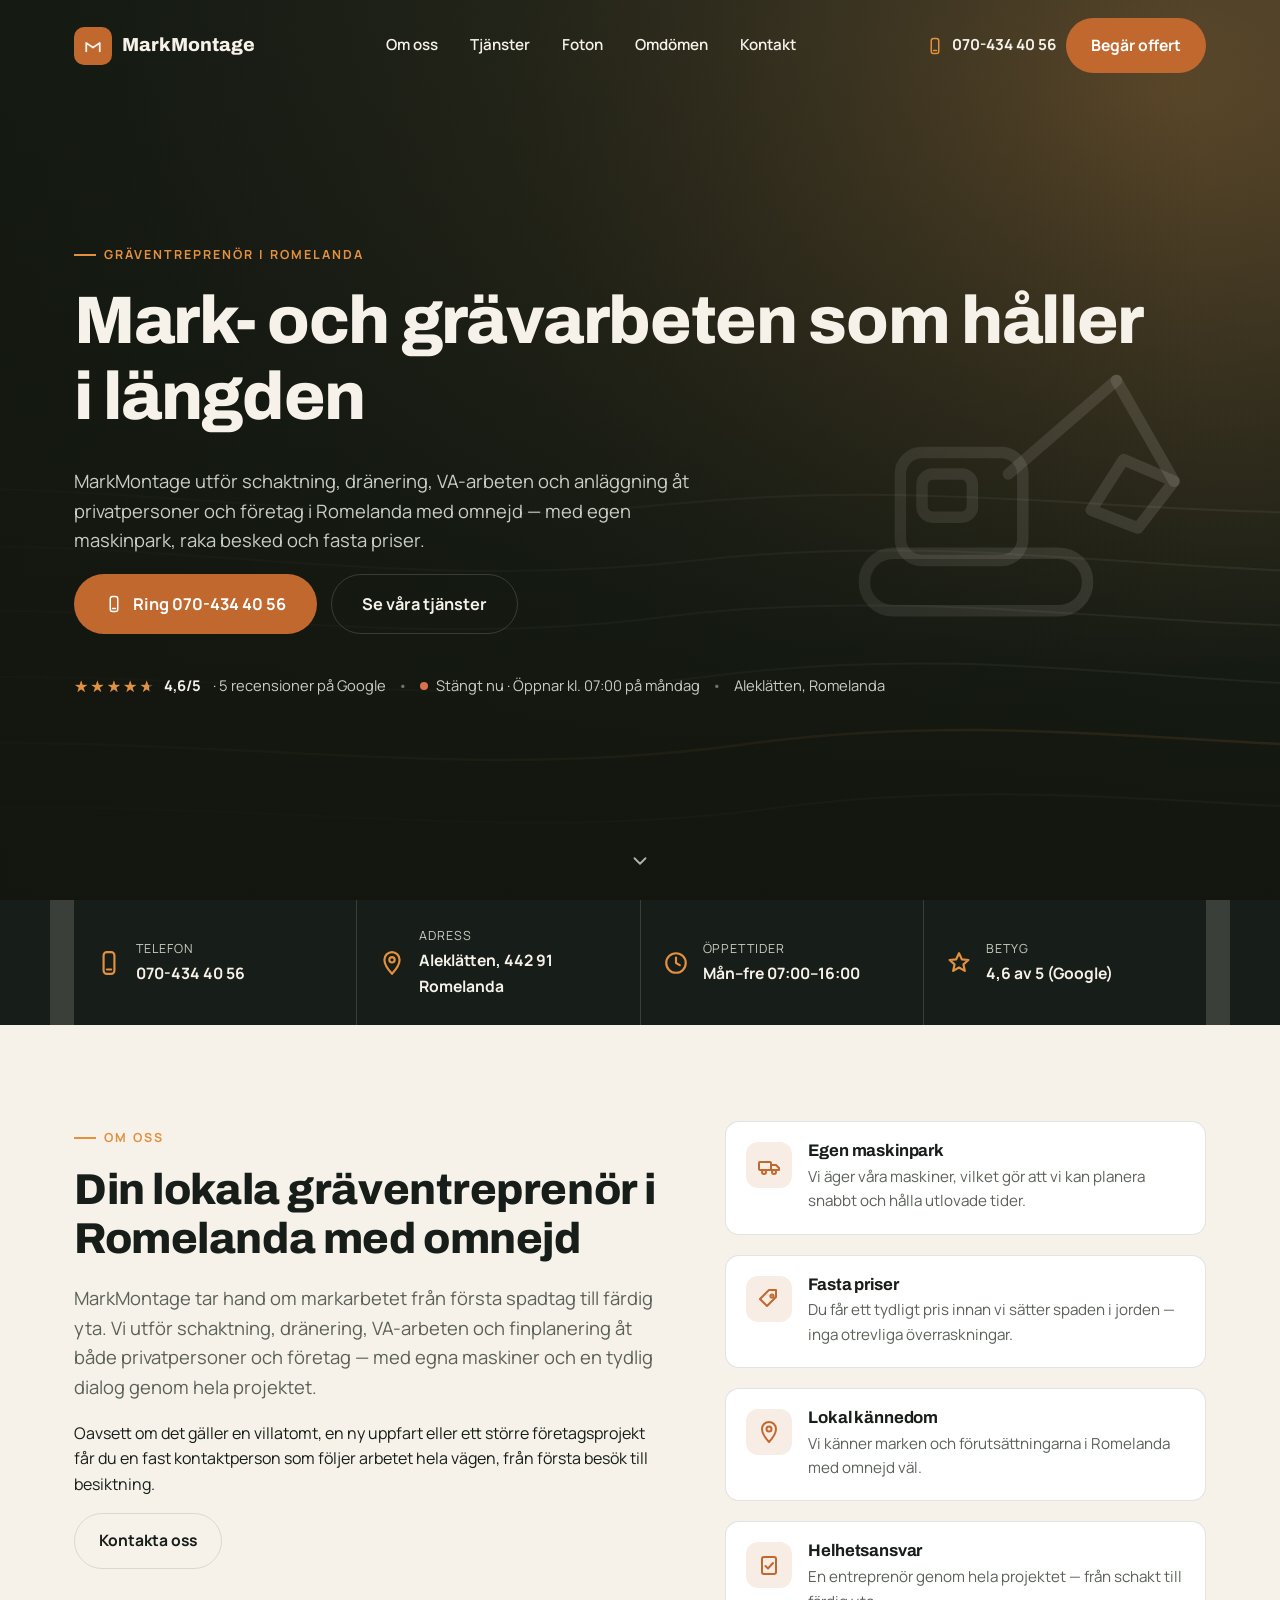
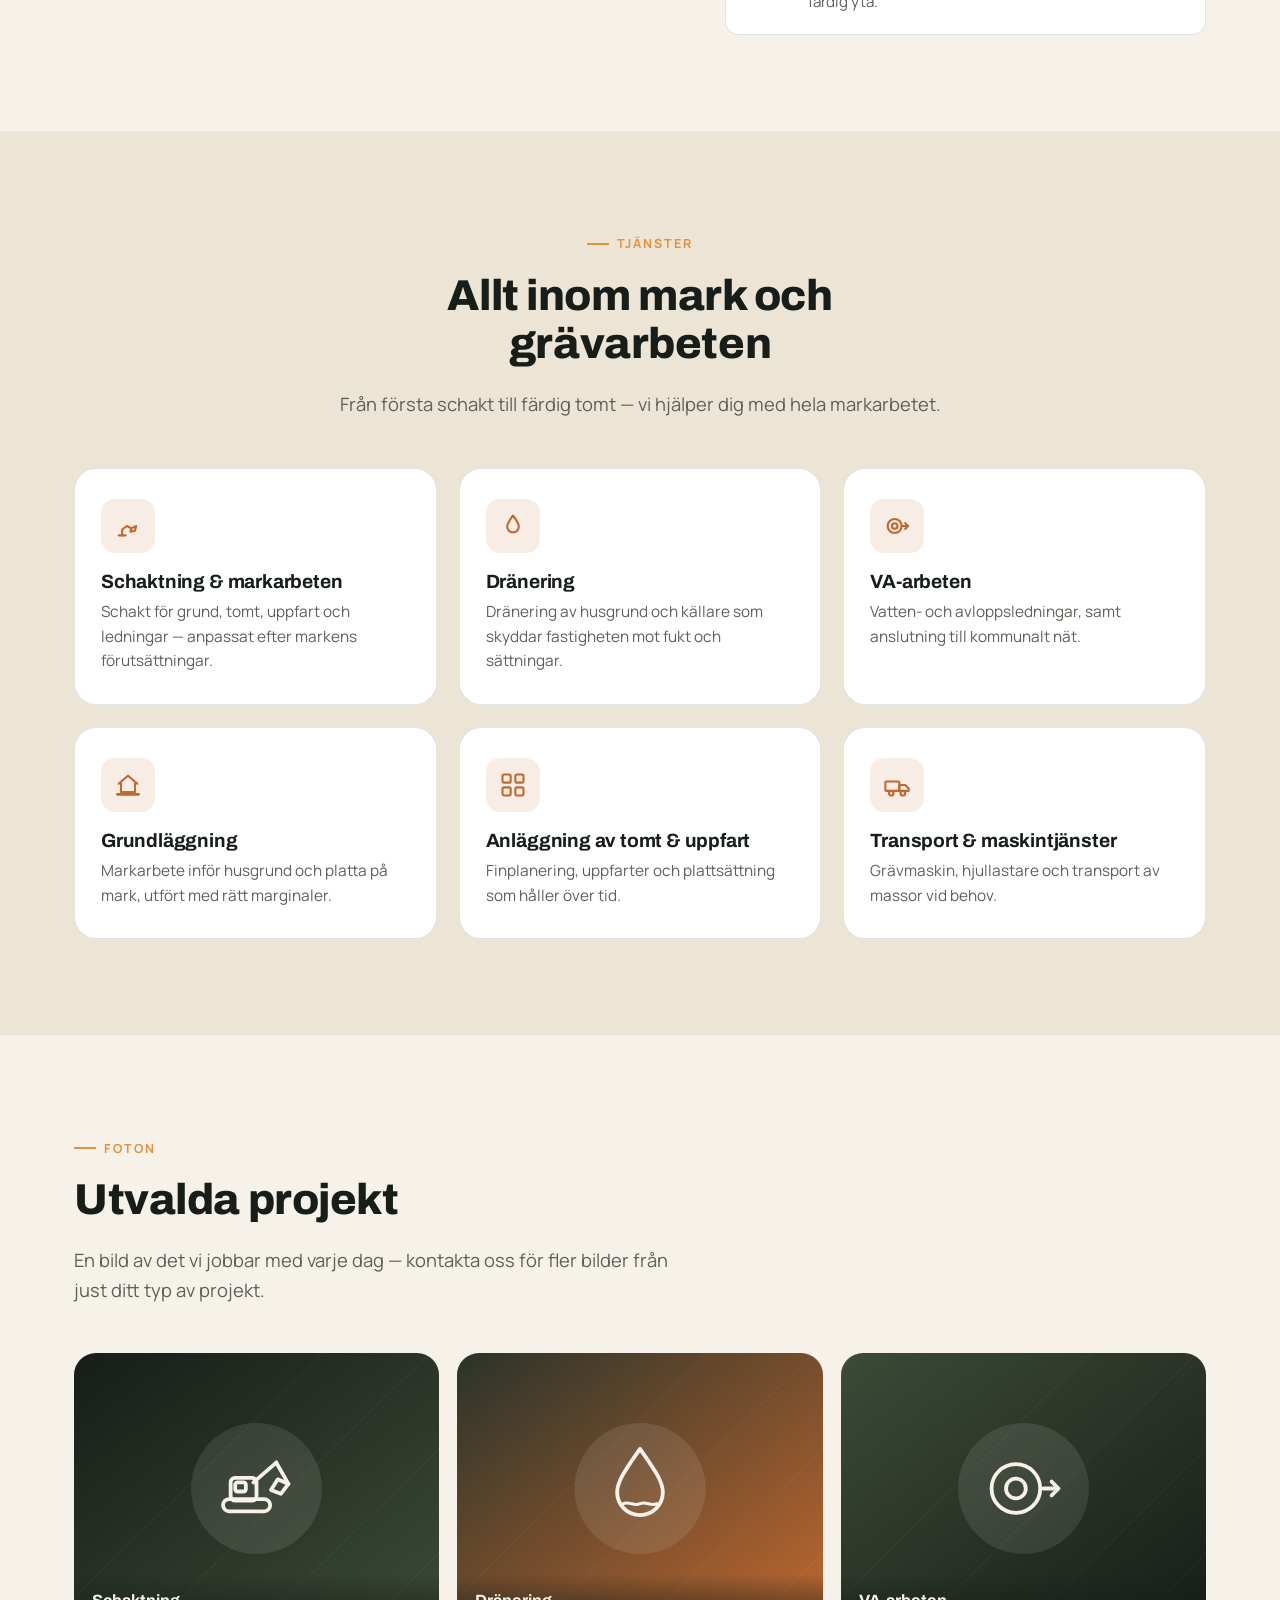
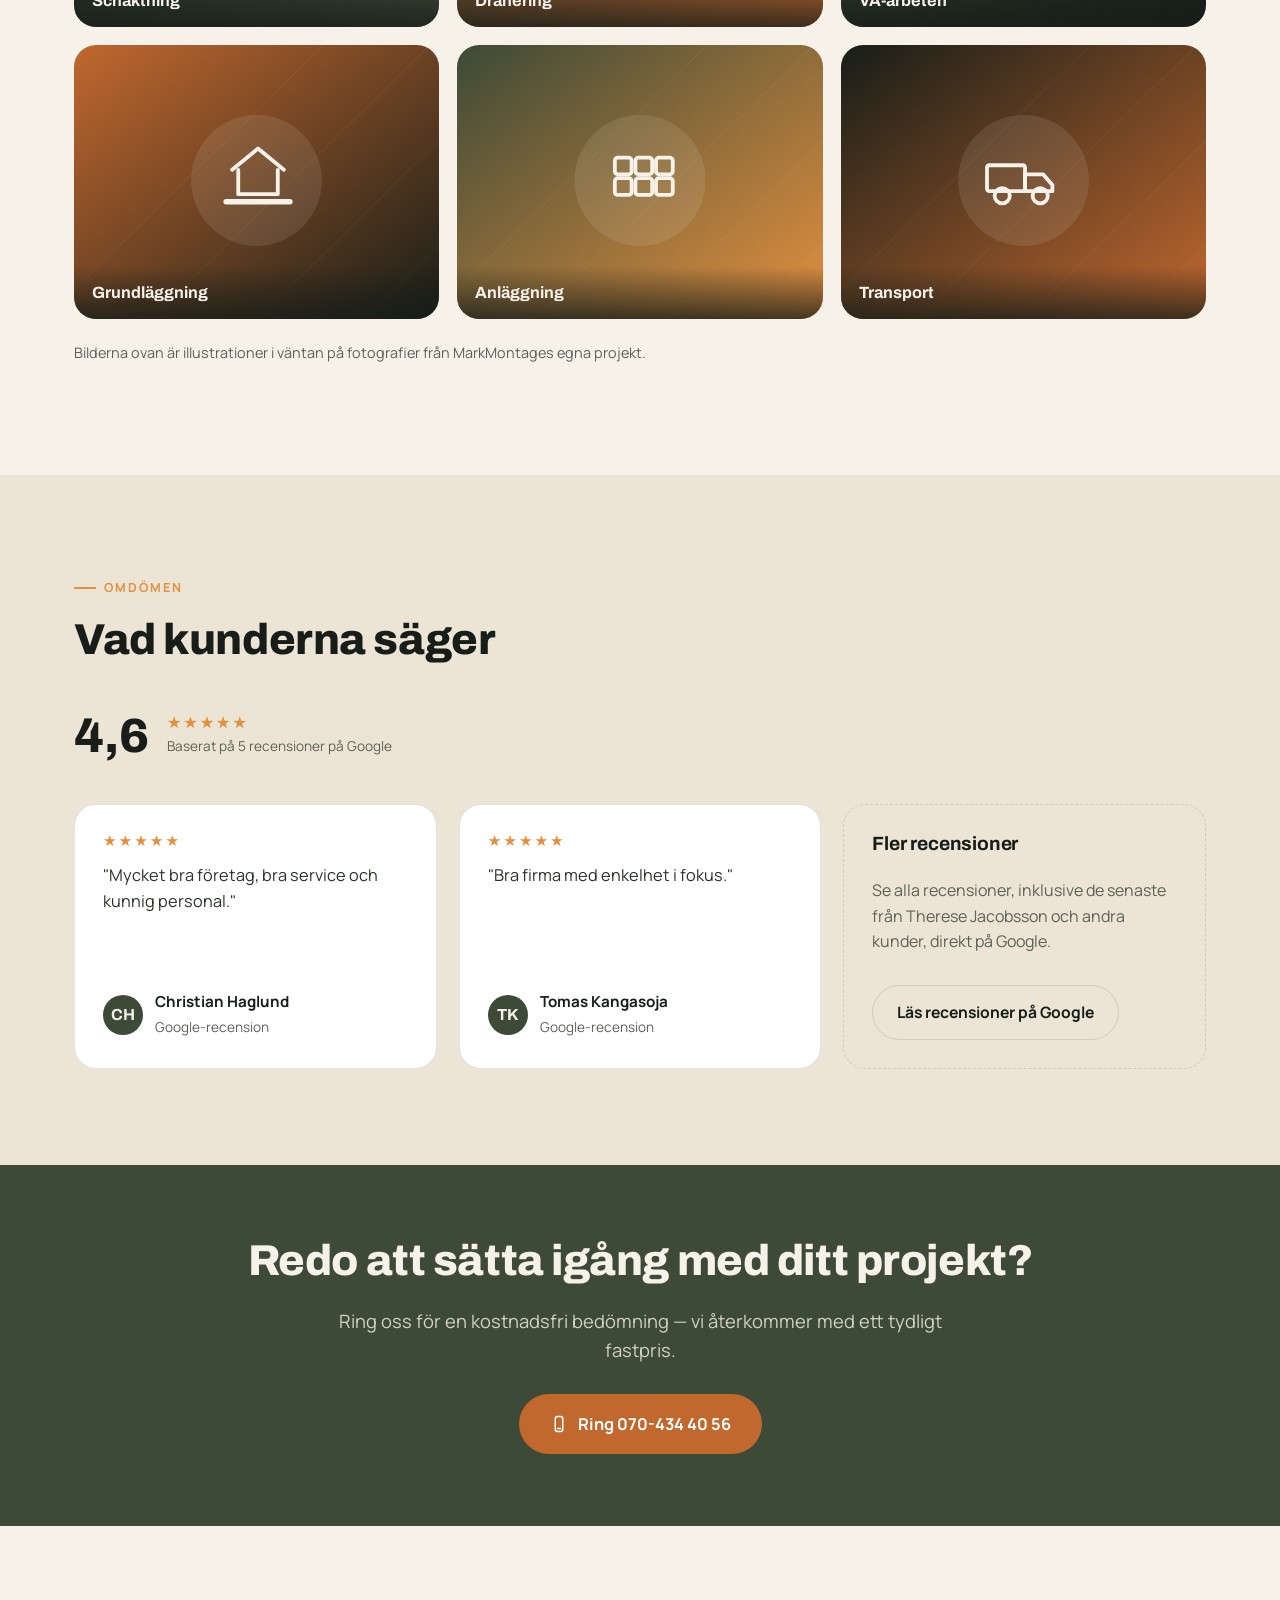
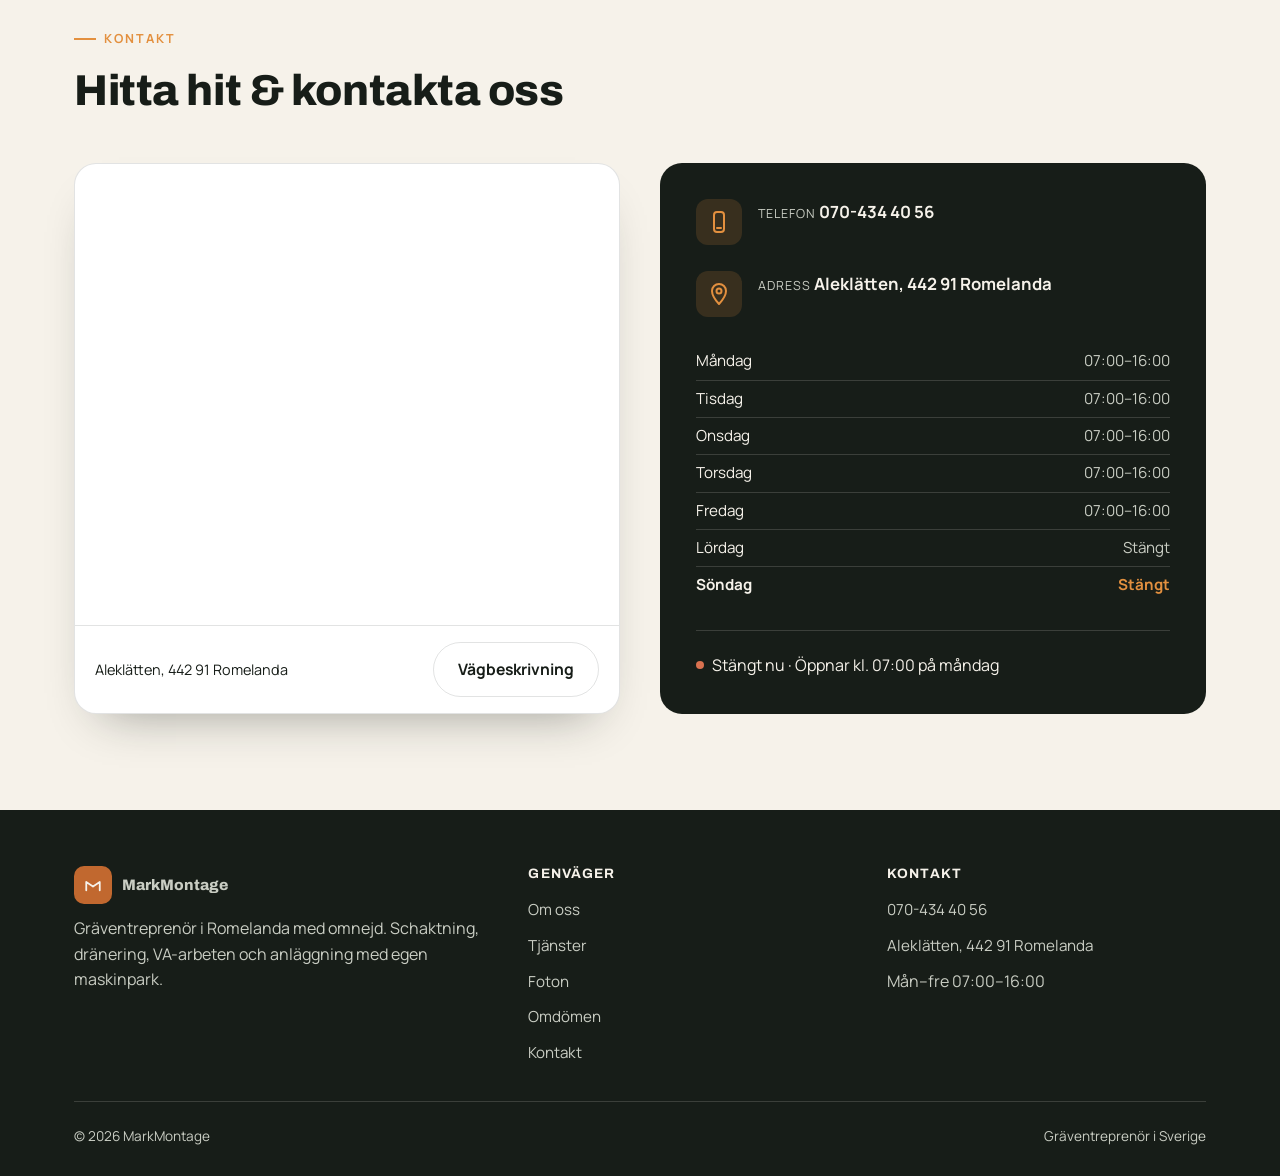
==== index.html @ 25d074e4 "Add MarkMontage website: fullscreen hero, services, gallery, reviews, map Standalone static site for" ====
<!doctype html>
<html lang="sv">
<head>
<meta charset="utf-8" />
<meta name="viewport" content="width=device-width, initial-scale=1" />
<title>MarkMontage — Gräventreprenör i Romelanda</title>
<meta name="description" content="MarkMontage är en gräventreprenör i Romelanda med omnejd. Vi utför schaktning, dränering, VA-arbeten och anläggning med egen maskinpark och fasta priser." />
<meta name="theme-color" content="#171d18" />
<meta property="og:type" content="business.business" />
<meta property="og:title" content="MarkMontage — Gräventreprenör i Romelanda" />
<meta property="og:description" content="Schaktning, dränering, VA-arbeten och anläggning i Romelanda med omnejd. Egen maskinpark och fasta priser." />
<link rel="icon" href="favicon.svg" type="image/svg+xml" />
<link rel="preconnect" href="https://fonts.googleapis.com" />
<link rel="preconnect" href="https://fonts.gstatic.com" crossorigin />
<link rel="stylesheet" href="https://fonts.googleapis.com/css2?family=Archivo:wght@600;700;800&family=Manrope:wght@400;500;600;700;800&display=swap" />
<link rel="stylesheet" href="assets/css/style.css" />
<script type="application/ld+json">
{
  "@context": "https://schema.org",
  "@type": ["LocalBusiness", "HomeAndConstructionBusiness"],
  "name": "MarkMontage",
  "description": "Gräventreprenör i Romelanda med omnejd. Schaktning, dränering, VA-arbeten och anläggning.",
  "telephone": "+46704344056",
  "address": {
    "@type": "PostalAddress",
    "streetAddress": "Aleklätten",
    "postalCode": "442 91",
    "addressLocality": "Romelanda",
    "addressCountry": "SE"
  },
  "openingHoursSpecification": [
    {
      "@type": "OpeningHoursSpecification",
      "dayOfWeek": ["Monday", "Tuesday", "Wednesday", "Thursday", "Friday"],
      "opens": "07:00",
      "closes": "16:00"
    }
  ],
  "aggregateRating": {
    "@type": "AggregateRating",
    "ratingValue": "4.6",
    "reviewCount": "5"
  }
}
</script>
</head>
<body>
<a class="skip-link" href="#main">Hoppa till innehåll</a>

<header class="site-header" id="siteHeader">
  <div class="wrap header-inner">
    <a href="#top" class="brand">
      <span class="brand-mark" aria-hidden="true">
        <svg width="18" height="18" viewBox="0 0 24 24" fill="none" stroke="currentColor" stroke-width="2.4" stroke-linecap="round" stroke-linejoin="round"><path d="M3 19V8l9 6 9-6v11"/></svg>
      </span>
      MarkMontage
    </a>

    <nav class="main-nav" id="mainNav" aria-label="Huvudmeny">
      <a href="#omoss">Om oss</a>
      <a href="#tjanster">Tjänster</a>
      <a href="#foton">Foton</a>
      <a href="#omdomen">Omdömen</a>
      <a href="#kontakt">Kontakt</a>
      <a href="tel:0704344056" class="btn btn-primary btn-block nav-call">
        <svg viewBox="0 0 24 24" fill="none" stroke="currentColor" stroke-width="2" stroke-linecap="round" stroke-linejoin="round"><rect x="7" y="2" width="10" height="20" rx="3"/><line x1="10" y1="18" x2="14" y2="18"/></svg>
        Ring 070-434 40 56
      </a>
    </nav>

    <div class="header-cta">
      <a href="tel:0704344056" class="header-phone">
        <svg viewBox="0 0 24 24" fill="none" stroke="currentColor" stroke-width="2" stroke-linecap="round" stroke-linejoin="round"><rect x="7" y="2" width="10" height="20" rx="3"/><line x1="10" y1="18" x2="14" y2="18"/></svg>
        <span>070-434 40 56</span>
      </a>
      <a href="#kontakt" class="btn btn-primary">Begär offert</a>
    </div>

    <button class="nav-toggle" id="navToggle" aria-label="Öppna meny" aria-expanded="false" aria-controls="mainNav">
      <span></span>
    </button>
  </div>
</header>

<main id="main">

  <!-- ===================== HERO (fullscreen) ===================== -->
  <section class="hero" id="top">
    <svg class="hero-bg" viewBox="0 0 1600 900" preserveAspectRatio="xMidYMid slice" aria-hidden="true" xmlns="http://www.w3.org/2000/svg">
      <defs>
        <linearGradient id="heroSky" x1="0" y1="0" x2="0" y2="1">
          <stop offset="0" stop-color="#232b23"/>
          <stop offset="1" stop-color="#12160f"/>
        </linearGradient>
        <radialGradient id="heroGlow" cx="82%" cy="10%" r="65%">
          <stop offset="0" stop-color="#e3903f" stop-opacity="0.32"/>
          <stop offset="1" stop-color="#e3903f" stop-opacity="0"/>
        </radialGradient>
        <linearGradient id="heroScrimH" x1="0" y1="0" x2="1" y2="0">
          <stop offset="0" stop-color="#12160f" stop-opacity="0.9"/>
          <stop offset="0.45" stop-color="#12160f" stop-opacity="0.55"/>
          <stop offset="0.85" stop-color="#12160f" stop-opacity="0.05"/>
        </linearGradient>
        <linearGradient id="heroScrimV" x1="0" y1="1" x2="0" y2="0">
          <stop offset="0" stop-color="#12160f" stop-opacity="0.55"/>
          <stop offset="0.3" stop-color="#12160f" stop-opacity="0.1"/>
          <stop offset="1" stop-color="#12160f" stop-opacity="0"/>
        </linearGradient>
      </defs>

      <rect width="1600" height="900" fill="url(#heroSky)"/>
      <rect width="1600" height="900" fill="url(#heroGlow)"/>

      <g fill="none" stroke="#f6f2ea" stroke-opacity="0.07" stroke-width="2">
        <path d="M-100,500 C 250,460 480,540 820,505 C 1160,470 1380,540 1700,500"/>
        <path d="M-100,560 C 280,515 500,600 860,560 C 1180,525 1420,600 1700,560"/>
        <path d="M-100,625 C 260,580 520,660 840,615 C 1150,580 1440,655 1700,615"/>
        <path d="M-100,690 C 300,650 540,720 880,675 C 1200,635 1460,715 1700,675"/>
      </g>
      <g fill="none" stroke="#e3903f" stroke-opacity="0.16" stroke-width="2.5">
        <path d="M-100,755 C 320,715 560,790 900,745 C 1220,700 1480,775 1700,735"/>
      </g>
      <g fill="none" stroke="#f6f2ea" stroke-opacity="0.05" stroke-width="2">
        <path d="M-100,820 C 340,780 600,850 920,810 C 1240,765 1500,835 1700,800"/>
      </g>

      <g transform="translate(1010,330) scale(3.6)" fill="none" stroke="#f6f2ea" stroke-opacity="0.14" stroke-width="3.2" stroke-linecap="round" stroke-linejoin="round">
        <rect x="4" y="62" width="62" height="16" rx="8"/>
        <rect x="14" y="34" width="34" height="30" rx="6"/>
        <rect x="20" y="40" width="14" height="12" rx="3"/>
        <path d="M44 40 L74 14"/>
        <path d="M74 14 L90 42"/>
        <path d="M90 42 L80 55 L67 50 L76 36 Z"/>
      </g>

      <rect width="1600" height="900" fill="url(#heroScrimH)"/>
      <rect width="1600" height="900" fill="url(#heroScrimV)"/>
    </svg>

    <div class="wrap hero-inner">
      <p class="eyebrow">Gräventreprenör i Romelanda</p>
      <h1>Mark- och grävarbeten som&nbsp;håller i&nbsp;längden</h1>
      <p class="lead">MarkMontage utför schaktning, dränering, VA-arbeten och anläggning åt privatpersoner och företag i Romelanda med omnejd — med egen maskinpark, raka besked och fasta priser.</p>

      <div class="hero-actions">
        <a href="tel:0704344056" class="btn btn-primary btn-lg">
          <svg viewBox="0 0 24 24" fill="none" stroke="currentColor" stroke-width="2" stroke-linecap="round" stroke-linejoin="round"><rect x="7" y="2" width="10" height="20" rx="3"/><line x1="10" y1="18" x2="14" y2="18"/></svg>
          Ring 070-434 40 56
        </a>
        <a href="#tjanster" class="btn btn-outline btn-lg">Se våra tjänster</a>
      </div>

      <div class="hero-trust">
        <span class="rating">
          <span class="stars" aria-hidden="true">
            <span class="stars-base">★★★★★</span>
            <span class="stars-fill" style="width:92%"><span class="stars-base" style="color:inherit">★★★★★</span></span>
          </span>
          4,6/5
        </span>
        <span>· 5 recensioner på Google</span>
        <span class="dot">•</span>
        <span class="status-chip"><span class="status-dot" aria-hidden="true"></span><span data-open-status>Laddar öppettider…</span></span>
        <span class="dot">•</span>
        <span>Aleklätten, Romelanda</span>
      </div>
    </div>

    <a href="#omoss" class="scroll-cue" aria-label="Scrolla ner till innehållet">
      <svg viewBox="0 0 24 24" fill="none" stroke="currentColor" stroke-width="2" stroke-linecap="round" stroke-linejoin="round"><path d="M6 9l6 6 6-6"/></svg>
    </a>
  </section>

  <!-- ===================== FACTS STRIP ===================== -->
  <section class="facts-strip">
    <div class="wrap facts-grid">
      <div class="fact">
        <svg viewBox="0 0 24 24" fill="none" stroke="currentColor" stroke-width="2" stroke-linecap="round" stroke-linejoin="round"><rect x="7" y="2" width="10" height="20" rx="3"/><line x1="10" y1="18" x2="14" y2="18"/></svg>
        <span>
          <span class="fact-label">Telefon</span>
          <a class="fact-value" href="tel:0704344056">070-434 40 56</a>
        </span>
      </div>
      <div class="fact">
        <svg viewBox="0 0 24 24" fill="none" stroke="currentColor" stroke-width="2" stroke-linecap="round" stroke-linejoin="round"><path d="M12 22s7-7.58 7-13a7 7 0 1 0-14 0c0 5.42 7 13 7 13z"/><circle cx="12" cy="9" r="2.5"/></svg>
        <span>
          <span class="fact-label">Adress</span>
          <span class="fact-value">Aleklätten, 442 91 Romelanda</span>
        </span>
      </div>
      <div class="fact">
        <svg viewBox="0 0 24 24" fill="none" stroke="currentColor" stroke-width="2" stroke-linecap="round" stroke-linejoin="round"><circle cx="12" cy="12" r="9"/><path d="M12 7v5l3.5 2"/></svg>
        <span>
          <span class="fact-label">Öppettider</span>
          <span class="fact-value">Mån–fre 07:00–16:00</span>
        </span>
      </div>
      <div class="fact">
        <svg viewBox="0 0 24 24" fill="none" stroke="currentColor" stroke-width="2" stroke-linecap="round" stroke-linejoin="round"><path d="M12 3l2.6 5.6 6.1.6-4.6 4.1 1.3 6-5.4-3.1-5.4 3.1 1.3-6-4.6-4.1 6.1-.6z"/></svg>
        <span>
          <span class="fact-label">Betyg</span>
          <span class="fact-value">4,6 av 5 (Google)</span>
        </span>
      </div>
    </div>
  </section>

  <!-- ===================== OM OSS ===================== -->
  <section class="section" id="omoss">
    <div class="wrap">
      <div class="about-grid">
        <div class="reveal">
          <p class="eyebrow">Om oss</p>
          <h2>Din lokala gräventreprenör i Romelanda med omnejd</h2>
          <p class="lead">MarkMontage tar hand om markarbetet från första spadtag till färdig yta. Vi utför schaktning, dränering, VA-arbeten och finplanering åt både privatpersoner och företag — med egna maskiner och en tydlig dialog genom hela projektet.</p>
          <p>Oavsett om det gäller en villatomt, en ny uppfart eller ett större företagsprojekt får du en fast kontaktperson som följer arbetet hela vägen, från första besök till besiktning.</p>
          <a href="#kontakt" class="btn btn-outline on-light">Kontakta oss</a>
        </div>

        <div class="feature-list reveal">
          <div class="feature-item">
            <span class="icon-badge">
              <svg viewBox="0 0 24 24" fill="none" stroke="currentColor" stroke-width="2" stroke-linecap="round" stroke-linejoin="round"><rect x="2" y="9" width="12" height="8" rx="1"/><path d="M14 12h5l3 3v2h-8z"/><circle cx="7" cy="19" r="2"/><circle cx="17" cy="19" r="2"/></svg>
            </span>
            <div>
              <h3>Egen maskinpark</h3>
              <p>Vi äger våra maskiner, vilket gör att vi kan planera snabbt och hålla utlovade tider.</p>
            </div>
          </div>
          <div class="feature-item">
            <span class="icon-badge">
              <svg viewBox="0 0 24 24" fill="none" stroke="currentColor" stroke-width="2" stroke-linecap="round" stroke-linejoin="round"><path d="M3 12l9-9h7v7l-9 9-7-7z"/><circle cx="15" cy="9" r="1.6"/></svg>
            </span>
            <div>
              <h3>Fasta priser</h3>
              <p>Du får ett tydligt pris innan vi sätter spaden i jorden — inga otrevliga överraskningar.</p>
            </div>
          </div>
          <div class="feature-item">
            <span class="icon-badge">
              <svg viewBox="0 0 24 24" fill="none" stroke="currentColor" stroke-width="2" stroke-linecap="round" stroke-linejoin="round"><path d="M12 22s7-7.58 7-13a7 7 0 1 0-14 0c0 5.42 7 13 7 13z"/><circle cx="12" cy="9" r="2.5"/></svg>
            </span>
            <div>
              <h3>Lokal kännedom</h3>
              <p>Vi känner marken och förutsättningarna i Romelanda med omnejd väl.</p>
            </div>
          </div>
          <div class="feature-item">
            <span class="icon-badge">
              <svg viewBox="0 0 24 24" fill="none" stroke="currentColor" stroke-width="2" stroke-linecap="round" stroke-linejoin="round"><rect x="5" y="4" width="14" height="17" rx="2"/><path d="M9 4h6"/><path d="M8.5 13l2.5 2.5L16 10"/></svg>
            </span>
            <div>
              <h3>Helhetsansvar</h3>
              <p>En entreprenör genom hela projektet — från schakt till färdig yta.</p>
            </div>
          </div>
        </div>
      </div>
    </div>
  </section>

  <!-- ===================== TJÄNSTER ===================== -->
  <section class="section alt" id="tjanster">
    <div class="wrap">
      <div class="section-head center reveal">
        <p class="eyebrow" style="justify-content:center">Tjänster</p>
        <h2>Allt inom mark och grävarbeten</h2>
        <p class="lead" style="margin-left:auto;margin-right:auto">Från första schakt till färdig tomt — vi hjälper dig med hela markarbetet.</p>
      </div>

      <div class="services-grid">
        <div class="service-card reveal">
          <span class="icon-badge"><svg viewBox="0 0 24 24" fill="none" stroke="currentColor" stroke-width="1.8" stroke-linecap="round" stroke-linejoin="round"><path d="M4 20h6"/><path d="M7 20v-5l4-3 4 2"/><path d="M15 14l4-2-1 4-4 1z"/></svg></span>
          <h3>Schaktning &amp; markarbeten</h3>
          <p>Schakt för grund, tomt, uppfart och ledningar — anpassat efter markens förutsättningar.</p>
        </div>
        <div class="service-card reveal">
          <span class="icon-badge"><svg viewBox="0 0 24 24" fill="none" stroke="currentColor" stroke-width="1.8" stroke-linecap="round" stroke-linejoin="round"><path d="M12 3c3 4 5 6.7 5 9.5a5 5 0 0 1-10 0C7 9.7 9 7 12 3z"/></svg></span>
          <h3>Dränering</h3>
          <p>Dränering av husgrund och källare som skyddar fastigheten mot fukt och sättningar.</p>
        </div>
        <div class="service-card reveal">
          <span class="icon-badge"><svg viewBox="0 0 24 24" fill="none" stroke="currentColor" stroke-width="1.8" stroke-linecap="round" stroke-linejoin="round"><circle cx="10" cy="12" r="6"/><circle cx="10" cy="12" r="2.4"/><path d="M16 12h5"/><path d="M19 9.5 21.5 12 19 14.5"/></svg></span>
          <h3>VA-arbeten</h3>
          <p>Vatten- och avloppsledningar, samt anslutning till kommunalt nät.</p>
        </div>
        <div class="service-card reveal">
          <span class="icon-badge"><svg viewBox="0 0 24 24" fill="none" stroke="currentColor" stroke-width="1.8" stroke-linecap="round" stroke-linejoin="round"><path d="M4 11 12 4l8 7"/><path d="M6 11v7h12v-7"/><path d="M3 20h18" stroke-width="2.4"/></svg></span>
          <h3>Grundläggning</h3>
          <p>Markarbete inför husgrund och platta på mark, utfört med rätt marginaler.</p>
        </div>
        <div class="service-card reveal">
          <span class="icon-badge"><svg viewBox="0 0 24 24" fill="none" stroke="currentColor" stroke-width="1.8" stroke-linecap="round" stroke-linejoin="round"><rect x="3" y="3" width="7" height="7" rx="1.4"/><rect x="14" y="3" width="7" height="7" rx="1.4"/><rect x="3" y="14" width="7" height="7" rx="1.4"/><rect x="14" y="14" width="7" height="7" rx="1.4"/></svg></span>
          <h3>Anläggning av tomt &amp; uppfart</h3>
          <p>Finplanering, uppfarter och plattsättning som håller över tid.</p>
        </div>
        <div class="service-card reveal">
          <span class="icon-badge"><svg viewBox="0 0 24 24" fill="none" stroke="currentColor" stroke-width="1.8" stroke-linecap="round" stroke-linejoin="round"><rect x="2" y="9" width="12" height="8" rx="1"/><path d="M14 12h5l3 3v2h-8z"/><circle cx="7" cy="19" r="2"/><circle cx="17" cy="19" r="2"/></svg></span>
          <h3>Transport &amp; maskintjänster</h3>
          <p>Grävmaskin, hjullastare och transport av massor vid behov.</p>
        </div>
      </div>
    </div>
  </section>

  <!-- ===================== FOTON ===================== -->
  <section class="section" id="foton">
    <div class="wrap">
      <div class="section-head reveal">
        <p class="eyebrow">Foton</p>
        <h2>Utvalda projekt</h2>
        <p class="lead">En bild av det vi jobbar med varje dag — kontakta oss för fler bilder från just ditt typ av projekt.</p>
      </div>

      <div class="gallery-grid">
        <button type="button" class="gallery-tile reveal" data-title="Schaktning &amp; markarbeten" data-desc="Schakt för grund, tomt och ledningar, anpassat efter markens förutsättningar.">
          <img src="assets/img/schaktning.svg" alt="Illustration av schaktning med grävmaskin" loading="lazy" />
          <span class="gallery-zoom" aria-hidden="true"><svg viewBox="0 0 24 24" fill="none" stroke="currentColor" stroke-width="2" stroke-linecap="round" stroke-linejoin="round"><path d="M9 3H3v6M15 3h6v6M9 21H3v-6M15 21h6v-6"/></svg></span>
          <span class="gallery-caption">Schaktning</span>
        </button>
        <button type="button" class="gallery-tile reveal" data-title="Dränering" data-desc="Dränering av husgrund och källare som skyddar fastigheten mot fukt.">
          <img src="assets/img/dranering.svg" alt="Illustration av dräneringsarbete" loading="lazy" />
          <span class="gallery-zoom" aria-hidden="true"><svg viewBox="0 0 24 24" fill="none" stroke="currentColor" stroke-width="2" stroke-linecap="round" stroke-linejoin="round"><path d="M9 3H3v6M15 3h6v6M9 21H3v-6M15 21h6v-6"/></svg></span>
          <span class="gallery-caption">Dränering</span>
        </button>
        <button type="button" class="gallery-tile reveal" data-title="VA-arbeten" data-desc="Vatten- och avloppsledningar samt anslutning till kommunalt nät.">
          <img src="assets/img/va-arbeten.svg" alt="Illustration av VA-ledning" loading="lazy" />
          <span class="gallery-zoom" aria-hidden="true"><svg viewBox="0 0 24 24" fill="none" stroke="currentColor" stroke-width="2" stroke-linecap="round" stroke-linejoin="round"><path d="M9 3H3v6M15 3h6v6M9 21H3v-6M15 21h6v-6"/></svg></span>
          <span class="gallery-caption">VA-arbeten</span>
        </button>
        <button type="button" class="gallery-tile reveal" data-title="Grundläggning" data-desc="Markarbete inför husgrund och platta på mark.">
          <img src="assets/img/grundlaggning.svg" alt="Illustration av grundläggning för husbygge" loading="lazy" />
          <span class="gallery-zoom" aria-hidden="true"><svg viewBox="0 0 24 24" fill="none" stroke="currentColor" stroke-width="2" stroke-linecap="round" stroke-linejoin="round"><path d="M9 3H3v6M15 3h6v6M9 21H3v-6M15 21h6v-6"/></svg></span>
          <span class="gallery-caption">Grundläggning</span>
        </button>
        <button type="button" class="gallery-tile reveal" data-title="Anläggning av tomt &amp; uppfart" data-desc="Finplanering, uppfarter och plattsättning som håller över tid.">
          <img src="assets/img/anlaggning.svg" alt="Illustration av anläggning av tomt och uppfart" loading="lazy" />
          <span class="gallery-zoom" aria-hidden="true"><svg viewBox="0 0 24 24" fill="none" stroke="currentColor" stroke-width="2" stroke-linecap="round" stroke-linejoin="round"><path d="M9 3H3v6M15 3h6v6M9 21H3v-6M15 21h6v-6"/></svg></span>
          <span class="gallery-caption">Anläggning</span>
        </button>
        <button type="button" class="gallery-tile reveal" data-title="Transport &amp; maskintjänster" data-desc="Grävmaskin, hjullastare och transport av massor vid behov.">
          <img src="assets/img/transport.svg" alt="Illustration av transport och maskintjänster" loading="lazy" />
          <span class="gallery-zoom" aria-hidden="true"><svg viewBox="0 0 24 24" fill="none" stroke="currentColor" stroke-width="2" stroke-linecap="round" stroke-linejoin="round"><path d="M9 3H3v6M15 3h6v6M9 21H3v-6M15 21h6v-6"/></svg></span>
          <span class="gallery-caption">Transport</span>
        </button>
      </div>
      <p class="gallery-note">Bilderna ovan är illustrationer i väntan på fotografier från MarkMontages egna projekt.</p>
    </div>
  </section>

  <!-- ===================== OMDÖMEN ===================== -->
  <section class="section alt" id="omdomen">
    <div class="wrap">
      <div class="section-head reveal">
        <p class="eyebrow">Omdömen</p>
        <h2>Vad kunderna säger</h2>
      </div>

      <div class="reviews-summary reveal">
        <span class="reviews-score">4,6</span>
        <span class="reviews-score-meta">
          <span class="stars" aria-hidden="true">
            <span class="stars-base">★★★★★</span>
            <span class="stars-fill" style="width:92%"><span class="stars-base" style="color:inherit">★★★★★</span></span>
          </span>
          <small>Baserat på 5 recensioner på Google</small>
        </span>
      </div>

      <div class="reviews-grid">
        <div class="review-card reveal">
          <span class="stars" aria-hidden="true">
            <span class="stars-base">★★★★★</span>
            <span class="stars-fill" style="width:100%"><span class="stars-base" style="color:inherit">★★★★★</span></span>
          </span>
          <p class="review-quote">"Mycket bra företag, bra service och kunnig personal."</p>
          <div class="review-author">
            <span class="review-avatar" aria-hidden="true">CH</span>
            <span>
              <span class="review-author-name" style="display:block">Christian Haglund</span>
              <span class="review-author-meta">Google-recension</span>
            </span>
          </div>
        </div>
        <div class="review-card reveal">
          <span class="stars" aria-hidden="true">
            <span class="stars-base">★★★★★</span>
            <span class="stars-fill" style="width:100%"><span class="stars-base" style="color:inherit">★★★★★</span></span>
          </span>
          <p class="review-quote">"Bra firma med enkelhet i fokus."</p>
          <div class="review-author">
            <span class="review-avatar" aria-hidden="true">TK</span>
            <span>
              <span class="review-author-name" style="display:block">Tomas Kangasoja</span>
              <span class="review-author-meta">Google-recension</span>
            </span>
          </div>
        </div>
        <div class="review-card review-more reveal">
          <h3>Fler recensioner</h3>
          <p>Se alla recensioner, inklusive de senaste från Therese Jacobsson och andra kunder, direkt på Google.</p>
          <a class="btn btn-outline on-light" href="https://www.google.com/maps/search/?api=1&amp;query=MarkMontage%2C%20Aleklätten%2C%20442%2091%20Romelanda" target="_blank" rel="noopener noreferrer">Läs recensioner på Google</a>
        </div>
      </div>
    </div>
  </section>

  <!-- ===================== CTA BAND ===================== -->
  <section class="cta-band">
    <div class="wrap">
      <h2>Redo att sätta igång med ditt projekt?</h2>
      <p class="lead">Ring oss för en kostnadsfri bedömning — vi återkommer med ett tydligt fastpris.</p>
      <div class="hero-actions">
        <a href="tel:0704344056" class="btn btn-primary btn-lg">
          <svg viewBox="0 0 24 24" fill="none" stroke="currentColor" stroke-width="2" stroke-linecap="round" stroke-linejoin="round"><rect x="7" y="2" width="10" height="20" rx="3"/><line x1="10" y1="18" x2="14" y2="18"/></svg>
          Ring 070-434 40 56
        </a>
      </div>
    </div>
  </section>

  <!-- ===================== KONTAKT / KARTA ===================== -->
  <section class="section" id="kontakt">
    <div class="wrap">
      <div class="section-head reveal">
        <p class="eyebrow">Kontakt</p>
        <h2>Hitta hit &amp; kontakta oss</h2>
      </div>

      <div class="contact-grid">
        <div class="map-card reveal">
          <iframe
            src="https://maps.google.com/maps?q=MarkMontage%2C%20Aleklätten%2C%20442%2091%20Romelanda%2C%20Sverige&amp;t=&amp;z=13&amp;ie=UTF8&amp;output=embed"
            title="Karta över MarkMontage, Aleklätten, Romelanda"
            loading="lazy"
            referrerpolicy="no-referrer-when-downgrade"
            aria-label="Google Maps-karta som visar MarkMontages adress i Romelanda"
          ></iframe>
          <div class="map-card-footer">
            <span>Aleklätten, 442 91 Romelanda</span>
            <a class="btn btn-outline on-light" href="https://www.google.com/maps/dir/?api=1&amp;destination=MarkMontage%2C%20Aleklätten%2C%20442%2091%20Romelanda%2C%20Sverige" target="_blank" rel="noopener noreferrer">Vägbeskrivning</a>
          </div>
        </div>

        <div class="contact-info reveal">
          <div class="contact-row">
            <span class="icon-badge"><svg viewBox="0 0 24 24" fill="none" stroke="currentColor" stroke-width="2" stroke-linecap="round" stroke-linejoin="round"><rect x="7" y="2" width="10" height="20" rx="3"/><line x1="10" y1="18" x2="14" y2="18"/></svg></span>
            <div>
              <span class="contact-row-label">Telefon</span>
              <a class="contact-row-value" href="tel:0704344056">070-434 40 56</a>
            </div>
          </div>
          <div class="contact-row">
            <span class="icon-badge"><svg viewBox="0 0 24 24" fill="none" stroke="currentColor" stroke-width="2" stroke-linecap="round" stroke-linejoin="round"><path d="M12 22s7-7.58 7-13a7 7 0 1 0-14 0c0 5.42 7 13 7 13z"/><circle cx="12" cy="9" r="2.5"/></svg></span>
            <div>
              <span class="contact-row-label">Adress</span>
              <span class="contact-row-value">Aleklätten, 442 91 Romelanda</span>
            </div>
          </div>

          <table class="hours-table">
            <tbody>
              <tr data-day="1"><td>Måndag</td><td>07:00–16:00</td></tr>
              <tr data-day="2"><td>Tisdag</td><td>07:00–16:00</td></tr>
              <tr data-day="3"><td>Onsdag</td><td>07:00–16:00</td></tr>
              <tr data-day="4"><td>Torsdag</td><td>07:00–16:00</td></tr>
              <tr data-day="5"><td>Fredag</td><td>07:00–16:00</td></tr>
              <tr data-day="6"><td>Lördag</td><td>Stängt</td></tr>
              <tr data-day="0"><td>Söndag</td><td>Stängt</td></tr>
            </tbody>
          </table>

          <div class="contact-status status-chip">
            <span class="status-dot" aria-hidden="true"></span>
            <span data-open-status>Laddar öppettider…</span>
          </div>
        </div>
      </div>
    </div>
  </section>

</main>

<footer class="site-footer">
  <div class="wrap">
    <div class="footer-grid">
      <div>
        <a href="#top" class="footer-brand">
          <span class="brand-mark" aria-hidden="true">
            <svg width="18" height="18" viewBox="0 0 24 24" fill="none" stroke="currentColor" stroke-width="2.4" stroke-linecap="round" stroke-linejoin="round"><path d="M3 19V8l9 6 9-6v11"/></svg>
          </span>
          MarkMontage
        </a>
        <p>Gräventreprenör i Romelanda med omnejd. Schaktning, dränering, VA-arbeten och anläggning med egen maskinpark.</p>
      </div>
      <div>
        <h4>Genväger</h4>
        <ul>
          <li><a href="#omoss">Om oss</a></li>
          <li><a href="#tjanster">Tjänster</a></li>
          <li><a href="#foton">Foton</a></li>
          <li><a href="#omdomen">Omdömen</a></li>
          <li><a href="#kontakt">Kontakt</a></li>
        </ul>
      </div>
      <div>
        <h4>Kontakt</h4>
        <ul>
          <li><a href="tel:0704344056">070-434 40 56</a></li>
          <li><a href="https://www.google.com/maps/dir/?api=1&amp;destination=MarkMontage%2C%20Aleklätten%2C%20442%2091%20Romelanda%2C%20Sverige" target="_blank" rel="noopener noreferrer">Aleklätten, 442 91 Romelanda</a></li>
          <li>Mån–fre 07:00–16:00</li>
        </ul>
      </div>
    </div>
    <div class="footer-bottom">
      <span>© <span id="year"></span> MarkMontage</span>
      <span>Gräventreprenör i Sverige</span>
    </div>
  </div>
</footer>

<div class="lightbox" id="lightbox" hidden>
  <div class="lightbox-panel" role="dialog" aria-modal="true" aria-label="Förstorad bild">
    <button type="button" class="lightbox-close" aria-label="Stäng">
      <svg viewBox="0 0 24 24" fill="none" stroke="currentColor" stroke-width="2" stroke-linecap="round" stroke-linejoin="round"><path d="M6 6l12 12M18 6L6 18"/></svg>
    </button>
    <div class="lightbox-media">
      <img data-lb-img src="" alt="" />
    </div>
    <div class="lightbox-body">
      <h3 data-lb-title></h3>
      <p data-lb-desc></p>
    </div>
  </div>
</div>

<script src="assets/js/main.js"></script>
</body>
</html>
---- assets/css/style.css ----
/* MarkMontage — Gräventreprenör i Romelanda
   Original design system: earthy rust/charcoal palette, Archivo + Manrope. */

:root {
  --ink: #171d18;
  --ink-soft: #2a332a;
  --paper: #f6f2ea;
  --paper-dim: #ece5d5;
  --brand: #c1682f;
  --brand-2: #e3903f;
  --moss: #3c4a37;
  --line: rgba(23, 29, 24, 0.12);
  --line-on-dark: rgba(246, 242, 234, 0.16);
  --muted: #5b6158;
  --muted-on-dark: #c9cdc3;
  --white: #ffffff;
  --radius-lg: 22px;
  --radius-md: 14px;
  --radius-sm: 10px;
  --shadow: 0 24px 48px -28px rgba(23, 29, 24, 0.45);
  --maxw: 1180px;
  --header-h: 76px;
}

*,
*::before,
*::after {
  box-sizing: border-box;
}

html {
  scroll-behavior: smooth;
}

@media (prefers-reduced-motion: reduce) {
  html {
    scroll-behavior: auto;
  }
  * {
    animation-duration: 0.001ms !important;
    animation-iteration-count: 1 !important;
    transition-duration: 0.001ms !important;
    scroll-behavior: auto !important;
  }
}

body {
  margin: 0;
  background: var(--paper);
  color: var(--ink);
  font-family: "Manrope", system-ui, -apple-system, "Segoe UI", sans-serif;
  line-height: 1.6;
  -webkit-font-smoothing: antialiased;
}

h1,
h2,
h3,
h4 {
  font-family: "Archivo", "Manrope", system-ui, sans-serif;
  line-height: 1.12;
  margin: 0 0 0.5em;
  letter-spacing: -0.01em;
  color: var(--ink);
}

h1 {
  font-size: clamp(2.4rem, 5.4vw, 4.2rem);
  font-weight: 800;
  letter-spacing: -0.02em;
}

h2 {
  font-size: clamp(1.9rem, 3.4vw, 2.7rem);
  font-weight: 800;
}

h3 {
  font-size: 1.2rem;
  font-weight: 700;
}

p {
  margin: 0 0 1em;
}

a {
  color: inherit;
}

img,
svg {
  display: block;
  max-width: 100%;
}

.wrap {
  max-width: var(--maxw);
  margin: 0 auto;
  padding: 0 24px;
}

.skip-link {
  position: absolute;
  left: 12px;
  top: -60px;
  background: var(--ink);
  color: var(--paper);
  padding: 10px 16px;
  border-radius: var(--radius-sm);
  z-index: 200;
  transition: top 0.15s ease;
}

.skip-link:focus {
  top: 12px;
}

.eyebrow {
  display: inline-flex;
  align-items: center;
  gap: 8px;
  text-transform: uppercase;
  letter-spacing: 0.16em;
  font-size: 0.78rem;
  font-weight: 700;
  color: var(--brand-2);
  margin-bottom: 18px;
}

.eyebrow::before {
  content: "";
  width: 22px;
  height: 2px;
  background: var(--brand-2);
  display: inline-block;
}

.lead {
  font-size: 1.15rem;
  color: var(--muted);
  max-width: 56ch;
}

/* Buttons */

.btn {
  display: inline-flex;
  align-items: center;
  justify-content: center;
  gap: 10px;
  padding: 14px 24px;
  border-radius: 999px;
  font-weight: 700;
  font-size: 0.98rem;
  text-decoration: none;
  border: 1px solid transparent;
  cursor: pointer;
  transition: transform 0.15s ease, filter 0.15s ease, background 0.15s ease, color 0.15s ease, border-color 0.15s ease;
  white-space: nowrap;
}

.btn svg {
  width: 18px;
  height: 18px;
  flex: none;
}

.btn:hover {
  transform: translateY(-2px);
}

.btn-primary {
  background: var(--brand);
  color: var(--white);
}

.btn-primary:hover {
  filter: brightness(1.08);
}

.btn-outline {
  background: transparent;
  border-color: var(--line-on-dark);
  color: inherit;
}

.btn-outline:hover {
  background: rgba(246, 242, 234, 0.08);
}

.btn-outline.on-light {
  border-color: var(--line);
}

.btn-outline.on-light:hover {
  background: rgba(23, 29, 24, 0.05);
}

.btn-lg {
  padding: 16px 30px;
  font-size: 1.02rem;
}

.btn-block {
  width: 100%;
}

/* Header */

.site-header {
  position: fixed;
  top: 0;
  left: 0;
  right: 0;
  z-index: 100;
  padding: 18px 0;
  transition: background 0.25s ease, box-shadow 0.25s ease, padding 0.25s ease;
}

.site-header .header-inner {
  display: flex;
  align-items: center;
  justify-content: space-between;
  gap: 20px;
}

.site-header.is-scrolled {
  background: rgba(246, 242, 234, 0.92);
  -webkit-backdrop-filter: blur(10px);
  backdrop-filter: blur(10px);
  box-shadow: 0 1px 0 var(--line);
  padding: 12px 0;
}

.brand {
  display: flex;
  align-items: center;
  gap: 10px;
  text-decoration: none;
  font-family: "Archivo", sans-serif;
  font-weight: 800;
  font-size: 1.18rem;
  color: var(--paper);
  transition: color 0.25s ease;
}

.is-scrolled .brand {
  color: var(--ink);
}

.brand-mark {
  width: 38px;
  height: 38px;
  border-radius: 10px;
  background: var(--brand);
  color: var(--paper);
  display: grid;
  place-items: center;
  font-weight: 800;
  flex: none;
}

.main-nav {
  display: flex;
  gap: 4px;
}

.main-nav a {
  color: var(--paper);
  text-decoration: none;
  font-weight: 600;
  font-size: 0.95rem;
  padding: 10px 14px;
  border-radius: 999px;
  transition: background 0.2s ease, color 0.2s ease;
}

.is-scrolled .main-nav a {
  color: var(--ink-soft);
}

.main-nav a:hover {
  background: rgba(246, 242, 234, 0.14);
}

.is-scrolled .main-nav a:hover {
  background: rgba(23, 29, 24, 0.06);
}

.header-cta {
  display: flex;
  align-items: center;
  gap: 10px;
}

.header-phone {
  display: inline-flex;
  align-items: center;
  gap: 8px;
  color: var(--paper);
  text-decoration: none;
  font-weight: 700;
  font-size: 0.95rem;
  transition: color 0.25s ease;
}

.is-scrolled .header-phone {
  color: var(--ink);
}

.header-phone svg {
  width: 18px;
  height: 18px;
  color: var(--brand-2);
}

.nav-call {
  display: none;
}

.nav-toggle {
  display: none;
  width: 44px;
  height: 44px;
  border-radius: 10px;
  border: 1px solid var(--line-on-dark);
  background: transparent;
  cursor: pointer;
  position: relative;
}

.nav-toggle span,
.nav-toggle span::before,
.nav-toggle span::after {
  content: "";
  position: absolute;
  height: 2px;
  background: var(--paper);
  transition: transform 0.2s ease, opacity 0.2s ease, background 0.2s ease;
}

.is-scrolled .nav-toggle span,
.is-scrolled .nav-toggle span::before,
.is-scrolled .nav-toggle span::after {
  background: var(--ink);
}

.nav-toggle span {
  left: 11px;
  right: 11px;
  top: 21px;
}

.nav-toggle span::before {
  left: 0;
  right: 0;
  top: -7px;
}

.nav-toggle span::after {
  left: 0;
  right: 0;
  top: 7px;
}

.nav-toggle[aria-expanded="true"] span {
  background: transparent;
}

.nav-toggle[aria-expanded="true"] span::before {
  transform: translateY(7px) rotate(45deg);
  background: var(--paper);
}

.nav-toggle[aria-expanded="true"] span::after {
  transform: translateY(-7px) rotate(-45deg);
  background: var(--paper);
}

.is-scrolled .nav-toggle[aria-expanded="true"] span::before,
.is-scrolled .nav-toggle[aria-expanded="true"] span::after {
  background: var(--ink);
}

/* Hero */

.hero {
  position: relative;
  min-height: 100vh;
  display: flex;
  flex-direction: column;
  justify-content: center;
  overflow: hidden;
  color: var(--paper);
  isolation: isolate;
}

@supports (height: 100svh) {
  .hero {
    min-height: 100svh;
  }
}

.hero-bg {
  position: absolute;
  inset: 0;
  width: 100%;
  height: 100%;
  z-index: -1;
}

.hero-inner {
  padding-top: calc(var(--header-h) + 24px);
  padding-bottom: 64px;
}

.hero h1 {
  color: var(--paper);
}

.hero .lead {
  color: var(--muted-on-dark);
}

.hero-actions {
  display: flex;
  flex-wrap: wrap;
  gap: 14px;
  margin-top: 8px;
}

.hero-actions svg {
  color: currentColor;
}

.hero-trust {
  display: flex;
  flex-wrap: wrap;
  align-items: center;
  gap: 12px;
  margin-top: 40px;
  font-size: 0.92rem;
  color: var(--muted-on-dark);
}

.rating {
  display: inline-flex;
  align-items: center;
  gap: 8px;
  color: var(--paper);
  font-weight: 700;
}

.stars {
  position: relative;
  display: inline-block;
  font-size: 1rem;
  letter-spacing: 2px;
  line-height: 1;
}

.stars-base,
.stars-fill {
  display: block;
  white-space: nowrap;
}

.stars-base {
  color: rgba(246, 242, 234, 0.28);
}

.stars-fill {
  position: absolute;
  inset: 0;
  overflow: hidden;
  color: var(--brand-2);
}

.hero-trust .dot {
  opacity: 0.5;
}

.status-chip {
  display: inline-flex;
  align-items: center;
  gap: 8px;
}

.status-dot {
  width: 8px;
  height: 8px;
  border-radius: 50%;
  background: #7fbf6a;
  flex: none;
}

.status-dot.is-closed {
  background: #d9714f;
}

.scroll-cue {
  position: absolute;
  left: 50%;
  bottom: 28px;
  transform: translateX(-50%);
  color: var(--paper);
  opacity: 0.7;
  display: inline-flex;
  animation: bob 2.2s ease-in-out infinite;
}

.scroll-cue svg {
  width: 22px;
  height: 22px;
}

@keyframes bob {
  0%,
  100% {
    transform: translate(-50%, 0);
  }
  50% {
    transform: translate(-50%, 8px);
  }
}

/* Facts strip */

.facts-strip {
  background: var(--ink);
  color: var(--paper);
}

.facts-grid {
  display: grid;
  grid-template-columns: repeat(4, 1fr);
  gap: 1px;
  background: var(--line-on-dark);
}

.fact {
  background: var(--ink);
  padding: 26px 22px;
  display: flex;
  align-items: center;
  gap: 14px;
}

.fact svg {
  width: 26px;
  height: 26px;
  color: var(--brand-2);
  flex: none;
}

.fact-label {
  display: block;
  font-size: 0.78rem;
  text-transform: uppercase;
  letter-spacing: 0.08em;
  color: var(--muted-on-dark);
  margin-bottom: 2px;
}

.fact-value {
  font-weight: 700;
  font-size: 0.98rem;
  text-decoration: none;
  color: var(--paper);
}

/* Sections */

.section {
  padding: 96px 0;
  scroll-margin-top: var(--header-h);
}

.section.alt {
  background: var(--paper-dim);
}

.section-head {
  max-width: 640px;
  margin: 0 0 48px;
}

.section-head.center {
  margin-left: auto;
  margin-right: auto;
  text-align: center;
}

/* About */

.about-grid {
  display: grid;
  grid-template-columns: 1.1fr 0.9fr;
  gap: 64px;
  align-items: start;
}

.feature-list {
  display: grid;
  gap: 20px;
}

.feature-item {
  display: flex;
  gap: 16px;
  padding: 20px;
  background: var(--white);
  border: 1px solid var(--line);
  border-radius: var(--radius-md);
}

.feature-item .icon-badge {
  flex: none;
}

.feature-item h3 {
  margin-bottom: 4px;
  font-size: 1.05rem;
}

.feature-item p {
  margin: 0;
  color: var(--muted);
  font-size: 0.95rem;
}

.icon-badge {
  width: 46px;
  height: 46px;
  border-radius: 12px;
  background: rgba(193, 104, 47, 0.12);
  color: var(--brand);
  display: grid;
  place-items: center;
}

.icon-badge svg {
  width: 24px;
  height: 24px;
}

/* Services */

.services-grid {
  display: grid;
  grid-template-columns: repeat(3, 1fr);
  gap: 22px;
}

.service-card {
  background: var(--white);
  border: 1px solid var(--line);
  border-radius: var(--radius-lg);
  padding: 30px 26px;
  transition: transform 0.2s ease, box-shadow 0.2s ease, border-color 0.2s ease;
}

.service-card:hover {
  transform: translateY(-4px);
  box-shadow: var(--shadow);
  border-color: rgba(193, 104, 47, 0.35);
}

.service-card .icon-badge {
  margin-bottom: 18px;
  width: 54px;
  height: 54px;
  border-radius: 14px;
}

.service-card .icon-badge svg {
  width: 28px;
  height: 28px;
}

.service-card h3 {
  margin-bottom: 8px;
}

.service-card p {
  color: var(--muted);
  font-size: 0.96rem;
  margin: 0;
}

/* Gallery */

.gallery-grid {
  display: grid;
  grid-template-columns: repeat(3, 1fr);
  gap: 18px;
}

.gallery-tile {
  position: relative;
  aspect-ratio: 4 / 3;
  border-radius: var(--radius-lg);
  overflow: hidden;
  border: none;
  padding: 0;
  cursor: pointer;
  display: block;
  width: 100%;
}

.gallery-tile img {
  width: 100%;
  height: 100%;
  object-fit: cover;
}

.gallery-caption {
  position: absolute;
  left: 0;
  right: 0;
  bottom: 0;
  padding: 18px;
  background: linear-gradient(0deg, rgba(23, 29, 24, 0.78), rgba(23, 29, 24, 0));
  color: var(--paper);
  text-align: left;
  font-family: "Archivo", sans-serif;
  font-weight: 700;
  font-size: 1.02rem;
}

.gallery-zoom {
  position: absolute;
  top: 14px;
  right: 14px;
  width: 34px;
  height: 34px;
  border-radius: 50%;
  background: rgba(23, 29, 24, 0.45);
  color: var(--paper);
  display: grid;
  place-items: center;
  opacity: 0;
  transform: scale(0.8);
  transition: opacity 0.2s ease, transform 0.2s ease;
}

.gallery-zoom svg {
  width: 16px;
  height: 16px;
}

.gallery-tile:hover .gallery-zoom,
.gallery-tile:focus-visible .gallery-zoom {
  opacity: 1;
  transform: scale(1);
}

.gallery-tile:hover img,
.gallery-tile:focus-visible img {
  filter: brightness(1.06);
}

.gallery-note {
  margin-top: 22px;
  color: var(--muted);
  font-size: 0.9rem;
}

/* Reviews */

.reviews-summary {
  display: flex;
  align-items: center;
  gap: 18px;
  margin-bottom: 44px;
  flex-wrap: wrap;
}

.reviews-score {
  font-family: "Archivo", sans-serif;
  font-size: 3rem;
  font-weight: 800;
  line-height: 1;
}

.reviews-score-meta {
  display: grid;
  gap: 6px;
}

.reviews-score-meta .stars-base {
  color: var(--line);
}

.reviews-score-meta small {
  color: var(--muted);
  font-size: 0.85rem;
}

.reviews-grid {
  display: grid;
  grid-template-columns: repeat(3, 1fr);
  gap: 22px;
}

.review-card {
  background: var(--white);
  border: 1px solid var(--line);
  border-radius: var(--radius-lg);
  padding: 28px;
  display: flex;
  flex-direction: column;
  gap: 14px;
}

.review-card .stars {
  font-size: 0.95rem;
}

.review-quote {
  color: var(--ink-soft);
  font-size: 1.02rem;
  margin: 0;
  flex: 1;
}

.review-author {
  display: flex;
  align-items: center;
  gap: 12px;
}

.review-avatar {
  width: 40px;
  height: 40px;
  border-radius: 50%;
  background: var(--moss);
  color: var(--paper);
  display: grid;
  place-items: center;
  font-weight: 700;
  font-family: "Archivo", sans-serif;
  flex: none;
}

.review-author-name {
  font-weight: 700;
  font-size: 0.95rem;
}

.review-author-meta {
  color: var(--muted);
  font-size: 0.85rem;
}

.review-card.review-more {
  align-items: flex-start;
  justify-content: center;
  background: var(--paper-dim);
  border-style: dashed;
}

.review-card.review-more p {
  color: var(--muted);
}

/* CTA band */

.cta-band {
  background: var(--moss);
  color: var(--paper);
  padding: 72px 0;
  text-align: center;
}

.cta-band h2 {
  color: var(--paper);
}

.cta-band .lead {
  color: rgba(246, 242, 234, 0.8);
  margin-left: auto;
  margin-right: auto;
}

.cta-band .hero-actions {
  justify-content: center;
  margin-top: 28px;
}

/* Contact / map */

.contact-grid {
  display: grid;
  grid-template-columns: 1fr 1fr;
  gap: 40px;
  align-items: stretch;
}

.map-card {
  border-radius: var(--radius-lg);
  overflow: hidden;
  border: 1px solid var(--line);
  box-shadow: var(--shadow);
  background: var(--white);
  display: flex;
  flex-direction: column;
  min-height: 420px;
}

.map-card iframe {
  width: 100%;
  height: 100%;
  min-height: 340px;
  border: 0;
  flex: 1;
}

.map-card-footer {
  padding: 16px 20px;
  display: flex;
  align-items: center;
  justify-content: space-between;
  gap: 12px;
  border-top: 1px solid var(--line);
  font-size: 0.9rem;
  flex-wrap: wrap;
}

.contact-info {
  background: var(--ink);
  color: var(--paper);
  border-radius: var(--radius-lg);
  padding: 36px;
  display: flex;
  flex-direction: column;
  gap: 26px;
}

.contact-row {
  display: flex;
  gap: 16px;
  align-items: flex-start;
}

.contact-row .icon-badge {
  background: rgba(227, 144, 63, 0.16);
  color: var(--brand-2);
}

.contact-row-label {
  font-size: 0.78rem;
  text-transform: uppercase;
  letter-spacing: 0.08em;
  color: var(--muted-on-dark);
  margin-bottom: 4px;
}

.contact-row-value {
  font-weight: 700;
  text-decoration: none;
  color: var(--paper);
  font-size: 1.05rem;
}

.contact-row a.contact-row-value:hover {
  color: var(--brand-2);
}

.hours-table {
  width: 100%;
  border-collapse: collapse;
  font-size: 0.95rem;
}

.hours-table td {
  padding: 6px 0;
  border-bottom: 1px solid var(--line-on-dark);
}

.hours-table tr:last-child td {
  border-bottom: none;
}

.hours-table td:last-child {
  text-align: right;
  color: var(--muted-on-dark);
}

.hours-table tr.is-today td {
  color: var(--paper);
  font-weight: 700;
}

.hours-table tr.is-today td:last-child {
  color: var(--brand-2);
}

.contact-status {
  margin-top: auto;
  padding-top: 22px;
  border-top: 1px solid var(--line-on-dark);
}

/* Footer */

.site-footer {
  background: var(--ink);
  color: var(--muted-on-dark);
  padding: 56px 0 28px;
}

.footer-grid {
  display: grid;
  grid-template-columns: 1.3fr 1fr 1fr;
  gap: 40px;
  padding-bottom: 36px;
  border-bottom: 1px solid var(--line-on-dark);
}

.footer-brand {
  display: flex;
  align-items: center;
  gap: 10px;
  color: var(--paper);
  text-decoration: none;
  font-family: "Archivo", sans-serif;
  font-weight: 800;
  font-size: 1.15rem;
  margin-bottom: 12px;
}

.footer-grid h4 {
  color: var(--paper);
  font-size: 0.85rem;
  text-transform: uppercase;
  letter-spacing: 0.08em;
  margin-bottom: 16px;
}

.footer-grid ul {
  list-style: none;
  margin: 0;
  padding: 0;
  display: grid;
  gap: 10px;
}

.footer-grid a {
  color: var(--muted-on-dark);
  text-decoration: none;
  font-size: 0.95rem;
}

.footer-grid a:hover {
  color: var(--paper);
}

.footer-bottom {
  padding-top: 24px;
  display: flex;
  justify-content: space-between;
  gap: 16px;
  flex-wrap: wrap;
  font-size: 0.85rem;
}

/* Lightbox */

.lightbox {
  position: fixed;
  inset: 0;
  z-index: 200;
  display: flex;
  align-items: center;
  justify-content: center;
  padding: 24px;
  background: rgba(15, 18, 14, 0.86);
  -webkit-backdrop-filter: blur(4px);
  backdrop-filter: blur(4px);
}

.lightbox[hidden] {
  display: none;
}

.lightbox-panel {
  position: relative;
  width: min(720px, 100%);
  background: var(--paper);
  border-radius: var(--radius-lg);
  overflow: hidden;
  box-shadow: 0 40px 80px -20px rgba(0, 0, 0, 0.5);
}

.lightbox-media {
  aspect-ratio: 16 / 10;
  width: 100%;
}

.lightbox-media img {
  width: 100%;
  height: 100%;
  object-fit: cover;
}

.lightbox-body {
  padding: 24px 28px 28px;
}

.lightbox-body h3 {
  margin-bottom: 8px;
}

.lightbox-body p {
  color: var(--muted);
  margin: 0;
}

.lightbox-close {
  position: absolute;
  top: 14px;
  right: 14px;
  width: 38px;
  height: 38px;
  border-radius: 50%;
  background: rgba(23, 29, 24, 0.55);
  color: var(--paper);
  border: none;
  display: grid;
  place-items: center;
  cursor: pointer;
}

.lightbox-close svg {
  width: 18px;
  height: 18px;
}

/* Responsive */

@media (max-width: 980px) {
  .main-nav {
    position: fixed;
    top: 0;
    right: 0;
    height: 100vh;
    width: min(320px, 84vw);
    background: var(--ink);
    flex-direction: column;
    padding: 100px 28px 28px;
    gap: 4px;
    transform: translateX(100%);
    transition: transform 0.25s ease;
  }

  .main-nav.is-open {
    transform: translateX(0);
  }

  .main-nav a {
    color: var(--paper);
    font-size: 1.05rem;
    padding: 14px 6px;
    border-bottom: 1px solid var(--line-on-dark);
    border-radius: 0;
  }

  .header-phone span {
    display: none;
  }

  .header-cta .btn-primary {
    display: none;
  }

  .nav-toggle {
    display: block;
  }

  .nav-call {
    display: inline-flex;
    margin-top: 18px;
  }

  .about-grid,
  .contact-grid {
    grid-template-columns: 1fr;
  }

  .services-grid,
  .gallery-grid,
  .reviews-grid {
    grid-template-columns: repeat(2, 1fr);
  }

  .facts-grid {
    grid-template-columns: repeat(2, 1fr);
  }

  .footer-grid {
    grid-template-columns: 1fr 1fr;
  }
}

@media (max-width: 640px) {
  .section {
    padding: 72px 0;
  }

  .services-grid,
  .gallery-grid,
  .reviews-grid {
    grid-template-columns: 1fr;
  }

  .facts-grid {
    grid-template-columns: 1fr;
  }

  .footer-grid {
    grid-template-columns: 1fr;
    gap: 28px;
  }

  .footer-bottom {
    flex-direction: column;
  }

  .hero-actions .btn,
  .cta-band .btn {
    width: 100%;
  }

  .reviews-score {
    font-size: 2.4rem;
  }
}
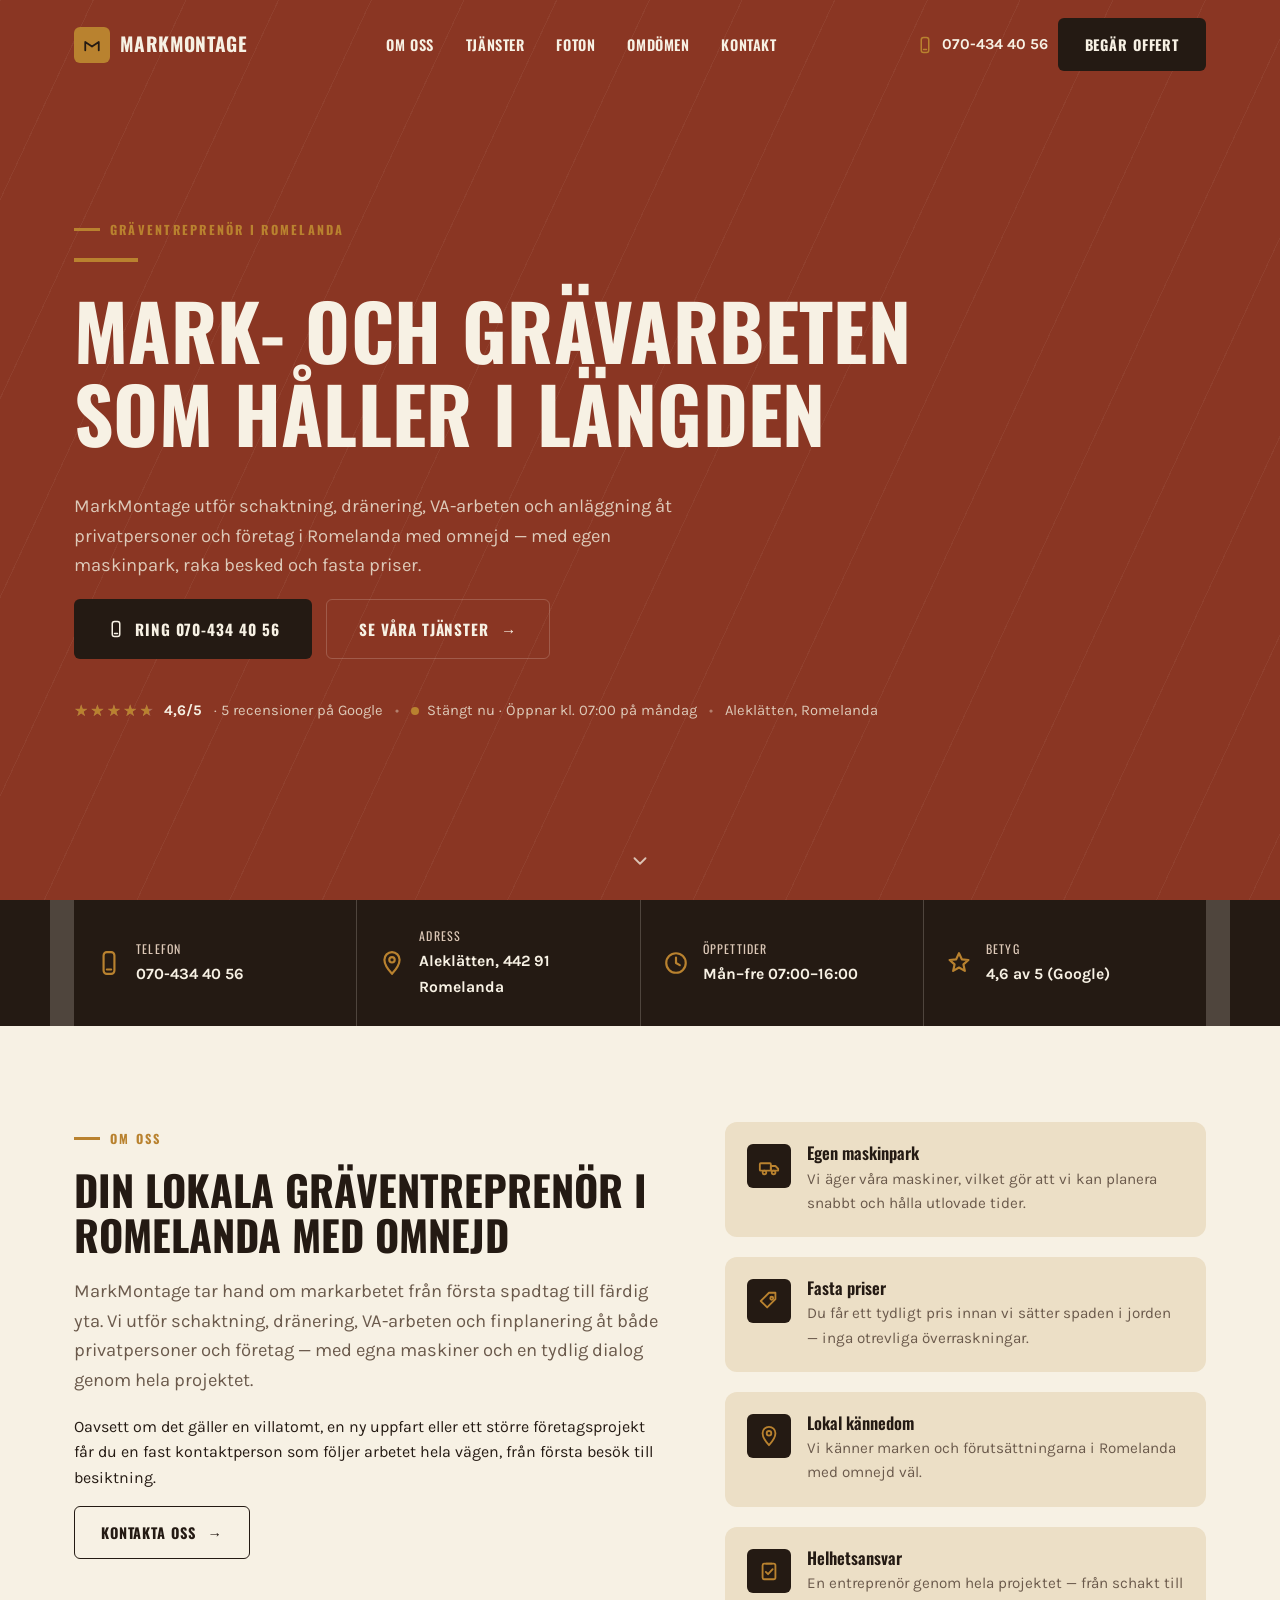
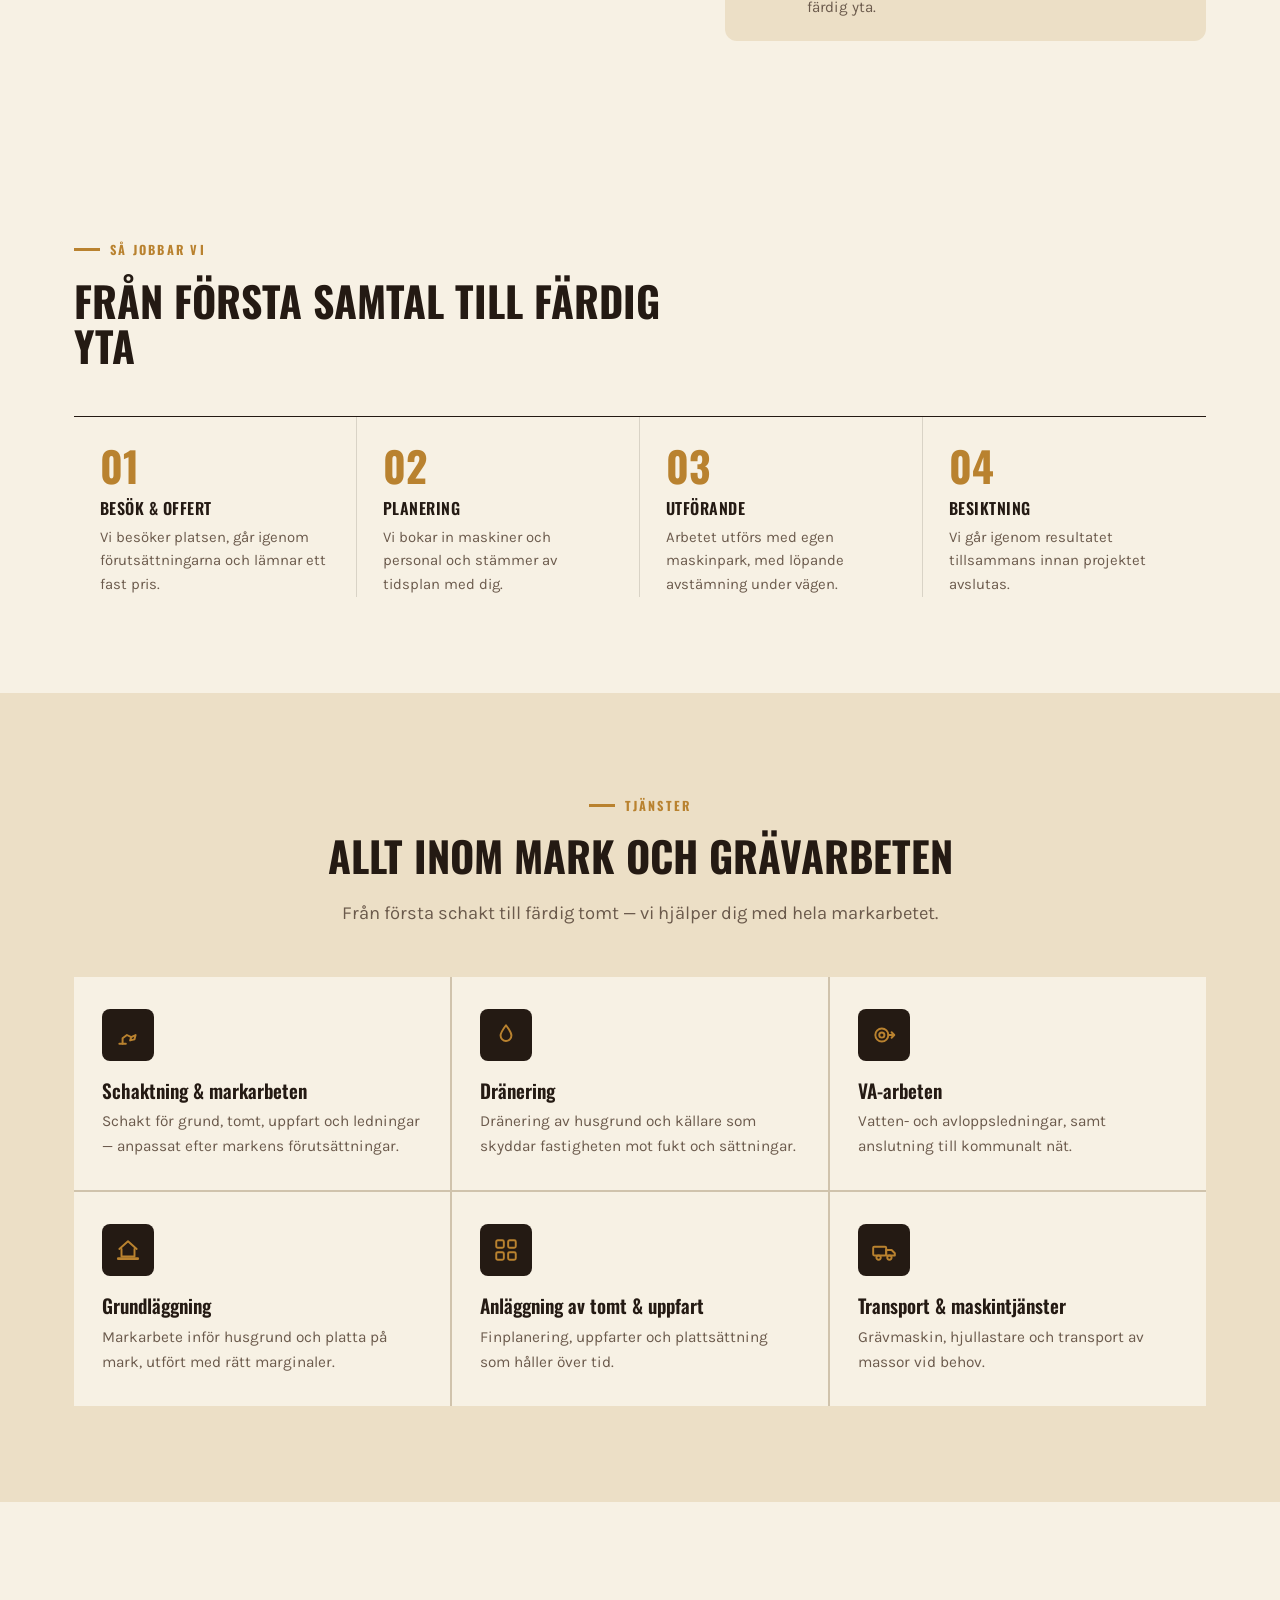
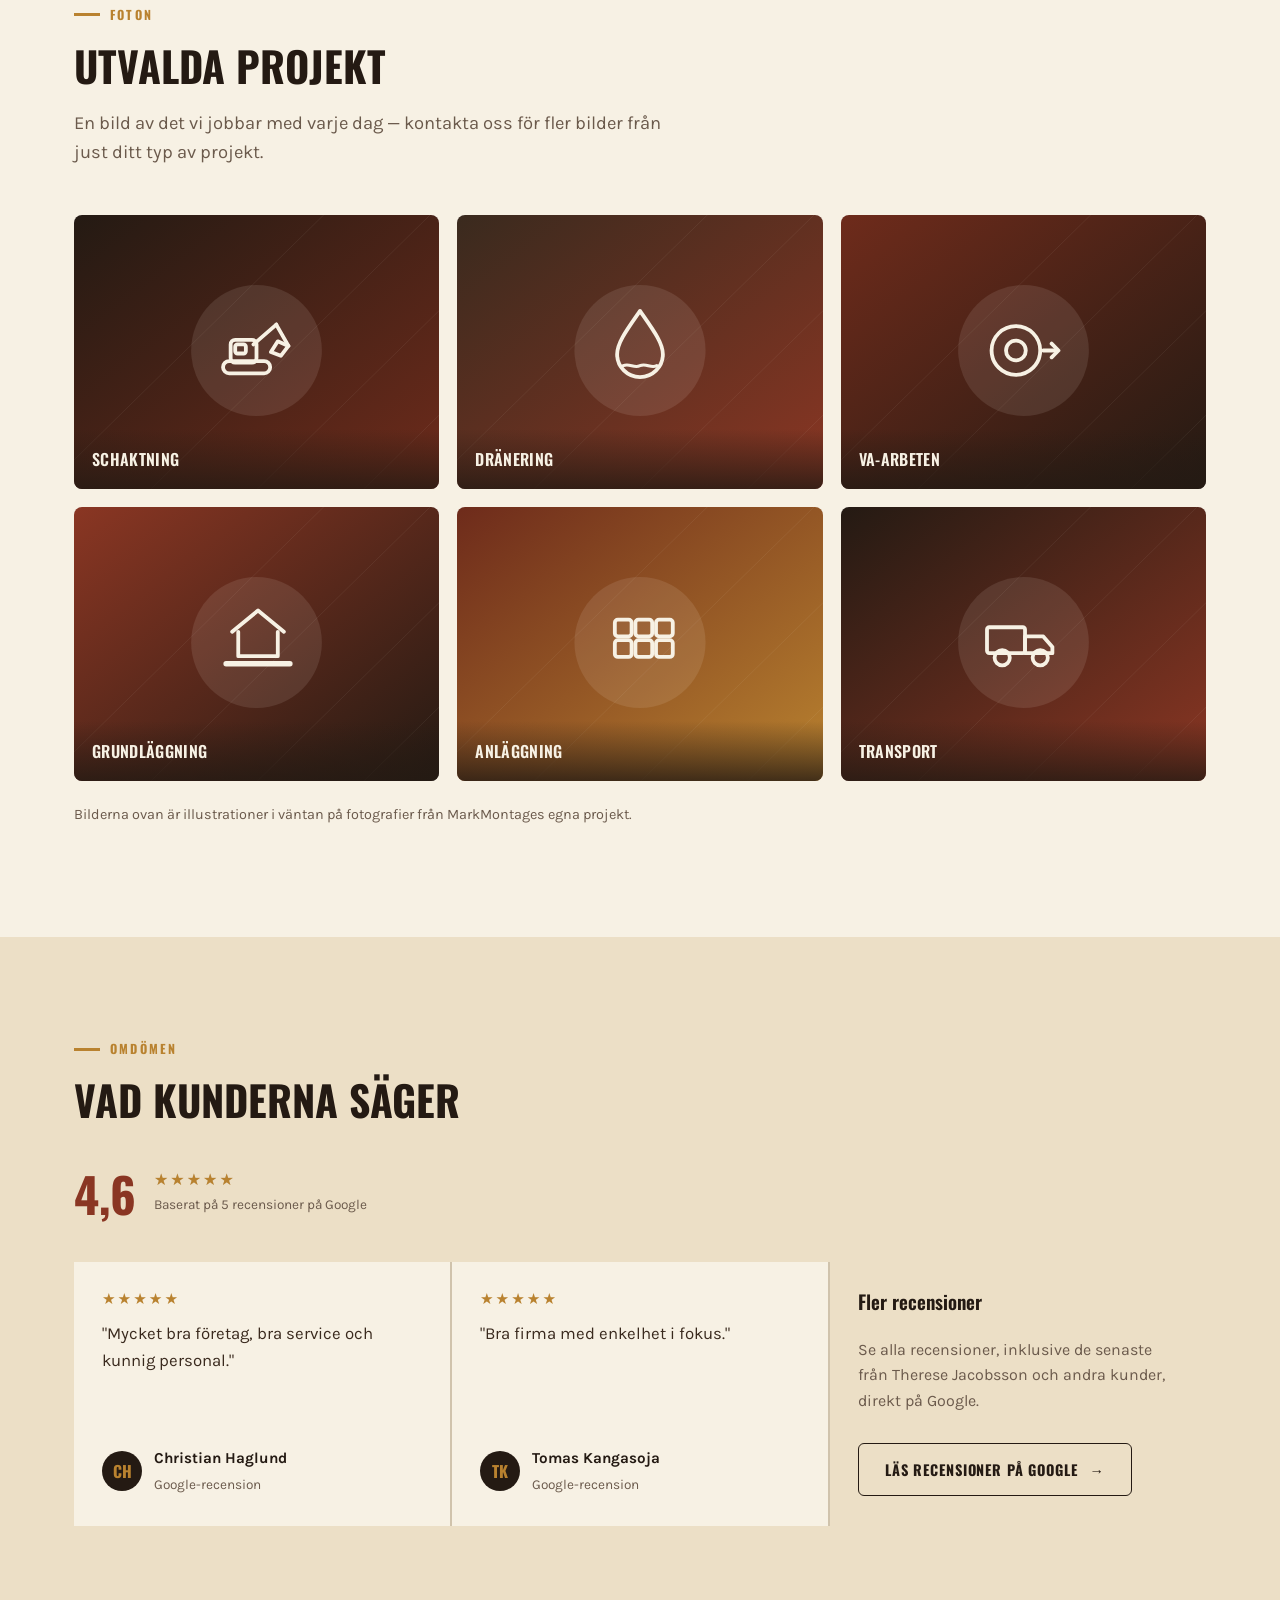
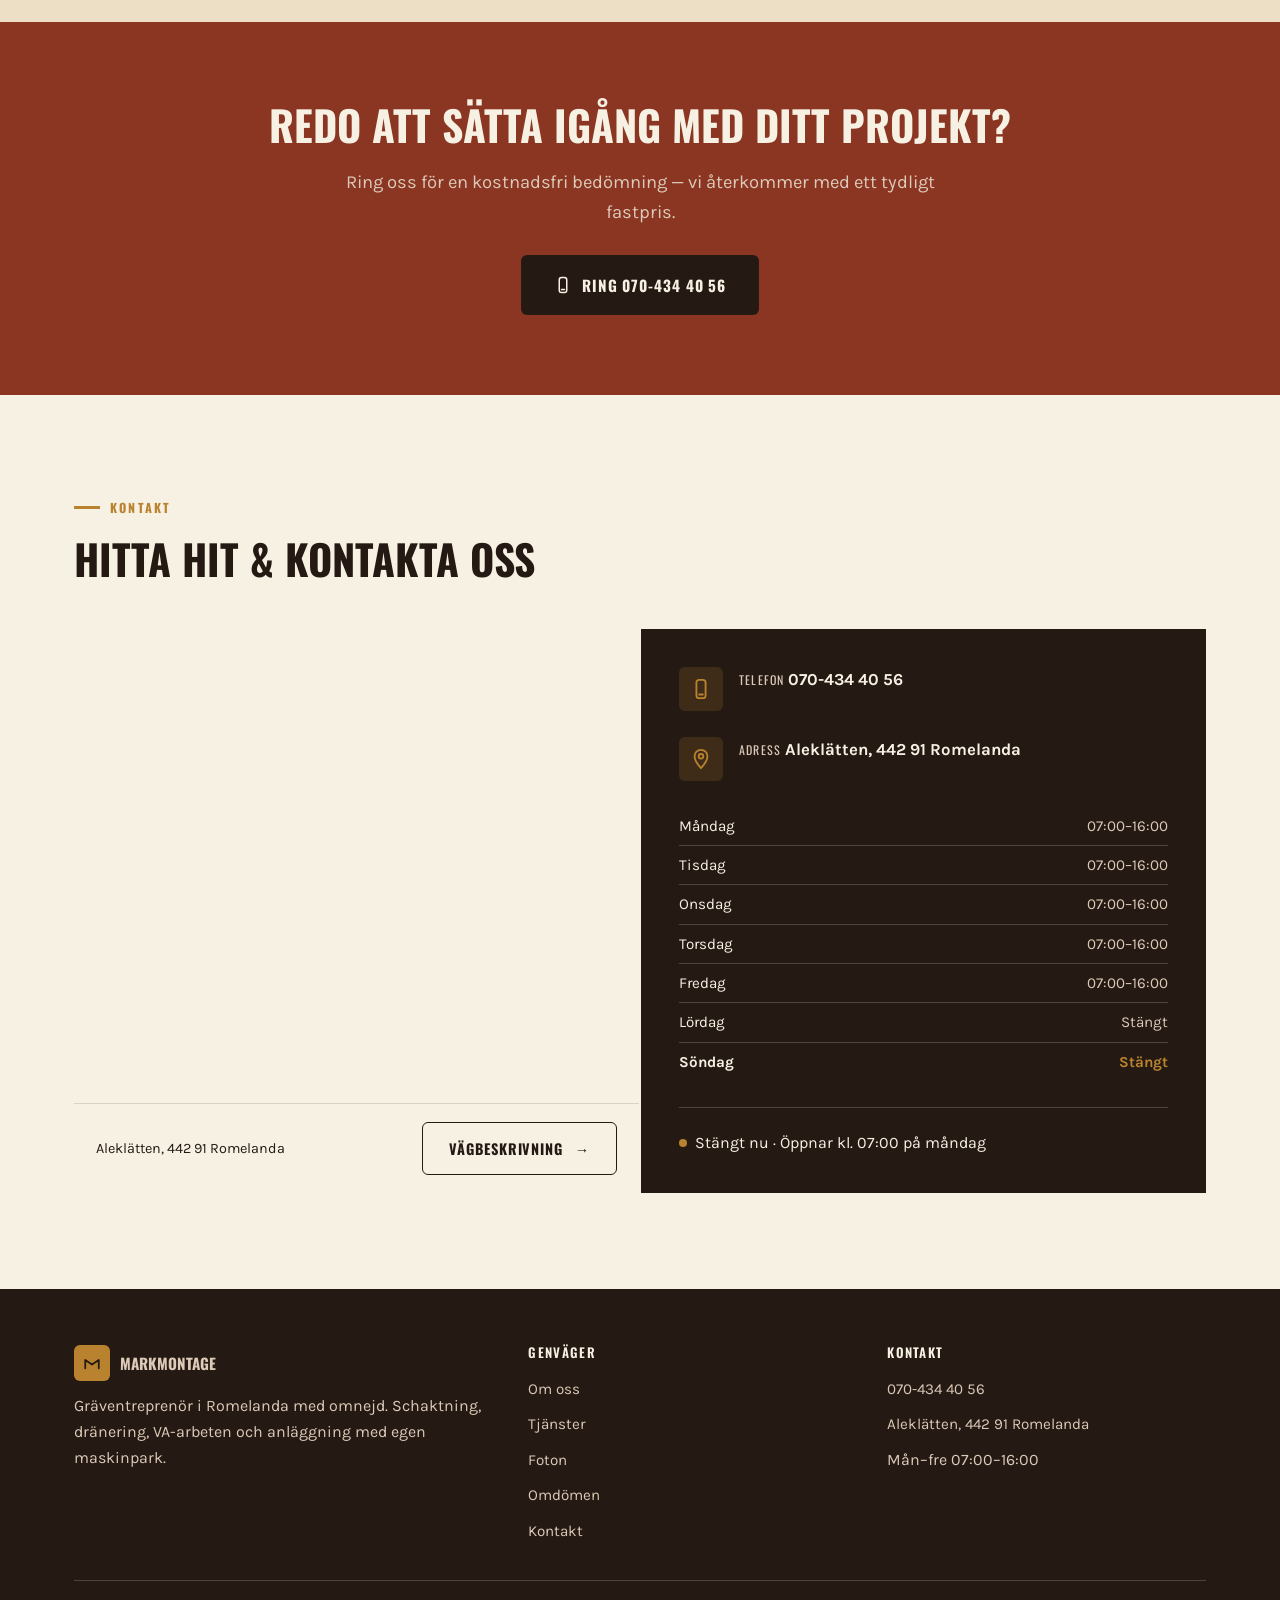
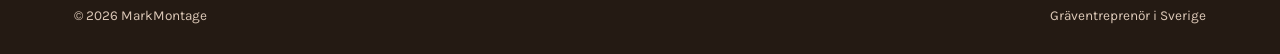
==== commit 360a1d6c: "Redesign: confident colour-block system instead of dark-gradient template Replace the dark hero-grad" ====
--- a/index.html
+++ b/index.html
@@ -12,7 +12,7 @@
 <link rel="icon" href="favicon.svg" type="image/svg+xml" />
 <link rel="preconnect" href="https://fonts.googleapis.com" />
 <link rel="preconnect" href="https://fonts.gstatic.com" crossorigin />
-<link rel="stylesheet" href="https://fonts.googleapis.com/css2?family=Archivo:wght@600;700;800&family=Manrope:wght@400;500;600;700;800&display=swap" />
+<link rel="stylesheet" href="https://fonts.googleapis.com/css2?family=Oswald:wght@500;600;700&family=Karla:wght@400;500;600;700&display=swap" />
 <link rel="stylesheet" href="assets/css/style.css" />
 <script type="application/ld+json">
 {
@@ -86,59 +86,9 @@
 
   <!-- ===================== HERO (fullscreen) ===================== -->
   <section class="hero" id="top">
-    <svg class="hero-bg" viewBox="0 0 1600 900" preserveAspectRatio="xMidYMid slice" aria-hidden="true" xmlns="http://www.w3.org/2000/svg">
-      <defs>
-        <linearGradient id="heroSky" x1="0" y1="0" x2="0" y2="1">
-          <stop offset="0" stop-color="#232b23"/>
-          <stop offset="1" stop-color="#12160f"/>
-        </linearGradient>
-        <radialGradient id="heroGlow" cx="82%" cy="10%" r="65%">
-          <stop offset="0" stop-color="#e3903f" stop-opacity="0.32"/>
-          <stop offset="1" stop-color="#e3903f" stop-opacity="0"/>
-        </radialGradient>
-        <linearGradient id="heroScrimH" x1="0" y1="0" x2="1" y2="0">
-          <stop offset="0" stop-color="#12160f" stop-opacity="0.9"/>
-          <stop offset="0.45" stop-color="#12160f" stop-opacity="0.55"/>
-          <stop offset="0.85" stop-color="#12160f" stop-opacity="0.05"/>
-        </linearGradient>
-        <linearGradient id="heroScrimV" x1="0" y1="1" x2="0" y2="0">
-          <stop offset="0" stop-color="#12160f" stop-opacity="0.55"/>
-          <stop offset="0.3" stop-color="#12160f" stop-opacity="0.1"/>
-          <stop offset="1" stop-color="#12160f" stop-opacity="0"/>
-        </linearGradient>
-      </defs>
-
-      <rect width="1600" height="900" fill="url(#heroSky)"/>
-      <rect width="1600" height="900" fill="url(#heroGlow)"/>
-
-      <g fill="none" stroke="#f6f2ea" stroke-opacity="0.07" stroke-width="2">
-        <path d="M-100,500 C 250,460 480,540 820,505 C 1160,470 1380,540 1700,500"/>
-        <path d="M-100,560 C 280,515 500,600 860,560 C 1180,525 1420,600 1700,560"/>
-        <path d="M-100,625 C 260,580 520,660 840,615 C 1150,580 1440,655 1700,615"/>
-        <path d="M-100,690 C 300,650 540,720 880,675 C 1200,635 1460,715 1700,675"/>
-      </g>
-      <g fill="none" stroke="#e3903f" stroke-opacity="0.16" stroke-width="2.5">
-        <path d="M-100,755 C 320,715 560,790 900,745 C 1220,700 1480,775 1700,735"/>
-      </g>
-      <g fill="none" stroke="#f6f2ea" stroke-opacity="0.05" stroke-width="2">
-        <path d="M-100,820 C 340,780 600,850 920,810 C 1240,765 1500,835 1700,800"/>
-      </g>
-
-      <g transform="translate(1010,330) scale(3.6)" fill="none" stroke="#f6f2ea" stroke-opacity="0.14" stroke-width="3.2" stroke-linecap="round" stroke-linejoin="round">
-        <rect x="4" y="62" width="62" height="16" rx="8"/>
-        <rect x="14" y="34" width="34" height="30" rx="6"/>
-        <rect x="20" y="40" width="14" height="12" rx="3"/>
-        <path d="M44 40 L74 14"/>
-        <path d="M74 14 L90 42"/>
-        <path d="M90 42 L80 55 L67 50 L76 36 Z"/>
-      </g>
-
-      <rect width="1600" height="900" fill="url(#heroScrimH)"/>
-      <rect width="1600" height="900" fill="url(#heroScrimV)"/>
-    </svg>
-
     <div class="wrap hero-inner">
       <p class="eyebrow">Gräventreprenör i Romelanda</p>
+      <div class="hero-rule" aria-hidden="true"></div>
       <h1>Mark- och grävarbeten som&nbsp;håller i&nbsp;längden</h1>
       <p class="lead">MarkMontage utför schaktning, dränering, VA-arbeten och anläggning åt privatpersoner och företag i Romelanda med omnejd — med egen maskinpark, raka besked och fasta priser.</p>
 
@@ -254,6 +204,38 @@
               <p>En entreprenör genom hela projektet — från schakt till färdig yta.</p>
             </div>
           </div>
+        </div>
+      </div>
+    </div>
+  </section>
+
+  <!-- ===================== SÅ JOBBAR VI ===================== -->
+  <section class="section">
+    <div class="wrap">
+      <div class="section-head">
+        <p class="eyebrow">Så jobbar vi</p>
+        <h2>Från första samtal till färdig yta</h2>
+      </div>
+      <div class="process-list">
+        <div class="process-step">
+          <span class="step-no">01</span>
+          <h3>Besök &amp; offert</h3>
+          <p>Vi besöker platsen, går igenom förutsättningarna och lämnar ett fast pris.</p>
+        </div>
+        <div class="process-step">
+          <span class="step-no">02</span>
+          <h3>Planering</h3>
+          <p>Vi bokar in maskiner och personal och stämmer av tidsplan med dig.</p>
+        </div>
+        <div class="process-step">
+          <span class="step-no">03</span>
+          <h3>Utförande</h3>
+          <p>Arbetet utförs med egen maskinpark, med löpande avstämning under vägen.</p>
+        </div>
+        <div class="process-step">
+          <span class="step-no">04</span>
+          <h3>Besiktning</h3>
+          <p>Vi går igenom resultatet tillsammans innan projektet avslutas.</p>
         </div>
       </div>
     </div>
--- a/assets/css/style.css
+++ b/assets/css/style.css
@@ -1,23 +1,23 @@
 /* MarkMontage — Gräventreprenör i Romelanda
-   Original design system: earthy rust/charcoal palette, Archivo + Manrope. */
+   Design system: confident clay/ochre colour-blocks on warm cream, condensed
+   display type (Oswald) against a humanist body face (Karla). */
 
 :root {
-  --ink: #171d18;
-  --ink-soft: #2a332a;
-  --paper: #f6f2ea;
-  --paper-dim: #ece5d5;
-  --brand: #c1682f;
-  --brand-2: #e3903f;
-  --moss: #3c4a37;
-  --line: rgba(23, 29, 24, 0.12);
-  --line-on-dark: rgba(246, 242, 234, 0.16);
-  --muted: #5b6158;
-  --muted-on-dark: #c9cdc3;
+  --ink: #241a13;
+  --ink-soft: #3a2a1e;
+  --clay: #8a3623;
+  --clay-dark: #6e2b1b;
+  --ochre: #b9822f;
+  --cream: #f7f1e4;
+  --cream-deep: #ecdfc6;
+  --line: rgba(36, 26, 19, 0.14);
+  --line-on-dark: rgba(247, 241, 228, 0.2);
+  --muted: #6b5a4c;
+  --muted-on-dark: #ddc9b8;
   --white: #ffffff;
-  --radius-lg: 22px;
-  --radius-md: 14px;
-  --radius-sm: 10px;
-  --shadow: 0 24px 48px -28px rgba(23, 29, 24, 0.45);
+  --radius-lg: 12px;
+  --radius-md: 8px;
+  --radius-sm: 6px;
   --maxw: 1180px;
   --header-h: 76px;
 }
@@ -46,9 +46,9 @@
 
 body {
   margin: 0;
-  background: var(--paper);
+  background: var(--cream);
   color: var(--ink);
-  font-family: "Manrope", system-ui, -apple-system, "Segoe UI", sans-serif;
+  font-family: "Karla", system-ui, -apple-system, "Segoe UI", sans-serif;
   line-height: 1.6;
   -webkit-font-smoothing: antialiased;
 }
@@ -57,27 +57,30 @@
 h2,
 h3,
 h4 {
-  font-family: "Archivo", "Manrope", system-ui, sans-serif;
-  line-height: 1.12;
+  font-family: "Oswald", "Karla", system-ui, sans-serif;
+  line-height: 1.08;
   margin: 0 0 0.5em;
-  letter-spacing: -0.01em;
+  letter-spacing: 0;
   color: var(--ink);
+  font-weight: 600;
 }
 
 h1 {
-  font-size: clamp(2.4rem, 5.4vw, 4.2rem);
-  font-weight: 800;
-  letter-spacing: -0.02em;
+  font-size: clamp(2.6rem, 6vw, 4.8rem);
+  font-weight: 700;
+  text-transform: uppercase;
+  letter-spacing: 0.005em;
 }
 
 h2 {
-  font-size: clamp(1.9rem, 3.4vw, 2.7rem);
-  font-weight: 800;
+  font-size: clamp(1.9rem, 3.4vw, 2.6rem);
+  font-weight: 700;
+  text-transform: uppercase;
 }
 
 h3 {
   font-size: 1.2rem;
-  font-weight: 700;
+  font-weight: 600;
 }
 
 p {
@@ -105,7 +108,7 @@
   left: 12px;
   top: -60px;
   background: var(--ink);
-  color: var(--paper);
+  color: var(--cream);
   padding: 10px 16px;
   border-radius: var(--radius-sm);
   z-index: 200;
@@ -119,20 +122,21 @@
 .eyebrow {
   display: inline-flex;
   align-items: center;
-  gap: 8px;
+  gap: 10px;
   text-transform: uppercase;
-  letter-spacing: 0.16em;
+  letter-spacing: 0.18em;
   font-size: 0.78rem;
   font-weight: 700;
-  color: var(--brand-2);
+  color: var(--ochre);
   margin-bottom: 18px;
+  font-family: "Oswald", sans-serif;
 }
 
 .eyebrow::before {
   content: "";
-  width: 22px;
-  height: 2px;
-  background: var(--brand-2);
+  width: 26px;
+  height: 3px;
+  background: var(--ochre);
   display: inline-block;
 }
 
@@ -149,14 +153,17 @@
   align-items: center;
   justify-content: center;
   gap: 10px;
-  padding: 14px 24px;
-  border-radius: 999px;
-  font-weight: 700;
-  font-size: 0.98rem;
+  padding: 14px 26px;
+  border-radius: var(--radius-sm);
+  font-weight: 700;
+  font-size: 0.9rem;
+  text-transform: uppercase;
+  letter-spacing: 0.06em;
+  font-family: "Oswald", sans-serif;
   text-decoration: none;
-  border: 1px solid transparent;
+  border: 1.5px solid transparent;
   cursor: pointer;
-  transition: transform 0.15s ease, filter 0.15s ease, background 0.15s ease, color 0.15s ease, border-color 0.15s ease;
+  transition: transform 0.15s ease, background 0.15s ease, color 0.15s ease, border-color 0.15s ease;
   white-space: nowrap;
 }
 
@@ -171,12 +178,18 @@
 }
 
 .btn-primary {
-  background: var(--brand);
-  color: var(--white);
+  background: var(--ink);
+  color: var(--cream);
 }
 
 .btn-primary:hover {
-  filter: brightness(1.08);
+  background: var(--clay-dark);
+}
+
+.hero .btn-primary,
+.cta-band .btn-primary {
+  background: var(--ink);
+  color: var(--cream);
 }
 
 .btn-outline {
@@ -185,21 +198,27 @@
   color: inherit;
 }
 
+.btn-outline::after {
+  content: "\2192";
+  margin-left: 2px;
+}
+
 .btn-outline:hover {
-  background: rgba(246, 242, 234, 0.08);
+  background: rgba(247, 241, 228, 0.1);
 }
 
 .btn-outline.on-light {
-  border-color: var(--line);
+  border-color: var(--ink);
 }
 
 .btn-outline.on-light:hover {
-  background: rgba(23, 29, 24, 0.05);
+  background: var(--ink);
+  color: var(--cream);
 }
 
 .btn-lg {
-  padding: 16px 30px;
-  font-size: 1.02rem;
+  padding: 17px 32px;
+  font-size: 0.95rem;
 }
 
 .btn-block {
@@ -226,7 +245,7 @@
 }
 
 .site-header.is-scrolled {
-  background: rgba(246, 242, 234, 0.92);
+  background: rgba(247, 241, 228, 0.94);
   -webkit-backdrop-filter: blur(10px);
   backdrop-filter: blur(10px);
   box-shadow: 0 1px 0 var(--line);
@@ -238,10 +257,12 @@
   align-items: center;
   gap: 10px;
   text-decoration: none;
-  font-family: "Archivo", sans-serif;
-  font-weight: 800;
-  font-size: 1.18rem;
-  color: var(--paper);
+  font-family: "Oswald", sans-serif;
+  font-weight: 700;
+  font-size: 1.2rem;
+  text-transform: uppercase;
+  letter-spacing: 0.02em;
+  color: var(--cream);
   transition: color 0.25s ease;
 }
 
@@ -250,11 +271,11 @@
 }
 
 .brand-mark {
-  width: 38px;
-  height: 38px;
-  border-radius: 10px;
-  background: var(--brand);
-  color: var(--paper);
+  width: 36px;
+  height: 36px;
+  border-radius: var(--radius-sm);
+  background: var(--ochre);
+  color: var(--ink);
   display: grid;
   place-items: center;
   font-weight: 800;
@@ -267,12 +288,15 @@
 }
 
 .main-nav a {
-  color: var(--paper);
+  color: var(--cream);
   text-decoration: none;
   font-weight: 600;
-  font-size: 0.95rem;
+  font-size: 0.9rem;
+  text-transform: uppercase;
+  letter-spacing: 0.04em;
+  font-family: "Oswald", sans-serif;
   padding: 10px 14px;
-  border-radius: 999px;
+  border-radius: var(--radius-sm);
   transition: background 0.2s ease, color 0.2s ease;
 }
 
@@ -281,11 +305,11 @@
 }
 
 .main-nav a:hover {
-  background: rgba(246, 242, 234, 0.14);
+  background: rgba(247, 241, 228, 0.14);
 }
 
 .is-scrolled .main-nav a:hover {
-  background: rgba(23, 29, 24, 0.06);
+  background: rgba(36, 26, 19, 0.06);
 }
 
 .header-cta {
@@ -298,7 +322,7 @@
   display: inline-flex;
   align-items: center;
   gap: 8px;
-  color: var(--paper);
+  color: var(--cream);
   text-decoration: none;
   font-weight: 700;
   font-size: 0.95rem;
@@ -312,7 +336,7 @@
 .header-phone svg {
   width: 18px;
   height: 18px;
-  color: var(--brand-2);
+  color: var(--ochre);
 }
 
 .nav-call {
@@ -323,8 +347,8 @@
   display: none;
   width: 44px;
   height: 44px;
-  border-radius: 10px;
-  border: 1px solid var(--line-on-dark);
+  border-radius: var(--radius-sm);
+  border: 1.5px solid var(--line-on-dark);
   background: transparent;
   cursor: pointer;
   position: relative;
@@ -336,7 +360,7 @@
   content: "";
   position: absolute;
   height: 2px;
-  background: var(--paper);
+  background: var(--cream);
   transition: transform 0.2s ease, opacity 0.2s ease, background 0.2s ease;
 }
 
@@ -370,12 +394,12 @@
 
 .nav-toggle[aria-expanded="true"] span::before {
   transform: translateY(7px) rotate(45deg);
-  background: var(--paper);
+  background: var(--cream);
 }
 
 .nav-toggle[aria-expanded="true"] span::after {
   transform: translateY(-7px) rotate(-45deg);
-  background: var(--paper);
+  background: var(--cream);
 }
 
 .is-scrolled .nav-toggle[aria-expanded="true"] span::before,
@@ -383,7 +407,7 @@
   background: var(--ink);
 }
 
-/* Hero */
+/* Hero — flat colour-block, typography-led (no gradient/glow art) */
 
 .hero {
   position: relative;
@@ -392,7 +416,8 @@
   flex-direction: column;
   justify-content: center;
   overflow: hidden;
-  color: var(--paper);
+  color: var(--cream);
+  background: var(--clay);
   isolation: isolate;
 }
 
@@ -402,11 +427,18 @@
   }
 }
 
-.hero-bg {
+.hero::before {
+  content: "";
   position: absolute;
   inset: 0;
-  width: 100%;
-  height: 100%;
+  background-image: repeating-linear-gradient(
+    115deg,
+    rgba(247, 241, 228, 0.05) 0px,
+    rgba(247, 241, 228, 0.05) 1px,
+    transparent 1px,
+    transparent 84px
+  );
+  pointer-events: none;
   z-index: -1;
 }
 
@@ -416,11 +448,18 @@
 }
 
 .hero h1 {
-  color: var(--paper);
+  color: var(--cream);
 }
 
 .hero .lead {
   color: var(--muted-on-dark);
+}
+
+.hero-rule {
+  width: 64px;
+  height: 4px;
+  background: var(--ochre);
+  margin: 0 0 26px;
 }
 
 .hero-actions {
@@ -448,7 +487,7 @@
   display: inline-flex;
   align-items: center;
   gap: 8px;
-  color: var(--paper);
+  color: var(--cream);
   font-weight: 700;
 }
 
@@ -467,14 +506,14 @@
 }
 
 .stars-base {
-  color: rgba(246, 242, 234, 0.28);
+  color: rgba(247, 241, 228, 0.3);
 }
 
 .stars-fill {
   position: absolute;
   inset: 0;
   overflow: hidden;
-  color: var(--brand-2);
+  color: var(--ochre);
 }
 
 .hero-trust .dot {
@@ -491,12 +530,12 @@
   width: 8px;
   height: 8px;
   border-radius: 50%;
-  background: #7fbf6a;
+  background: #8fae5c;
   flex: none;
 }
 
 .status-dot.is-closed {
-  background: #d9714f;
+  background: var(--ochre);
 }
 
 .scroll-cue {
@@ -504,8 +543,8 @@
   left: 50%;
   bottom: 28px;
   transform: translateX(-50%);
-  color: var(--paper);
-  opacity: 0.7;
+  color: var(--cream);
+  opacity: 0.75;
   display: inline-flex;
   animation: bob 2.2s ease-in-out infinite;
 }
@@ -529,7 +568,7 @@
 
 .facts-strip {
   background: var(--ink);
-  color: var(--paper);
+  color: var(--cream);
 }
 
 .facts-grid {
@@ -550,24 +589,25 @@
 .fact svg {
   width: 26px;
   height: 26px;
-  color: var(--brand-2);
+  color: var(--ochre);
   flex: none;
 }
 
 .fact-label {
   display: block;
-  font-size: 0.78rem;
+  font-size: 0.75rem;
   text-transform: uppercase;
-  letter-spacing: 0.08em;
+  letter-spacing: 0.1em;
   color: var(--muted-on-dark);
-  margin-bottom: 2px;
+  margin-bottom: 3px;
+  font-family: "Oswald", sans-serif;
 }
 
 .fact-value {
   font-weight: 700;
   font-size: 0.98rem;
   text-decoration: none;
-  color: var(--paper);
+  color: var(--cream);
 }
 
 /* Sections */
@@ -578,7 +618,7 @@
 }
 
 .section.alt {
-  background: var(--paper-dim);
+  background: var(--cream-deep);
 }
 
 .section-head {
@@ -609,10 +649,9 @@
 .feature-item {
   display: flex;
   gap: 16px;
-  padding: 20px;
-  background: var(--white);
-  border: 1px solid var(--line);
-  border-radius: var(--radius-md);
+  padding: 22px;
+  background: var(--cream-deep);
+  border-radius: var(--radius-lg);
 }
 
 .feature-item .icon-badge {
@@ -622,6 +661,7 @@
 .feature-item h3 {
   margin-bottom: 4px;
   font-size: 1.05rem;
+  text-transform: none;
 }
 
 .feature-item p {
@@ -631,18 +671,60 @@
 }
 
 .icon-badge {
-  width: 46px;
-  height: 46px;
-  border-radius: 12px;
-  background: rgba(193, 104, 47, 0.12);
-  color: var(--brand);
+  width: 44px;
+  height: 44px;
+  border-radius: var(--radius-sm);
+  background: var(--ink);
+  color: var(--ochre);
   display: grid;
   place-items: center;
 }
 
 .icon-badge svg {
-  width: 24px;
-  height: 24px;
+  width: 22px;
+  height: 22px;
+}
+
+/* Process ("Så jobbar vi") */
+
+.process-list {
+  display: grid;
+  grid-template-columns: repeat(4, 1fr);
+  gap: 0;
+  counter-reset: step;
+  border-top: 1.5px solid var(--ink);
+}
+
+.process-step {
+  padding: 28px 26px 0;
+  border-right: 1px solid var(--line);
+  position: relative;
+}
+
+.process-step:last-child {
+  border-right: none;
+}
+
+.process-step .step-no {
+  font-family: "Oswald", sans-serif;
+  font-size: 2.6rem;
+  font-weight: 700;
+  color: var(--ochre);
+  line-height: 1;
+  display: block;
+  margin-bottom: 14px;
+}
+
+.process-step h3 {
+  text-transform: uppercase;
+  font-size: 1rem;
+  letter-spacing: 0.03em;
+}
+
+.process-step p {
+  color: var(--muted);
+  font-size: 0.93rem;
+  margin: 0;
 }
 
 /* Services */
@@ -650,37 +732,36 @@
 .services-grid {
   display: grid;
   grid-template-columns: repeat(3, 1fr);
-  gap: 22px;
+  gap: 2px;
+  background: var(--line);
 }
 
 .service-card {
-  background: var(--white);
-  border: 1px solid var(--line);
-  border-radius: var(--radius-lg);
-  padding: 30px 26px;
-  transition: transform 0.2s ease, box-shadow 0.2s ease, border-color 0.2s ease;
+  background: var(--cream);
+  padding: 32px 28px;
+  transition: background 0.2s ease;
 }
 
 .service-card:hover {
-  transform: translateY(-4px);
-  box-shadow: var(--shadow);
-  border-color: rgba(193, 104, 47, 0.35);
+  background: var(--cream-deep);
 }
 
 .service-card .icon-badge {
-  margin-bottom: 18px;
-  width: 54px;
-  height: 54px;
-  border-radius: 14px;
+  margin-bottom: 20px;
+  width: 52px;
+  height: 52px;
+  border-radius: var(--radius-md);
+  background: var(--ink);
 }
 
 .service-card .icon-badge svg {
-  width: 28px;
-  height: 28px;
+  width: 26px;
+  height: 26px;
 }
 
 .service-card h3 {
   margin-bottom: 8px;
+  text-transform: none;
 }
 
 .service-card p {
@@ -700,7 +781,7 @@
 .gallery-tile {
   position: relative;
   aspect-ratio: 4 / 3;
-  border-radius: var(--radius-lg);
+  border-radius: var(--radius-md);
   overflow: hidden;
   border: none;
   padding: 0;
@@ -721,12 +802,14 @@
   right: 0;
   bottom: 0;
   padding: 18px;
-  background: linear-gradient(0deg, rgba(23, 29, 24, 0.78), rgba(23, 29, 24, 0));
-  color: var(--paper);
+  background: linear-gradient(0deg, rgba(36, 26, 19, 0.8), rgba(36, 26, 19, 0));
+  color: var(--cream);
   text-align: left;
-  font-family: "Archivo", sans-serif;
-  font-weight: 700;
-  font-size: 1.02rem;
+  font-family: "Oswald", sans-serif;
+  text-transform: uppercase;
+  letter-spacing: 0.02em;
+  font-weight: 600;
+  font-size: 1rem;
 }
 
 .gallery-zoom {
@@ -736,8 +819,8 @@
   width: 34px;
   height: 34px;
   border-radius: 50%;
-  background: rgba(23, 29, 24, 0.45);
-  color: var(--paper);
+  background: rgba(36, 26, 19, 0.5);
+  color: var(--cream);
   display: grid;
   place-items: center;
   opacity: 0;
@@ -778,10 +861,11 @@
 }
 
 .reviews-score {
-  font-family: "Archivo", sans-serif;
+  font-family: "Oswald", sans-serif;
   font-size: 3rem;
-  font-weight: 800;
+  font-weight: 700;
   line-height: 1;
+  color: var(--clay);
 }
 
 .reviews-score-meta {
@@ -791,6 +875,10 @@
 
 .reviews-score-meta .stars-base {
   color: var(--line);
+}
+
+.reviews-score-meta .stars-fill {
+  color: var(--ochre);
 }
 
 .reviews-score-meta small {
@@ -801,14 +889,13 @@
 .reviews-grid {
   display: grid;
   grid-template-columns: repeat(3, 1fr);
-  gap: 22px;
+  gap: 2px;
+  background: var(--line);
 }
 
 .review-card {
-  background: var(--white);
-  border: 1px solid var(--line);
-  border-radius: var(--radius-lg);
-  padding: 28px;
+  background: var(--cream);
+  padding: 30px 28px;
   display: flex;
   flex-direction: column;
   gap: 14px;
@@ -818,9 +905,13 @@
   font-size: 0.95rem;
 }
 
+.review-card .stars .stars-fill {
+  color: var(--ochre);
+}
+
 .review-quote {
   color: var(--ink-soft);
-  font-size: 1.02rem;
+  font-size: 1.05rem;
   margin: 0;
   flex: 1;
 }
@@ -835,12 +926,12 @@
   width: 40px;
   height: 40px;
   border-radius: 50%;
-  background: var(--moss);
-  color: var(--paper);
+  background: var(--ink);
+  color: var(--ochre);
   display: grid;
   place-items: center;
   font-weight: 700;
-  font-family: "Archivo", sans-serif;
+  font-family: "Oswald", sans-serif;
   flex: none;
 }
 
@@ -857,8 +948,11 @@
 .review-card.review-more {
   align-items: flex-start;
   justify-content: center;
-  background: var(--paper-dim);
-  border-style: dashed;
+  background: var(--cream-deep);
+}
+
+.review-card.review-more h3 {
+  text-transform: none;
 }
 
 .review-card.review-more p {
@@ -868,18 +962,18 @@
 /* CTA band */
 
 .cta-band {
-  background: var(--moss);
-  color: var(--paper);
-  padding: 72px 0;
+  background: var(--clay);
+  color: var(--cream);
+  padding: 80px 0;
   text-align: center;
 }
 
 .cta-band h2 {
-  color: var(--paper);
+  color: var(--cream);
 }
 
 .cta-band .lead {
-  color: rgba(246, 242, 234, 0.8);
+  color: var(--muted-on-dark);
   margin-left: auto;
   margin-right: auto;
 }
@@ -894,16 +988,14 @@
 .contact-grid {
   display: grid;
   grid-template-columns: 1fr 1fr;
-  gap: 40px;
+  gap: 2px;
   align-items: stretch;
+  background: var(--line-on-dark);
 }
 
 .map-card {
-  border-radius: var(--radius-lg);
   overflow: hidden;
-  border: 1px solid var(--line);
-  box-shadow: var(--shadow);
-  background: var(--white);
+  background: var(--cream);
   display: flex;
   flex-direction: column;
   min-height: 420px;
@@ -915,10 +1007,11 @@
   min-height: 340px;
   border: 0;
   flex: 1;
+  filter: grayscale(0.15) sepia(0.08);
 }
 
 .map-card-footer {
-  padding: 16px 20px;
+  padding: 18px 22px;
   display: flex;
   align-items: center;
   justify-content: space-between;
@@ -930,9 +1023,8 @@
 
 .contact-info {
   background: var(--ink);
-  color: var(--paper);
-  border-radius: var(--radius-lg);
-  padding: 36px;
+  color: var(--cream);
+  padding: 38px;
   display: flex;
   flex-direction: column;
   gap: 26px;
@@ -945,27 +1037,28 @@
 }
 
 .contact-row .icon-badge {
-  background: rgba(227, 144, 63, 0.16);
-  color: var(--brand-2);
+  background: rgba(185, 130, 47, 0.18);
+  color: var(--ochre);
 }
 
 .contact-row-label {
-  font-size: 0.78rem;
+  font-size: 0.75rem;
   text-transform: uppercase;
-  letter-spacing: 0.08em;
+  letter-spacing: 0.1em;
   color: var(--muted-on-dark);
   margin-bottom: 4px;
+  font-family: "Oswald", sans-serif;
 }
 
 .contact-row-value {
   font-weight: 700;
   text-decoration: none;
-  color: var(--paper);
+  color: var(--cream);
   font-size: 1.05rem;
 }
 
 .contact-row a.contact-row-value:hover {
-  color: var(--brand-2);
+  color: var(--ochre);
 }
 
 .hours-table {
@@ -975,7 +1068,7 @@
 }
 
 .hours-table td {
-  padding: 6px 0;
+  padding: 7px 0;
   border-bottom: 1px solid var(--line-on-dark);
 }
 
@@ -989,12 +1082,12 @@
 }
 
 .hours-table tr.is-today td {
-  color: var(--paper);
+  color: var(--cream);
   font-weight: 700;
 }
 
 .hours-table tr.is-today td:last-child {
-  color: var(--brand-2);
+  color: var(--ochre);
 }
 
 .contact-status {
@@ -1023,20 +1116,22 @@
   display: flex;
   align-items: center;
   gap: 10px;
-  color: var(--paper);
+  color: var(--cream);
   text-decoration: none;
-  font-family: "Archivo", sans-serif;
-  font-weight: 800;
+  font-family: "Oswald", sans-serif;
+  font-weight: 700;
+  text-transform: uppercase;
   font-size: 1.15rem;
   margin-bottom: 12px;
 }
 
 .footer-grid h4 {
-  color: var(--paper);
-  font-size: 0.85rem;
+  color: var(--cream);
+  font-size: 0.82rem;
   text-transform: uppercase;
-  letter-spacing: 0.08em;
+  letter-spacing: 0.1em;
   margin-bottom: 16px;
+  font-family: "Oswald", sans-serif;
 }
 
 .footer-grid ul {
@@ -1054,7 +1149,7 @@
 }
 
 .footer-grid a:hover {
-  color: var(--paper);
+  color: var(--cream);
 }
 
 .footer-bottom {
@@ -1076,7 +1171,7 @@
   align-items: center;
   justify-content: center;
   padding: 24px;
-  background: rgba(15, 18, 14, 0.86);
+  background: rgba(20, 14, 10, 0.86);
   -webkit-backdrop-filter: blur(4px);
   backdrop-filter: blur(4px);
 }
@@ -1088,7 +1183,7 @@
 .lightbox-panel {
   position: relative;
   width: min(720px, 100%);
-  background: var(--paper);
+  background: var(--cream);
   border-radius: var(--radius-lg);
   overflow: hidden;
   box-shadow: 0 40px 80px -20px rgba(0, 0, 0, 0.5);
@@ -1111,6 +1206,7 @@
 
 .lightbox-body h3 {
   margin-bottom: 8px;
+  text-transform: none;
 }
 
 .lightbox-body p {
@@ -1125,8 +1221,8 @@
   width: 38px;
   height: 38px;
   border-radius: 50%;
-  background: rgba(23, 29, 24, 0.55);
-  color: var(--paper);
+  background: rgba(36, 26, 19, 0.6);
+  color: var(--cream);
   border: none;
   display: grid;
   place-items: center;
@@ -1160,7 +1256,7 @@
   }
 
   .main-nav a {
-    color: var(--paper);
+    color: var(--cream);
     font-size: 1.05rem;
     padding: 14px 6px;
     border-bottom: 1px solid var(--line-on-dark);
@@ -1195,6 +1291,20 @@
     grid-template-columns: repeat(2, 1fr);
   }
 
+  .process-list {
+    grid-template-columns: repeat(2, 1fr);
+  }
+
+  .process-step:nth-child(2) {
+    border-right: none;
+  }
+
+  .process-step:nth-child(1),
+  .process-step:nth-child(2) {
+    padding-bottom: 24px;
+    border-bottom: 1px solid var(--line);
+  }
+
   .facts-grid {
     grid-template-columns: repeat(2, 1fr);
   }
@@ -1211,8 +1321,19 @@
 
   .services-grid,
   .gallery-grid,
-  .reviews-grid {
+  .reviews-grid,
+  .process-list {
     grid-template-columns: 1fr;
+  }
+
+  .process-step {
+    border-right: none !important;
+    border-bottom: 1px solid var(--line);
+    padding-bottom: 24px !important;
+  }
+
+  .process-step:last-child {
+    border-bottom: none;
   }
 
   .facts-grid {
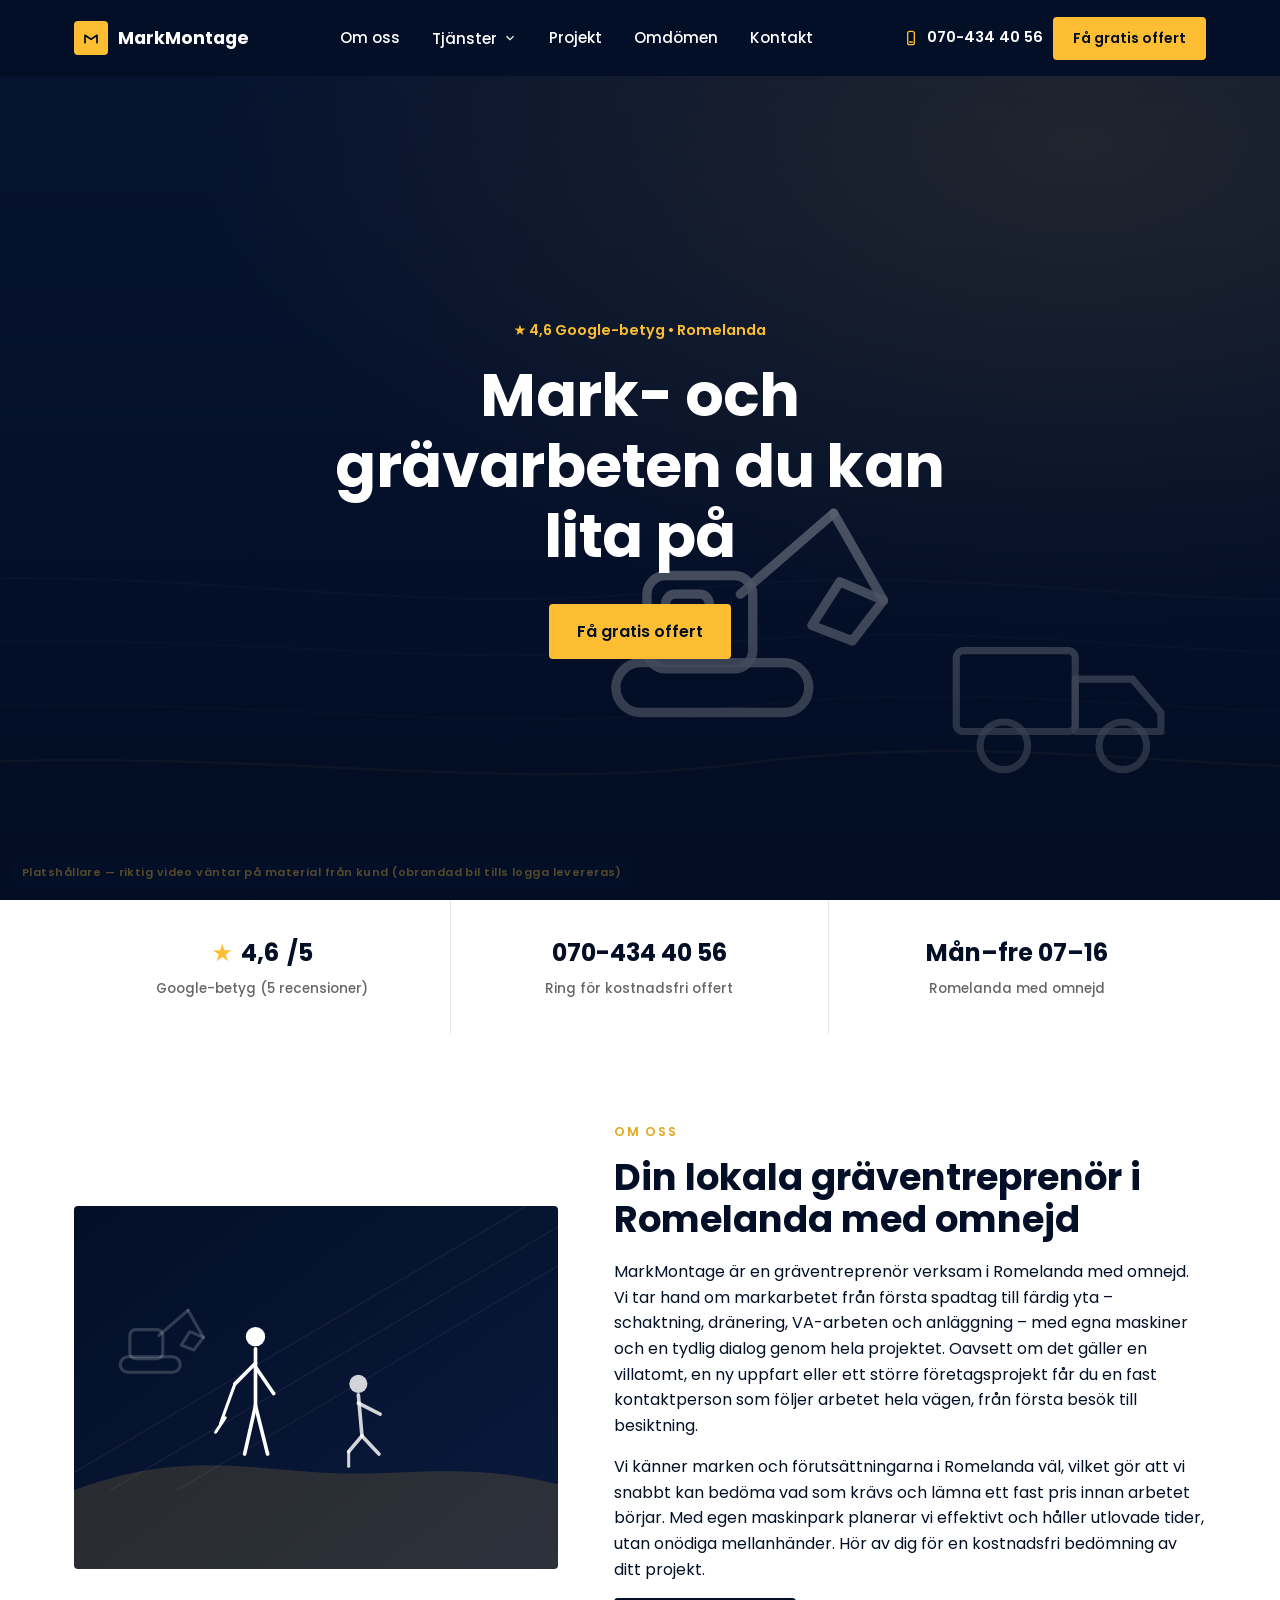
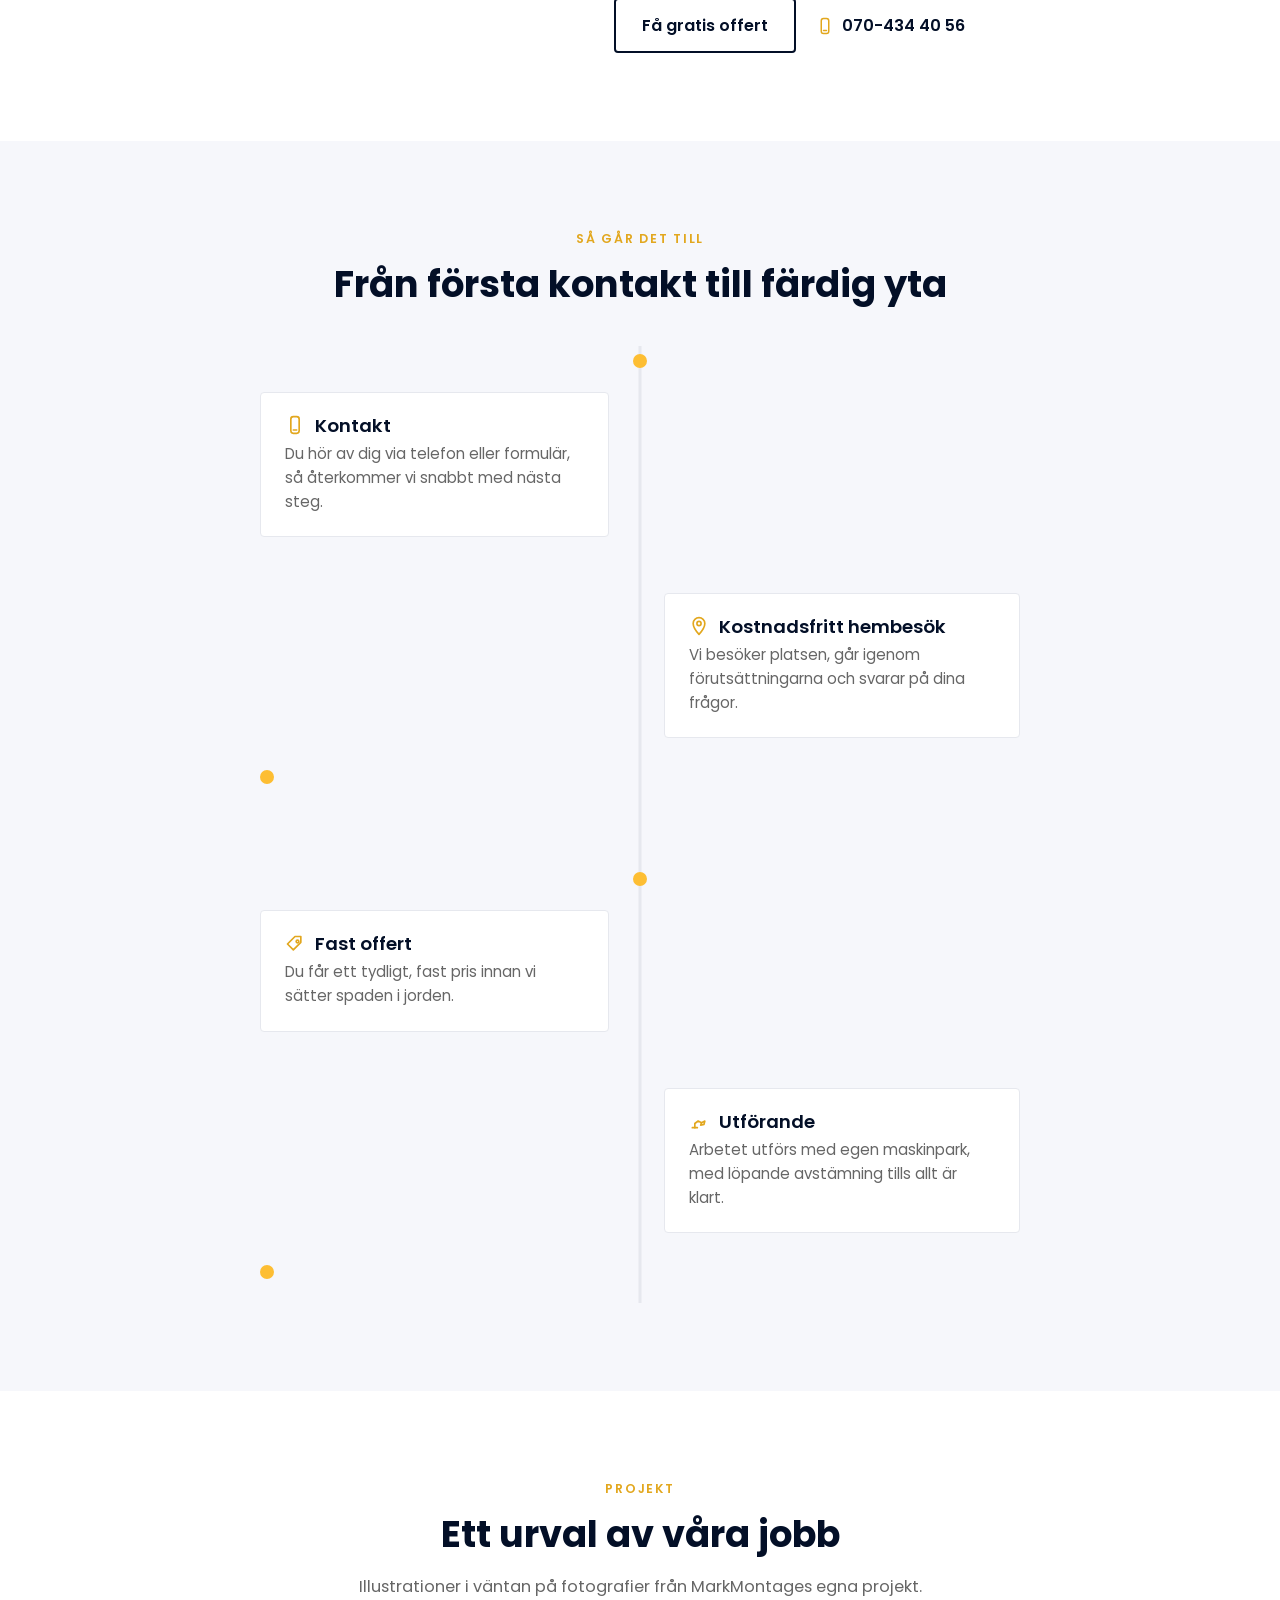
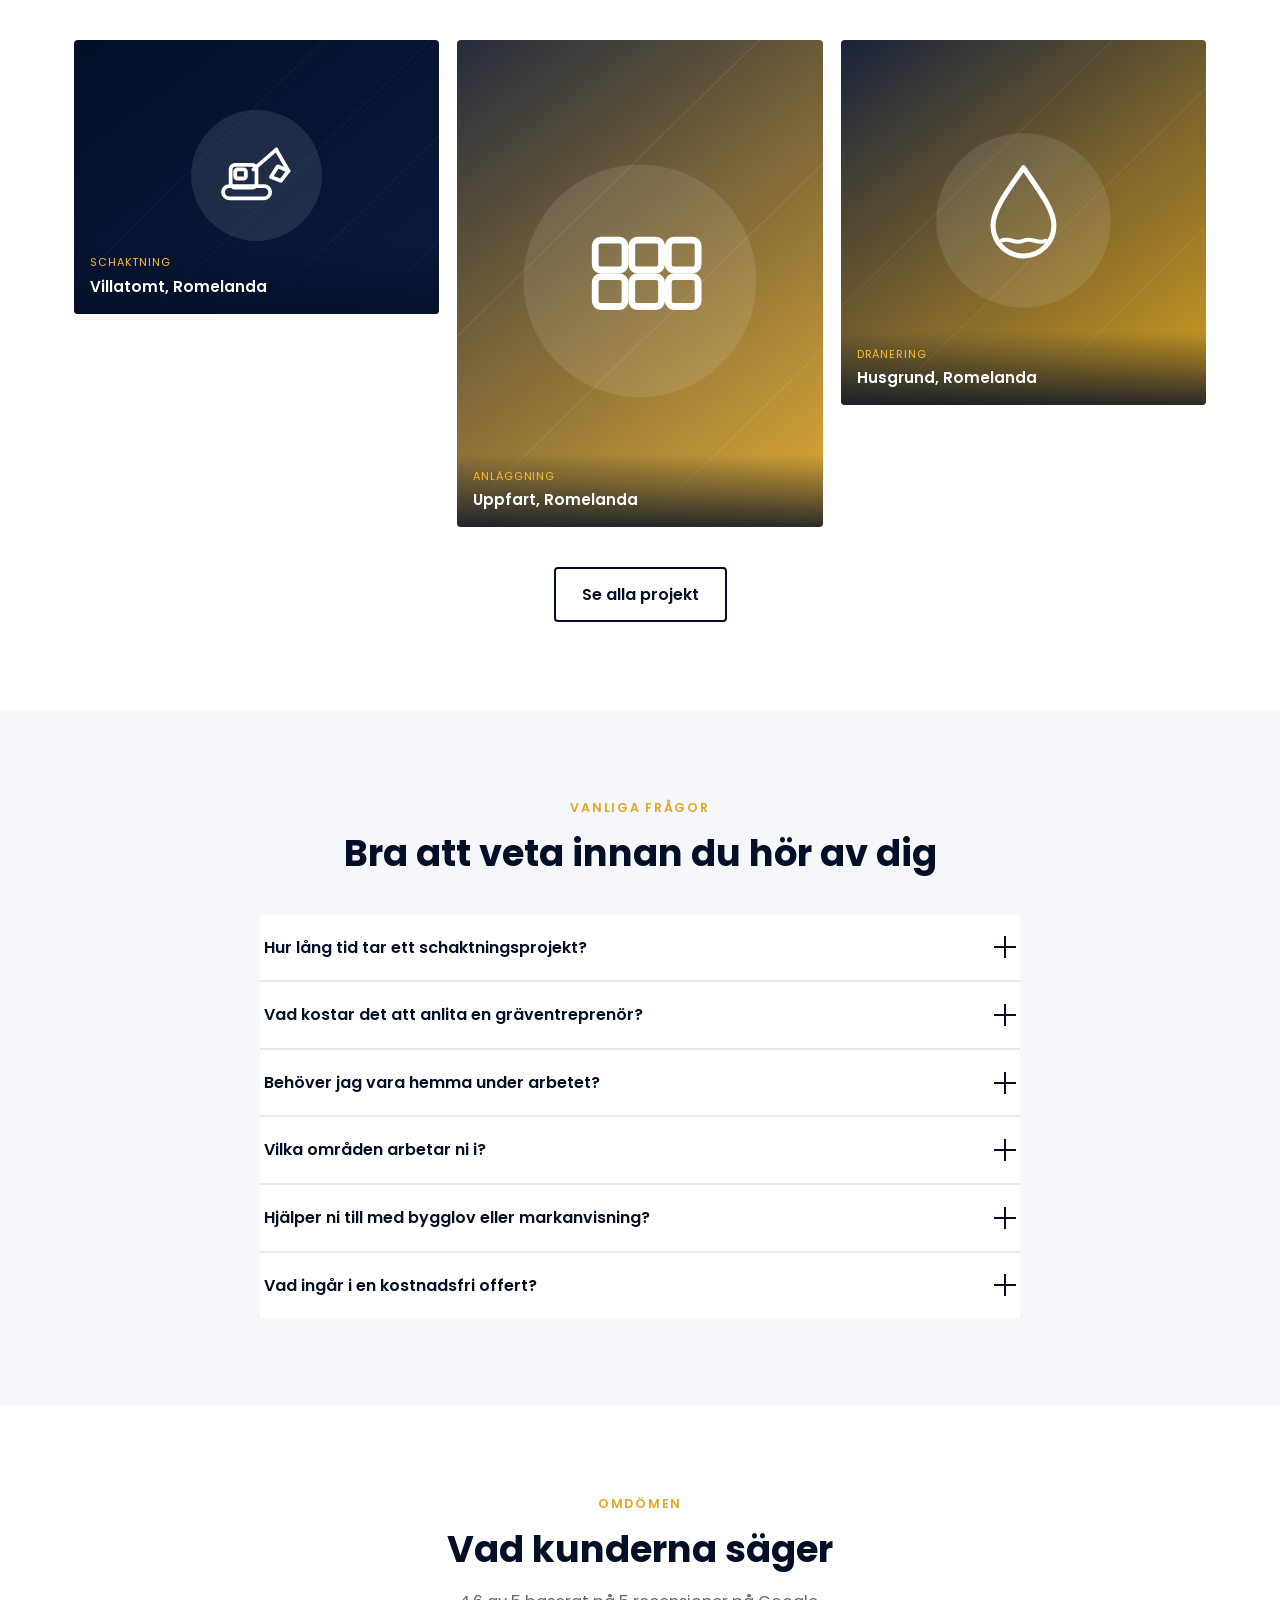
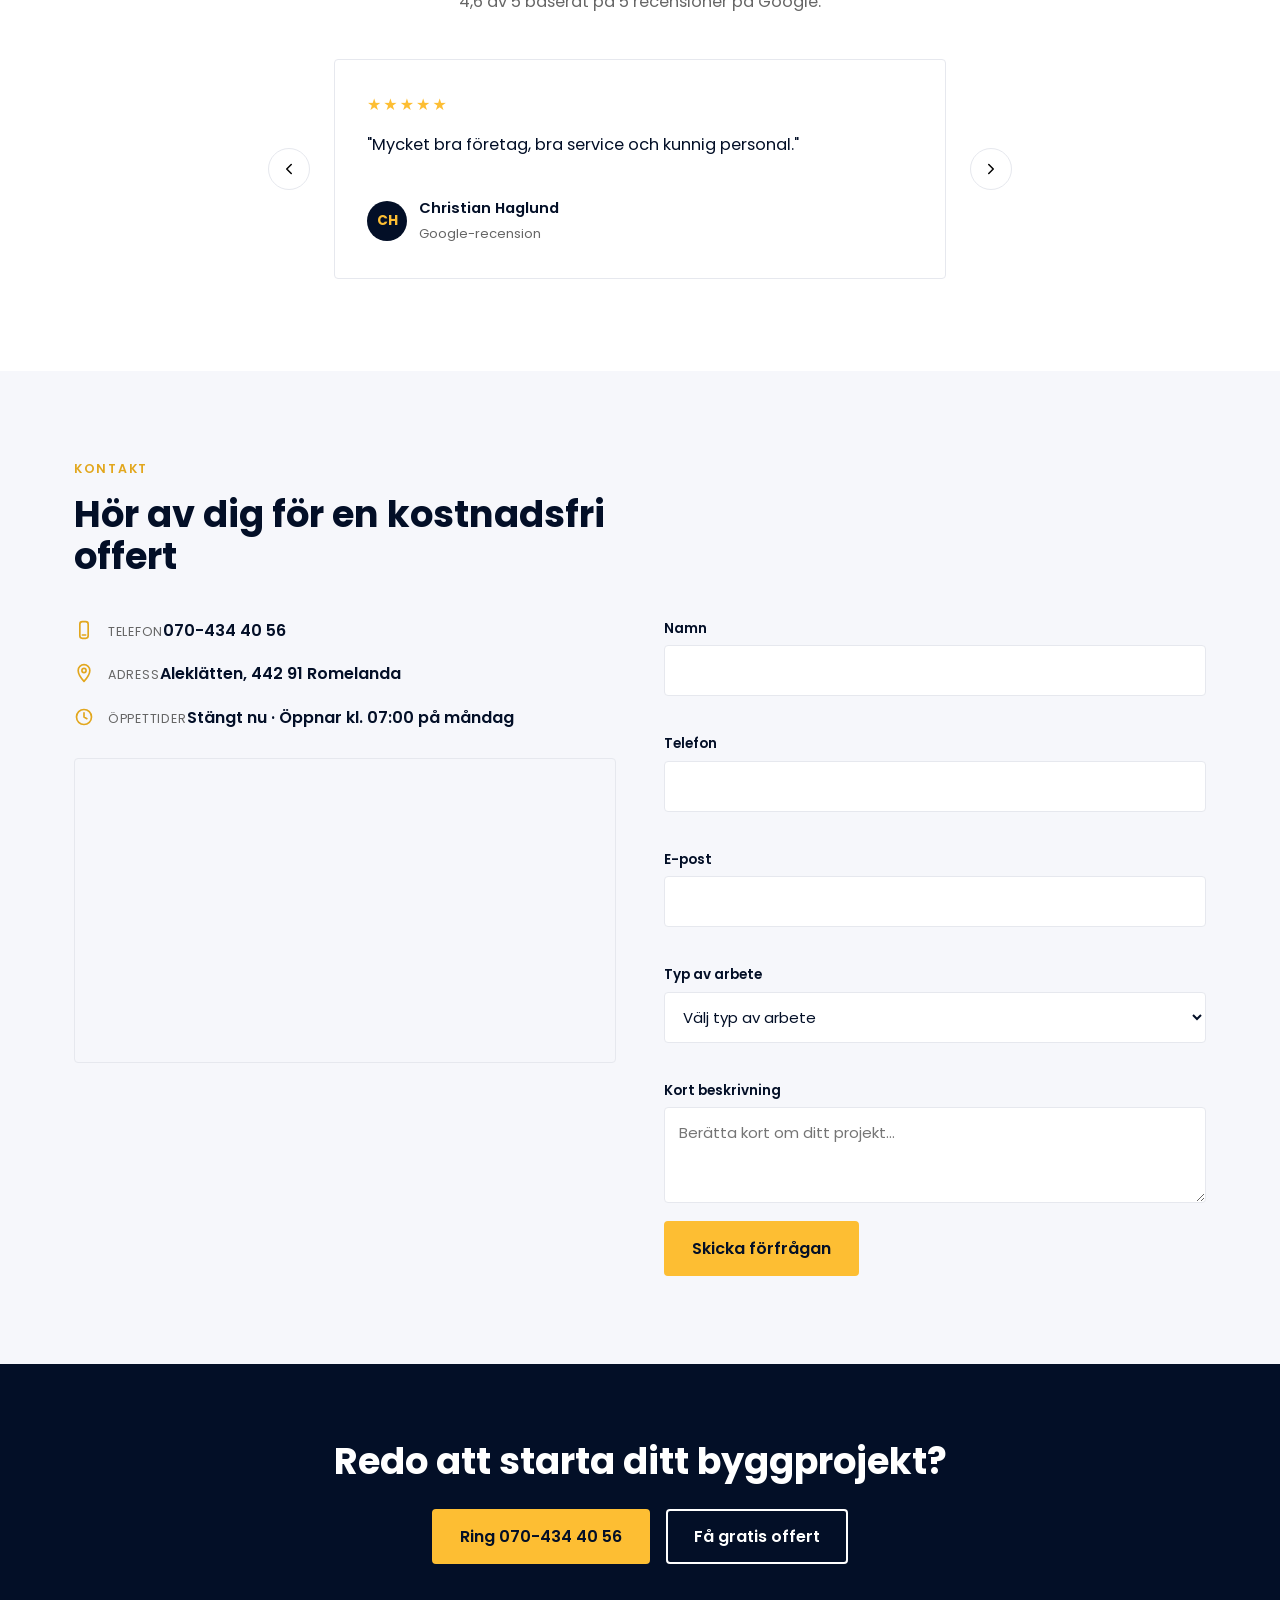
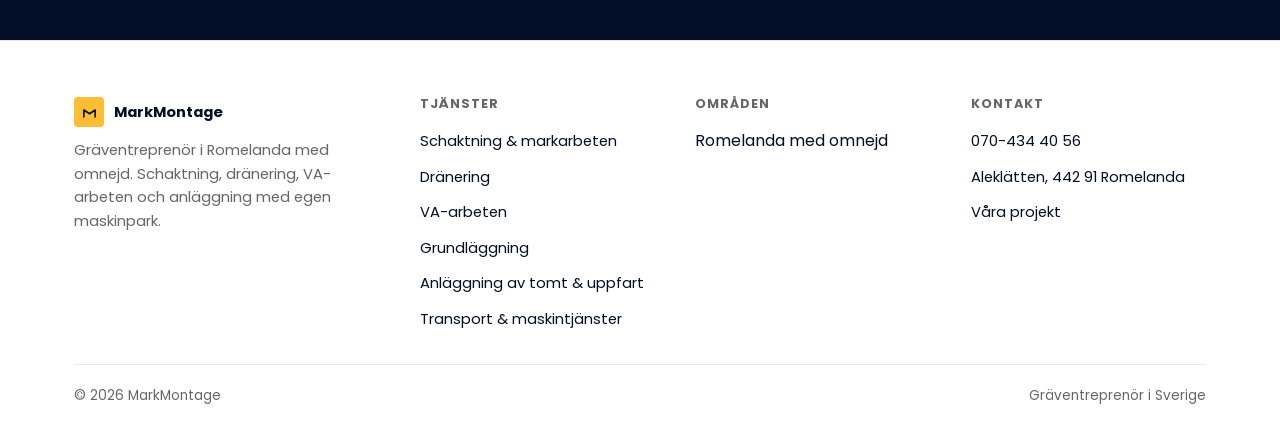
==== commit b01f2e25: "Rebuild site to multi-page spec: navbar/hero fix, service pages, gallery, quote modal Full rebuild a" ====
--- a/index.html
+++ b/index.html
@@ -4,15 +4,16 @@
 <meta charset="utf-8" />
 <meta name="viewport" content="width=device-width, initial-scale=1" />
 <title>MarkMontage — Gräventreprenör i Romelanda</title>
-<meta name="description" content="MarkMontage är en gräventreprenör i Romelanda med omnejd. Vi utför schaktning, dränering, VA-arbeten och anläggning med egen maskinpark och fasta priser." />
-<meta name="theme-color" content="#171d18" />
+<meta name="description" content="MarkMontage är en gräventreprenör i Romelanda med omnejd. Schaktning, dränering, VA-arbeten och anläggning med egen maskinpark. Få en kostnadsfri offert." />
+<meta name="theme-color" content="#030f27" />
+<link rel="canonical" href="index.html" />
 <meta property="og:type" content="business.business" />
 <meta property="og:title" content="MarkMontage — Gräventreprenör i Romelanda" />
-<meta property="og:description" content="Schaktning, dränering, VA-arbeten och anläggning i Romelanda med omnejd. Egen maskinpark och fasta priser." />
+<meta property="og:description" content="Schaktning, dränering, VA-arbeten och anläggning i Romelanda med omnejd. Egen maskinpark, fast pris efter kostnadsfritt hembesök." />
 <link rel="icon" href="favicon.svg" type="image/svg+xml" />
 <link rel="preconnect" href="https://fonts.googleapis.com" />
 <link rel="preconnect" href="https://fonts.gstatic.com" crossorigin />
-<link rel="stylesheet" href="https://fonts.googleapis.com/css2?family=Oswald:wght@500;600;700&family=Karla:wght@400;500;600;700&display=swap" />
+<link rel="stylesheet" href="https://fonts.googleapis.com/css2?family=Poppins:wght@400;500;600;700;800&display=swap" />
 <link rel="stylesheet" href="assets/css/style.css" />
 <script type="application/ld+json">
 {
@@ -47,473 +48,474 @@
 <body>
 <a class="skip-link" href="#main">Hoppa till innehåll</a>
 
-<header class="site-header" id="siteHeader">
-  <div class="wrap header-inner">
-    <a href="#top" class="brand">
-      <span class="brand-mark" aria-hidden="true">
-        <svg width="18" height="18" viewBox="0 0 24 24" fill="none" stroke="currentColor" stroke-width="2.4" stroke-linecap="round" stroke-linejoin="round"><path d="M3 19V8l9 6 9-6v11"/></svg>
+<!-- ===================== NAVBAR (shared) ===================== -->
+<header class="navbar">
+  <div class="wrap">
+    <a href="index.html" class="navbar-logo">
+      <span class="mark" aria-hidden="true">
+        <svg width="16" height="16" viewBox="0 0 24 24" fill="none" stroke="currentColor" stroke-width="2.6" stroke-linecap="round" stroke-linejoin="round"><path d="M3 19V8l9 6 9-6v11"/></svg>
       </span>
       MarkMontage
     </a>
 
-    <nav class="main-nav" id="mainNav" aria-label="Huvudmeny">
-      <a href="#omoss">Om oss</a>
-      <a href="#tjanster">Tjänster</a>
-      <a href="#foton">Foton</a>
-      <a href="#omdomen">Omdömen</a>
-      <a href="#kontakt">Kontakt</a>
-      <a href="tel:0704344056" class="btn btn-primary btn-block nav-call">
+    <nav class="navbar-links" aria-label="Huvudmeny">
+      <a href="index.html#omoss">Om oss</a>
+      <div class="nav-dropdown">
+        <button type="button" aria-expanded="false" aria-haspopup="true">
+          Tjänster
+          <svg viewBox="0 0 24 24" fill="none" stroke="currentColor" stroke-width="2"><path d="M6 9l6 6 6-6"/></svg>
+        </button>
+        <div class="nav-dropdown-panel">
+          <a href="tjanster/schaktning.html">Schaktning &amp; markarbeten</a>
+          <a href="tjanster/dranering.html">Dränering</a>
+          <a href="tjanster/va-arbeten.html">VA-arbeten</a>
+          <a href="tjanster/grundlaggning.html">Grundläggning</a>
+          <a href="tjanster/anlaggning.html">Anläggning av tomt &amp; uppfart</a>
+          <a href="tjanster/transport.html">Transport &amp; maskintjänster</a>
+        </div>
+      </div>
+      <a href="projekt.html">Projekt</a>
+      <a href="index.html#omdomen">Omdömen</a>
+      <a href="index.html#kontakt">Kontakt</a>
+    </nav>
+
+    <div class="navbar-cta">
+      <a class="navbar-phone" href="tel:0704344056">
         <svg viewBox="0 0 24 24" fill="none" stroke="currentColor" stroke-width="2" stroke-linecap="round" stroke-linejoin="round"><rect x="7" y="2" width="10" height="20" rx="3"/><line x1="10" y1="18" x2="14" y2="18"/></svg>
-        Ring 070-434 40 56
+        070-434 40 56
       </a>
-    </nav>
-
-    <div class="header-cta">
-      <a href="tel:0704344056" class="header-phone">
-        <svg viewBox="0 0 24 24" fill="none" stroke="currentColor" stroke-width="2" stroke-linecap="round" stroke-linejoin="round"><rect x="7" y="2" width="10" height="20" rx="3"/><line x1="10" y1="18" x2="14" y2="18"/></svg>
-        <span>070-434 40 56</span>
-      </a>
-      <a href="#kontakt" class="btn btn-primary">Begär offert</a>
-    </div>
-
-    <button class="nav-toggle" id="navToggle" aria-label="Öppna meny" aria-expanded="false" aria-controls="mainNav">
+      <button type="button" class="btn btn-amber btn-sm" data-quote-trigger>Få gratis offert</button>
+    </div>
+
+    <button class="navbar-toggle" id="navToggle" aria-label="Öppna meny" aria-expanded="false" aria-controls="mobilePanel">
       <span></span>
     </button>
   </div>
+
+  <div class="mobile-panel" id="mobilePanel">
+    <a href="index.html#omoss">Om oss</a>
+    <button type="button" class="mobile-services-toggle">
+      Tjänster
+      <svg width="16" height="16" viewBox="0 0 24 24" fill="none" stroke="currentColor" stroke-width="2"><path d="M6 9l6 6 6-6"/></svg>
+    </button>
+    <div class="mobile-services-list">
+      <a href="tjanster/schaktning.html">Schaktning &amp; markarbeten</a>
+      <a href="tjanster/dranering.html">Dränering</a>
+      <a href="tjanster/va-arbeten.html">VA-arbeten</a>
+      <a href="tjanster/grundlaggning.html">Grundläggning</a>
+      <a href="tjanster/anlaggning.html">Anläggning av tomt &amp; uppfart</a>
+      <a href="tjanster/transport.html">Transport &amp; maskintjänster</a>
+    </div>
+    <a href="projekt.html">Projekt</a>
+    <a href="index.html#omdomen">Omdömen</a>
+    <a href="index.html#kontakt">Kontakt</a>
+    <a href="tel:0704344056">070-434 40 56</a>
+    <button type="button" class="btn btn-amber" data-quote-trigger>Få gratis offert</button>
+  </div>
 </header>
 
 <main id="main">
 
-  <!-- ===================== HERO (fullscreen) ===================== -->
+  <!-- ===================== HERO ===================== -->
   <section class="hero" id="top">
-    <div class="wrap hero-inner">
-      <p class="eyebrow">Gräventreprenör i Romelanda</p>
-      <div class="hero-rule" aria-hidden="true"></div>
-      <h1>Mark- och grävarbeten som&nbsp;håller i&nbsp;längden</h1>
-      <p class="lead">MarkMontage utför schaktning, dränering, VA-arbeten och anläggning åt privatpersoner och företag i Romelanda med omnejd — med egen maskinpark, raka besked och fasta priser.</p>
-
-      <div class="hero-actions">
-        <a href="tel:0704344056" class="btn btn-primary btn-lg">
-          <svg viewBox="0 0 24 24" fill="none" stroke="currentColor" stroke-width="2" stroke-linecap="round" stroke-linejoin="round"><rect x="7" y="2" width="10" height="20" rx="3"/><line x1="10" y1="18" x2="14" y2="18"/></svg>
-          Ring 070-434 40 56
-        </a>
-        <a href="#tjanster" class="btn btn-outline btn-lg">Se våra tjänster</a>
-      </div>
-
-      <div class="hero-trust">
-        <span class="rating">
-          <span class="stars" aria-hidden="true">
-            <span class="stars-base">★★★★★</span>
-            <span class="stars-fill" style="width:92%"><span class="stars-base" style="color:inherit">★★★★★</span></span>
-          </span>
-          4,6/5
-        </span>
-        <span>· 5 recensioner på Google</span>
-        <span class="dot">•</span>
-        <span class="status-chip"><span class="status-dot" aria-hidden="true"></span><span data-open-status>Laddar öppettider…</span></span>
-        <span class="dot">•</span>
-        <span>Aleklätten, Romelanda</span>
-      </div>
-    </div>
-
-    <a href="#omoss" class="scroll-cue" aria-label="Scrolla ner till innehållet">
-      <svg viewBox="0 0 24 24" fill="none" stroke="currentColor" stroke-width="2" stroke-linecap="round" stroke-linejoin="round"><path d="M6 9l6 6 6-6"/></svg>
-    </a>
-  </section>
-
-  <!-- ===================== FACTS STRIP ===================== -->
-  <section class="facts-strip">
-    <div class="wrap facts-grid">
-      <div class="fact">
-        <svg viewBox="0 0 24 24" fill="none" stroke="currentColor" stroke-width="2" stroke-linecap="round" stroke-linejoin="round"><rect x="7" y="2" width="10" height="20" rx="3"/><line x1="10" y1="18" x2="14" y2="18"/></svg>
-        <span>
-          <span class="fact-label">Telefon</span>
-          <a class="fact-value" href="tel:0704344056">070-434 40 56</a>
-        </span>
-      </div>
-      <div class="fact">
-        <svg viewBox="0 0 24 24" fill="none" stroke="currentColor" stroke-width="2" stroke-linecap="round" stroke-linejoin="round"><path d="M12 22s7-7.58 7-13a7 7 0 1 0-14 0c0 5.42 7 13 7 13z"/><circle cx="12" cy="9" r="2.5"/></svg>
-        <span>
-          <span class="fact-label">Adress</span>
-          <span class="fact-value">Aleklätten, 442 91 Romelanda</span>
-        </span>
-      </div>
-      <div class="fact">
-        <svg viewBox="0 0 24 24" fill="none" stroke="currentColor" stroke-width="2" stroke-linecap="round" stroke-linejoin="round"><circle cx="12" cy="12" r="9"/><path d="M12 7v5l3.5 2"/></svg>
-        <span>
-          <span class="fact-label">Öppettider</span>
-          <span class="fact-value">Mån–fre 07:00–16:00</span>
-        </span>
-      </div>
-      <div class="fact">
-        <svg viewBox="0 0 24 24" fill="none" stroke="currentColor" stroke-width="2" stroke-linecap="round" stroke-linejoin="round"><path d="M12 3l2.6 5.6 6.1.6-4.6 4.1 1.3 6-5.4-3.1-5.4 3.1 1.3-6-4.6-4.1 6.1-.6z"/></svg>
-        <span>
-          <span class="fact-label">Betyg</span>
-          <span class="fact-value">4,6 av 5 (Google)</span>
-        </span>
-      </div>
-    </div>
-  </section>
-
-  <!-- ===================== OM OSS ===================== -->
+    <div class="hero-media" aria-hidden="true">
+      <img src="assets/img/hero-poster.svg" alt="" loading="eager" />
+      <span class="hero-placeholder-note">Platshållare — riktig video väntar på material från kund (obrandad bil tills logga levereras)</span>
+    </div>
+    <div class="hero-veil"></div>
+    <div class="hero-inner">
+      <span class="hero-label">★ 4,6 Google-betyg • Romelanda</span>
+      <h1>Mark- och grävarbeten du kan lita på</h1>
+      <button type="button" class="btn btn-amber" data-quote-trigger>Få gratis offert</button>
+    </div>
+  </section>
+
+  <!-- ===================== TRUST BAR ===================== -->
+  <section class="trust-bar">
+    <div class="wrap trust-grid">
+      <div class="trust-item">
+        <div class="trust-value"><span class="star">★</span><span data-countup="4.6">0</span>/5</div>
+        <div class="trust-label">Google-betyg (5 recensioner)</div>
+      </div>
+      <div class="trust-item">
+        <div class="trust-value"><a href="tel:0704344056" style="color:inherit;text-decoration:none">070-434 40 56</a></div>
+        <div class="trust-label">Ring för kostnadsfri offert</div>
+      </div>
+      <div class="trust-item">
+        <div class="trust-value">Mån–fre 07–16</div>
+        <div class="trust-label">Romelanda med omnejd</div>
+      </div>
+    </div>
+  </section>
+
+  <!-- ===================== ABOUT ===================== -->
   <section class="section" id="omoss">
+    <div class="wrap about-grid">
+      <div class="about-media">
+        <img src="assets/img/about.svg" alt="Illustration av markarbetare på plats" loading="lazy" />
+      </div>
+      <div>
+        <p class="eyebrow">Om oss</p>
+        <h2>Din lokala gräventreprenör i Romelanda med omnejd</h2>
+        <p>MarkMontage är en gräventreprenör verksam i Romelanda med omnejd. Vi tar hand om markarbetet från första spadtag till färdig yta – schaktning, dränering, VA-arbeten och anläggning – med egna maskiner och en tydlig dialog genom hela projektet. Oavsett om det gäller en villatomt, en ny uppfart eller ett större företagsprojekt får du en fast kontaktperson som följer arbetet hela vägen, från första besök till besiktning.</p>
+        <p>Vi känner marken och förutsättningarna i Romelanda väl, vilket gör att vi snabbt kan bedöma vad som krävs och lämna ett fast pris innan arbetet börjar. Med egen maskinpark planerar vi effektivt och håller utlovade tider, utan onödiga mellanhänder. Hör av dig för en kostnadsfri bedömning av ditt projekt.</p>
+        <div class="about-cta-row">
+          <button type="button" class="btn btn-outline-navy" data-quote-trigger>Få gratis offert</button>
+          <a class="about-phone" href="tel:0704344056">
+            <svg viewBox="0 0 24 24" fill="none" stroke="currentColor" stroke-width="2" stroke-linecap="round" stroke-linejoin="round"><rect x="7" y="2" width="10" height="20" rx="3"/><line x1="10" y1="18" x2="14" y2="18"/></svg>
+            070-434 40 56
+          </a>
+        </div>
+      </div>
+    </div>
+  </section>
+
+  <!-- ===================== PROCESS ===================== -->
+  <section class="section alt">
     <div class="wrap">
-      <div class="about-grid">
-        <div class="reveal">
-          <p class="eyebrow">Om oss</p>
-          <h2>Din lokala gräventreprenör i Romelanda med omnejd</h2>
-          <p class="lead">MarkMontage tar hand om markarbetet från första spadtag till färdig yta. Vi utför schaktning, dränering, VA-arbeten och finplanering åt både privatpersoner och företag — med egna maskiner och en tydlig dialog genom hela projektet.</p>
-          <p>Oavsett om det gäller en villatomt, en ny uppfart eller ett större företagsprojekt får du en fast kontaktperson som följer arbetet hela vägen, från första besök till besiktning.</p>
-          <a href="#kontakt" class="btn btn-outline on-light">Kontakta oss</a>
-        </div>
-
-        <div class="feature-list reveal">
-          <div class="feature-item">
-            <span class="icon-badge">
-              <svg viewBox="0 0 24 24" fill="none" stroke="currentColor" stroke-width="2" stroke-linecap="round" stroke-linejoin="round"><rect x="2" y="9" width="12" height="8" rx="1"/><path d="M14 12h5l3 3v2h-8z"/><circle cx="7" cy="19" r="2"/><circle cx="17" cy="19" r="2"/></svg>
-            </span>
-            <div>
-              <h3>Egen maskinpark</h3>
-              <p>Vi äger våra maskiner, vilket gör att vi kan planera snabbt och hålla utlovade tider.</p>
-            </div>
-          </div>
-          <div class="feature-item">
-            <span class="icon-badge">
-              <svg viewBox="0 0 24 24" fill="none" stroke="currentColor" stroke-width="2" stroke-linecap="round" stroke-linejoin="round"><path d="M3 12l9-9h7v7l-9 9-7-7z"/><circle cx="15" cy="9" r="1.6"/></svg>
-            </span>
-            <div>
-              <h3>Fasta priser</h3>
-              <p>Du får ett tydligt pris innan vi sätter spaden i jorden — inga otrevliga överraskningar.</p>
-            </div>
-          </div>
-          <div class="feature-item">
-            <span class="icon-badge">
-              <svg viewBox="0 0 24 24" fill="none" stroke="currentColor" stroke-width="2" stroke-linecap="round" stroke-linejoin="round"><path d="M12 22s7-7.58 7-13a7 7 0 1 0-14 0c0 5.42 7 13 7 13z"/><circle cx="12" cy="9" r="2.5"/></svg>
-            </span>
-            <div>
-              <h3>Lokal kännedom</h3>
-              <p>Vi känner marken och förutsättningarna i Romelanda med omnejd väl.</p>
-            </div>
-          </div>
-          <div class="feature-item">
-            <span class="icon-badge">
-              <svg viewBox="0 0 24 24" fill="none" stroke="currentColor" stroke-width="2" stroke-linecap="round" stroke-linejoin="round"><rect x="5" y="4" width="14" height="17" rx="2"/><path d="M9 4h6"/><path d="M8.5 13l2.5 2.5L16 10"/></svg>
-            </span>
-            <div>
-              <h3>Helhetsansvar</h3>
-              <p>En entreprenör genom hela projektet — från schakt till färdig yta.</p>
-            </div>
-          </div>
-        </div>
-      </div>
-    </div>
-  </section>
-
-  <!-- ===================== SÅ JOBBAR VI ===================== -->
-  <section class="section">
+      <div class="section-head center">
+        <p class="eyebrow" style="text-align:center">Så går det till</p>
+        <h2>Från första kontakt till färdig yta</h2>
+      </div>
+      <div class="process-wrap">
+        <div class="process-line" aria-hidden="true"><div class="process-line-fill"></div></div>
+        <div class="process-steps">
+          <div class="process-step">
+            <div class="step-spacer"></div>
+            <div class="step-dot" aria-hidden="true"></div>
+            <div class="step-card">
+              <h3><svg viewBox="0 0 24 24" fill="none" stroke="currentColor" stroke-width="2" stroke-linecap="round" stroke-linejoin="round"><rect x="7" y="2" width="10" height="20" rx="3"/><line x1="10" y1="18" x2="14" y2="18"/></svg>Kontakt</h3>
+              <p>Du hör av dig via telefon eller formulär, så återkommer vi snabbt med nästa steg.</p>
+            </div>
+          </div>
+          <div class="process-step">
+            <div class="step-card">
+              <h3><svg viewBox="0 0 24 24" fill="none" stroke="currentColor" stroke-width="2" stroke-linecap="round" stroke-linejoin="round"><path d="M12 22s7-7.58 7-13a7 7 0 1 0-14 0c0 5.42 7 13 7 13z"/><circle cx="12" cy="9" r="2.5"/></svg>Kostnadsfritt hembesök</h3>
+              <p>Vi besöker platsen, går igenom förutsättningarna och svarar på dina frågor.</p>
+            </div>
+            <div class="step-dot" aria-hidden="true"></div>
+            <div class="step-spacer"></div>
+          </div>
+          <div class="process-step">
+            <div class="step-spacer"></div>
+            <div class="step-dot" aria-hidden="true"></div>
+            <div class="step-card">
+              <h3><svg viewBox="0 0 24 24" fill="none" stroke="currentColor" stroke-width="2" stroke-linecap="round" stroke-linejoin="round"><path d="M3 12l9-9h7v7l-9 9-7-7z"/><circle cx="15" cy="9" r="1.6"/></svg>Fast offert</h3>
+              <p>Du får ett tydligt, fast pris innan vi sätter spaden i jorden.</p>
+            </div>
+          </div>
+          <div class="process-step">
+            <div class="step-card">
+              <h3><svg viewBox="0 0 24 24" fill="none" stroke="currentColor" stroke-width="2" stroke-linecap="round" stroke-linejoin="round"><path d="M4 20h6"/><path d="M7 20v-5l4-3 4 2"/><path d="M15 14l4-2-1 4-4 1z"/></svg>Utförande</h3>
+              <p>Arbetet utförs med egen maskinpark, med löpande avstämning tills allt är klart.</p>
+            </div>
+            <div class="step-dot" aria-hidden="true"></div>
+            <div class="step-spacer"></div>
+          </div>
+        </div>
+      </div>
+    </div>
+  </section>
+
+  <!-- ===================== PROJECT GALLERY (homepage preview) ===================== -->
+  <section class="section" id="projekt">
+    <div class="wrap">
+      <div class="section-head center">
+        <p class="eyebrow" style="text-align:center">Projekt</p>
+        <h2>Ett urval av våra jobb</h2>
+        <p class="lead">Illustrationer i väntan på fotografier från MarkMontages egna projekt.</p>
+      </div>
+      <div class="masonry">
+        <div class="masonry-item" style="--ar:4/3">
+          <img src="assets/img/schaktning.svg" alt="Illustration: schaktning" loading="lazy" />
+          <div class="masonry-caption"><span class="cat">Schaktning</span><span class="title">Villatomt, Romelanda</span></div>
+        </div>
+        <div class="masonry-item" style="--ar:3/4">
+          <img src="assets/img/anlaggning.svg" alt="Illustration: anläggning av tomt" loading="lazy" />
+          <div class="masonry-caption"><span class="cat">Anläggning</span><span class="title">Uppfart, Romelanda</span></div>
+        </div>
+        <div class="masonry-item" style="--ar:1/1">
+          <img src="assets/img/dranering.svg" alt="Illustration: dränering" loading="lazy" />
+          <div class="masonry-caption"><span class="cat">Dränering</span><span class="title">Husgrund, Romelanda</span></div>
+        </div>
+      </div>
+      <div class="gallery-more">
+        <a href="projekt.html" class="btn btn-outline-navy">Se alla projekt</a>
+      </div>
+    </div>
+  </section>
+
+  <!-- ===================== FAQ ===================== -->
+  <section class="section alt">
+    <div class="wrap">
+      <div class="section-head center">
+        <p class="eyebrow" style="text-align:center">Vanliga frågor</p>
+        <h2>Bra att veta innan du hör av dig</h2>
+      </div>
+      <div class="faq-list">
+        <details class="faq-item" name="faq">
+          <summary>Hur lång tid tar ett schaktningsprojekt?<span class="plus" aria-hidden="true"></span></summary>
+          <p class="faq-a">Det beror på omfattning, men de flesta villaprojekt tar allt från några dagar till ett par veckor. Vid hembesöket ger vi en tydlig tidsuppskattning innan arbetet börjar.</p>
+        </details>
+        <details class="faq-item" name="faq">
+          <summary>Vad kostar det att anlita en gräventreprenör?<span class="plus" aria-hidden="true"></span></summary>
+          <p class="faq-a">Priset beror på markens beskaffenhet, tillgänglighet och projektets omfattning. Vi lämnar alltid ett fast pris efter ett kostnadsfritt hembesök, så du vet exakt vad som gäller innan vi startar.</p>
+        </details>
+        <details class="faq-item" name="faq">
+          <summary>Behöver jag vara hemma under arbetet?<span class="plus" aria-hidden="true"></span></summary>
+          <p class="faq-a">Nej, det behövs inte. Vi stämmer av med dig innan arbetet börjar och håller kontakt under projektets gång, men du behöver inte vara på plats varje dag.</p>
+        </details>
+        <details class="faq-item" name="faq">
+          <summary>Vilka områden arbetar ni i?<span class="plus" aria-hidden="true"></span></summary>
+          <p class="faq-a">Vi utgår från Romelanda och tar uppdrag i hela omnejden. Hör av dig så berättar vi om vi täcker just ditt område.</p>
+        </details>
+        <details class="faq-item" name="faq">
+          <summary>Hjälper ni till med bygglov eller markanvisning?<span class="plus" aria-hidden="true"></span></summary>
+          <p class="faq-a">Vi ger gärna råd utifrån vår erfarenhet, men ansvaret för bygglov och formella tillstånd ligger hos fastighetsägaren. Vi hjälper till att reda ut vad som krävs inför ditt projekt.</p>
+        </details>
+        <details class="faq-item" name="faq">
+          <summary>Vad ingår i en kostnadsfri offert?<span class="plus" aria-hidden="true"></span></summary>
+          <p class="faq-a">Vi besöker platsen, bedömer förutsättningarna och går igenom vad som behöver göras. Du får sedan ett fast pris utan förpliktelser.</p>
+        </details>
+      </div>
+    </div>
+  </section>
+
+  <!-- ===================== REVIEWS ===================== -->
+  <section class="section" id="omdomen">
+    <div class="wrap">
+      <div class="section-head center">
+        <p class="eyebrow" style="text-align:center">Omdömen</p>
+        <h2>Vad kunderna säger</h2>
+        <p class="lead">4,6 av 5 baserat på 5 recensioner på Google.</p>
+      </div>
+      <div class="reviews-track" data-reviews>
+        <button type="button" class="review-arrow" data-review-prev aria-label="Föregående recension">
+          <svg viewBox="0 0 24 24" fill="none" stroke="currentColor" stroke-width="2" stroke-linecap="round" stroke-linejoin="round"><path d="M15 6l-6 6 6 6"/></svg>
+        </button>
+        <div class="reviews-viewport">
+          <div class="reviews-slides">
+            <div class="review-slide">
+              <div class="review-card">
+                <div class="review-stars" aria-hidden="true">★★★★★</div>
+                <p class="review-text">"Mycket bra företag, bra service och kunnig personal."</p>
+                <div class="review-foot">
+                  <span class="review-avatar" aria-hidden="true">CH</span>
+                  <span>
+                    <span class="review-name" style="display:block">Christian Haglund</span>
+                    <span class="review-source">Google-recension</span>
+                  </span>
+                </div>
+              </div>
+            </div>
+            <div class="review-slide">
+              <div class="review-card">
+                <div class="review-stars" aria-hidden="true">★★★★★</div>
+                <p class="review-text">"Bra firma med enkelhet i fokus."</p>
+                <div class="review-foot">
+                  <span class="review-avatar" aria-hidden="true">TK</span>
+                  <span>
+                    <span class="review-name" style="display:block">Tomas Kangasoja</span>
+                    <span class="review-source">Google-recension</span>
+                  </span>
+                </div>
+              </div>
+            </div>
+          </div>
+        </div>
+        <button type="button" class="review-arrow" data-review-next aria-label="Nästa recension">
+          <svg viewBox="0 0 24 24" fill="none" stroke="currentColor" stroke-width="2" stroke-linecap="round" stroke-linejoin="round"><path d="M9 6l6 6-6 6"/></svg>
+        </button>
+      </div>
+    </div>
+  </section>
+
+  <!-- ===================== CONTACT & MAP ===================== -->
+  <section class="section alt" id="kontakt">
     <div class="wrap">
       <div class="section-head">
-        <p class="eyebrow">Så jobbar vi</p>
-        <h2>Från första samtal till färdig yta</h2>
-      </div>
-      <div class="process-list">
-        <div class="process-step">
-          <span class="step-no">01</span>
-          <h3>Besök &amp; offert</h3>
-          <p>Vi besöker platsen, går igenom förutsättningarna och lämnar ett fast pris.</p>
-        </div>
-        <div class="process-step">
-          <span class="step-no">02</span>
-          <h3>Planering</h3>
-          <p>Vi bokar in maskiner och personal och stämmer av tidsplan med dig.</p>
-        </div>
-        <div class="process-step">
-          <span class="step-no">03</span>
-          <h3>Utförande</h3>
-          <p>Arbetet utförs med egen maskinpark, med löpande avstämning under vägen.</p>
-        </div>
-        <div class="process-step">
-          <span class="step-no">04</span>
-          <h3>Besiktning</h3>
-          <p>Vi går igenom resultatet tillsammans innan projektet avslutas.</p>
-        </div>
-      </div>
-    </div>
-  </section>
-
-  <!-- ===================== TJÄNSTER ===================== -->
-  <section class="section alt" id="tjanster">
+        <p class="eyebrow">Kontakt</p>
+        <h2>Hör av dig för en kostnadsfri offert</h2>
+      </div>
+      <div class="contact-layout">
+        <div>
+          <div class="contact-list">
+            <div class="contact-list-item">
+              <svg viewBox="0 0 24 24" fill="none" stroke="currentColor" stroke-width="2" stroke-linecap="round" stroke-linejoin="round"><rect x="7" y="2" width="10" height="20" rx="3"/><line x1="10" y1="18" x2="14" y2="18"/></svg>
+              <div><span class="label">Telefon</span><a class="value" href="tel:0704344056">070-434 40 56</a></div>
+            </div>
+            <div class="contact-list-item">
+              <svg viewBox="0 0 24 24" fill="none" stroke="currentColor" stroke-width="2" stroke-linecap="round" stroke-linejoin="round"><path d="M12 22s7-7.58 7-13a7 7 0 1 0-14 0c0 5.42 7 13 7 13z"/><circle cx="12" cy="9" r="2.5"/></svg>
+              <div><span class="label">Adress</span><span class="value">Aleklätten, 442 91 Romelanda</span></div>
+            </div>
+            <div class="contact-list-item">
+              <svg viewBox="0 0 24 24" fill="none" stroke="currentColor" stroke-width="2" stroke-linecap="round" stroke-linejoin="round"><circle cx="12" cy="12" r="9"/><path d="M12 7v5l3.5 2"/></svg>
+              <div><span class="label">Öppettider</span><span class="value" data-open-status>Laddar öppettider…</span></div>
+            </div>
+          </div>
+          <div class="map-embed">
+            <iframe
+              src="https://maps.google.com/maps?q=MarkMontage%2C%20Aleklätten%2C%20442%2091%20Romelanda%2C%20Sverige&amp;t=&amp;z=13&amp;ie=UTF8&amp;output=embed"
+              title="Karta över MarkMontage, Aleklätten, Romelanda"
+              loading="lazy"
+              referrerpolicy="no-referrer-when-downgrade"
+            ></iframe>
+          </div>
+        </div>
+
+        <form class="quote-form" novalidate>
+          <div class="field">
+            <label for="c-namn">Namn</label>
+            <input id="c-namn" name="namn" type="text" required autocomplete="name" />
+            <span class="field-error" data-error-for="namn"></span>
+          </div>
+          <div class="field">
+            <label for="c-telefon">Telefon</label>
+            <input id="c-telefon" name="telefon" type="tel" required autocomplete="tel" />
+            <span class="field-error" data-error-for="telefon"></span>
+          </div>
+          <div class="field">
+            <label for="c-epost">E-post</label>
+            <input id="c-epost" name="epost" type="email" required autocomplete="email" />
+            <span class="field-error" data-error-for="epost"></span>
+          </div>
+          <div class="field">
+            <label for="c-typ">Typ av arbete</label>
+            <select id="c-typ" name="typ" required>
+              <option value="">Välj typ av arbete</option>
+              <option value="schaktning">Schaktning &amp; markarbeten</option>
+              <option value="dranering">Dränering</option>
+              <option value="va">VA-arbeten</option>
+              <option value="grundlaggning">Grundläggning</option>
+              <option value="anlaggning">Anläggning av tomt &amp; uppfart</option>
+              <option value="annat">Annat</option>
+            </select>
+            <span class="field-error" data-error-for="typ"></span>
+          </div>
+          <div class="field">
+            <label for="c-besk">Kort beskrivning</label>
+            <textarea id="c-besk" name="beskrivning" placeholder="Berätta kort om ditt projekt..."></textarea>
+          </div>
+          <button type="submit" class="btn btn-amber quote-submit">
+            <span class="spinner" aria-hidden="true"></span>
+            <span class="label">Skicka förfrågan</span>
+          </button>
+        </form>
+      </div>
+    </div>
+  </section>
+
+  <!-- ===================== FINAL CTA ===================== -->
+  <section class="final-cta">
     <div class="wrap">
-      <div class="section-head center reveal">
-        <p class="eyebrow" style="justify-content:center">Tjänster</p>
-        <h2>Allt inom mark och grävarbeten</h2>
-        <p class="lead" style="margin-left:auto;margin-right:auto">Från första schakt till färdig tomt — vi hjälper dig med hela markarbetet.</p>
-      </div>
-
-      <div class="services-grid">
-        <div class="service-card reveal">
-          <span class="icon-badge"><svg viewBox="0 0 24 24" fill="none" stroke="currentColor" stroke-width="1.8" stroke-linecap="round" stroke-linejoin="round"><path d="M4 20h6"/><path d="M7 20v-5l4-3 4 2"/><path d="M15 14l4-2-1 4-4 1z"/></svg></span>
-          <h3>Schaktning &amp; markarbeten</h3>
-          <p>Schakt för grund, tomt, uppfart och ledningar — anpassat efter markens förutsättningar.</p>
-        </div>
-        <div class="service-card reveal">
-          <span class="icon-badge"><svg viewBox="0 0 24 24" fill="none" stroke="currentColor" stroke-width="1.8" stroke-linecap="round" stroke-linejoin="round"><path d="M12 3c3 4 5 6.7 5 9.5a5 5 0 0 1-10 0C7 9.7 9 7 12 3z"/></svg></span>
-          <h3>Dränering</h3>
-          <p>Dränering av husgrund och källare som skyddar fastigheten mot fukt och sättningar.</p>
-        </div>
-        <div class="service-card reveal">
-          <span class="icon-badge"><svg viewBox="0 0 24 24" fill="none" stroke="currentColor" stroke-width="1.8" stroke-linecap="round" stroke-linejoin="round"><circle cx="10" cy="12" r="6"/><circle cx="10" cy="12" r="2.4"/><path d="M16 12h5"/><path d="M19 9.5 21.5 12 19 14.5"/></svg></span>
-          <h3>VA-arbeten</h3>
-          <p>Vatten- och avloppsledningar, samt anslutning till kommunalt nät.</p>
-        </div>
-        <div class="service-card reveal">
-          <span class="icon-badge"><svg viewBox="0 0 24 24" fill="none" stroke="currentColor" stroke-width="1.8" stroke-linecap="round" stroke-linejoin="round"><path d="M4 11 12 4l8 7"/><path d="M6 11v7h12v-7"/><path d="M3 20h18" stroke-width="2.4"/></svg></span>
-          <h3>Grundläggning</h3>
-          <p>Markarbete inför husgrund och platta på mark, utfört med rätt marginaler.</p>
-        </div>
-        <div class="service-card reveal">
-          <span class="icon-badge"><svg viewBox="0 0 24 24" fill="none" stroke="currentColor" stroke-width="1.8" stroke-linecap="round" stroke-linejoin="round"><rect x="3" y="3" width="7" height="7" rx="1.4"/><rect x="14" y="3" width="7" height="7" rx="1.4"/><rect x="3" y="14" width="7" height="7" rx="1.4"/><rect x="14" y="14" width="7" height="7" rx="1.4"/></svg></span>
-          <h3>Anläggning av tomt &amp; uppfart</h3>
-          <p>Finplanering, uppfarter och plattsättning som håller över tid.</p>
-        </div>
-        <div class="service-card reveal">
-          <span class="icon-badge"><svg viewBox="0 0 24 24" fill="none" stroke="currentColor" stroke-width="1.8" stroke-linecap="round" stroke-linejoin="round"><rect x="2" y="9" width="12" height="8" rx="1"/><path d="M14 12h5l3 3v2h-8z"/><circle cx="7" cy="19" r="2"/><circle cx="17" cy="19" r="2"/></svg></span>
-          <h3>Transport &amp; maskintjänster</h3>
-          <p>Grävmaskin, hjullastare och transport av massor vid behov.</p>
-        </div>
-      </div>
-    </div>
-  </section>
-
-  <!-- ===================== FOTON ===================== -->
-  <section class="section" id="foton">
-    <div class="wrap">
-      <div class="section-head reveal">
-        <p class="eyebrow">Foton</p>
-        <h2>Utvalda projekt</h2>
-        <p class="lead">En bild av det vi jobbar med varje dag — kontakta oss för fler bilder från just ditt typ av projekt.</p>
-      </div>
-
-      <div class="gallery-grid">
-        <button type="button" class="gallery-tile reveal" data-title="Schaktning &amp; markarbeten" data-desc="Schakt för grund, tomt och ledningar, anpassat efter markens förutsättningar.">
-          <img src="assets/img/schaktning.svg" alt="Illustration av schaktning med grävmaskin" loading="lazy" />
-          <span class="gallery-zoom" aria-hidden="true"><svg viewBox="0 0 24 24" fill="none" stroke="currentColor" stroke-width="2" stroke-linecap="round" stroke-linejoin="round"><path d="M9 3H3v6M15 3h6v6M9 21H3v-6M15 21h6v-6"/></svg></span>
-          <span class="gallery-caption">Schaktning</span>
-        </button>
-        <button type="button" class="gallery-tile reveal" data-title="Dränering" data-desc="Dränering av husgrund och källare som skyddar fastigheten mot fukt.">
-          <img src="assets/img/dranering.svg" alt="Illustration av dräneringsarbete" loading="lazy" />
-          <span class="gallery-zoom" aria-hidden="true"><svg viewBox="0 0 24 24" fill="none" stroke="currentColor" stroke-width="2" stroke-linecap="round" stroke-linejoin="round"><path d="M9 3H3v6M15 3h6v6M9 21H3v-6M15 21h6v-6"/></svg></span>
-          <span class="gallery-caption">Dränering</span>
-        </button>
-        <button type="button" class="gallery-tile reveal" data-title="VA-arbeten" data-desc="Vatten- och avloppsledningar samt anslutning till kommunalt nät.">
-          <img src="assets/img/va-arbeten.svg" alt="Illustration av VA-ledning" loading="lazy" />
-          <span class="gallery-zoom" aria-hidden="true"><svg viewBox="0 0 24 24" fill="none" stroke="currentColor" stroke-width="2" stroke-linecap="round" stroke-linejoin="round"><path d="M9 3H3v6M15 3h6v6M9 21H3v-6M15 21h6v-6"/></svg></span>
-          <span class="gallery-caption">VA-arbeten</span>
-        </button>
-        <button type="button" class="gallery-tile reveal" data-title="Grundläggning" data-desc="Markarbete inför husgrund och platta på mark.">
-          <img src="assets/img/grundlaggning.svg" alt="Illustration av grundläggning för husbygge" loading="lazy" />
-          <span class="gallery-zoom" aria-hidden="true"><svg viewBox="0 0 24 24" fill="none" stroke="currentColor" stroke-width="2" stroke-linecap="round" stroke-linejoin="round"><path d="M9 3H3v6M15 3h6v6M9 21H3v-6M15 21h6v-6"/></svg></span>
-          <span class="gallery-caption">Grundläggning</span>
-        </button>
-        <button type="button" class="gallery-tile reveal" data-title="Anläggning av tomt &amp; uppfart" data-desc="Finplanering, uppfarter och plattsättning som håller över tid.">
-          <img src="assets/img/anlaggning.svg" alt="Illustration av anläggning av tomt och uppfart" loading="lazy" />
-          <span class="gallery-zoom" aria-hidden="true"><svg viewBox="0 0 24 24" fill="none" stroke="currentColor" stroke-width="2" stroke-linecap="round" stroke-linejoin="round"><path d="M9 3H3v6M15 3h6v6M9 21H3v-6M15 21h6v-6"/></svg></span>
-          <span class="gallery-caption">Anläggning</span>
-        </button>
-        <button type="button" class="gallery-tile reveal" data-title="Transport &amp; maskintjänster" data-desc="Grävmaskin, hjullastare och transport av massor vid behov.">
-          <img src="assets/img/transport.svg" alt="Illustration av transport och maskintjänster" loading="lazy" />
-          <span class="gallery-zoom" aria-hidden="true"><svg viewBox="0 0 24 24" fill="none" stroke="currentColor" stroke-width="2" stroke-linecap="round" stroke-linejoin="round"><path d="M9 3H3v6M15 3h6v6M9 21H3v-6M15 21h6v-6"/></svg></span>
-          <span class="gallery-caption">Transport</span>
-        </button>
-      </div>
-      <p class="gallery-note">Bilderna ovan är illustrationer i väntan på fotografier från MarkMontages egna projekt.</p>
-    </div>
-  </section>
-
-  <!-- ===================== OMDÖMEN ===================== -->
-  <section class="section alt" id="omdomen">
-    <div class="wrap">
-      <div class="section-head reveal">
-        <p class="eyebrow">Omdömen</p>
-        <h2>Vad kunderna säger</h2>
-      </div>
-
-      <div class="reviews-summary reveal">
-        <span class="reviews-score">4,6</span>
-        <span class="reviews-score-meta">
-          <span class="stars" aria-hidden="true">
-            <span class="stars-base">★★★★★</span>
-            <span class="stars-fill" style="width:92%"><span class="stars-base" style="color:inherit">★★★★★</span></span>
-          </span>
-          <small>Baserat på 5 recensioner på Google</small>
-        </span>
-      </div>
-
-      <div class="reviews-grid">
-        <div class="review-card reveal">
-          <span class="stars" aria-hidden="true">
-            <span class="stars-base">★★★★★</span>
-            <span class="stars-fill" style="width:100%"><span class="stars-base" style="color:inherit">★★★★★</span></span>
-          </span>
-          <p class="review-quote">"Mycket bra företag, bra service och kunnig personal."</p>
-          <div class="review-author">
-            <span class="review-avatar" aria-hidden="true">CH</span>
-            <span>
-              <span class="review-author-name" style="display:block">Christian Haglund</span>
-              <span class="review-author-meta">Google-recension</span>
-            </span>
-          </div>
-        </div>
-        <div class="review-card reveal">
-          <span class="stars" aria-hidden="true">
-            <span class="stars-base">★★★★★</span>
-            <span class="stars-fill" style="width:100%"><span class="stars-base" style="color:inherit">★★★★★</span></span>
-          </span>
-          <p class="review-quote">"Bra firma med enkelhet i fokus."</p>
-          <div class="review-author">
-            <span class="review-avatar" aria-hidden="true">TK</span>
-            <span>
-              <span class="review-author-name" style="display:block">Tomas Kangasoja</span>
-              <span class="review-author-meta">Google-recension</span>
-            </span>
-          </div>
-        </div>
-        <div class="review-card review-more reveal">
-          <h3>Fler recensioner</h3>
-          <p>Se alla recensioner, inklusive de senaste från Therese Jacobsson och andra kunder, direkt på Google.</p>
-          <a class="btn btn-outline on-light" href="https://www.google.com/maps/search/?api=1&amp;query=MarkMontage%2C%20Aleklätten%2C%20442%2091%20Romelanda" target="_blank" rel="noopener noreferrer">Läs recensioner på Google</a>
-        </div>
-      </div>
-    </div>
-  </section>
-
-  <!-- ===================== CTA BAND ===================== -->
-  <section class="cta-band">
-    <div class="wrap">
-      <h2>Redo att sätta igång med ditt projekt?</h2>
-      <p class="lead">Ring oss för en kostnadsfri bedömning — vi återkommer med ett tydligt fastpris.</p>
-      <div class="hero-actions">
-        <a href="tel:0704344056" class="btn btn-primary btn-lg">
-          <svg viewBox="0 0 24 24" fill="none" stroke="currentColor" stroke-width="2" stroke-linecap="round" stroke-linejoin="round"><rect x="7" y="2" width="10" height="20" rx="3"/><line x1="10" y1="18" x2="14" y2="18"/></svg>
-          Ring 070-434 40 56
-        </a>
-      </div>
-    </div>
-  </section>
-
-  <!-- ===================== KONTAKT / KARTA ===================== -->
-  <section class="section" id="kontakt">
-    <div class="wrap">
-      <div class="section-head reveal">
-        <p class="eyebrow">Kontakt</p>
-        <h2>Hitta hit &amp; kontakta oss</h2>
-      </div>
-
-      <div class="contact-grid">
-        <div class="map-card reveal">
-          <iframe
-            src="https://maps.google.com/maps?q=MarkMontage%2C%20Aleklätten%2C%20442%2091%20Romelanda%2C%20Sverige&amp;t=&amp;z=13&amp;ie=UTF8&amp;output=embed"
-            title="Karta över MarkMontage, Aleklätten, Romelanda"
-            loading="lazy"
-            referrerpolicy="no-referrer-when-downgrade"
-            aria-label="Google Maps-karta som visar MarkMontages adress i Romelanda"
-          ></iframe>
-          <div class="map-card-footer">
-            <span>Aleklätten, 442 91 Romelanda</span>
-            <a class="btn btn-outline on-light" href="https://www.google.com/maps/dir/?api=1&amp;destination=MarkMontage%2C%20Aleklätten%2C%20442%2091%20Romelanda%2C%20Sverige" target="_blank" rel="noopener noreferrer">Vägbeskrivning</a>
-          </div>
-        </div>
-
-        <div class="contact-info reveal">
-          <div class="contact-row">
-            <span class="icon-badge"><svg viewBox="0 0 24 24" fill="none" stroke="currentColor" stroke-width="2" stroke-linecap="round" stroke-linejoin="round"><rect x="7" y="2" width="10" height="20" rx="3"/><line x1="10" y1="18" x2="14" y2="18"/></svg></span>
-            <div>
-              <span class="contact-row-label">Telefon</span>
-              <a class="contact-row-value" href="tel:0704344056">070-434 40 56</a>
-            </div>
-          </div>
-          <div class="contact-row">
-            <span class="icon-badge"><svg viewBox="0 0 24 24" fill="none" stroke="currentColor" stroke-width="2" stroke-linecap="round" stroke-linejoin="round"><path d="M12 22s7-7.58 7-13a7 7 0 1 0-14 0c0 5.42 7 13 7 13z"/><circle cx="12" cy="9" r="2.5"/></svg></span>
-            <div>
-              <span class="contact-row-label">Adress</span>
-              <span class="contact-row-value">Aleklätten, 442 91 Romelanda</span>
-            </div>
-          </div>
-
-          <table class="hours-table">
-            <tbody>
-              <tr data-day="1"><td>Måndag</td><td>07:00–16:00</td></tr>
-              <tr data-day="2"><td>Tisdag</td><td>07:00–16:00</td></tr>
-              <tr data-day="3"><td>Onsdag</td><td>07:00–16:00</td></tr>
-              <tr data-day="4"><td>Torsdag</td><td>07:00–16:00</td></tr>
-              <tr data-day="5"><td>Fredag</td><td>07:00–16:00</td></tr>
-              <tr data-day="6"><td>Lördag</td><td>Stängt</td></tr>
-              <tr data-day="0"><td>Söndag</td><td>Stängt</td></tr>
-            </tbody>
-          </table>
-
-          <div class="contact-status status-chip">
-            <span class="status-dot" aria-hidden="true"></span>
-            <span data-open-status>Laddar öppettider…</span>
-          </div>
-        </div>
+      <h2>Redo att starta ditt byggprojekt?</h2>
+      <div class="cta-actions">
+        <a href="tel:0704344056" class="btn btn-amber">Ring 070-434 40 56</a>
+        <button type="button" class="btn btn-outline-white" data-quote-trigger>Få gratis offert</button>
       </div>
     </div>
   </section>
 
 </main>
 
+<!-- ===================== FOOTER (shared) ===================== -->
 <footer class="site-footer">
   <div class="wrap">
     <div class="footer-grid">
-      <div>
-        <a href="#top" class="footer-brand">
-          <span class="brand-mark" aria-hidden="true">
-            <svg width="18" height="18" viewBox="0 0 24 24" fill="none" stroke="currentColor" stroke-width="2.4" stroke-linecap="round" stroke-linejoin="round"><path d="M3 19V8l9 6 9-6v11"/></svg>
+      <div class="footer-col">
+        <a href="index.html" class="footer-brand">
+          <span class="mark" style="width:30px;height:30px;border-radius:4px;background:#fdbe33;color:#030f27;display:grid;place-items:center" aria-hidden="true">
+            <svg width="15" height="15" viewBox="0 0 24 24" fill="none" stroke="currentColor" stroke-width="2.6" stroke-linecap="round" stroke-linejoin="round"><path d="M3 19V8l9 6 9-6v11"/></svg>
           </span>
           MarkMontage
         </a>
         <p>Gräventreprenör i Romelanda med omnejd. Schaktning, dränering, VA-arbeten och anläggning med egen maskinpark.</p>
       </div>
-      <div>
-        <h4>Genväger</h4>
+      <div class="footer-col">
+        <h4>Tjänster</h4>
         <ul>
-          <li><a href="#omoss">Om oss</a></li>
-          <li><a href="#tjanster">Tjänster</a></li>
-          <li><a href="#foton">Foton</a></li>
-          <li><a href="#omdomen">Omdömen</a></li>
-          <li><a href="#kontakt">Kontakt</a></li>
+          <li><a href="tjanster/schaktning.html">Schaktning &amp; markarbeten</a></li>
+          <li><a href="tjanster/dranering.html">Dränering</a></li>
+          <li><a href="tjanster/va-arbeten.html">VA-arbeten</a></li>
+          <li><a href="tjanster/grundlaggning.html">Grundläggning</a></li>
+          <li><a href="tjanster/anlaggning.html">Anläggning av tomt &amp; uppfart</a></li>
+          <li><a href="tjanster/transport.html">Transport &amp; maskintjänster</a></li>
         </ul>
       </div>
-      <div>
+      <div class="footer-col">
+        <h4>Områden</h4>
+        <ul>
+          <li>Romelanda med omnejd</li>
+        </ul>
+      </div>
+      <div class="footer-col">
         <h4>Kontakt</h4>
         <ul>
           <li><a href="tel:0704344056">070-434 40 56</a></li>
           <li><a href="https://www.google.com/maps/dir/?api=1&amp;destination=MarkMontage%2C%20Aleklätten%2C%20442%2091%20Romelanda%2C%20Sverige" target="_blank" rel="noopener noreferrer">Aleklätten, 442 91 Romelanda</a></li>
-          <li>Mån–fre 07:00–16:00</li>
+          <li><a href="projekt.html">Våra projekt</a></li>
         </ul>
       </div>
     </div>
     <div class="footer-bottom">
-      <span>© <span id="year"></span> MarkMontage</span>
+      <span>© <span data-year></span> MarkMontage</span>
       <span>Gräventreprenör i Sverige</span>
     </div>
   </div>
 </footer>
 
-<div class="lightbox" id="lightbox" hidden>
-  <div class="lightbox-panel" role="dialog" aria-modal="true" aria-label="Förstorad bild">
-    <button type="button" class="lightbox-close" aria-label="Stäng">
+<!-- ===================== QUOTE MODAL (shared) ===================== -->
+<div class="quote-modal-backdrop" id="quoteModalBackdrop">
+  <div class="quote-modal" role="dialog" aria-modal="true" aria-labelledby="quoteModalTitle">
+    <button type="button" class="quote-modal-close" aria-label="Stäng">
       <svg viewBox="0 0 24 24" fill="none" stroke="currentColor" stroke-width="2" stroke-linecap="round" stroke-linejoin="round"><path d="M6 6l12 12M18 6L6 18"/></svg>
     </button>
-    <div class="lightbox-media">
-      <img data-lb-img src="" alt="" />
-    </div>
-    <div class="lightbox-body">
-      <h3 data-lb-title></h3>
-      <p data-lb-desc></p>
-    </div>
+    <h2 id="quoteModalTitle">Få gratis offert</h2>
+    <p class="lead">Fyll i formuläret så återkommer vi så snart vi kan.</p>
+    <form class="quote-form" novalidate>
+      <div class="field">
+        <label for="m-namn">Namn</label>
+        <input id="m-namn" name="namn" type="text" required autocomplete="name" />
+        <span class="field-error" data-error-for="namn"></span>
+      </div>
+      <div class="field">
+        <label for="m-telefon">Telefon</label>
+        <input id="m-telefon" name="telefon" type="tel" required autocomplete="tel" />
+        <span class="field-error" data-error-for="telefon"></span>
+      </div>
+      <div class="field">
+        <label for="m-epost">E-post</label>
+        <input id="m-epost" name="epost" type="email" required autocomplete="email" />
+        <span class="field-error" data-error-for="epost"></span>
+      </div>
+      <div class="field">
+        <label for="m-typ">Typ av arbete</label>
+        <select id="m-typ" name="typ" required>
+          <option value="">Välj typ av arbete</option>
+          <option value="schaktning">Schaktning &amp; markarbeten</option>
+          <option value="dranering">Dränering</option>
+          <option value="va">VA-arbeten</option>
+          <option value="grundlaggning">Grundläggning</option>
+          <option value="anlaggning">Anläggning av tomt &amp; uppfart</option>
+          <option value="annat">Annat</option>
+        </select>
+        <span class="field-error" data-error-for="typ"></span>
+      </div>
+      <div class="field">
+        <label for="m-besk">Kort beskrivning</label>
+        <textarea id="m-besk" name="beskrivning" placeholder="Berätta kort om ditt projekt..."></textarea>
+      </div>
+      <button type="submit" class="btn btn-amber quote-submit">
+        <span class="spinner" aria-hidden="true"></span>
+        <span class="label">Skicka förfrågan</span>
+      </button>
+    </form>
   </div>
+</div>
+
+<div class="form-confirm" id="formConfirm">
+  <span class="check" aria-hidden="true"><svg viewBox="0 0 24 24" fill="none" stroke="currentColor" stroke-width="3" stroke-linecap="round" stroke-linejoin="round"><path d="M20 6L9 17l-5-5"/></svg></span>
+  Tack! Vi återkommer strax.
 </div>
 
 <script src="assets/js/main.js"></script>
--- a/assets/css/style.css
+++ b/assets/css/style.css
@@ -1,25 +1,19 @@
 /* MarkMontage — Gräventreprenör i Romelanda
-   Design system: confident clay/ochre colour-blocks on warm cream, condensed
-   display type (Oswald) against a humanist body face (Karla). */
+   Design system: navy / amber / white. Poppins throughout. Sharp corners. */
 
 :root {
-  --ink: #241a13;
-  --ink-soft: #3a2a1e;
-  --clay: #8a3623;
-  --clay-dark: #6e2b1b;
-  --ochre: #b9822f;
-  --cream: #f7f1e4;
-  --cream-deep: #ecdfc6;
-  --line: rgba(36, 26, 19, 0.14);
-  --line-on-dark: rgba(247, 241, 228, 0.2);
-  --muted: #6b5a4c;
-  --muted-on-dark: #ddc9b8;
+  --navy: #030f27;
+  --navy-soft: #0a1a3d;
+  --amber: #fdbe33;
+  --amber-dark: #e2a71e;
   --white: #ffffff;
-  --radius-lg: 12px;
-  --radius-md: 8px;
-  --radius-sm: 6px;
+  --ink-muted: #666666;
+  --line: #e6e8ee;
+  --bg-alt: #f6f7fb;
+  --ok: #1a8f4c;
+  --nav-h: 76px;
   --maxw: 1180px;
-  --header-h: 76px;
+  --radius: 4px;
 }
 
 *,
@@ -36,7 +30,9 @@
   html {
     scroll-behavior: auto;
   }
-  * {
+  *,
+  *::before,
+  *::after {
     animation-duration: 0.001ms !important;
     animation-iteration-count: 1 !important;
     transition-duration: 0.001ms !important;
@@ -46,9 +42,9 @@
 
 body {
   margin: 0;
-  background: var(--cream);
-  color: var(--ink);
-  font-family: "Karla", system-ui, -apple-system, "Segoe UI", sans-serif;
+  background: var(--white);
+  color: var(--navy);
+  font-family: "Poppins", system-ui, -apple-system, "Segoe UI", sans-serif;
   line-height: 1.6;
   -webkit-font-smoothing: antialiased;
 }
@@ -57,29 +53,19 @@
 h2,
 h3,
 h4 {
-  font-family: "Oswald", "Karla", system-ui, sans-serif;
-  line-height: 1.08;
+  font-family: "Poppins", sans-serif;
+  color: var(--navy);
+  line-height: 1.15;
   margin: 0 0 0.5em;
-  letter-spacing: 0;
-  color: var(--ink);
-  font-weight: 600;
-}
-
-h1 {
-  font-size: clamp(2.6rem, 6vw, 4.8rem);
   font-weight: 700;
-  text-transform: uppercase;
-  letter-spacing: 0.005em;
 }
 
 h2 {
-  font-size: clamp(1.9rem, 3.4vw, 2.6rem);
-  font-weight: 700;
-  text-transform: uppercase;
+  font-size: clamp(1.7rem, 3vw, 2.3rem);
 }
 
 h3 {
-  font-size: 1.2rem;
+  font-size: 1.15rem;
   font-weight: 600;
 }
 
@@ -92,9 +78,14 @@
 }
 
 img,
-svg {
+svg,
+video {
   display: block;
   max-width: 100%;
+}
+
+button {
+  font-family: inherit;
 }
 
 .wrap {
@@ -107,11 +98,11 @@
   position: absolute;
   left: 12px;
   top: -60px;
-  background: var(--ink);
-  color: var(--cream);
+  background: var(--navy);
+  color: var(--white);
   padding: 10px 16px;
-  border-radius: var(--radius-sm);
-  z-index: 200;
+  border-radius: var(--radius);
+  z-index: 500;
   transition: top 0.15s ease;
 }
 
@@ -120,510 +111,18 @@
 }
 
 .eyebrow {
-  display: inline-flex;
-  align-items: center;
-  gap: 10px;
+  display: block;
   text-transform: uppercase;
-  letter-spacing: 0.18em;
+  letter-spacing: 0.14em;
   font-size: 0.78rem;
-  font-weight: 700;
-  color: var(--ochre);
-  margin-bottom: 18px;
-  font-family: "Oswald", sans-serif;
-}
-
-.eyebrow::before {
-  content: "";
-  width: 26px;
-  height: 3px;
-  background: var(--ochre);
-  display: inline-block;
-}
-
-.lead {
-  font-size: 1.15rem;
-  color: var(--muted);
-  max-width: 56ch;
-}
-
-/* Buttons */
-
-.btn {
-  display: inline-flex;
-  align-items: center;
-  justify-content: center;
-  gap: 10px;
-  padding: 14px 26px;
-  border-radius: var(--radius-sm);
-  font-weight: 700;
-  font-size: 0.9rem;
-  text-transform: uppercase;
-  letter-spacing: 0.06em;
-  font-family: "Oswald", sans-serif;
-  text-decoration: none;
-  border: 1.5px solid transparent;
-  cursor: pointer;
-  transition: transform 0.15s ease, background 0.15s ease, color 0.15s ease, border-color 0.15s ease;
-  white-space: nowrap;
-}
-
-.btn svg {
-  width: 18px;
-  height: 18px;
-  flex: none;
-}
-
-.btn:hover {
-  transform: translateY(-2px);
-}
-
-.btn-primary {
-  background: var(--ink);
-  color: var(--cream);
-}
-
-.btn-primary:hover {
-  background: var(--clay-dark);
-}
-
-.hero .btn-primary,
-.cta-band .btn-primary {
-  background: var(--ink);
-  color: var(--cream);
-}
-
-.btn-outline {
-  background: transparent;
-  border-color: var(--line-on-dark);
-  color: inherit;
-}
-
-.btn-outline::after {
-  content: "\2192";
-  margin-left: 2px;
-}
-
-.btn-outline:hover {
-  background: rgba(247, 241, 228, 0.1);
-}
-
-.btn-outline.on-light {
-  border-color: var(--ink);
-}
-
-.btn-outline.on-light:hover {
-  background: var(--ink);
-  color: var(--cream);
-}
-
-.btn-lg {
-  padding: 17px 32px;
-  font-size: 0.95rem;
-}
-
-.btn-block {
-  width: 100%;
-}
-
-/* Header */
-
-.site-header {
-  position: fixed;
-  top: 0;
-  left: 0;
-  right: 0;
-  z-index: 100;
-  padding: 18px 0;
-  transition: background 0.25s ease, box-shadow 0.25s ease, padding 0.25s ease;
-}
-
-.site-header .header-inner {
-  display: flex;
-  align-items: center;
-  justify-content: space-between;
-  gap: 20px;
-}
-
-.site-header.is-scrolled {
-  background: rgba(247, 241, 228, 0.94);
-  -webkit-backdrop-filter: blur(10px);
-  backdrop-filter: blur(10px);
-  box-shadow: 0 1px 0 var(--line);
-  padding: 12px 0;
-}
-
-.brand {
-  display: flex;
-  align-items: center;
-  gap: 10px;
-  text-decoration: none;
-  font-family: "Oswald", sans-serif;
-  font-weight: 700;
-  font-size: 1.2rem;
-  text-transform: uppercase;
-  letter-spacing: 0.02em;
-  color: var(--cream);
-  transition: color 0.25s ease;
-}
-
-.is-scrolled .brand {
-  color: var(--ink);
-}
-
-.brand-mark {
-  width: 36px;
-  height: 36px;
-  border-radius: var(--radius-sm);
-  background: var(--ochre);
-  color: var(--ink);
-  display: grid;
-  place-items: center;
-  font-weight: 800;
-  flex: none;
-}
-
-.main-nav {
-  display: flex;
-  gap: 4px;
-}
-
-.main-nav a {
-  color: var(--cream);
-  text-decoration: none;
   font-weight: 600;
-  font-size: 0.9rem;
-  text-transform: uppercase;
-  letter-spacing: 0.04em;
-  font-family: "Oswald", sans-serif;
-  padding: 10px 14px;
-  border-radius: var(--radius-sm);
-  transition: background 0.2s ease, color 0.2s ease;
-}
-
-.is-scrolled .main-nav a {
-  color: var(--ink-soft);
-}
-
-.main-nav a:hover {
-  background: rgba(247, 241, 228, 0.14);
-}
-
-.is-scrolled .main-nav a:hover {
-  background: rgba(36, 26, 19, 0.06);
-}
-
-.header-cta {
-  display: flex;
-  align-items: center;
-  gap: 10px;
-}
-
-.header-phone {
-  display: inline-flex;
-  align-items: center;
-  gap: 8px;
-  color: var(--cream);
-  text-decoration: none;
-  font-weight: 700;
-  font-size: 0.95rem;
-  transition: color 0.25s ease;
-}
-
-.is-scrolled .header-phone {
-  color: var(--ink);
-}
-
-.header-phone svg {
-  width: 18px;
-  height: 18px;
-  color: var(--ochre);
-}
-
-.nav-call {
-  display: none;
-}
-
-.nav-toggle {
-  display: none;
-  width: 44px;
-  height: 44px;
-  border-radius: var(--radius-sm);
-  border: 1.5px solid var(--line-on-dark);
-  background: transparent;
-  cursor: pointer;
-  position: relative;
-}
-
-.nav-toggle span,
-.nav-toggle span::before,
-.nav-toggle span::after {
-  content: "";
-  position: absolute;
-  height: 2px;
-  background: var(--cream);
-  transition: transform 0.2s ease, opacity 0.2s ease, background 0.2s ease;
-}
-
-.is-scrolled .nav-toggle span,
-.is-scrolled .nav-toggle span::before,
-.is-scrolled .nav-toggle span::after {
-  background: var(--ink);
-}
-
-.nav-toggle span {
-  left: 11px;
-  right: 11px;
-  top: 21px;
-}
-
-.nav-toggle span::before {
-  left: 0;
-  right: 0;
-  top: -7px;
-}
-
-.nav-toggle span::after {
-  left: 0;
-  right: 0;
-  top: 7px;
-}
-
-.nav-toggle[aria-expanded="true"] span {
-  background: transparent;
-}
-
-.nav-toggle[aria-expanded="true"] span::before {
-  transform: translateY(7px) rotate(45deg);
-  background: var(--cream);
-}
-
-.nav-toggle[aria-expanded="true"] span::after {
-  transform: translateY(-7px) rotate(-45deg);
-  background: var(--cream);
-}
-
-.is-scrolled .nav-toggle[aria-expanded="true"] span::before,
-.is-scrolled .nav-toggle[aria-expanded="true"] span::after {
-  background: var(--ink);
-}
-
-/* Hero — flat colour-block, typography-led (no gradient/glow art) */
-
-.hero {
-  position: relative;
-  min-height: 100vh;
-  display: flex;
-  flex-direction: column;
-  justify-content: center;
-  overflow: hidden;
-  color: var(--cream);
-  background: var(--clay);
-  isolation: isolate;
-}
-
-@supports (height: 100svh) {
-  .hero {
-    min-height: 100svh;
-  }
-}
-
-.hero::before {
-  content: "";
-  position: absolute;
-  inset: 0;
-  background-image: repeating-linear-gradient(
-    115deg,
-    rgba(247, 241, 228, 0.05) 0px,
-    rgba(247, 241, 228, 0.05) 1px,
-    transparent 1px,
-    transparent 84px
-  );
-  pointer-events: none;
-  z-index: -1;
-}
-
-.hero-inner {
-  padding-top: calc(var(--header-h) + 24px);
-  padding-bottom: 64px;
-}
-
-.hero h1 {
-  color: var(--cream);
-}
-
-.hero .lead {
-  color: var(--muted-on-dark);
-}
-
-.hero-rule {
-  width: 64px;
-  height: 4px;
-  background: var(--ochre);
-  margin: 0 0 26px;
-}
-
-.hero-actions {
-  display: flex;
-  flex-wrap: wrap;
-  gap: 14px;
-  margin-top: 8px;
-}
-
-.hero-actions svg {
-  color: currentColor;
-}
-
-.hero-trust {
-  display: flex;
-  flex-wrap: wrap;
-  align-items: center;
-  gap: 12px;
-  margin-top: 40px;
-  font-size: 0.92rem;
-  color: var(--muted-on-dark);
-}
-
-.rating {
-  display: inline-flex;
-  align-items: center;
-  gap: 8px;
-  color: var(--cream);
-  font-weight: 700;
-}
-
-.stars {
-  position: relative;
-  display: inline-block;
-  font-size: 1rem;
-  letter-spacing: 2px;
-  line-height: 1;
-}
-
-.stars-base,
-.stars-fill {
-  display: block;
-  white-space: nowrap;
-}
-
-.stars-base {
-  color: rgba(247, 241, 228, 0.3);
-}
-
-.stars-fill {
-  position: absolute;
-  inset: 0;
-  overflow: hidden;
-  color: var(--ochre);
-}
-
-.hero-trust .dot {
-  opacity: 0.5;
-}
-
-.status-chip {
-  display: inline-flex;
-  align-items: center;
-  gap: 8px;
-}
-
-.status-dot {
-  width: 8px;
-  height: 8px;
-  border-radius: 50%;
-  background: #8fae5c;
-  flex: none;
-}
-
-.status-dot.is-closed {
-  background: var(--ochre);
-}
-
-.scroll-cue {
-  position: absolute;
-  left: 50%;
-  bottom: 28px;
-  transform: translateX(-50%);
-  color: var(--cream);
-  opacity: 0.75;
-  display: inline-flex;
-  animation: bob 2.2s ease-in-out infinite;
-}
-
-.scroll-cue svg {
-  width: 22px;
-  height: 22px;
-}
-
-@keyframes bob {
-  0%,
-  100% {
-    transform: translate(-50%, 0);
-  }
-  50% {
-    transform: translate(-50%, 8px);
-  }
-}
-
-/* Facts strip */
-
-.facts-strip {
-  background: var(--ink);
-  color: var(--cream);
-}
-
-.facts-grid {
-  display: grid;
-  grid-template-columns: repeat(4, 1fr);
-  gap: 1px;
-  background: var(--line-on-dark);
-}
-
-.fact {
-  background: var(--ink);
-  padding: 26px 22px;
-  display: flex;
-  align-items: center;
-  gap: 14px;
-}
-
-.fact svg {
-  width: 26px;
-  height: 26px;
-  color: var(--ochre);
-  flex: none;
-}
-
-.fact-label {
-  display: block;
-  font-size: 0.75rem;
-  text-transform: uppercase;
-  letter-spacing: 0.1em;
-  color: var(--muted-on-dark);
-  margin-bottom: 3px;
-  font-family: "Oswald", sans-serif;
-}
-
-.fact-value {
-  font-weight: 700;
-  font-size: 0.98rem;
-  text-decoration: none;
-  color: var(--cream);
-}
-
-/* Sections */
-
-.section {
-  padding: 96px 0;
-  scroll-margin-top: var(--header-h);
-}
-
-.section.alt {
-  background: var(--cream-deep);
+  color: var(--amber-dark);
+  margin-bottom: 14px;
 }
 
 .section-head {
   max-width: 640px;
-  margin: 0 0 48px;
+  margin: 0 0 40px;
 }
 
 .section-head.center {
@@ -632,291 +131,917 @@
   text-align: center;
 }
 
-/* About */
-
-.about-grid {
-  display: grid;
-  grid-template-columns: 1.1fr 0.9fr;
-  gap: 64px;
-  align-items: start;
-}
-
-.feature-list {
-  display: grid;
+.section-head p.lead {
+  color: var(--ink-muted);
+  font-size: 1.02rem;
+}
+
+.section {
+  padding: 88px 0;
+  scroll-margin-top: var(--nav-h);
+}
+
+.section.alt {
+  background: var(--bg-alt);
+}
+
+/* Buttons — sentence case, small border, never full width on mobile */
+
+.btn {
+  display: inline-flex;
+  align-items: center;
+  justify-content: center;
+  gap: 8px;
+  padding: 13px 26px;
+  border-radius: var(--radius);
+  font-weight: 600;
+  font-size: 16px;
+  text-decoration: none;
+  border: 2px solid transparent;
+  cursor: pointer;
+  transition: transform 0.15s ease, background 0.15s ease, color 0.15s ease, border-color 0.15s ease;
+  white-space: nowrap;
+}
+
+.btn:hover {
+  transform: translateY(-1px);
+}
+
+.btn-amber {
+  background: var(--amber);
+  color: var(--navy);
+  border-color: var(--amber);
+}
+
+.btn-amber:hover {
+  background: var(--amber-dark);
+  border-color: var(--amber-dark);
+}
+
+.btn-outline-navy {
+  background: transparent;
+  color: var(--navy);
+  border-color: var(--navy);
+}
+
+.btn-outline-navy:hover {
+  background: var(--navy);
+  color: var(--white);
+}
+
+.btn-outline-white {
+  background: transparent;
+  color: var(--white);
+  border-color: var(--white);
+}
+
+.btn-outline-white:hover {
+  background: var(--white);
+  color: var(--navy);
+}
+
+.btn-navy {
+  background: var(--navy);
+  color: var(--white);
+  border-color: var(--navy);
+}
+
+.btn-navy:hover {
+  background: var(--navy-soft);
+}
+
+.btn-sm {
+  padding: 9px 18px;
+  font-size: 14px;
+}
+
+/* Navbar — solid own layer, never transparent, never overlaps video */
+
+.navbar {
+  position: sticky;
+  top: 0;
+  z-index: 200;
+  height: var(--nav-h);
+  background: var(--navy);
+  display: flex;
+  align-items: center;
+}
+
+.navbar .wrap {
+  display: flex;
+  align-items: center;
+  justify-content: space-between;
   gap: 20px;
-}
-
-.feature-item {
-  display: flex;
-  gap: 16px;
-  padding: 22px;
-  background: var(--cream-deep);
-  border-radius: var(--radius-lg);
-}
-
-.feature-item .icon-badge {
+  width: 100%;
+}
+
+.navbar-logo {
+  display: flex;
+  align-items: center;
+  gap: 10px;
+  color: var(--white);
+  text-decoration: none;
+  font-weight: 700;
+  font-size: 1.1rem;
+}
+
+.navbar-logo .mark {
+  width: 34px;
+  height: 34px;
+  border-radius: var(--radius);
+  background: var(--amber);
+  color: var(--navy);
+  display: grid;
+  place-items: center;
   flex: none;
 }
 
-.feature-item h3 {
-  margin-bottom: 4px;
-  font-size: 1.05rem;
-  text-transform: none;
-}
-
-.feature-item p {
-  margin: 0;
-  color: var(--muted);
+.navbar-links {
+  display: flex;
+  align-items: center;
+  gap: 4px;
+}
+
+.navbar-links > a,
+.navbar-links > .nav-dropdown > button {
+  color: var(--white);
+  text-decoration: none;
   font-size: 0.95rem;
-}
-
-.icon-badge {
-  width: 44px;
-  height: 44px;
-  border-radius: var(--radius-sm);
-  background: var(--ink);
-  color: var(--ochre);
-  display: grid;
-  place-items: center;
-}
-
-.icon-badge svg {
-  width: 22px;
-  height: 22px;
-}
-
-/* Process ("Så jobbar vi") */
-
-.process-list {
-  display: grid;
-  grid-template-columns: repeat(4, 1fr);
-  gap: 0;
-  counter-reset: step;
-  border-top: 1.5px solid var(--ink);
-}
-
-.process-step {
-  padding: 28px 26px 0;
-  border-right: 1px solid var(--line);
+  font-weight: 500;
+  padding: 10px 14px;
+  border-radius: var(--radius);
+  background: transparent;
+  border: none;
+  cursor: pointer;
+  font-family: inherit;
+  display: inline-flex;
+  align-items: center;
+  gap: 6px;
+}
+
+.navbar-links > a:hover,
+.navbar-links > .nav-dropdown > button:hover {
+  background: rgba(255, 255, 255, 0.08);
+}
+
+.nav-dropdown {
   position: relative;
 }
 
-.process-step:last-child {
-  border-right: none;
-}
-
-.process-step .step-no {
-  font-family: "Oswald", sans-serif;
-  font-size: 2.6rem;
-  font-weight: 700;
-  color: var(--ochre);
-  line-height: 1;
+.nav-dropdown > button svg {
+  width: 14px;
+  height: 14px;
+  transition: transform 0.15s ease;
+}
+
+.nav-dropdown.is-open > button svg {
+  transform: rotate(180deg);
+}
+
+.nav-dropdown-panel {
+  position: absolute;
+  top: calc(100% + 8px);
+  left: 0;
+  min-width: 260px;
+  background: var(--white);
+  border-radius: var(--radius);
+  box-shadow: 0 16px 40px -12px rgba(3, 15, 39, 0.35);
+  padding: 8px;
+  display: none;
+  z-index: 210;
+}
+
+.nav-dropdown.is-open .nav-dropdown-panel {
   display: block;
-  margin-bottom: 14px;
-}
-
-.process-step h3 {
-  text-transform: uppercase;
+}
+
+.nav-dropdown-panel a {
+  display: block;
+  padding: 10px 14px;
+  border-radius: var(--radius);
+  color: var(--navy);
+  text-decoration: none;
+  font-size: 0.92rem;
+  font-weight: 500;
+}
+
+.nav-dropdown-panel a:hover {
+  background: var(--bg-alt);
+}
+
+.navbar-cta {
+  display: flex;
+  align-items: center;
+  gap: 10px;
+}
+
+.navbar-phone {
+  color: var(--white);
+  text-decoration: none;
+  display: inline-flex;
+  align-items: center;
+  gap: 8px;
+  font-weight: 600;
+  font-size: 0.92rem;
+}
+
+.navbar-phone svg {
+  width: 16px;
+  height: 16px;
+  color: var(--amber);
+}
+
+.navbar-toggle {
+  display: none;
+  width: 42px;
+  height: 42px;
+  border-radius: var(--radius);
+  border: 1.5px solid rgba(255, 255, 255, 0.3);
+  background: transparent;
+  position: relative;
+  cursor: pointer;
+}
+
+.navbar-toggle span,
+.navbar-toggle span::before,
+.navbar-toggle span::after {
+  content: "";
+  position: absolute;
+  height: 2px;
+  background: var(--white);
+  transition: transform 0.2s ease, opacity 0.2s ease;
+}
+
+.navbar-toggle span {
+  left: 10px;
+  right: 10px;
+  top: 20px;
+}
+
+.navbar-toggle span::before {
+  left: 0;
+  right: 0;
+  top: -7px;
+}
+
+.navbar-toggle span::after {
+  left: 0;
+  right: 0;
+  top: 7px;
+}
+
+.navbar-toggle[aria-expanded="true"] span {
+  background: transparent;
+}
+
+.navbar-toggle[aria-expanded="true"] span::before {
+  transform: translateY(7px) rotate(45deg);
+  background: var(--white);
+}
+
+.navbar-toggle[aria-expanded="true"] span::after {
+  transform: translateY(-7px) rotate(-45deg);
+  background: var(--white);
+}
+
+/* Mobile nav panel (dropdown, not fullscreen) */
+
+.mobile-panel {
+  display: none;
+  position: absolute;
+  top: 100%;
+  left: 0;
+  right: 0;
+  background: var(--navy);
+  padding: 8px 20px 22px;
+  z-index: 199;
+  box-shadow: 0 16px 30px -10px rgba(3, 15, 39, 0.5);
+}
+
+.mobile-panel.is-open {
+  display: block;
+}
+
+.mobile-panel a {
+  display: block;
+  color: var(--white);
+  text-decoration: none;
+  padding: 12px 4px;
   font-size: 1rem;
-  letter-spacing: 0.03em;
-}
-
-.process-step p {
-  color: var(--muted);
-  font-size: 0.93rem;
-  margin: 0;
-}
-
-/* Services */
-
-.services-grid {
-  display: grid;
-  grid-template-columns: repeat(3, 1fr);
-  gap: 2px;
-  background: var(--line);
-}
-
-.service-card {
-  background: var(--cream);
-  padding: 32px 28px;
-  transition: background 0.2s ease;
-}
-
-.service-card:hover {
-  background: var(--cream-deep);
-}
-
-.service-card .icon-badge {
-  margin-bottom: 20px;
-  width: 52px;
-  height: 52px;
-  border-radius: var(--radius-md);
-  background: var(--ink);
-}
-
-.service-card .icon-badge svg {
-  width: 26px;
-  height: 26px;
-}
-
-.service-card h3 {
-  margin-bottom: 8px;
-  text-transform: none;
-}
-
-.service-card p {
-  color: var(--muted);
-  font-size: 0.96rem;
-  margin: 0;
-}
-
-/* Gallery */
-
-.gallery-grid {
-  display: grid;
-  grid-template-columns: repeat(3, 1fr);
-  gap: 18px;
-}
-
-.gallery-tile {
+  font-weight: 500;
+  border-bottom: 1px solid rgba(255, 255, 255, 0.12);
+}
+
+.mobile-panel .mobile-services-toggle {
+  width: 100%;
+  text-align: left;
+  background: none;
+  border: none;
+  border-bottom: 1px solid rgba(255, 255, 255, 0.12);
+  color: var(--white);
+  font-family: inherit;
+  font-size: 1rem;
+  font-weight: 500;
+  padding: 12px 4px;
+  display: flex;
+  align-items: center;
+  justify-content: space-between;
+  cursor: pointer;
+}
+
+.mobile-services-list {
+  display: none;
+  padding-left: 12px;
+}
+
+.mobile-services-list.is-open {
+  display: block;
+}
+
+.mobile-services-list a {
+  border-bottom: none;
+  color: rgba(255, 255, 255, 0.8);
+  font-size: 0.92rem;
+  padding: 9px 4px;
+}
+
+.mobile-panel .btn {
+  margin-top: 16px;
+  width: auto;
+}
+
+/* Hero — navbar/video layout fix: navbar(76px, in-flow) + hero video = exactly 100dvh */
+
+.hero {
   position: relative;
-  aspect-ratio: 4 / 3;
-  border-radius: var(--radius-md);
+  height: calc(100vh - var(--nav-h));
+  min-height: 420px;
   overflow: hidden;
-  border: none;
-  padding: 0;
-  cursor: pointer;
-  display: block;
-  width: 100%;
-}
-
-.gallery-tile img {
+  display: flex;
+  align-items: center;
+  justify-content: center;
+  color: var(--white);
+  isolation: isolate;
+}
+
+@supports (height: 100dvh) {
+  .hero {
+    height: calc(100dvh - var(--nav-h));
+  }
+}
+
+.hero-media {
+  position: absolute;
+  inset: 0;
+  z-index: -2;
+}
+
+.hero-media video,
+.hero-media img {
   width: 100%;
   height: 100%;
   object-fit: cover;
 }
 
-.gallery-caption {
+.hero-media .hero-placeholder-note {
+  position: absolute;
+  left: 12px;
+  bottom: 12px;
+  background: rgba(3, 15, 39, 0.75);
+  color: var(--amber);
+  font-size: 11px;
+  font-weight: 600;
+  letter-spacing: 0.04em;
+  padding: 6px 10px;
+  border-radius: var(--radius);
+  z-index: 2;
+}
+
+.hero-veil {
+  position: absolute;
+  inset: 0;
+  z-index: -1;
+  background: linear-gradient(180deg, rgba(3, 15, 39, 0.62), rgba(3, 15, 39, 0.5) 45%, rgba(3, 15, 39, 0.68));
+}
+
+.hero-inner {
+  max-width: 760px;
+  margin: 0 auto;
+  padding: 0 24px;
+  text-align: center;
+}
+
+.hero-label {
+  display: inline-flex;
+  align-items: center;
+  gap: 6px;
+  color: var(--amber);
+  font-size: 0.9rem;
+  font-weight: 600;
+  margin-bottom: 18px;
+}
+
+.hero-inner h1 {
+  color: var(--white);
+  font-size: clamp(2.1rem, 5.5vw, 60px);
+  font-weight: 700;
+  line-height: 1.18;
+  letter-spacing: -0.01em;
+  margin: 0 0 32px;
+}
+
+/* Trust bar */
+
+.trust-bar {
+  background: var(--white);
+}
+
+.trust-grid {
+  display: grid;
+  grid-template-columns: repeat(3, 1fr);
+}
+
+.trust-item {
+  padding: 34px 20px;
+  text-align: center;
+  border-right: 1px solid var(--line);
+}
+
+.trust-item:last-child {
+  border-right: none;
+}
+
+.trust-value {
+  font-size: clamp(20px, 2.6vw, 24px);
+  font-weight: 700;
+  color: var(--navy);
+  display: flex;
+  align-items: center;
+  justify-content: center;
+  gap: 8px;
+  font-variant-numeric: tabular-nums;
+}
+
+.trust-value .star {
+  color: var(--amber);
+}
+
+.trust-label {
+  margin-top: 6px;
+  font-size: 0.85rem;
+  color: var(--ink-muted);
+  font-weight: 500;
+}
+
+/* About */
+
+.about-grid {
+  display: grid;
+  grid-template-columns: 0.9fr 1.1fr;
+  gap: 56px;
+  align-items: center;
+}
+
+.about-media {
+  border-radius: var(--radius);
+  overflow: hidden;
+  aspect-ratio: 4 / 3;
+}
+
+.about-cta-row {
+  display: flex;
+  align-items: center;
+  gap: 20px;
+  margin-top: 8px;
+  flex-wrap: wrap;
+}
+
+.about-phone {
+  display: inline-flex;
+  align-items: center;
+  gap: 8px;
+  font-weight: 600;
+  text-decoration: none;
+  color: var(--navy);
+}
+
+.about-phone svg {
+  width: 18px;
+  height: 18px;
+  color: var(--amber-dark);
+}
+
+.org-number {
+  display: block;
+  margin-top: 18px;
+  font-size: 12.5px;
+  color: #666666;
+}
+
+/* Process */
+
+.process-wrap {
+  position: relative;
+  max-width: 760px;
+  margin: 0 auto;
+}
+
+.process-line {
+  position: absolute;
+  left: 50%;
+  top: 0;
+  bottom: 0;
+  width: 3px;
+  background: var(--line);
+  transform: translateX(-50%);
+}
+
+.process-line-fill {
+  position: absolute;
+  left: 0;
+  top: 0;
+  width: 100%;
+  height: 0%;
+  background: var(--amber);
+  transition: height 0.1s linear;
+}
+
+.process-steps {
+  display: grid;
+  gap: 56px;
+}
+
+.process-step {
+  position: relative;
+  display: grid;
+  grid-template-columns: 1fr auto 1fr;
+  align-items: start;
+  gap: 24px;
+  opacity: 0;
+  transform: translateY(18px);
+  transition: opacity 0.5s ease, transform 0.5s ease;
+}
+
+.process-step.is-visible {
+  opacity: 1;
+  transform: translateY(0);
+}
+
+.process-step .step-card {
+  background: var(--white);
+  border: 1px solid var(--line);
+  border-radius: var(--radius);
+  padding: 22px 24px;
+}
+
+.process-step .step-card h3 {
+  display: flex;
+  align-items: center;
+  gap: 10px;
+  margin-bottom: 6px;
+}
+
+.process-step .step-card svg {
+  width: 20px;
+  height: 20px;
+  color: var(--amber-dark);
+  flex: none;
+}
+
+.process-step .step-card p {
+  margin: 0;
+  color: var(--ink-muted);
+  font-size: 0.94rem;
+}
+
+.process-step .step-dot {
+  width: 14px;
+  height: 14px;
+  border-radius: 50%;
+  background: var(--white);
+  border: 3px solid var(--line);
+  margin-top: 8px;
+  transition: border-color 0.3s ease, background 0.3s ease;
+}
+
+.process-step.is-visible .step-dot {
+  border-color: var(--amber);
+  background: var(--amber);
+}
+
+.process-step:nth-child(even) .step-card {
+  grid-column: 3;
+}
+
+.process-step:nth-child(even) .step-spacer {
+  grid-column: 1;
+}
+
+.process-step:nth-child(odd) .step-card {
+  grid-column: 1;
+}
+
+/* Gallery — masonry */
+
+.filter-row {
+  display: flex;
+  flex-wrap: wrap;
+  gap: 10px;
+  margin-bottom: 34px;
+}
+
+.filter-btn {
+  border: 1.5px solid var(--navy);
+  background: transparent;
+  color: var(--navy);
+  font-family: inherit;
+  font-size: 14px;
+  font-weight: 600;
+  padding: 9px 18px;
+  border-radius: var(--radius);
+  cursor: pointer;
+}
+
+.filter-btn.is-active {
+  background: var(--amber);
+  border-color: var(--amber);
+  color: var(--navy);
+}
+
+.masonry {
+  columns: 3 260px;
+  column-gap: 18px;
+}
+
+.masonry-item {
+  break-inside: avoid;
+  margin-bottom: 18px;
+  border-radius: var(--radius);
+  overflow: hidden;
+  position: relative;
+  background: var(--bg-alt);
+  aspect-ratio: var(--ar, 4 / 3);
+}
+
+.masonry-item img {
+  width: 100%;
+  height: 100%;
+  object-fit: cover;
+  display: block;
+}
+
+.masonry-caption {
   position: absolute;
   left: 0;
   right: 0;
   bottom: 0;
-  padding: 18px;
-  background: linear-gradient(0deg, rgba(36, 26, 19, 0.8), rgba(36, 26, 19, 0));
-  color: var(--cream);
+  padding: 14px 16px;
+  background: linear-gradient(0deg, rgba(3, 15, 39, 0.82), rgba(3, 15, 39, 0));
+  color: var(--white);
+}
+
+.masonry-caption .cat {
+  display: block;
+  font-size: 11px;
+  text-transform: uppercase;
+  letter-spacing: 0.08em;
+  color: var(--amber);
+  margin-bottom: 2px;
+}
+
+.masonry-caption .title {
+  font-weight: 600;
+  font-size: 0.95rem;
+}
+
+.gallery-more {
+  text-align: center;
+  margin-top: 40px;
+}
+
+/* Service pages */
+
+.service-hero {
+  position: relative;
+  height: 46vh;
+  min-height: 280px;
+  display: flex;
+  align-items: flex-end;
+  color: var(--white);
+  overflow: hidden;
+}
+
+.service-hero img {
+  position: absolute;
+  inset: 0;
+  width: 100%;
+  height: 100%;
+  object-fit: cover;
+  z-index: -2;
+}
+
+.service-hero::after {
+  content: "";
+  position: absolute;
+  inset: 0;
+  background: linear-gradient(180deg, rgba(3, 15, 39, 0.35), rgba(3, 15, 39, 0.78));
+  z-index: -1;
+}
+
+.service-hero .wrap {
+  padding-bottom: 40px;
+}
+
+.service-hero h1 {
+  color: var(--white);
+  font-size: clamp(2rem, 4.5vw, 48px);
+  margin: 0;
+}
+
+.service-body {
+  max-width: 760px;
+}
+
+.service-body h1,
+.service-body > p.lead {
   text-align: left;
-  font-family: "Oswald", sans-serif;
-  text-transform: uppercase;
-  letter-spacing: 0.02em;
-  font-weight: 600;
+}
+
+.service-body p {
+  color: var(--ink-muted);
   font-size: 1rem;
 }
 
-.gallery-zoom {
-  position: absolute;
-  top: 14px;
-  right: 14px;
-  width: 34px;
-  height: 34px;
-  border-radius: 50%;
-  background: rgba(36, 26, 19, 0.5);
-  color: var(--cream);
-  display: grid;
-  place-items: center;
-  opacity: 0;
-  transform: scale(0.8);
-  transition: opacity 0.2s ease, transform 0.2s ease;
-}
-
-.gallery-zoom svg {
-  width: 16px;
-  height: 16px;
-}
-
-.gallery-tile:hover .gallery-zoom,
-.gallery-tile:focus-visible .gallery-zoom {
-  opacity: 1;
-  transform: scale(1);
-}
-
-.gallery-tile:hover img,
-.gallery-tile:focus-visible img {
-  filter: brightness(1.06);
-}
-
-.gallery-note {
-  margin-top: 22px;
-  color: var(--muted);
+.service-cta-row {
+  margin: 40px 0 0;
+  display: flex;
+  gap: 16px;
+  flex-wrap: wrap;
+}
+
+.other-services-grid {
+  display: grid;
+  grid-template-columns: repeat(3, 1fr);
+  gap: 24px;
+}
+
+.other-service-card {
+  display: block;
+  text-decoration: none;
+  color: inherit;
+  border: 1px solid var(--line);
+  border-radius: var(--radius);
+  overflow: hidden;
+  transition: transform 0.15s ease, box-shadow 0.15s ease;
+}
+
+.other-service-card:hover {
+  transform: translateY(-3px);
+  box-shadow: 0 16px 32px -18px rgba(3, 15, 39, 0.35);
+}
+
+.other-service-card .thumb {
+  aspect-ratio: 4 / 3;
+}
+
+.other-service-card .body {
+  padding: 18px 20px;
+}
+
+.other-service-card h3 {
+  margin-bottom: 6px;
+}
+
+.other-service-card p {
+  margin: 0;
+  color: var(--ink-muted);
   font-size: 0.9rem;
 }
 
-/* Reviews */
-
-.reviews-summary {
-  display: flex;
-  align-items: center;
-  gap: 18px;
-  margin-bottom: 44px;
-  flex-wrap: wrap;
-}
-
-.reviews-score {
-  font-family: "Oswald", sans-serif;
-  font-size: 3rem;
-  font-weight: 700;
-  line-height: 1;
-  color: var(--clay);
-}
-
-.reviews-score-meta {
-  display: grid;
-  gap: 6px;
-}
-
-.reviews-score-meta .stars-base {
-  color: var(--line);
-}
-
-.reviews-score-meta .stars-fill {
-  color: var(--ochre);
-}
-
-.reviews-score-meta small {
-  color: var(--muted);
-  font-size: 0.85rem;
-}
-
-.reviews-grid {
-  display: grid;
-  grid-template-columns: repeat(3, 1fr);
+/* FAQ */
+
+.faq-list {
+  max-width: 760px;
+  margin: 0 auto;
+  display: grid;
   gap: 2px;
   background: var(--line);
 }
 
+.faq-item {
+  background: var(--white);
+}
+
+.faq-item summary {
+  list-style: none;
+  cursor: pointer;
+  padding: 20px 4px;
+  display: flex;
+  align-items: center;
+  justify-content: space-between;
+  gap: 16px;
+  font-weight: 600;
+}
+
+.faq-item summary::-webkit-details-marker {
+  display: none;
+}
+
+.faq-item summary .plus {
+  flex: none;
+  width: 22px;
+  height: 22px;
+  position: relative;
+}
+
+.faq-item summary .plus::before,
+.faq-item summary .plus::after {
+  content: "";
+  position: absolute;
+  background: var(--navy);
+  transition: transform 0.2s ease;
+}
+
+.faq-item summary .plus::before {
+  left: 0;
+  right: 0;
+  top: 50%;
+  height: 2px;
+  transform: translateY(-50%);
+}
+
+.faq-item summary .plus::after {
+  top: 0;
+  bottom: 0;
+  left: 50%;
+  width: 2px;
+  transform: translateX(-50%);
+}
+
+.faq-item[open] summary .plus::after {
+  transform: translateX(-50%) rotate(90deg);
+  opacity: 0;
+}
+
+.faq-item .faq-a {
+  padding: 0 4px 20px;
+  color: var(--ink-muted);
+  margin: 0;
+}
+
+/* Reviews */
+
+.reviews-track {
+  position: relative;
+  display: flex;
+  align-items: center;
+  justify-content: center;
+  gap: 20px;
+}
+
+.reviews-viewport {
+  overflow: hidden;
+  max-width: 620px;
+  width: 100%;
+}
+
+.reviews-slides {
+  display: flex;
+  transition: transform 0.4s ease;
+}
+
+.review-slide {
+  flex: 0 0 100%;
+  padding: 4px;
+}
+
 .review-card {
-  background: var(--cream);
-  padding: 30px 28px;
+  border: 1px solid var(--line);
+  border-radius: var(--radius);
+  padding: 32px;
+  min-height: 220px;
   display: flex;
   flex-direction: column;
   gap: 14px;
-}
-
-.review-card .stars {
-  font-size: 0.95rem;
-}
-
-.review-card .stars .stars-fill {
-  color: var(--ochre);
-}
-
-.review-quote {
-  color: var(--ink-soft);
-  font-size: 1.05rem;
-  margin: 0;
+  background: var(--white);
+}
+
+.review-stars {
+  color: var(--amber);
+  letter-spacing: 2px;
+}
+
+.review-text {
+  color: var(--navy);
+  font-size: 1.02rem;
   flex: 1;
-}
-
-.review-author {
+  overflow: hidden;
+  display: -webkit-box;
+  -webkit-line-clamp: 6;
+  -webkit-box-orient: vertical;
+}
+
+.review-foot {
   display: flex;
   align-items: center;
   gap: 12px;
@@ -926,215 +1051,348 @@
   width: 40px;
   height: 40px;
   border-radius: 50%;
-  background: var(--ink);
-  color: var(--ochre);
+  background: var(--navy);
+  color: var(--amber);
   display: grid;
   place-items: center;
   font-weight: 700;
-  font-family: "Oswald", sans-serif;
+  font-size: 0.85rem;
   flex: none;
 }
 
-.review-author-name {
-  font-weight: 700;
-  font-size: 0.95rem;
-}
-
-.review-author-meta {
-  color: var(--muted);
-  font-size: 0.85rem;
-}
-
-.review-card.review-more {
+.review-name {
+  font-weight: 600;
+  font-size: 0.92rem;
+}
+
+.review-source {
+  color: var(--ink-muted);
+  font-size: 0.82rem;
+}
+
+.review-arrow {
+  flex: none;
+  width: 42px;
+  height: 42px;
+  border-radius: 50%;
+  border: 1.5px solid var(--line);
+  background: var(--white);
+  display: grid;
+  place-items: center;
+  cursor: pointer;
+}
+
+.review-arrow:hover {
+  border-color: var(--navy);
+}
+
+.review-arrow svg {
+  width: 18px;
+  height: 18px;
+}
+
+/* Contact & map */
+
+.contact-layout {
+  display: grid;
+  grid-template-columns: 1fr 1fr;
+  gap: 48px;
+}
+
+.contact-list {
+  display: grid;
+  gap: 18px;
+  margin-bottom: 8px;
+}
+
+.contact-list-item {
+  display: flex;
+  gap: 14px;
   align-items: flex-start;
-  justify-content: center;
-  background: var(--cream-deep);
-}
-
-.review-card.review-more h3 {
-  text-transform: none;
-}
-
-.review-card.review-more p {
-  color: var(--muted);
-}
-
-/* CTA band */
-
-.cta-band {
-  background: var(--clay);
-  color: var(--cream);
-  padding: 80px 0;
-  text-align: center;
-}
-
-.cta-band h2 {
-  color: var(--cream);
-}
-
-.cta-band .lead {
-  color: var(--muted-on-dark);
-  margin-left: auto;
-  margin-right: auto;
-}
-
-.cta-band .hero-actions {
-  justify-content: center;
+}
+
+.contact-list-item svg {
+  width: 20px;
+  height: 20px;
+  color: var(--amber-dark);
+  flex: none;
+  margin-top: 2px;
+}
+
+.contact-list-item .label {
+  font-size: 0.78rem;
+  text-transform: uppercase;
+  letter-spacing: 0.06em;
+  color: var(--ink-muted);
+  margin-bottom: 2px;
+}
+
+.contact-list-item .value {
+  font-weight: 600;
+  text-decoration: none;
+  color: var(--navy);
+}
+
+.map-embed {
+  aspect-ratio: 16 / 9;
+  border-radius: var(--radius);
+  overflow: hidden;
+  border: 1px solid var(--line);
   margin-top: 28px;
 }
 
-/* Contact / map */
-
-.contact-grid {
-  display: grid;
-  grid-template-columns: 1fr 1fr;
-  gap: 2px;
-  align-items: stretch;
-  background: var(--line-on-dark);
-}
-
-.map-card {
-  overflow: hidden;
-  background: var(--cream);
-  display: flex;
-  flex-direction: column;
-  min-height: 420px;
-}
-
-.map-card iframe {
+.map-embed iframe {
   width: 100%;
   height: 100%;
-  min-height: 340px;
   border: 0;
-  flex: 1;
-  filter: grayscale(0.15) sepia(0.08);
-}
-
-.map-card-footer {
-  padding: 18px 22px;
-  display: flex;
-  align-items: center;
-  justify-content: space-between;
-  gap: 12px;
+}
+
+/* Quote form (shared: inline + modal) */
+
+.quote-form {
+  display: grid;
+  gap: 18px;
+}
+
+.field {
+  display: grid;
+  gap: 6px;
+}
+
+.field label {
+  font-size: 0.85rem;
+  font-weight: 600;
+  color: var(--navy);
+}
+
+.field input,
+.field select,
+.field textarea {
+  font-family: inherit;
+  font-size: 15px;
+  padding: 13px 14px;
+  border: 1.5px solid var(--line);
+  border-radius: var(--radius);
+  background: var(--white);
+  color: var(--navy);
+  transition: border-color 0.15s ease, box-shadow 0.15s ease;
+}
+
+.field input:focus,
+.field select:focus,
+.field textarea:focus {
+  outline: none;
+  border-color: var(--navy);
+  box-shadow: 0 0 0 3px rgba(3, 15, 39, 0.08);
+}
+
+.field textarea {
+  resize: vertical;
+  min-height: 96px;
+}
+
+.field-error {
+  font-size: 0.8rem;
+  color: #b3261e;
+  min-height: 1em;
+}
+
+.quote-submit {
+  justify-self: start;
+  min-width: 180px;
+}
+
+.quote-submit .spinner {
+  width: 16px;
+  height: 16px;
+  border-radius: 50%;
+  border: 2px solid rgba(3, 15, 39, 0.3);
+  border-top-color: var(--navy);
+  animation: spin 0.7s linear infinite;
+  display: none;
+}
+
+.quote-submit.is-loading .spinner {
+  display: inline-block;
+}
+
+@keyframes spin {
+  to {
+    transform: rotate(360deg);
+  }
+}
+
+.form-confirm {
+  position: fixed;
+  left: 50%;
+  top: calc(var(--nav-h) + 18px);
+  transform: translate(-50%, -12px);
+  background: var(--white);
+  border: 1px solid var(--line);
+  box-shadow: 0 20px 44px -16px rgba(3, 15, 39, 0.4);
+  border-radius: var(--radius);
+  padding: 16px 22px;
+  display: flex;
+  align-items: center;
+  gap: 10px;
+  font-weight: 600;
+  color: var(--navy);
+  opacity: 0;
+  pointer-events: none;
+  transition: opacity 0.3s ease, transform 0.3s ease;
+  z-index: 600;
+}
+
+.form-confirm.is-visible {
+  opacity: 1;
+  transform: translate(-50%, 0);
+}
+
+.form-confirm .check {
+  width: 22px;
+  height: 22px;
+  border-radius: 50%;
+  background: var(--ok);
+  color: var(--white);
+  display: grid;
+  place-items: center;
+  flex: none;
+}
+
+.form-confirm .check svg {
+  width: 13px;
+  height: 13px;
+}
+
+/* Quote modal */
+
+.quote-modal-backdrop {
+  position: fixed;
+  inset: 0;
+  z-index: 400;
+  background: rgba(3, 15, 39, 0.55);
+  display: flex;
+  align-items: center;
+  justify-content: center;
+  padding: 20px;
+  opacity: 0;
+  pointer-events: none;
+  transition: opacity 0.25s ease;
+}
+
+.quote-modal-backdrop.is-open {
+  opacity: 1;
+  pointer-events: auto;
+}
+
+.quote-modal {
+  background: var(--white);
+  border-radius: var(--radius);
+  width: min(520px, 100%);
+  max-height: 88vh;
+  overflow-y: auto;
+  padding: 36px 32px;
+  position: relative;
+  transform: scale(0.96);
+  transition: transform 0.25s ease;
+}
+
+.quote-modal-backdrop.is-open .quote-modal {
+  transform: scale(1);
+}
+
+.quote-modal-close {
+  position: absolute;
+  top: 16px;
+  right: 16px;
+  width: 36px;
+  height: 36px;
+  border-radius: 50%;
+  border: none;
+  background: var(--bg-alt);
+  color: var(--navy);
+  display: grid;
+  place-items: center;
+  cursor: pointer;
+}
+
+.quote-modal-close svg {
+  width: 16px;
+  height: 16px;
+}
+
+.quote-modal h2 {
+  font-size: 1.4rem;
+  margin-bottom: 6px;
+}
+
+.quote-modal p.lead {
+  color: var(--ink-muted);
+  margin-bottom: 24px;
+  font-size: 0.95rem;
+}
+
+/* Final CTA */
+
+.final-cta {
+  background: var(--navy);
+  color: var(--white);
+  padding: 76px 0;
+  text-align: center;
+}
+
+.final-cta h2 {
+  color: var(--white);
+}
+
+.final-cta .cta-actions {
+  display: flex;
+  justify-content: center;
+  gap: 16px;
+  margin-top: 26px;
+  flex-wrap: wrap;
+}
+
+/* Footer */
+
+.site-footer {
+  background: var(--white);
+  color: var(--navy);
   border-top: 1px solid var(--line);
-  font-size: 0.9rem;
-  flex-wrap: wrap;
-}
-
-.contact-info {
-  background: var(--ink);
-  color: var(--cream);
-  padding: 38px;
-  display: flex;
-  flex-direction: column;
-  gap: 26px;
-}
-
-.contact-row {
-  display: flex;
-  gap: 16px;
-  align-items: flex-start;
-}
-
-.contact-row .icon-badge {
-  background: rgba(185, 130, 47, 0.18);
-  color: var(--ochre);
-}
-
-.contact-row-label {
-  font-size: 0.75rem;
+  padding: 56px 0 28px;
+}
+
+.footer-grid {
+  display: grid;
+  grid-template-columns: 1.3fr 1fr 1fr 1fr;
+  gap: 40px;
+  padding-bottom: 32px;
+}
+
+.footer-brand {
+  display: flex;
+  align-items: center;
+  gap: 10px;
+  font-weight: 700;
+  margin-bottom: 12px;
+  text-decoration: none;
+  color: var(--navy);
+}
+
+.footer-col h4 {
+  font-size: 0.8rem;
   text-transform: uppercase;
-  letter-spacing: 0.1em;
-  color: var(--muted-on-dark);
-  margin-bottom: 4px;
-  font-family: "Oswald", sans-serif;
-}
-
-.contact-row-value {
-  font-weight: 700;
-  text-decoration: none;
-  color: var(--cream);
-  font-size: 1.05rem;
-}
-
-.contact-row a.contact-row-value:hover {
-  color: var(--ochre);
-}
-
-.hours-table {
-  width: 100%;
-  border-collapse: collapse;
-  font-size: 0.95rem;
-}
-
-.hours-table td {
-  padding: 7px 0;
-  border-bottom: 1px solid var(--line-on-dark);
-}
-
-.hours-table tr:last-child td {
-  border-bottom: none;
-}
-
-.hours-table td:last-child {
-  text-align: right;
-  color: var(--muted-on-dark);
-}
-
-.hours-table tr.is-today td {
-  color: var(--cream);
-  font-weight: 700;
-}
-
-.hours-table tr.is-today td:last-child {
-  color: var(--ochre);
-}
-
-.contact-status {
-  margin-top: auto;
-  padding-top: 22px;
-  border-top: 1px solid var(--line-on-dark);
-}
-
-/* Footer */
-
-.site-footer {
-  background: var(--ink);
-  color: var(--muted-on-dark);
-  padding: 56px 0 28px;
-}
-
-.footer-grid {
-  display: grid;
-  grid-template-columns: 1.3fr 1fr 1fr;
-  gap: 40px;
-  padding-bottom: 36px;
-  border-bottom: 1px solid var(--line-on-dark);
-}
-
-.footer-brand {
-  display: flex;
-  align-items: center;
-  gap: 10px;
-  color: var(--cream);
-  text-decoration: none;
-  font-family: "Oswald", sans-serif;
-  font-weight: 700;
-  text-transform: uppercase;
-  font-size: 1.15rem;
-  margin-bottom: 12px;
-}
-
-.footer-grid h4 {
-  color: var(--cream);
-  font-size: 0.82rem;
-  text-transform: uppercase;
-  letter-spacing: 0.1em;
+  letter-spacing: 0.08em;
   margin-bottom: 16px;
-  font-family: "Oswald", sans-serif;
-}
-
-.footer-grid ul {
+  color: var(--ink-muted);
+}
+
+.footer-col p {
+  color: var(--ink-muted);
+  font-size: 0.92rem;
+}
+
+.footer-col ul {
   list-style: none;
   margin: 0;
   padding: 0;
@@ -1142,171 +1400,78 @@
   gap: 10px;
 }
 
-.footer-grid a {
-  color: var(--muted-on-dark);
+.footer-col a {
+  color: var(--navy);
   text-decoration: none;
-  font-size: 0.95rem;
-}
-
-.footer-grid a:hover {
-  color: var(--cream);
+  font-size: 0.92rem;
+}
+
+.footer-col a:hover {
+  color: var(--amber-dark);
+}
+
+.footer-org {
+  display: block;
+  margin-top: 14px;
+  font-size: 12.5px;
+  color: #666666;
 }
 
 .footer-bottom {
-  padding-top: 24px;
+  border-top: 1px solid var(--line);
+  padding-top: 20px;
+  font-size: 0.85rem;
+  color: var(--ink-muted);
   display: flex;
   justify-content: space-between;
-  gap: 16px;
   flex-wrap: wrap;
-  font-size: 0.85rem;
-}
-
-/* Lightbox */
-
-.lightbox {
-  position: fixed;
-  inset: 0;
-  z-index: 200;
-  display: flex;
-  align-items: center;
-  justify-content: center;
-  padding: 24px;
-  background: rgba(20, 14, 10, 0.86);
-  -webkit-backdrop-filter: blur(4px);
-  backdrop-filter: blur(4px);
-}
-
-.lightbox[hidden] {
-  display: none;
-}
-
-.lightbox-panel {
-  position: relative;
-  width: min(720px, 100%);
-  background: var(--cream);
-  border-radius: var(--radius-lg);
-  overflow: hidden;
-  box-shadow: 0 40px 80px -20px rgba(0, 0, 0, 0.5);
-}
-
-.lightbox-media {
-  aspect-ratio: 16 / 10;
-  width: 100%;
-}
-
-.lightbox-media img {
-  width: 100%;
-  height: 100%;
-  object-fit: cover;
-}
-
-.lightbox-body {
-  padding: 24px 28px 28px;
-}
-
-.lightbox-body h3 {
-  margin-bottom: 8px;
-  text-transform: none;
-}
-
-.lightbox-body p {
-  color: var(--muted);
-  margin: 0;
-}
-
-.lightbox-close {
-  position: absolute;
-  top: 14px;
-  right: 14px;
-  width: 38px;
-  height: 38px;
-  border-radius: 50%;
-  background: rgba(36, 26, 19, 0.6);
-  color: var(--cream);
-  border: none;
-  display: grid;
-  place-items: center;
-  cursor: pointer;
-}
-
-.lightbox-close svg {
-  width: 18px;
-  height: 18px;
+  gap: 10px;
 }
 
 /* Responsive */
 
 @media (max-width: 980px) {
-  .main-nav {
-    position: fixed;
-    top: 0;
-    right: 0;
-    height: 100vh;
-    width: min(320px, 84vw);
-    background: var(--ink);
-    flex-direction: column;
-    padding: 100px 28px 28px;
-    gap: 4px;
-    transform: translateX(100%);
-    transition: transform 0.25s ease;
-  }
-
-  .main-nav.is-open {
-    transform: translateX(0);
-  }
-
-  .main-nav a {
-    color: var(--cream);
-    font-size: 1.05rem;
-    padding: 14px 6px;
-    border-bottom: 1px solid var(--line-on-dark);
-    border-radius: 0;
-  }
-
-  .header-phone span {
+  .navbar-links,
+  .navbar-cta .btn,
+  .navbar-phone,
+  .about-cta-row .btn-outline-navy {
     display: none;
   }
 
-  .header-cta .btn-primary {
+  .navbar-toggle {
+    display: block;
+  }
+
+  .about-grid,
+  .contact-layout {
+    grid-template-columns: 1fr;
+  }
+
+  .about-media {
+    order: -1;
+  }
+
+  .other-services-grid {
+    grid-template-columns: repeat(2, 1fr);
+  }
+
+  .process-step,
+  .process-step:nth-child(even) .step-card,
+  .process-step:nth-child(odd) .step-card {
+    grid-template-columns: auto 1fr;
+    grid-column: auto;
+  }
+
+  .process-line {
+    left: 7px;
+  }
+
+  .step-spacer {
     display: none;
   }
 
-  .nav-toggle {
-    display: block;
-  }
-
-  .nav-call {
-    display: inline-flex;
-    margin-top: 18px;
-  }
-
-  .about-grid,
-  .contact-grid {
-    grid-template-columns: 1fr;
-  }
-
-  .services-grid,
-  .gallery-grid,
-  .reviews-grid {
-    grid-template-columns: repeat(2, 1fr);
-  }
-
-  .process-list {
-    grid-template-columns: repeat(2, 1fr);
-  }
-
-  .process-step:nth-child(2) {
-    border-right: none;
-  }
-
-  .process-step:nth-child(1),
-  .process-step:nth-child(2) {
-    padding-bottom: 24px;
-    border-bottom: 1px solid var(--line);
-  }
-
-  .facts-grid {
-    grid-template-columns: repeat(2, 1fr);
+  .masonry {
+    columns: 2 200px;
   }
 
   .footer-grid {
@@ -1316,28 +1481,28 @@
 
 @media (max-width: 640px) {
   .section {
-    padding: 72px 0;
-  }
-
-  .services-grid,
-  .gallery-grid,
-  .reviews-grid,
-  .process-list {
+    padding: 64px 0;
+  }
+
+  .trust-grid {
     grid-template-columns: 1fr;
   }
 
-  .process-step {
-    border-right: none !important;
+  .trust-item {
+    border-right: none;
     border-bottom: 1px solid var(--line);
-    padding-bottom: 24px !important;
-  }
-
-  .process-step:last-child {
+  }
+
+  .trust-item:last-child {
     border-bottom: none;
   }
 
-  .facts-grid {
+  .other-services-grid {
     grid-template-columns: 1fr;
+  }
+
+  .masonry {
+    columns: 1;
   }
 
   .footer-grid {
@@ -1349,12 +1514,28 @@
     flex-direction: column;
   }
 
-  .hero-actions .btn,
-  .cta-band .btn {
-    width: 100%;
-  }
-
-  .reviews-score {
-    font-size: 2.4rem;
-  }
-}
+  .about-cta-row {
+    gap: 10px;
+    flex-wrap: nowrap;
+  }
+
+  .about-cta-row .btn {
+    flex: 1;
+    padding-left: 14px;
+    padding-right: 14px;
+    white-space: nowrap;
+  }
+
+  .about-cta-row .about-phone {
+    flex: none;
+    font-size: 0.88rem;
+  }
+
+  .quote-modal {
+    padding: 28px 20px;
+  }
+
+  .review-card {
+    padding: 24px 20px;
+  }
+}
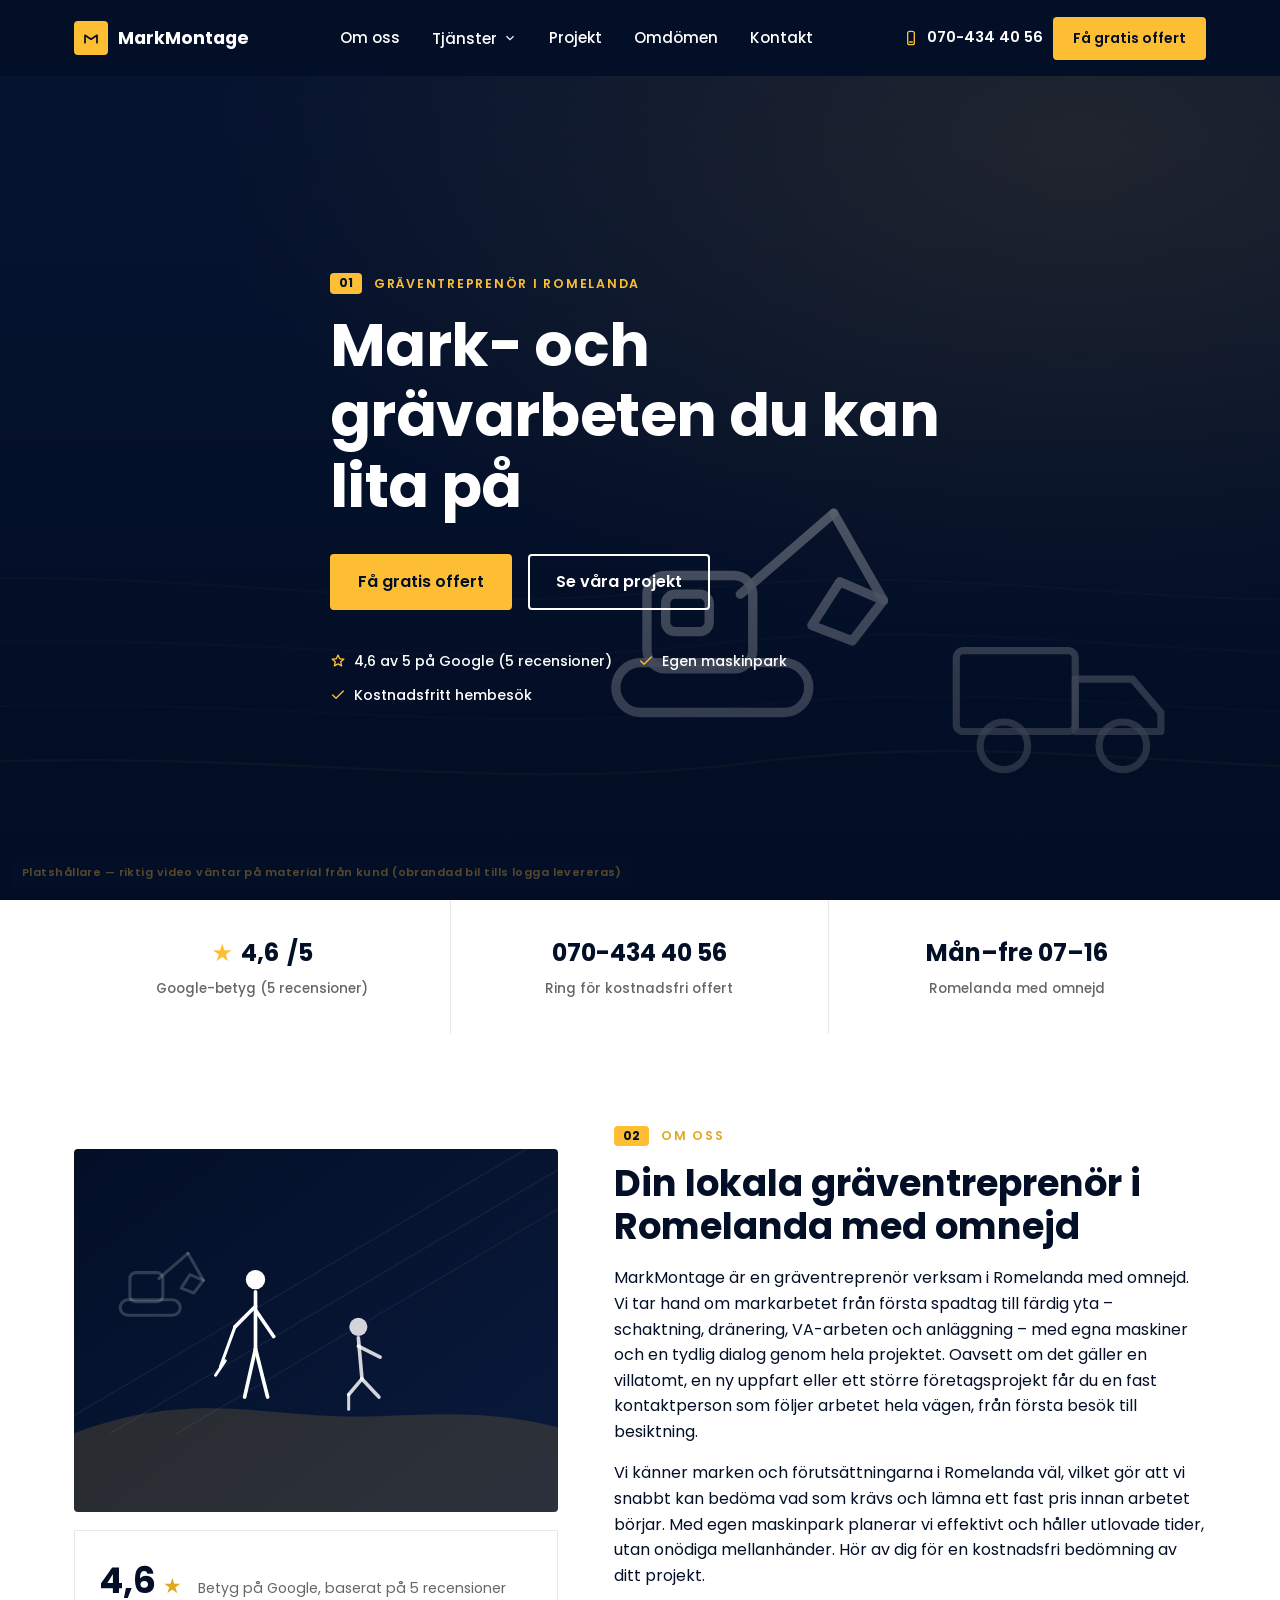
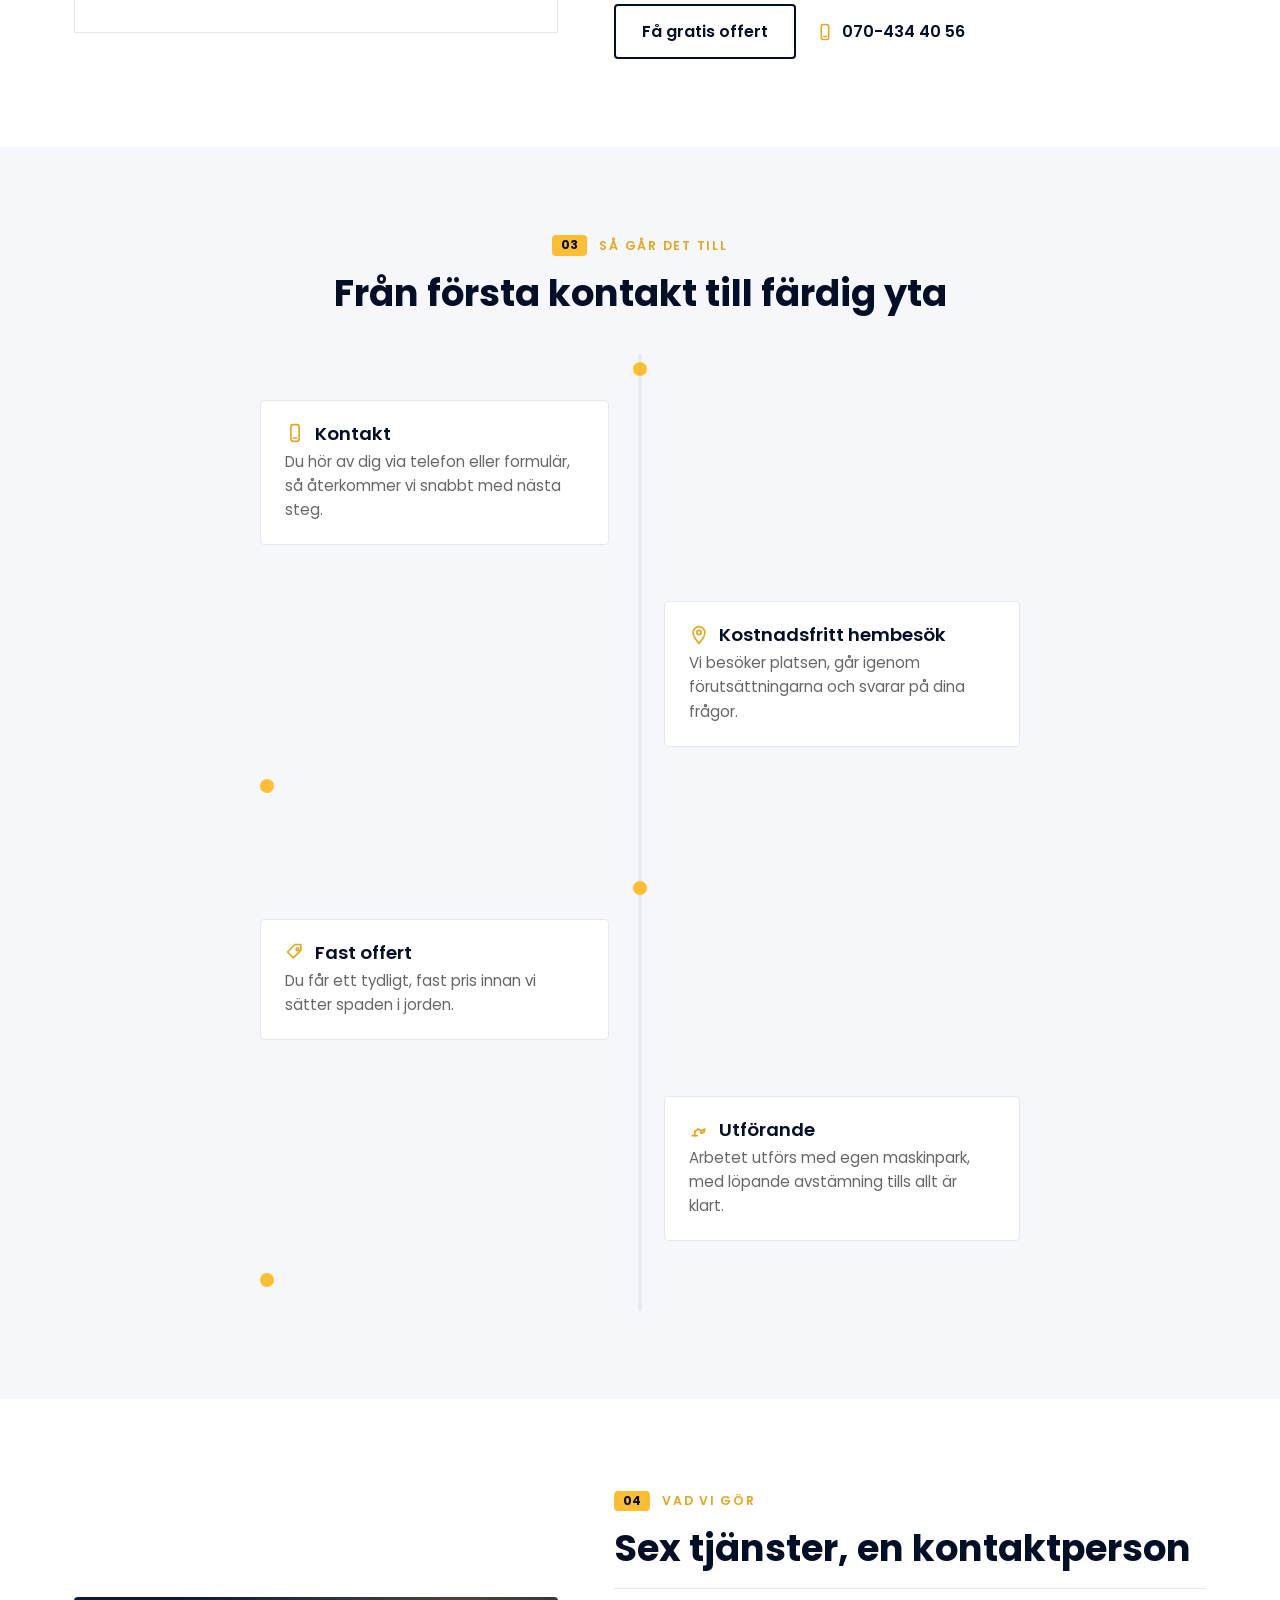
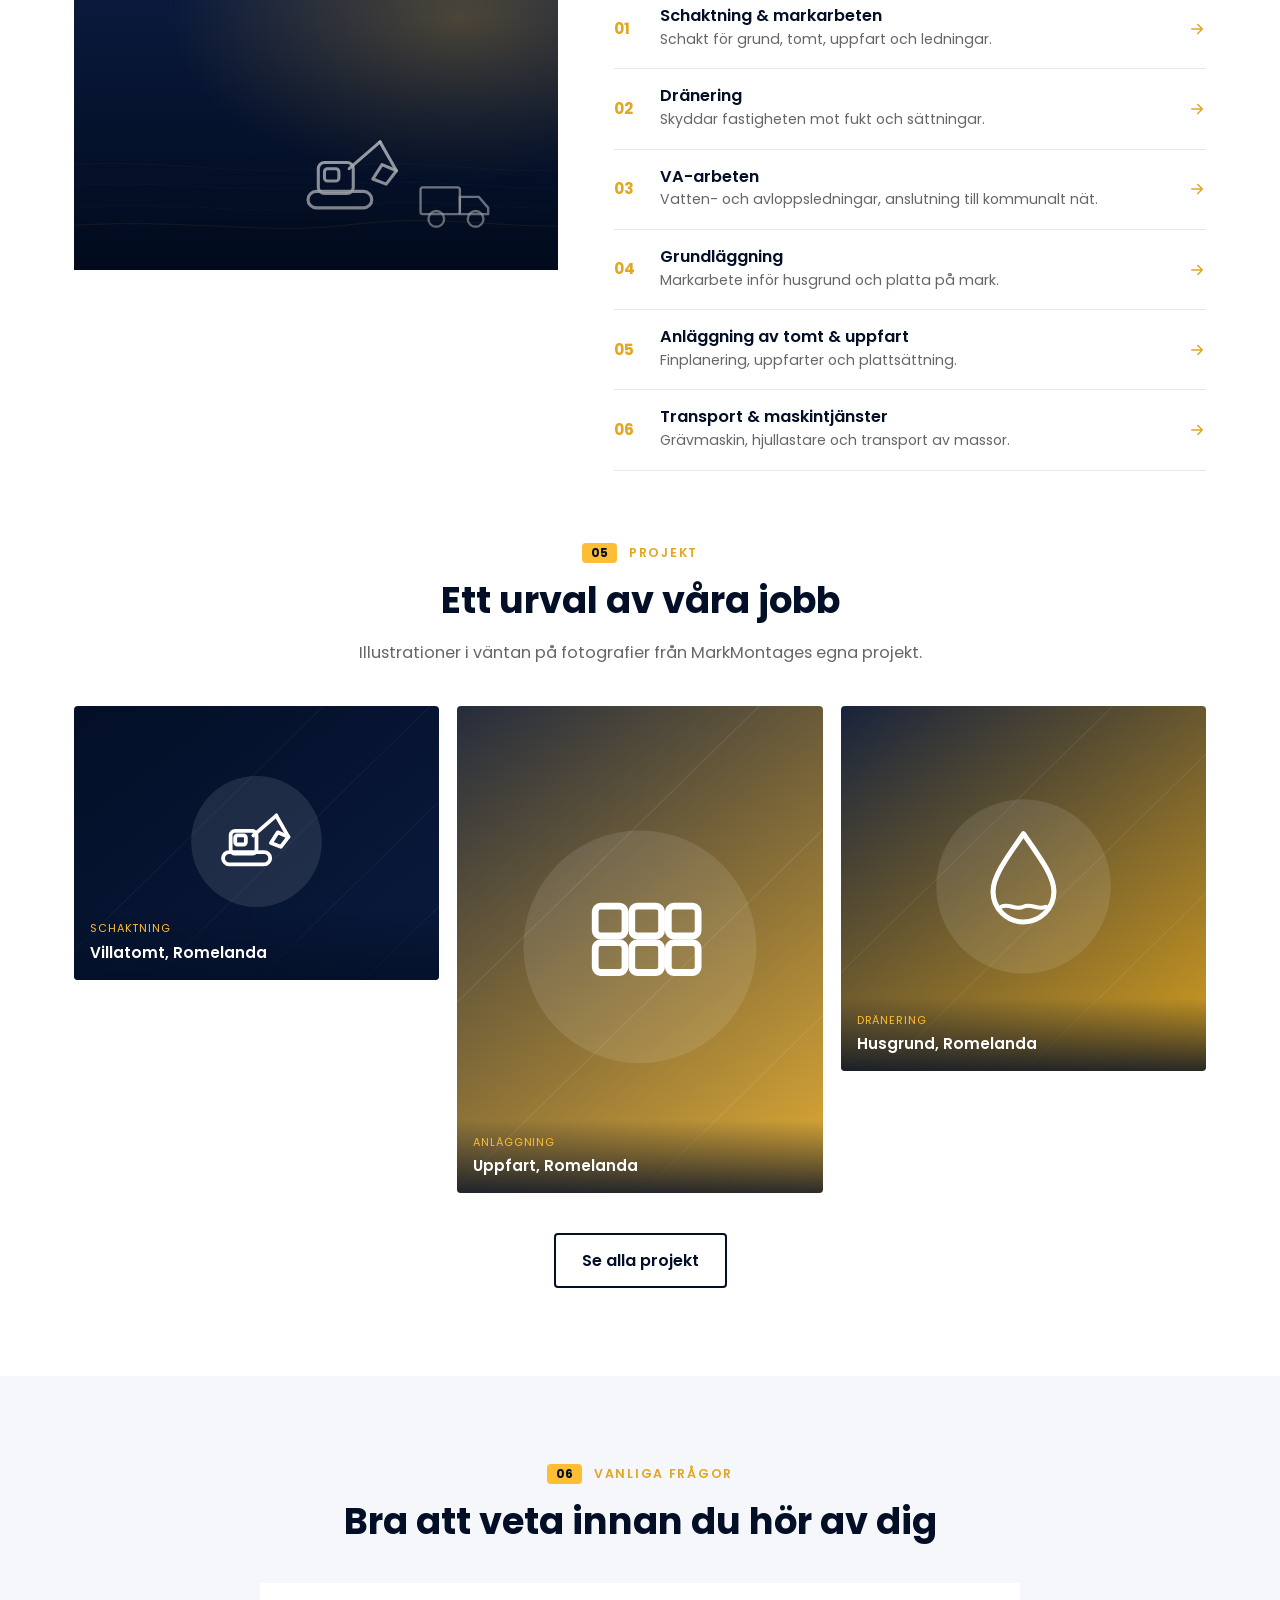
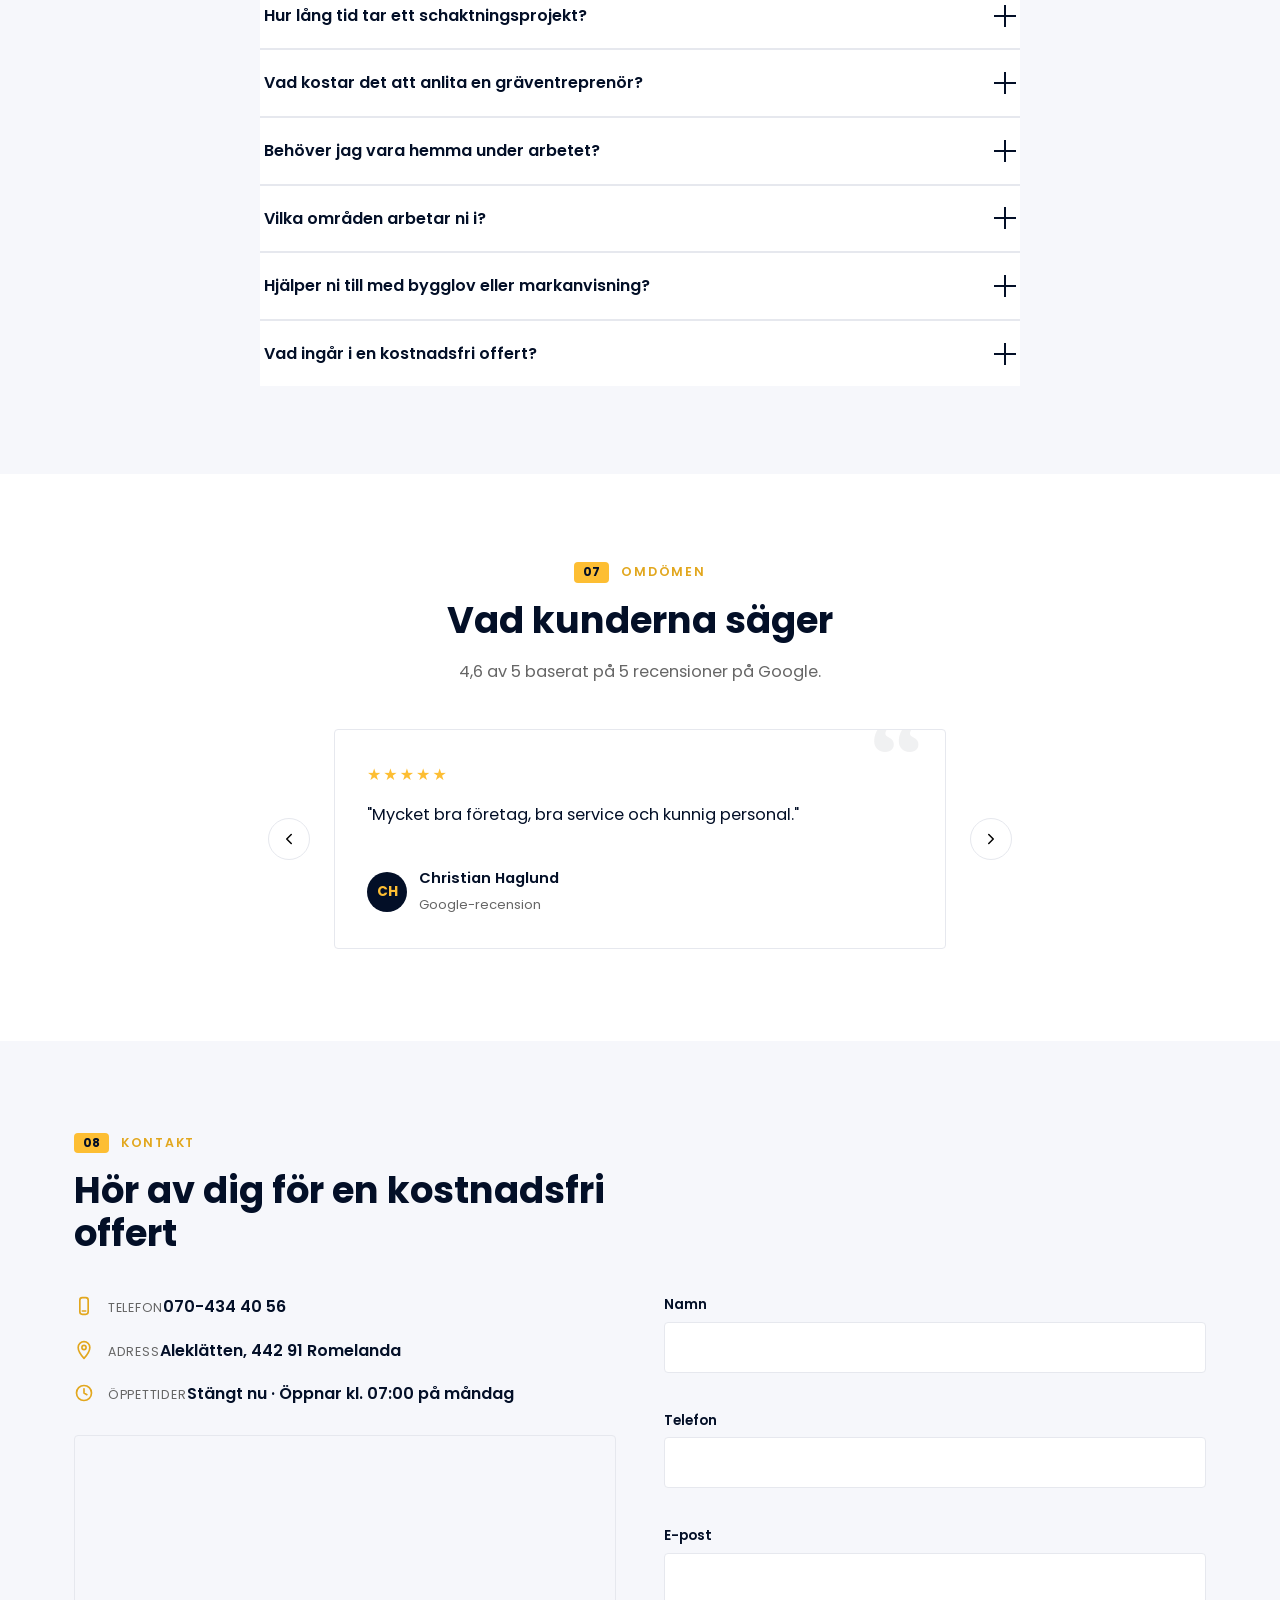
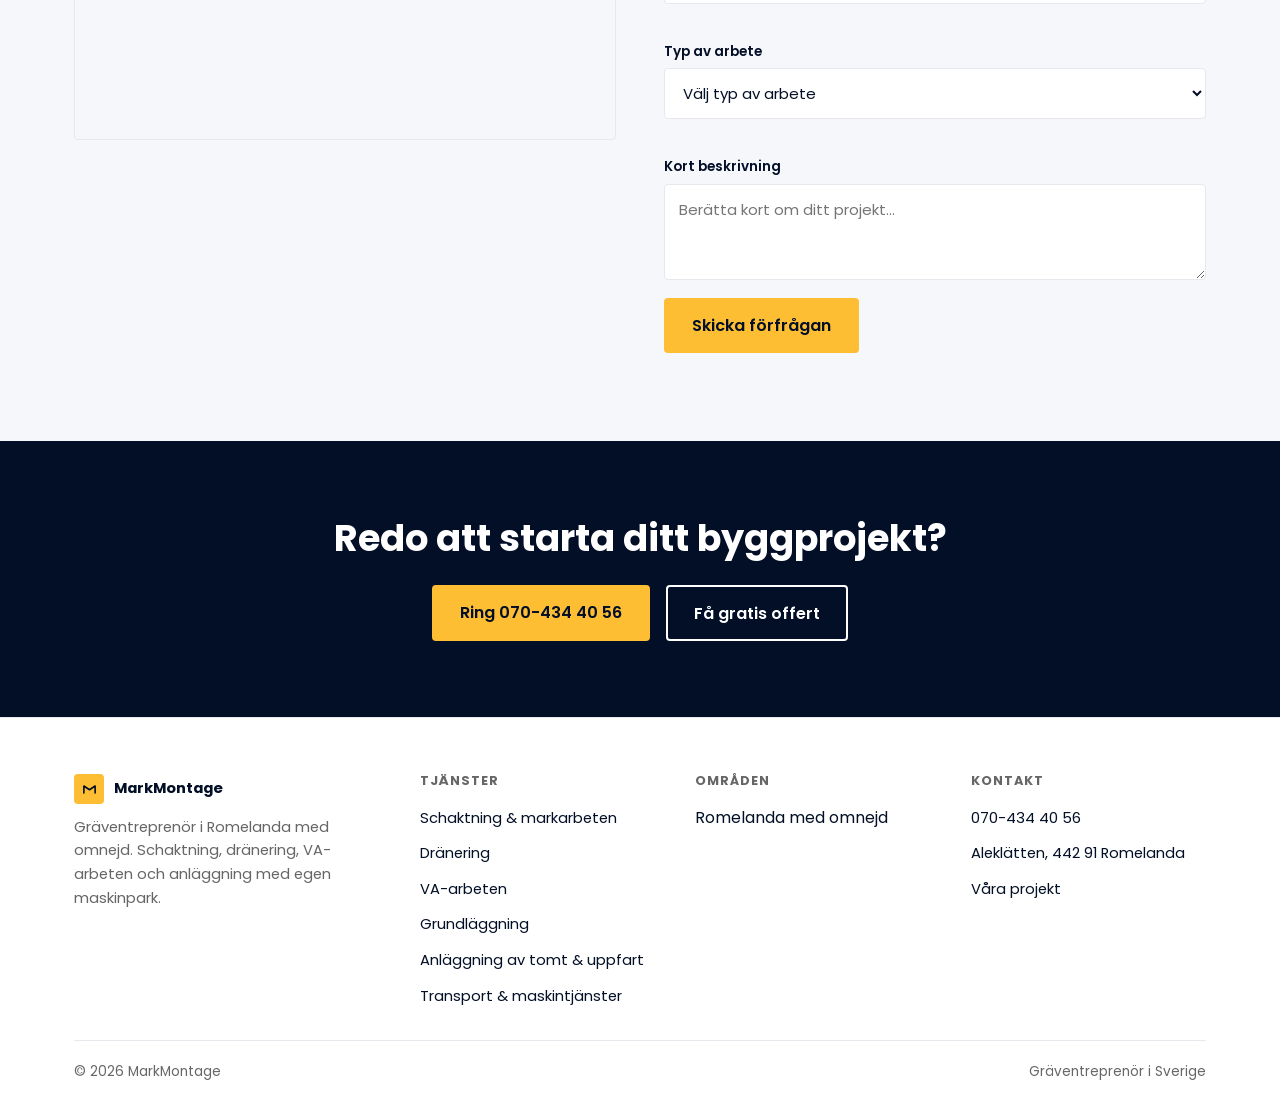
==== commit 772b8b64: "Restructure homepage per reference-mix direction Left-align hero with numbered section tag, dual CTA" ====
--- a/index.html
+++ b/index.html
@@ -123,10 +123,20 @@
       <span class="hero-placeholder-note">Platshållare — riktig video väntar på material från kund (obrandad bil tills logga levereras)</span>
     </div>
     <div class="hero-veil"></div>
-    <div class="hero-inner">
-      <span class="hero-label">★ 4,6 Google-betyg • Romelanda</span>
-      <h1>Mark- och grävarbeten du kan lita på</h1>
-      <button type="button" class="btn btn-amber" data-quote-trigger>Få gratis offert</button>
+    <div class="wrap">
+      <div class="hero-inner">
+        <div class="section-tag on-dark"><span class="no">01</span><span class="label">Gräventreprenör i Romelanda</span></div>
+        <h1>Mark- och grävarbeten du kan lita på</h1>
+        <div class="hero-actions">
+          <button type="button" class="btn btn-amber" data-quote-trigger>Få gratis offert</button>
+          <a href="#projekt" class="btn btn-outline-white">Se våra projekt</a>
+        </div>
+        <div class="hero-badges">
+          <span class="hero-badge"><svg viewBox="0 0 24 24" fill="none" stroke="currentColor" stroke-width="2" stroke-linecap="round" stroke-linejoin="round"><path d="M12 3l2.6 5.6 6.1.6-4.6 4.1 1.3 6-5.4-3.1-5.4 3.1 1.3-6-4.6-4.1 6.1-.6z"/></svg>4,6 av 5 på Google (5 recensioner)</span>
+          <span class="hero-badge"><svg viewBox="0 0 24 24" fill="none" stroke="currentColor" stroke-width="2" stroke-linecap="round" stroke-linejoin="round"><path d="M20 6L9 17l-5-5"/></svg>Egen maskinpark</span>
+          <span class="hero-badge"><svg viewBox="0 0 24 24" fill="none" stroke="currentColor" stroke-width="2" stroke-linecap="round" stroke-linejoin="round"><path d="M20 6L9 17l-5-5"/></svg>Kostnadsfritt hembesök</span>
+        </div>
+      </div>
     </div>
   </section>
 
@@ -151,11 +161,17 @@
   <!-- ===================== ABOUT ===================== -->
   <section class="section" id="omoss">
     <div class="wrap about-grid">
-      <div class="about-media">
-        <img src="assets/img/about.svg" alt="Illustration av markarbetare på plats" loading="lazy" />
+      <div class="about-visual">
+        <div class="about-media">
+          <img src="assets/img/about.svg" alt="Illustration av markarbetare på plats" loading="lazy" />
+        </div>
+        <div class="about-callout">
+          <span class="big">4,6 <span class="star">★</span></span>
+          <span class="cap">Betyg på Google, baserat på 5 recensioner</span>
+        </div>
       </div>
       <div>
-        <p class="eyebrow">Om oss</p>
+        <div class="section-tag"><span class="no">02</span><span class="label">Om oss</span></div>
         <h2>Din lokala gräventreprenör i Romelanda med omnejd</h2>
         <p>MarkMontage är en gräventreprenör verksam i Romelanda med omnejd. Vi tar hand om markarbetet från första spadtag till färdig yta – schaktning, dränering, VA-arbeten och anläggning – med egna maskiner och en tydlig dialog genom hela projektet. Oavsett om det gäller en villatomt, en ny uppfart eller ett större företagsprojekt får du en fast kontaktperson som följer arbetet hela vägen, från första besök till besiktning.</p>
         <p>Vi känner marken och förutsättningarna i Romelanda väl, vilket gör att vi snabbt kan bedöma vad som krävs och lämna ett fast pris innan arbetet börjar. Med egen maskinpark planerar vi effektivt och håller utlovade tider, utan onödiga mellanhänder. Hör av dig för en kostnadsfri bedömning av ditt projekt.</p>
@@ -174,7 +190,7 @@
   <section class="section alt">
     <div class="wrap">
       <div class="section-head center">
-        <p class="eyebrow" style="text-align:center">Så går det till</p>
+        <div class="section-tag" style="justify-content:center;display:flex"><span class="no">03</span><span class="label">Så går det till</span></div>
         <h2>Från första kontakt till färdig yta</h2>
       </div>
       <div class="process-wrap">
@@ -220,8 +236,50 @@
   <!-- ===================== PROJECT GALLERY (homepage preview) ===================== -->
   <section class="section" id="projekt">
     <div class="wrap">
+      <div class="featured-services">
+        <div class="img-wrap">
+          <img src="assets/img/hero-poster.svg" alt="Illustration: MarkMontage på arbetsplats" loading="lazy" />
+        </div>
+        <div>
+          <div class="section-tag"><span class="no">04</span><span class="label">Vad vi gör</span></div>
+          <h2>Sex tjänster, en kontaktperson</h2>
+          <div class="feat-list">
+            <a class="feat-row" href="tjanster/schaktning.html">
+              <span class="num">01</span>
+              <span class="txt"><h3>Schaktning &amp; markarbeten</h3><p>Schakt för grund, tomt, uppfart och ledningar.</p></span>
+              <svg class="arrow" viewBox="0 0 24 24" fill="none" stroke="currentColor" stroke-width="2" stroke-linecap="round" stroke-linejoin="round"><path d="M5 12h14M13 6l6 6-6 6"/></svg>
+            </a>
+            <a class="feat-row" href="tjanster/dranering.html">
+              <span class="num">02</span>
+              <span class="txt"><h3>Dränering</h3><p>Skyddar fastigheten mot fukt och sättningar.</p></span>
+              <svg class="arrow" viewBox="0 0 24 24" fill="none" stroke="currentColor" stroke-width="2" stroke-linecap="round" stroke-linejoin="round"><path d="M5 12h14M13 6l6 6-6 6"/></svg>
+            </a>
+            <a class="feat-row" href="tjanster/va-arbeten.html">
+              <span class="num">03</span>
+              <span class="txt"><h3>VA-arbeten</h3><p>Vatten- och avloppsledningar, anslutning till kommunalt nät.</p></span>
+              <svg class="arrow" viewBox="0 0 24 24" fill="none" stroke="currentColor" stroke-width="2" stroke-linecap="round" stroke-linejoin="round"><path d="M5 12h14M13 6l6 6-6 6"/></svg>
+            </a>
+            <a class="feat-row" href="tjanster/grundlaggning.html">
+              <span class="num">04</span>
+              <span class="txt"><h3>Grundläggning</h3><p>Markarbete inför husgrund och platta på mark.</p></span>
+              <svg class="arrow" viewBox="0 0 24 24" fill="none" stroke="currentColor" stroke-width="2" stroke-linecap="round" stroke-linejoin="round"><path d="M5 12h14M13 6l6 6-6 6"/></svg>
+            </a>
+            <a class="feat-row" href="tjanster/anlaggning.html">
+              <span class="num">05</span>
+              <span class="txt"><h3>Anläggning av tomt &amp; uppfart</h3><p>Finplanering, uppfarter och plattsättning.</p></span>
+              <svg class="arrow" viewBox="0 0 24 24" fill="none" stroke="currentColor" stroke-width="2" stroke-linecap="round" stroke-linejoin="round"><path d="M5 12h14M13 6l6 6-6 6"/></svg>
+            </a>
+            <a class="feat-row" href="tjanster/transport.html">
+              <span class="num">06</span>
+              <span class="txt"><h3>Transport &amp; maskintjänster</h3><p>Grävmaskin, hjullastare och transport av massor.</p></span>
+              <svg class="arrow" viewBox="0 0 24 24" fill="none" stroke="currentColor" stroke-width="2" stroke-linecap="round" stroke-linejoin="round"><path d="M5 12h14M13 6l6 6-6 6"/></svg>
+            </a>
+          </div>
+        </div>
+      </div>
+
       <div class="section-head center">
-        <p class="eyebrow" style="text-align:center">Projekt</p>
+        <div class="section-tag" style="justify-content:center;display:flex"><span class="no">05</span><span class="label">Projekt</span></div>
         <h2>Ett urval av våra jobb</h2>
         <p class="lead">Illustrationer i väntan på fotografier från MarkMontages egna projekt.</p>
       </div>
@@ -249,7 +307,7 @@
   <section class="section alt">
     <div class="wrap">
       <div class="section-head center">
-        <p class="eyebrow" style="text-align:center">Vanliga frågor</p>
+        <div class="section-tag" style="justify-content:center;display:flex"><span class="no">06</span><span class="label">Vanliga frågor</span></div>
         <h2>Bra att veta innan du hör av dig</h2>
       </div>
       <div class="faq-list">
@@ -285,7 +343,7 @@
   <section class="section" id="omdomen">
     <div class="wrap">
       <div class="section-head center">
-        <p class="eyebrow" style="text-align:center">Omdömen</p>
+        <div class="section-tag" style="justify-content:center;display:flex"><span class="no">07</span><span class="label">Omdömen</span></div>
         <h2>Vad kunderna säger</h2>
         <p class="lead">4,6 av 5 baserat på 5 recensioner på Google.</p>
       </div>
@@ -334,7 +392,7 @@
   <section class="section alt" id="kontakt">
     <div class="wrap">
       <div class="section-head">
-        <p class="eyebrow">Kontakt</p>
+        <div class="section-tag"><span class="no">08</span><span class="label">Kontakt</span></div>
         <h2>Hör av dig för en kostnadsfri offert</h2>
       </div>
       <div class="contact-layout">
--- a/assets/css/style.css
+++ b/assets/css/style.css
@@ -120,6 +120,37 @@
   margin-bottom: 14px;
 }
 
+/* Numbered section tag — "01 · Om oss" editorial marker */
+
+.section-tag {
+  display: inline-flex;
+  align-items: center;
+  gap: 12px;
+  margin-bottom: 16px;
+}
+
+.section-tag .no {
+  font-weight: 700;
+  font-size: 0.76rem;
+  color: var(--navy);
+  background: var(--amber);
+  padding: 4px 9px;
+  border-radius: var(--radius);
+  line-height: 1;
+}
+
+.section-tag .label {
+  text-transform: uppercase;
+  letter-spacing: 0.14em;
+  font-size: 0.78rem;
+  font-weight: 600;
+  color: var(--amber-dark);
+}
+
+.section-tag.on-dark .label {
+  color: var(--amber);
+}
+
 .section-head {
   max-width: 640px;
   margin: 0 0 40px;
@@ -525,20 +556,8 @@
 }
 
 .hero-inner {
-  max-width: 760px;
-  margin: 0 auto;
-  padding: 0 24px;
-  text-align: center;
-}
-
-.hero-label {
-  display: inline-flex;
-  align-items: center;
-  gap: 6px;
-  color: var(--amber);
-  font-size: 0.9rem;
-  font-weight: 600;
-  margin-bottom: 18px;
+  max-width: 620px;
+  text-align: left;
 }
 
 .hero-inner h1 {
@@ -550,6 +569,35 @@
   margin: 0 0 32px;
 }
 
+.hero-actions {
+  display: flex;
+  flex-wrap: wrap;
+  gap: 16px;
+}
+
+.hero-badges {
+  display: flex;
+  flex-wrap: wrap;
+  gap: 12px 26px;
+  margin-top: 40px;
+}
+
+.hero-badge {
+  display: inline-flex;
+  align-items: center;
+  gap: 8px;
+  color: var(--white);
+  font-size: 0.88rem;
+  font-weight: 500;
+}
+
+.hero-badge svg {
+  width: 16px;
+  height: 16px;
+  color: var(--amber);
+  flex: none;
+}
+
 /* Trust bar */
 
 .trust-bar {
@@ -602,10 +650,42 @@
   align-items: center;
 }
 
+.about-visual {
+  display: grid;
+  gap: 18px;
+  align-content: start;
+}
+
 .about-media {
   border-radius: var(--radius);
   overflow: hidden;
   aspect-ratio: 4 / 3;
+}
+
+.about-callout {
+  border: 1px solid var(--line);
+  padding: 22px 24px;
+  display: flex;
+  align-items: baseline;
+  gap: 16px;
+}
+
+.about-callout .big {
+  font-size: 2.2rem;
+  font-weight: 700;
+  color: var(--navy);
+  flex: none;
+  white-space: nowrap;
+}
+
+.about-callout .big .star {
+  color: var(--amber-dark);
+  font-size: 1.3rem;
+}
+
+.about-callout .cap {
+  color: var(--ink-muted);
+  font-size: 0.88rem;
 }
 
 .about-cta-row {
@@ -741,6 +821,71 @@
   grid-column: 1;
 }
 
+/* Featured services band */
+
+.featured-services {
+  display: grid;
+  grid-template-columns: 0.9fr 1.1fr;
+  gap: 56px;
+  align-items: center;
+  margin-bottom: 72px;
+}
+
+.featured-services .img-wrap {
+  border-radius: var(--radius);
+  overflow: hidden;
+  aspect-ratio: 4 / 3;
+}
+
+.feat-list {
+  border-top: 1px solid var(--line);
+}
+
+.feat-row {
+  display: flex;
+  align-items: center;
+  gap: 20px;
+  padding: 18px 0;
+  border-bottom: 1px solid var(--line);
+  text-decoration: none;
+  color: inherit;
+  transition: padding-left 0.2s ease;
+}
+
+.feat-row:hover {
+  padding-left: 8px;
+}
+
+.feat-row .num {
+  font-weight: 700;
+  color: var(--amber-dark);
+  font-size: 0.95rem;
+  flex: none;
+  width: 26px;
+}
+
+.feat-row .txt {
+  flex: 1;
+}
+
+.feat-row .txt h3 {
+  margin: 0 0 2px;
+  font-size: 1.02rem;
+}
+
+.feat-row .txt p {
+  margin: 0;
+  color: var(--ink-muted);
+  font-size: 0.88rem;
+}
+
+.feat-row .arrow {
+  flex: none;
+  width: 18px;
+  height: 18px;
+  color: var(--amber-dark);
+}
+
 /* Gallery — masonry */
 
 .filter-row {
@@ -1016,6 +1161,7 @@
 }
 
 .review-card {
+  position: relative;
   border: 1px solid var(--line);
   border-radius: var(--radius);
   padding: 32px;
@@ -1024,6 +1170,26 @@
   flex-direction: column;
   gap: 14px;
   background: var(--white);
+  overflow: hidden;
+}
+
+.review-card::before {
+  content: "\201C";
+  position: absolute;
+  top: -0.28em;
+  right: 0.18em;
+  font-family: Georgia, "Times New Roman", serif;
+  font-size: 7rem;
+  font-weight: 700;
+  color: rgba(3, 15, 39, 0.06);
+  line-height: 1;
+  z-index: 0;
+  pointer-events: none;
+}
+
+.review-card > * {
+  position: relative;
+  z-index: 1;
 }
 
 .review-stars {
@@ -1443,12 +1609,22 @@
   }
 
   .about-grid,
-  .contact-layout {
+  .contact-layout,
+  .featured-services {
     grid-template-columns: 1fr;
   }
 
-  .about-media {
+  .about-visual {
     order: -1;
+  }
+
+  .featured-services {
+    gap: 28px;
+    margin-bottom: 56px;
+  }
+
+  .featured-services .img-wrap {
+    aspect-ratio: 16 / 9;
   }
 
   .other-services-grid {
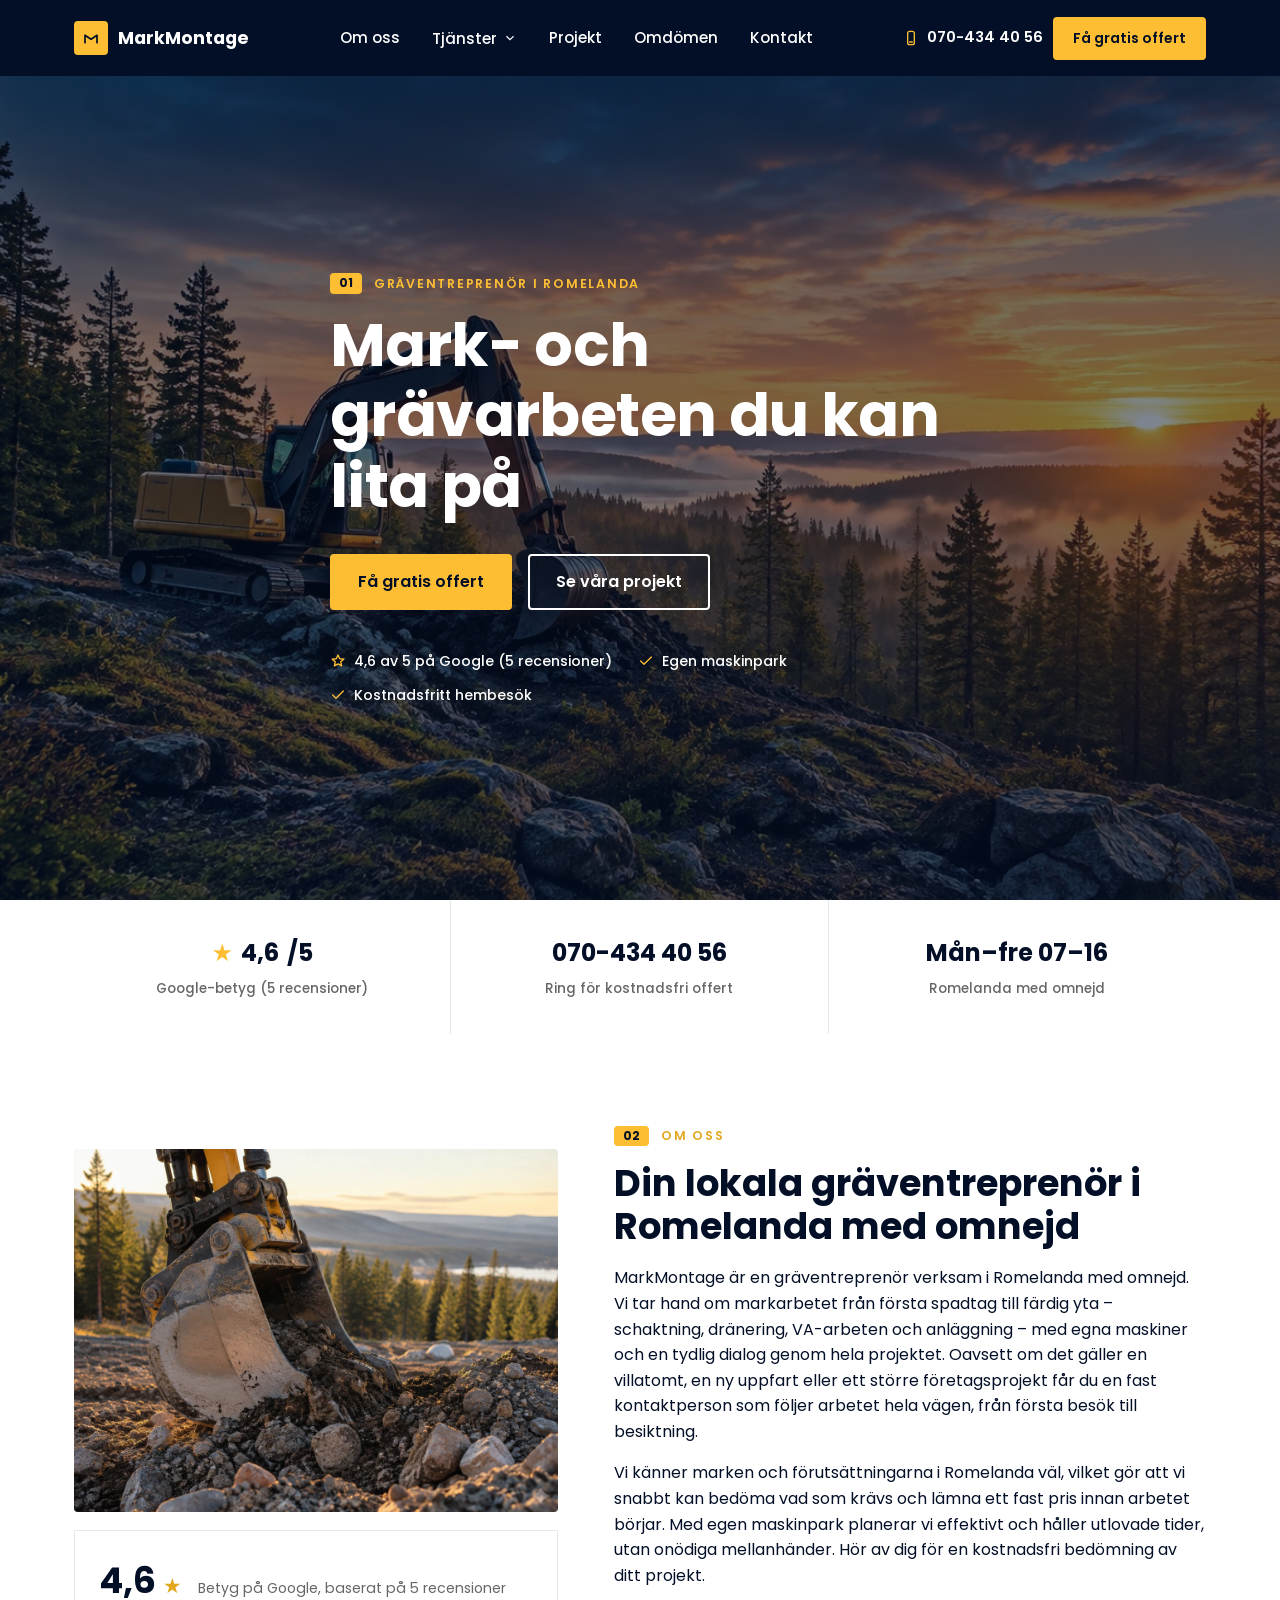
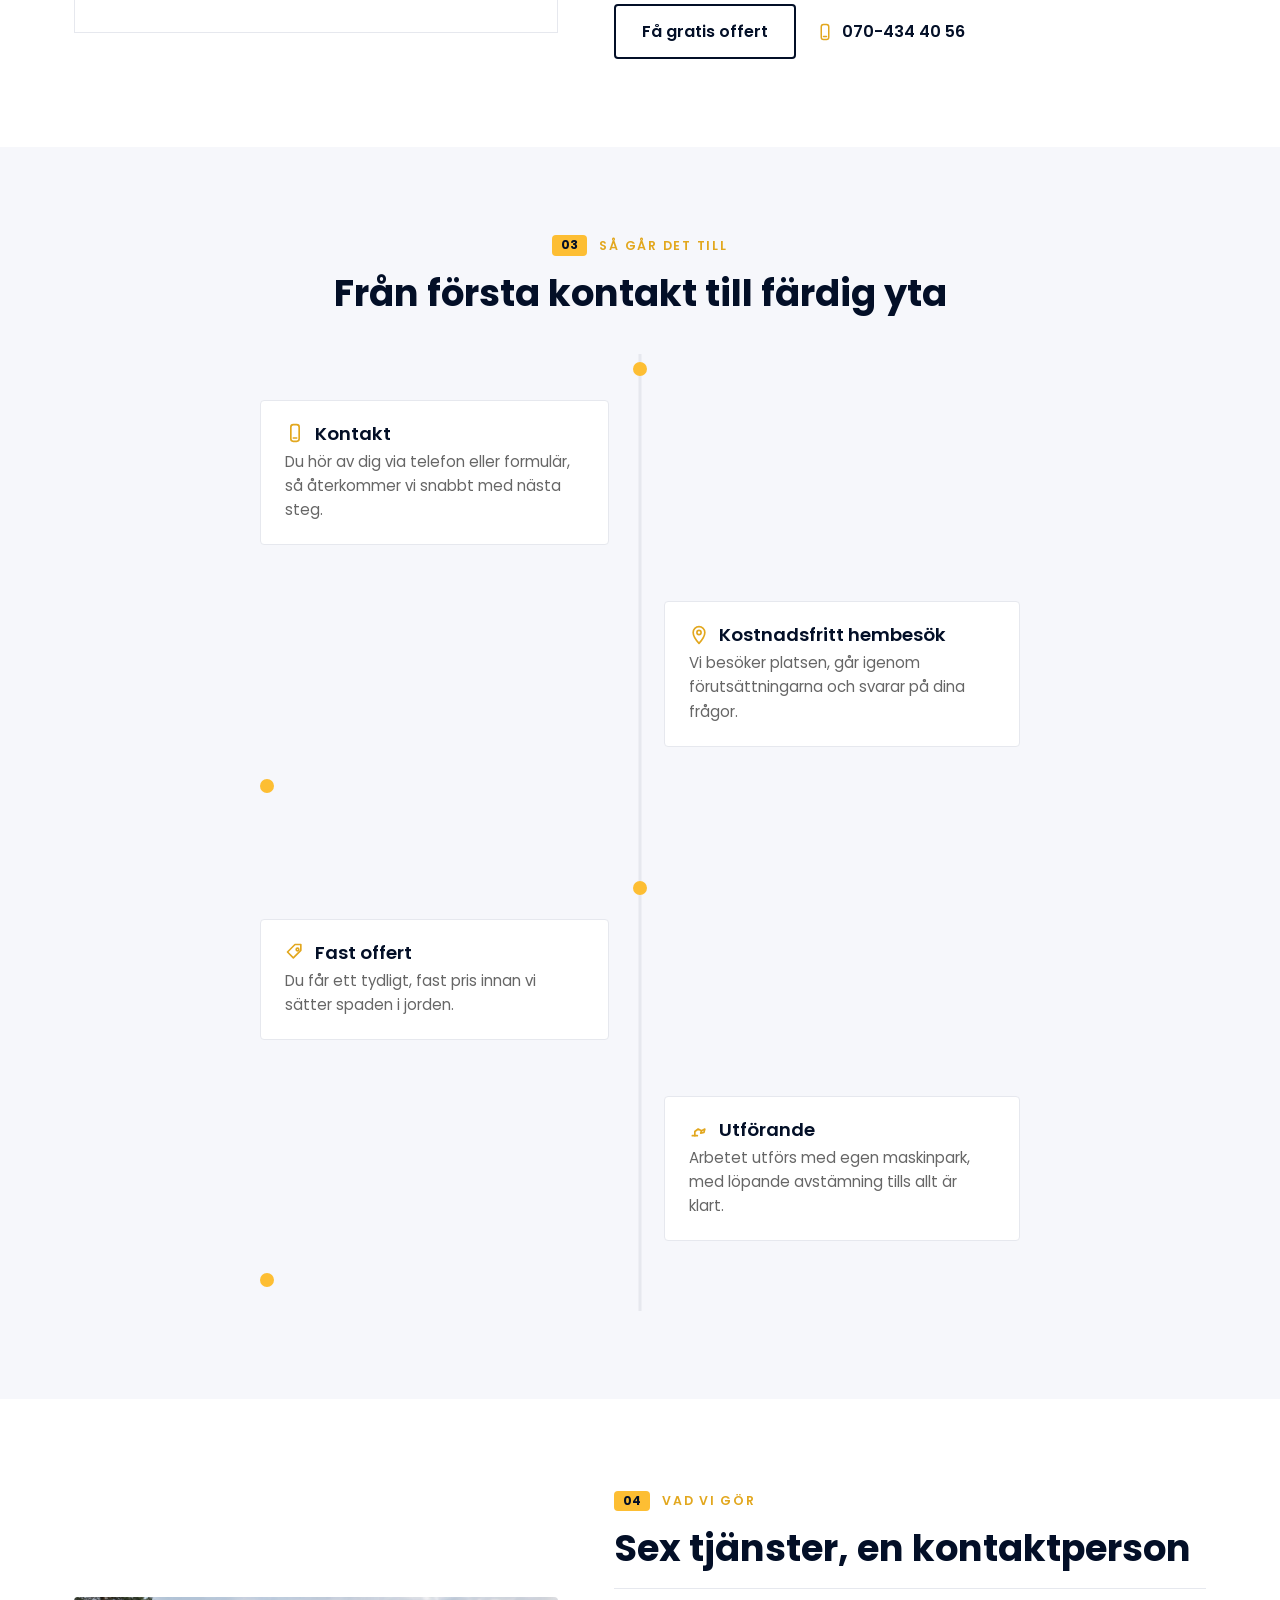
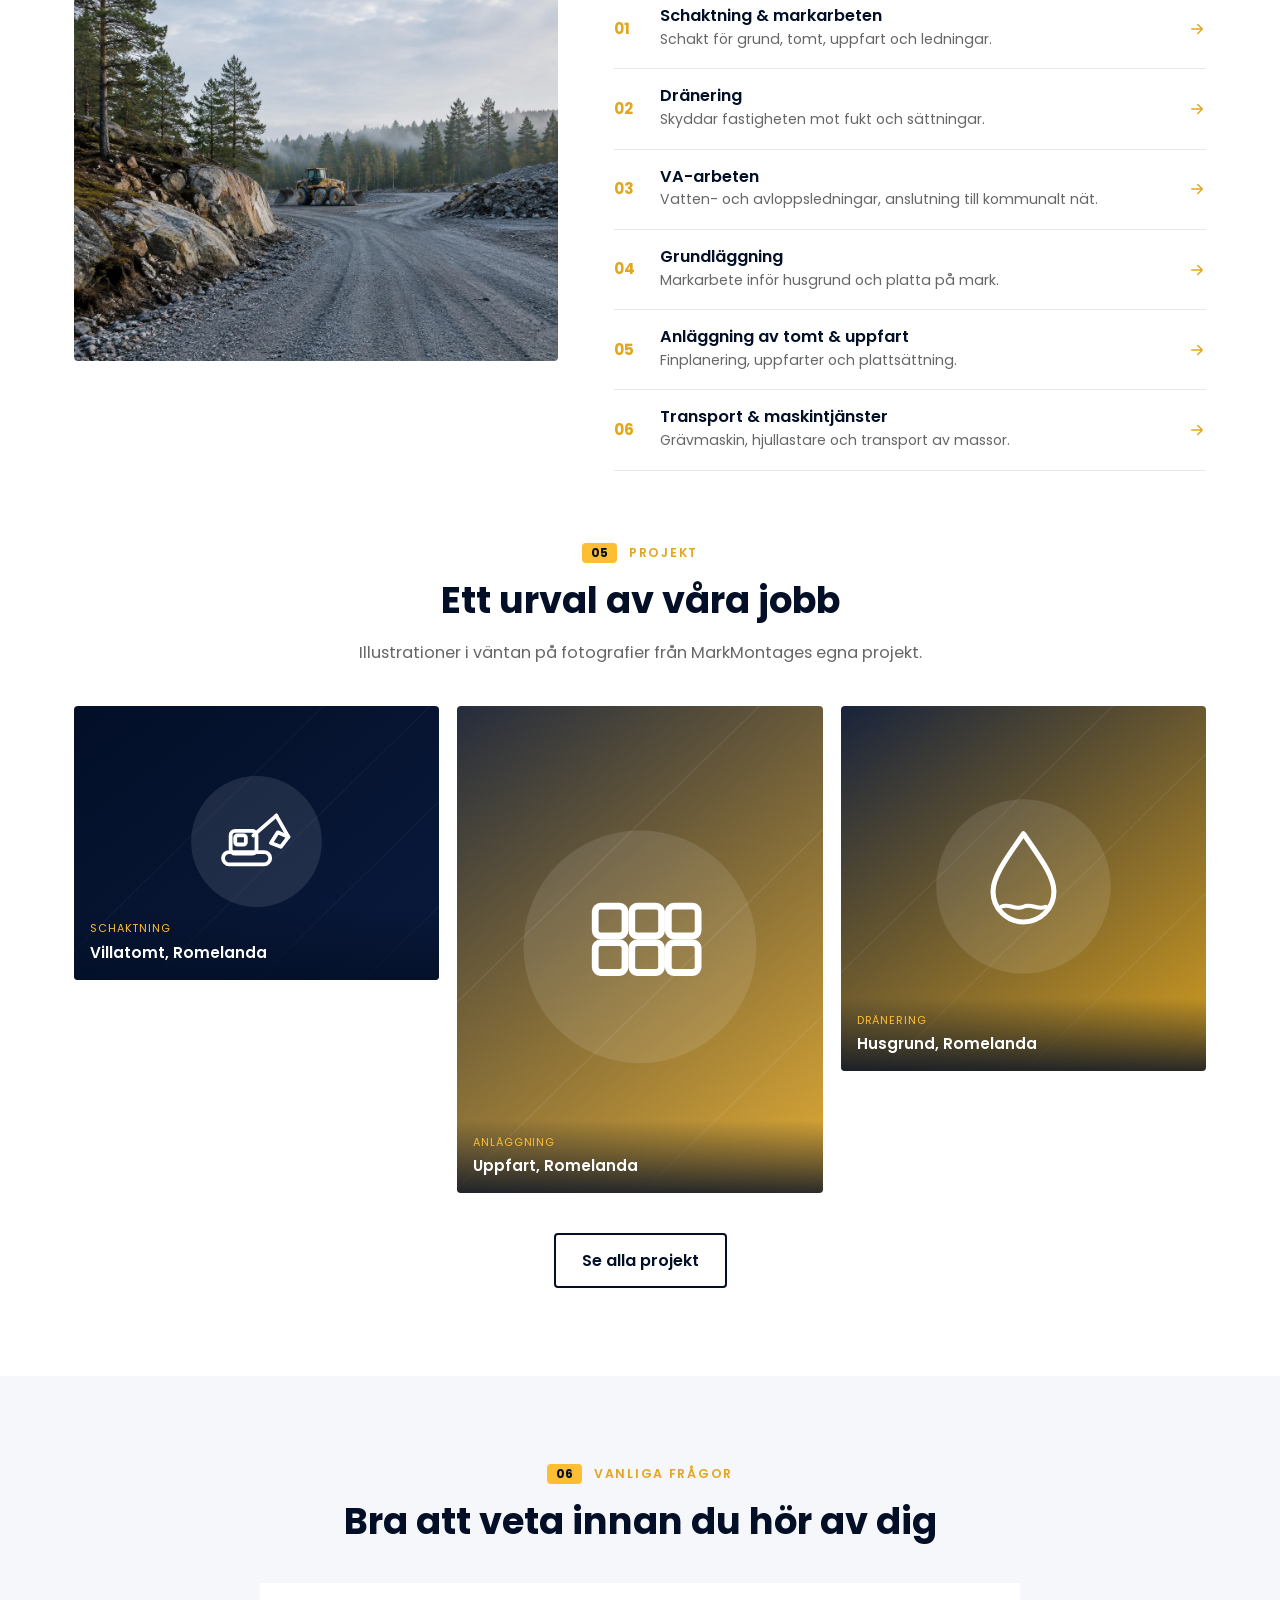
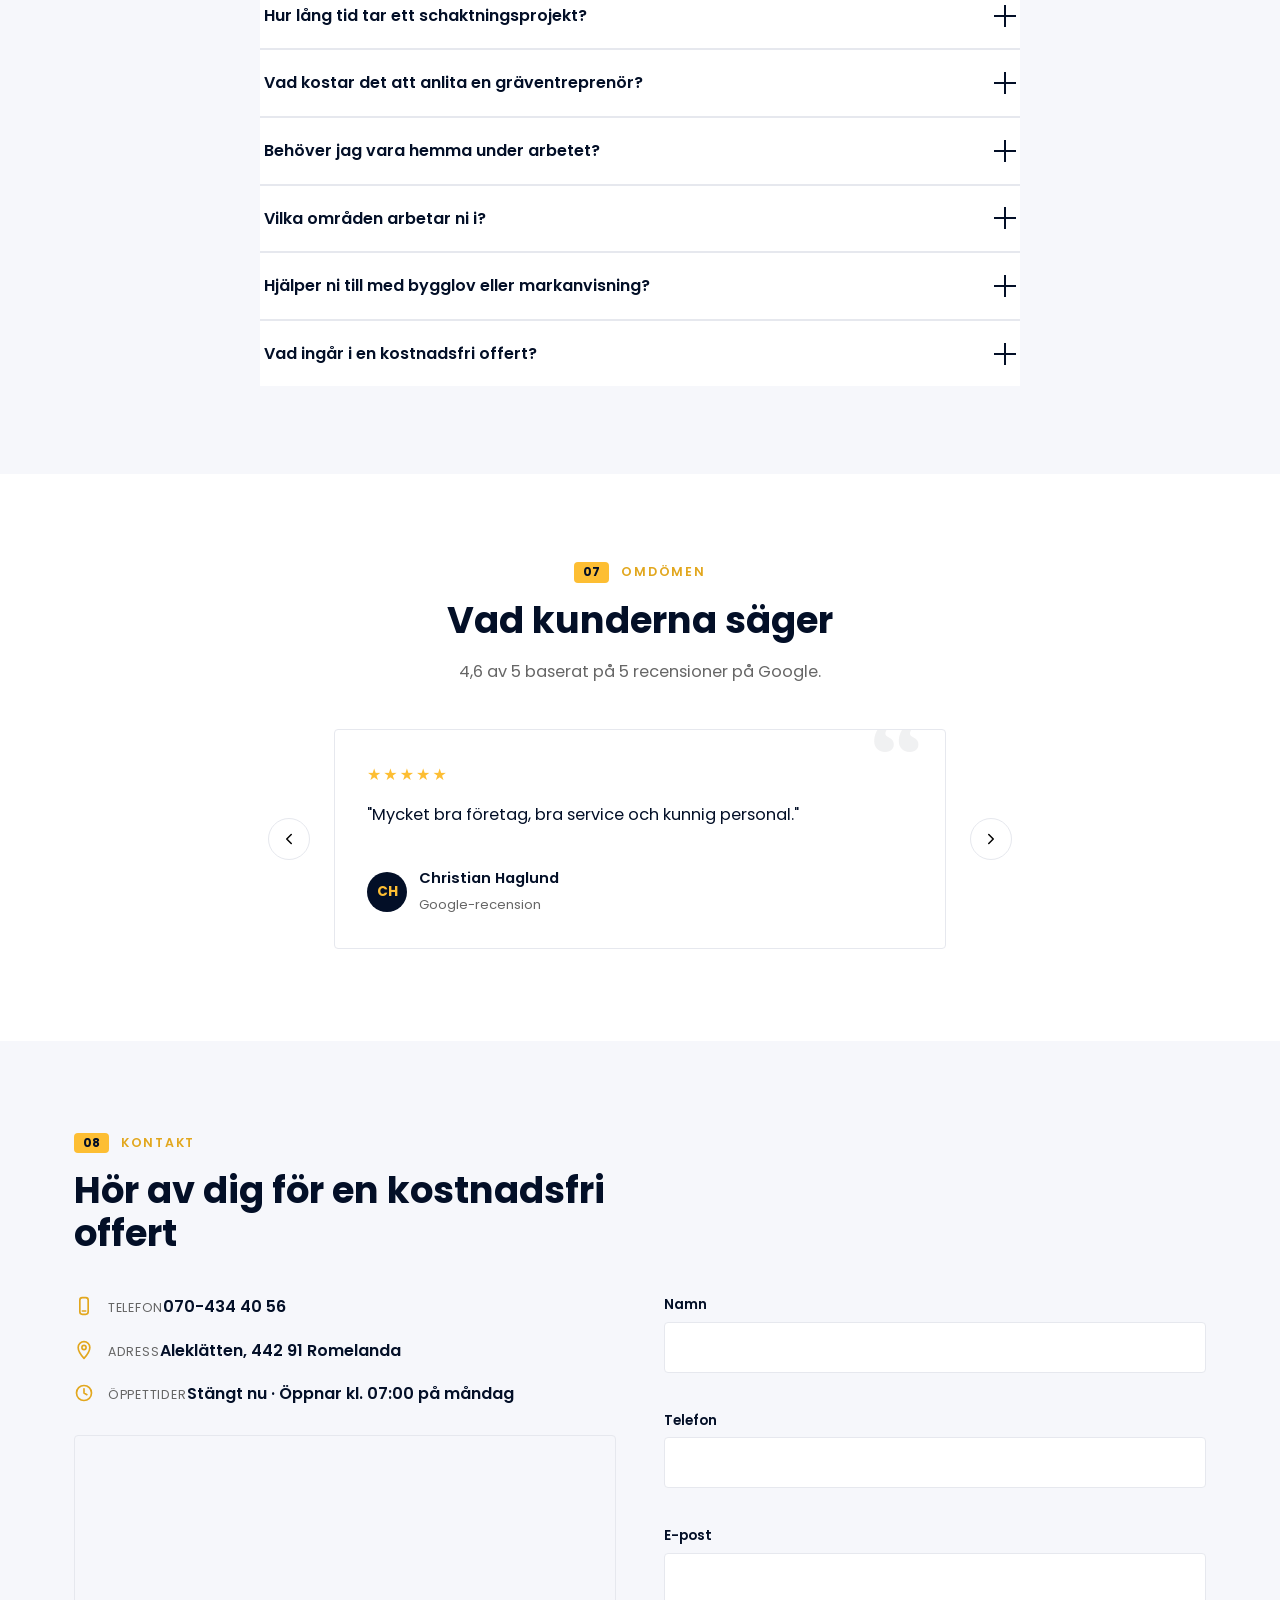
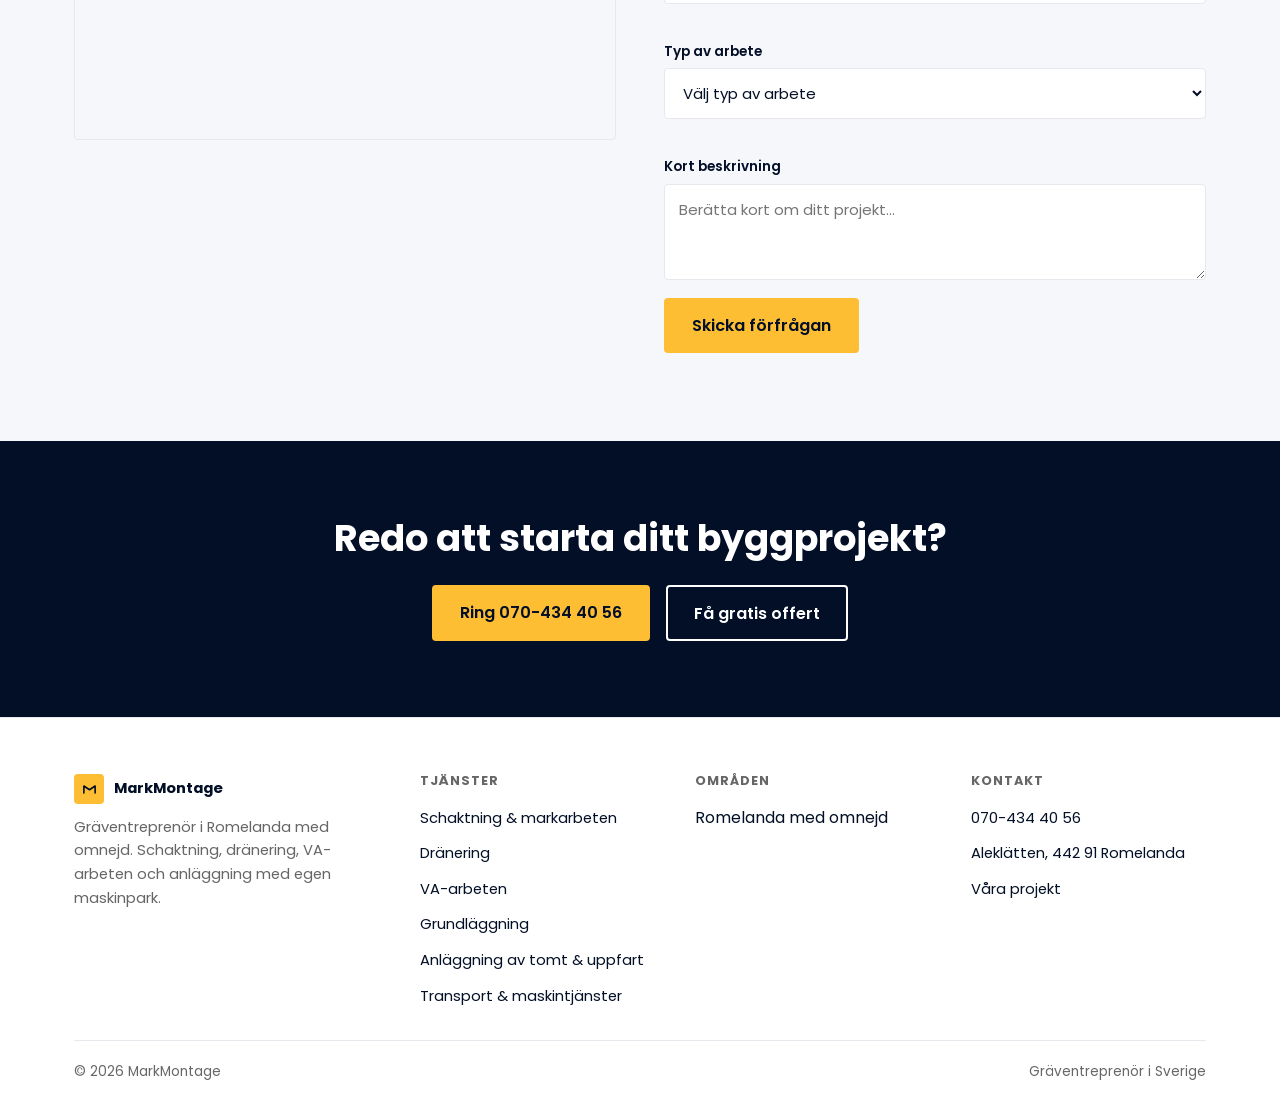
==== commit 83885ea3: "Replace hero/about/services illustrations with AI-generated photography Swap the flat SVG illustrati" ====
--- a/index.html
+++ b/index.html
@@ -119,8 +119,7 @@
   <!-- ===================== HERO ===================== -->
   <section class="hero" id="top">
     <div class="hero-media" aria-hidden="true">
-      <img src="assets/img/hero-poster.svg" alt="" loading="eager" />
-      <span class="hero-placeholder-note">Platshållare — riktig video väntar på material från kund (obrandad bil tills logga levereras)</span>
+      <img src="assets/img/hero-photo.webp" alt="" loading="eager" />
     </div>
     <div class="hero-veil"></div>
     <div class="wrap">
@@ -163,7 +162,7 @@
     <div class="wrap about-grid">
       <div class="about-visual">
         <div class="about-media">
-          <img src="assets/img/about.svg" alt="Illustration av markarbetare på plats" loading="lazy" />
+          <img src="assets/img/about-photo.webp" alt="Grävskopa i arbete i stenig mark" loading="lazy" />
         </div>
         <div class="about-callout">
           <span class="big">4,6 <span class="star">★</span></span>
@@ -238,7 +237,7 @@
     <div class="wrap">
       <div class="featured-services">
         <div class="img-wrap">
-          <img src="assets/img/hero-poster.svg" alt="Illustration: MarkMontage på arbetsplats" loading="lazy" />
+          <img src="assets/img/tjanster-photo.webp" alt="Grusad tillfart under anläggning i terräng" loading="lazy" />
         </div>
         <div>
           <div class="section-tag"><span class="no">04</span><span class="label">Vad vi gör</span></div>
--- a/assets/css/style.css
+++ b/assets/css/style.css
@@ -534,20 +534,6 @@
   object-fit: cover;
 }
 
-.hero-media .hero-placeholder-note {
-  position: absolute;
-  left: 12px;
-  bottom: 12px;
-  background: rgba(3, 15, 39, 0.75);
-  color: var(--amber);
-  font-size: 11px;
-  font-weight: 600;
-  letter-spacing: 0.04em;
-  padding: 6px 10px;
-  border-radius: var(--radius);
-  z-index: 2;
-}
-
 .hero-veil {
   position: absolute;
   inset: 0;
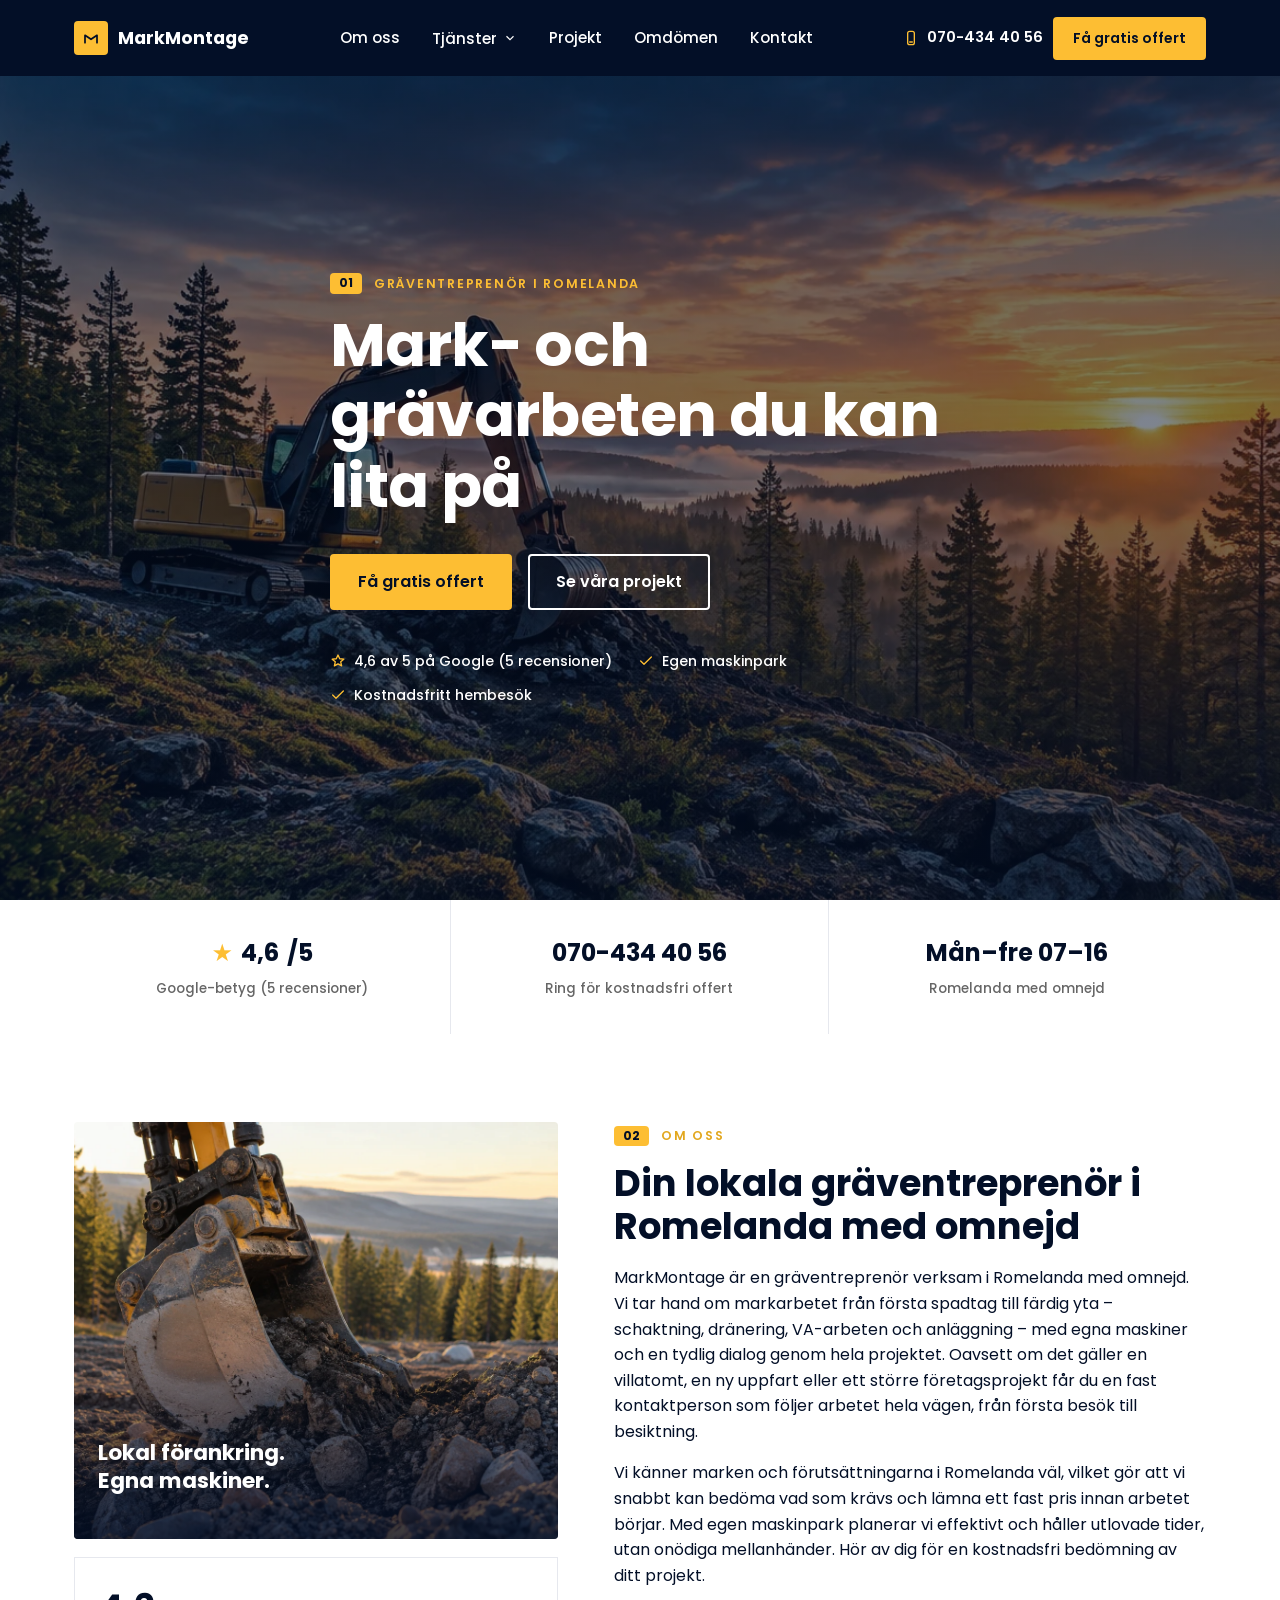
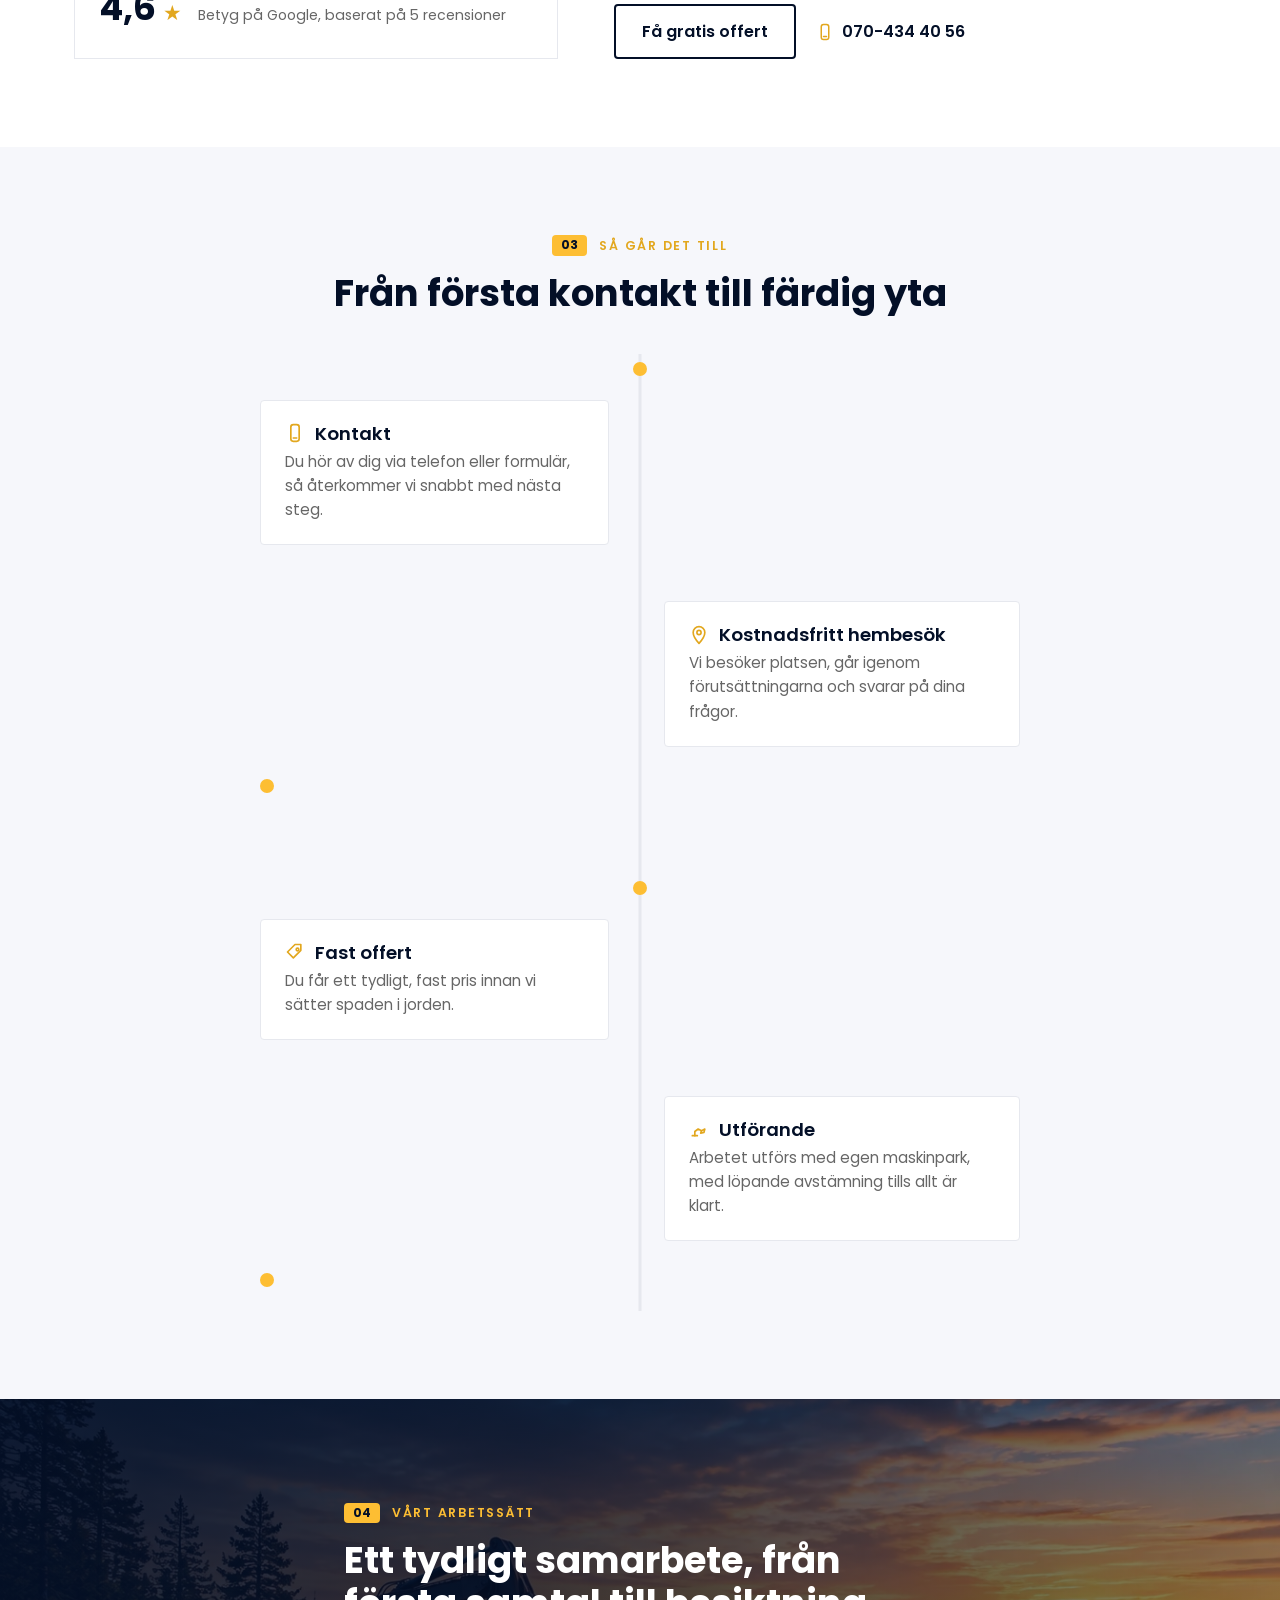
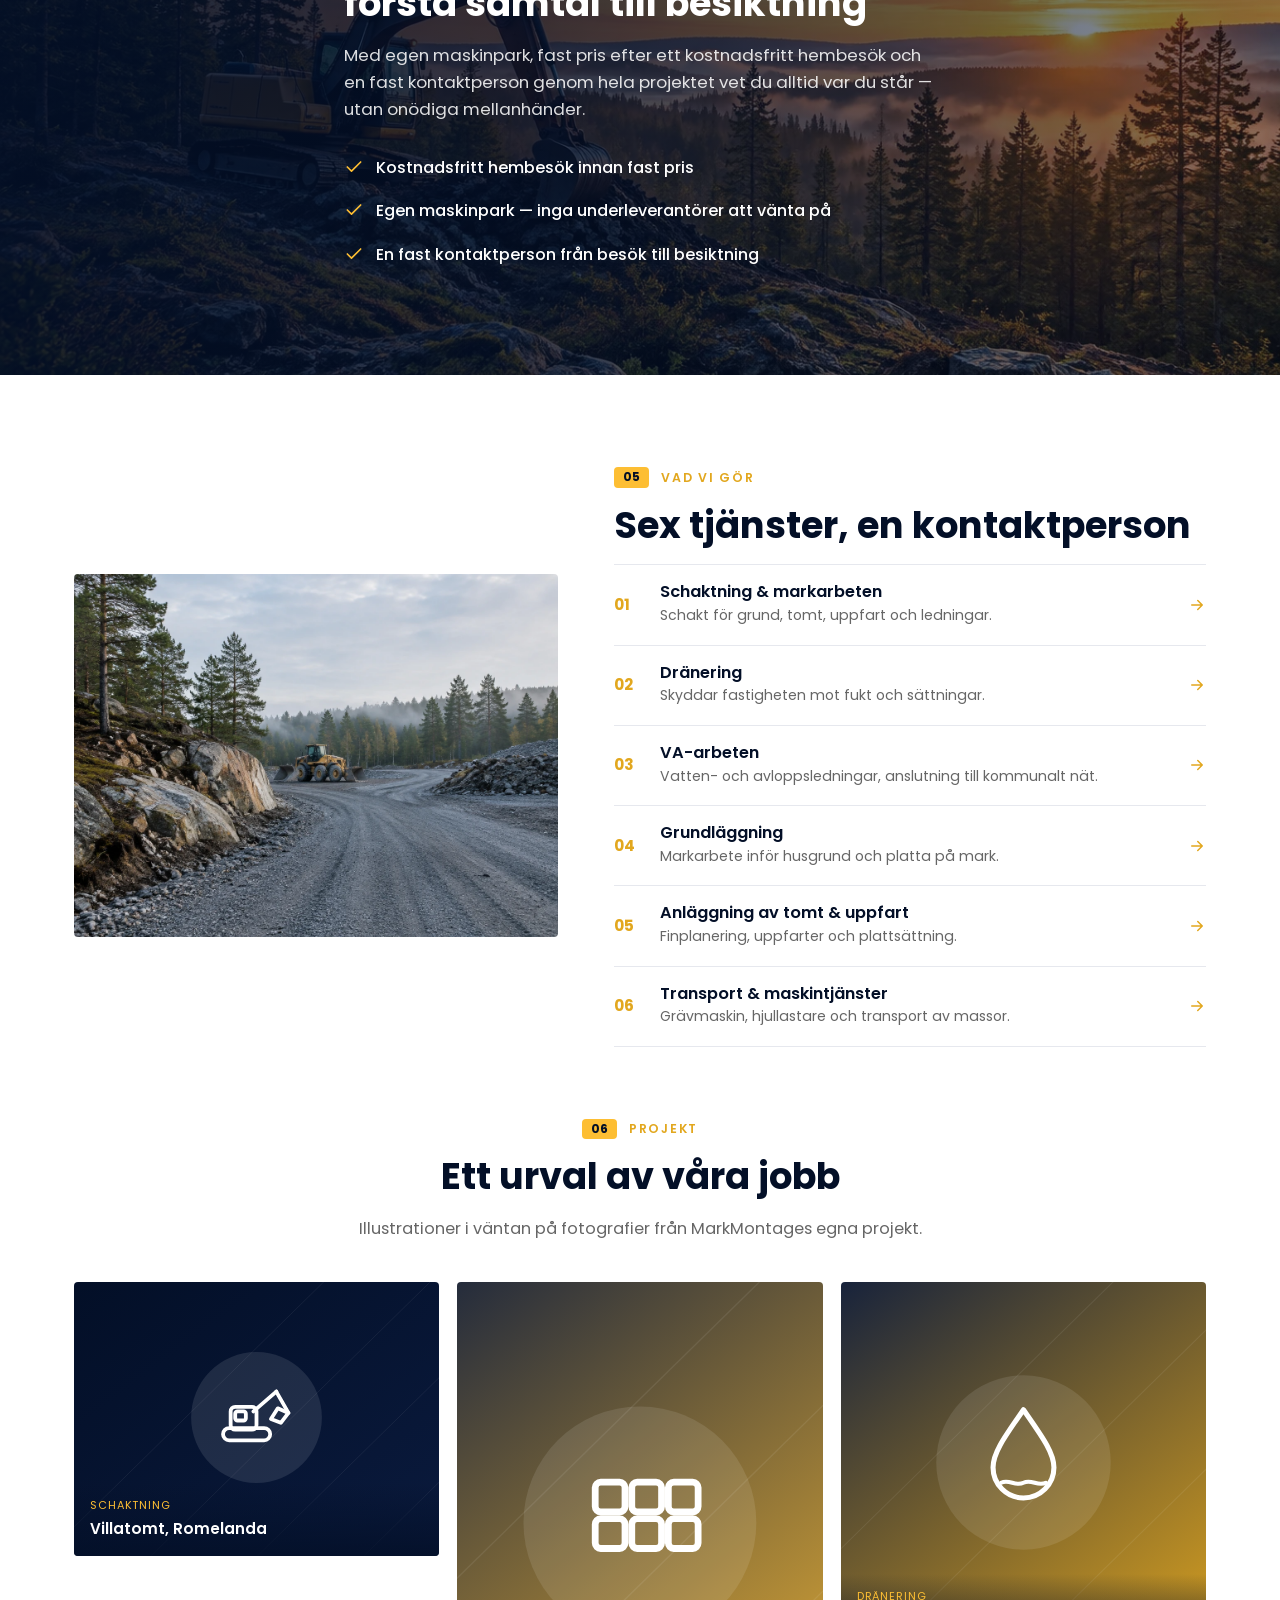
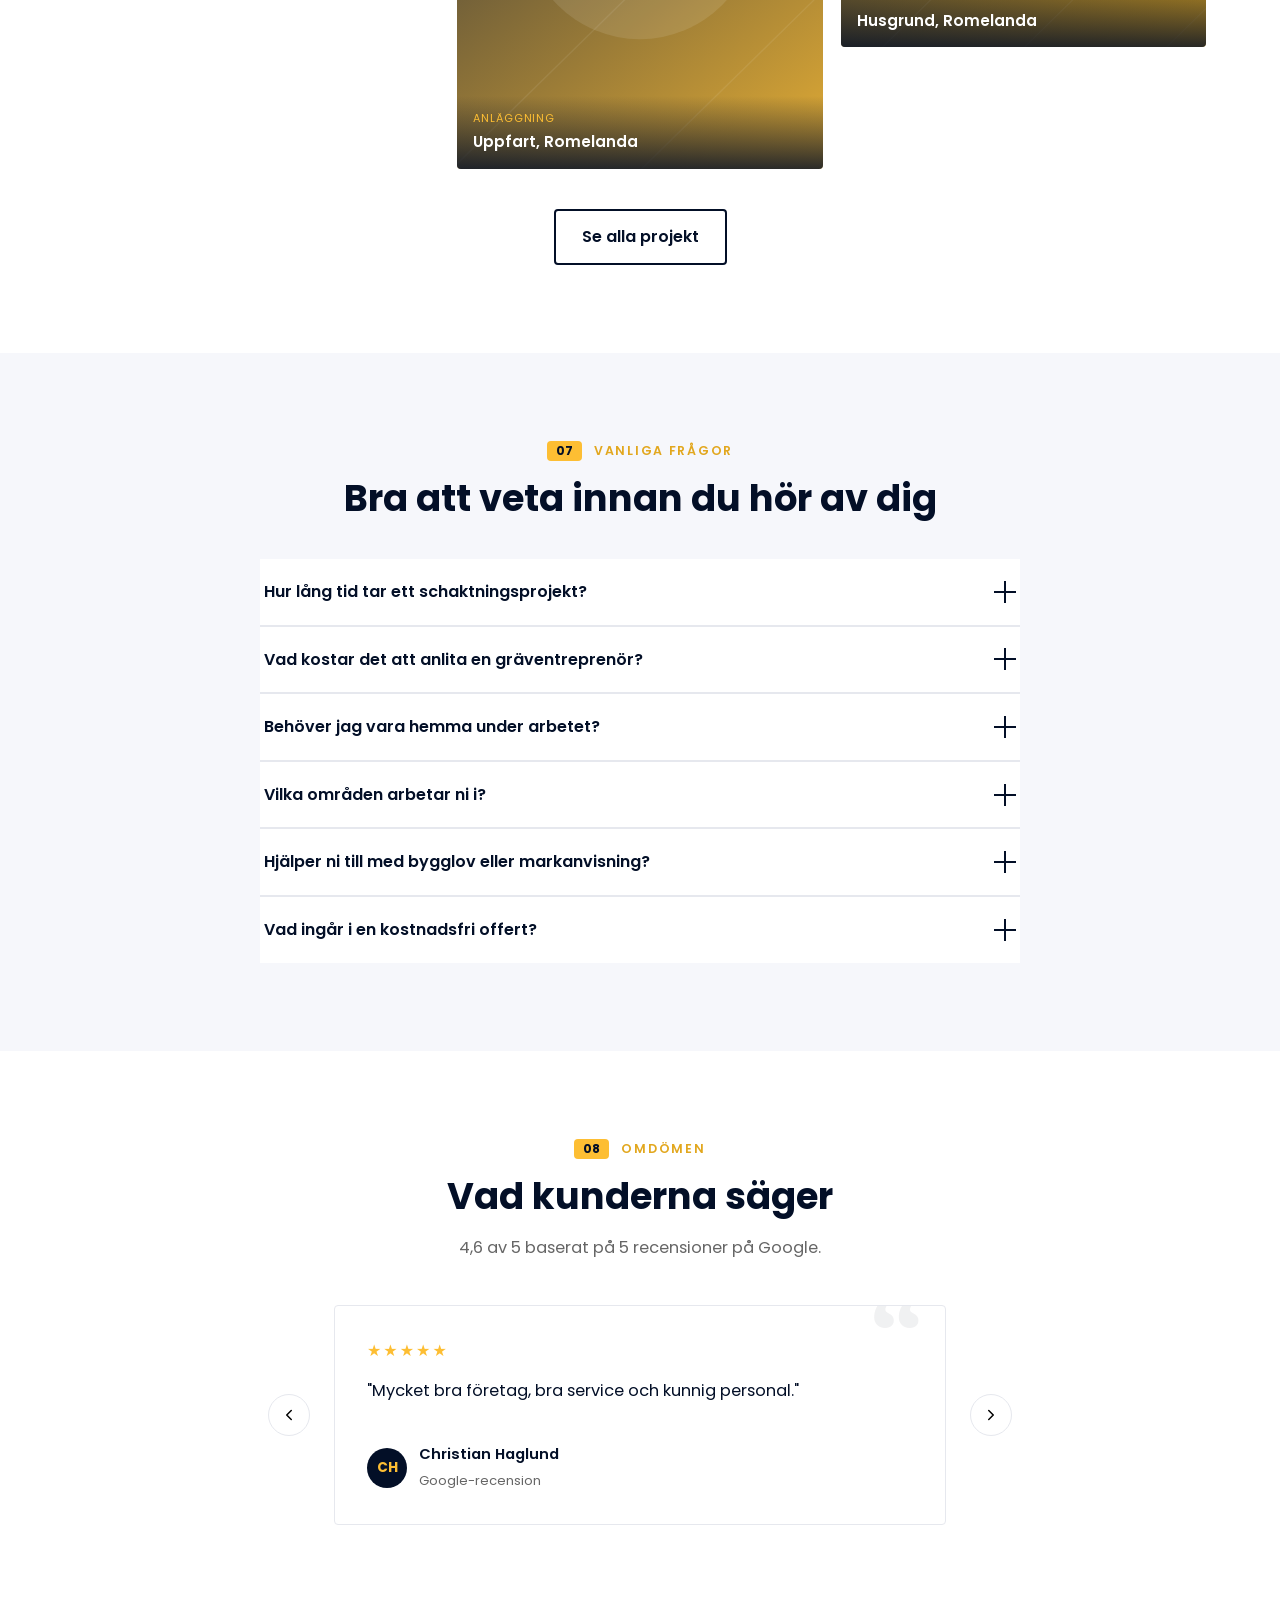
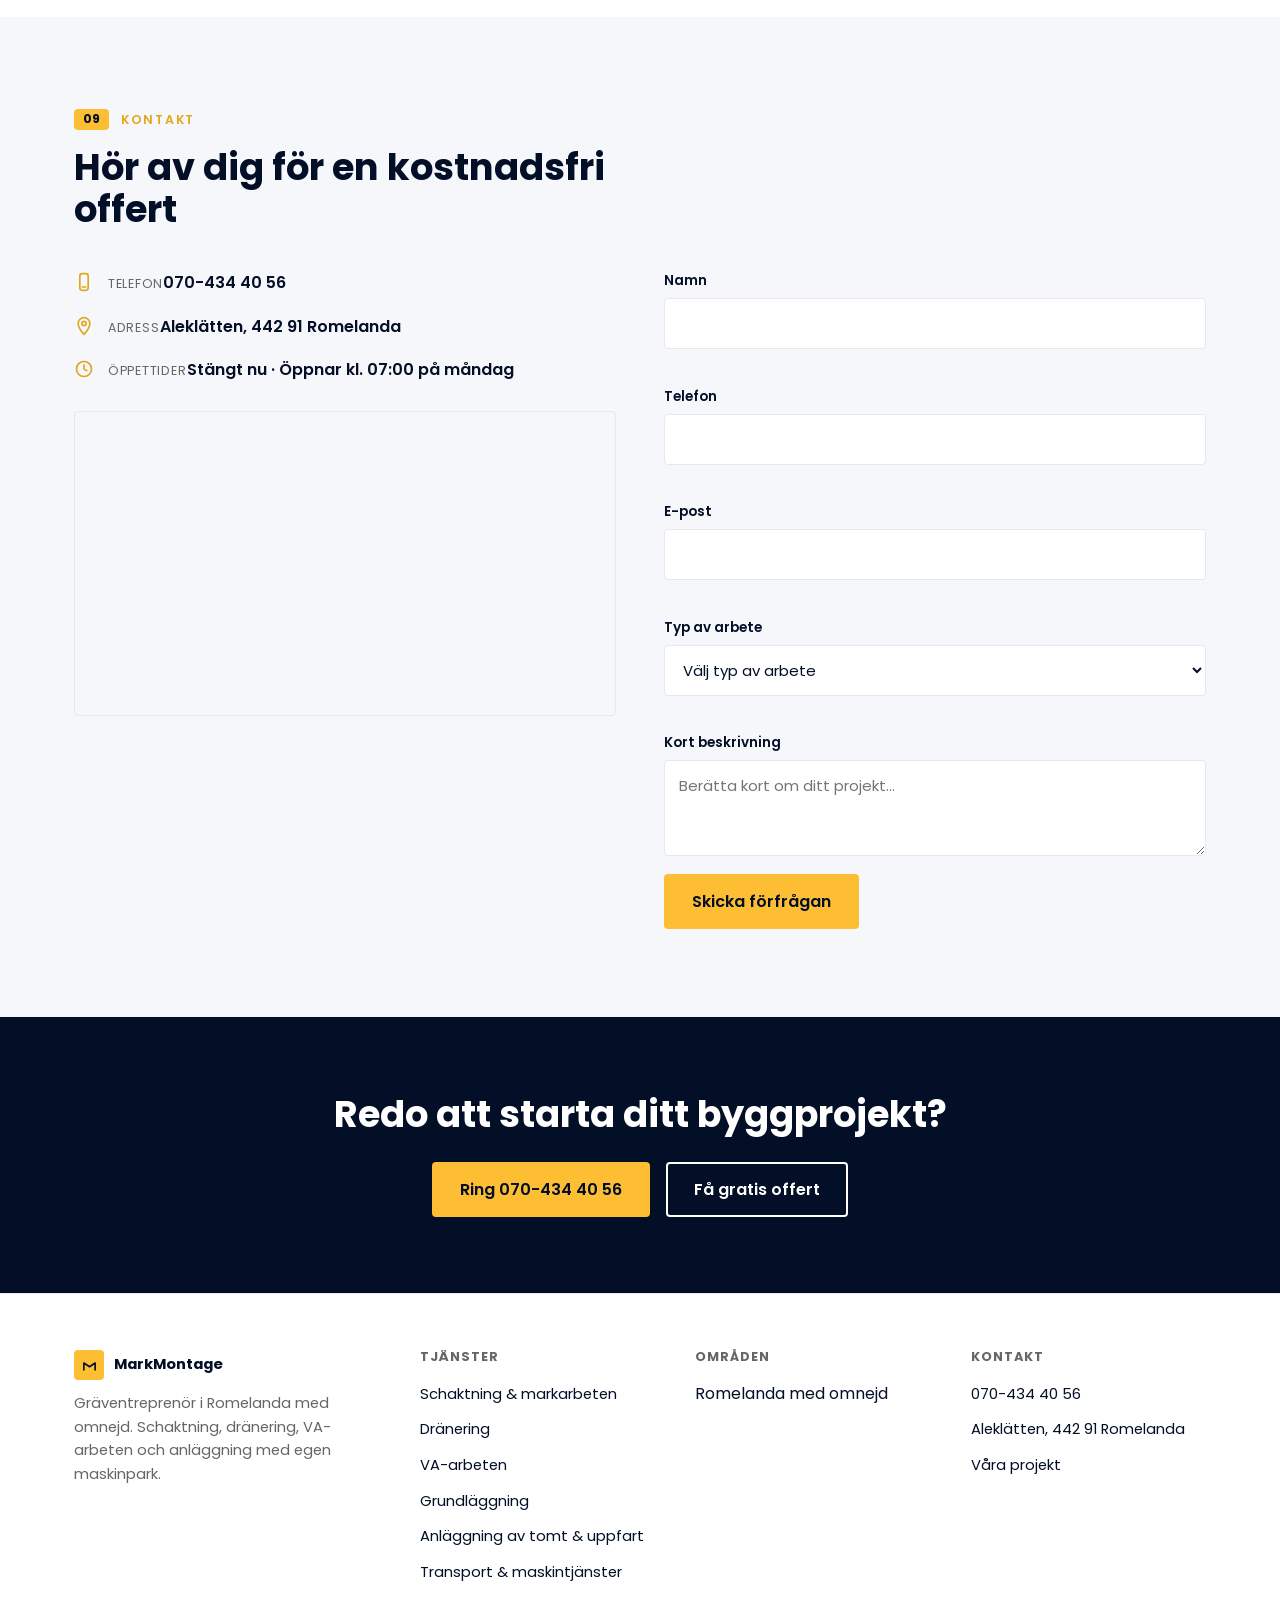
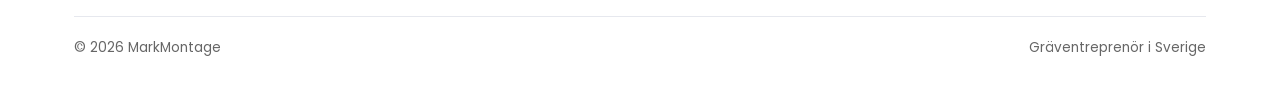
==== commit ef7071c6: "Add full-bleed approach band and upsize About photo panel Bring the page closer to the reference's v" ====
--- a/index.html
+++ b/index.html
@@ -163,6 +163,7 @@
       <div class="about-visual">
         <div class="about-media">
           <img src="assets/img/about-photo.webp" alt="Grävskopa i arbete i stenig mark" loading="lazy" />
+          <p class="about-media-caption">Lokal förankring.<br />Egna maskiner.</p>
         </div>
         <div class="about-callout">
           <span class="big">4,6 <span class="star">★</span></span>
@@ -232,6 +233,24 @@
     </div>
   </section>
 
+  <!-- ===================== APPROACH BAND ===================== -->
+  <section class="approach-band">
+    <div class="approach-media" aria-hidden="true">
+      <img src="assets/img/hero-photo.webp" alt="" loading="lazy" />
+    </div>
+    <div class="approach-veil"></div>
+    <div class="wrap">
+      <div class="section-tag on-dark"><span class="no">04</span><span class="label">Vårt arbetssätt</span></div>
+      <h2>Ett tydligt samarbete, från första samtal till besiktning</h2>
+      <p>Med egen maskinpark, fast pris efter ett kostnadsfritt hembesök och en fast kontaktperson genom hela projektet vet du alltid var du står — utan onödiga mellanhänder.</p>
+      <div class="approach-facts">
+        <span class="fact"><svg viewBox="0 0 24 24" fill="none" stroke="currentColor" stroke-width="2" stroke-linecap="round" stroke-linejoin="round"><path d="M20 6L9 17l-5-5"/></svg>Kostnadsfritt hembesök innan fast pris</span>
+        <span class="fact"><svg viewBox="0 0 24 24" fill="none" stroke="currentColor" stroke-width="2" stroke-linecap="round" stroke-linejoin="round"><path d="M20 6L9 17l-5-5"/></svg>Egen maskinpark — inga underleverantörer att vänta på</span>
+        <span class="fact"><svg viewBox="0 0 24 24" fill="none" stroke="currentColor" stroke-width="2" stroke-linecap="round" stroke-linejoin="round"><path d="M20 6L9 17l-5-5"/></svg>En fast kontaktperson från besök till besiktning</span>
+      </div>
+    </div>
+  </section>
+
   <!-- ===================== PROJECT GALLERY (homepage preview) ===================== -->
   <section class="section" id="projekt">
     <div class="wrap">
@@ -240,7 +259,7 @@
           <img src="assets/img/tjanster-photo.webp" alt="Grusad tillfart under anläggning i terräng" loading="lazy" />
         </div>
         <div>
-          <div class="section-tag"><span class="no">04</span><span class="label">Vad vi gör</span></div>
+          <div class="section-tag"><span class="no">05</span><span class="label">Vad vi gör</span></div>
           <h2>Sex tjänster, en kontaktperson</h2>
           <div class="feat-list">
             <a class="feat-row" href="tjanster/schaktning.html">
@@ -278,7 +297,7 @@
       </div>
 
       <div class="section-head center">
-        <div class="section-tag" style="justify-content:center;display:flex"><span class="no">05</span><span class="label">Projekt</span></div>
+        <div class="section-tag" style="justify-content:center;display:flex"><span class="no">06</span><span class="label">Projekt</span></div>
         <h2>Ett urval av våra jobb</h2>
         <p class="lead">Illustrationer i väntan på fotografier från MarkMontages egna projekt.</p>
       </div>
@@ -306,7 +325,7 @@
   <section class="section alt">
     <div class="wrap">
       <div class="section-head center">
-        <div class="section-tag" style="justify-content:center;display:flex"><span class="no">06</span><span class="label">Vanliga frågor</span></div>
+        <div class="section-tag" style="justify-content:center;display:flex"><span class="no">07</span><span class="label">Vanliga frågor</span></div>
         <h2>Bra att veta innan du hör av dig</h2>
       </div>
       <div class="faq-list">
@@ -342,7 +361,7 @@
   <section class="section" id="omdomen">
     <div class="wrap">
       <div class="section-head center">
-        <div class="section-tag" style="justify-content:center;display:flex"><span class="no">07</span><span class="label">Omdömen</span></div>
+        <div class="section-tag" style="justify-content:center;display:flex"><span class="no">08</span><span class="label">Omdömen</span></div>
         <h2>Vad kunderna säger</h2>
         <p class="lead">4,6 av 5 baserat på 5 recensioner på Google.</p>
       </div>
@@ -391,7 +410,7 @@
   <section class="section alt" id="kontakt">
     <div class="wrap">
       <div class="section-head">
-        <div class="section-tag"><span class="no">08</span><span class="label">Kontakt</span></div>
+        <div class="section-tag"><span class="no">09</span><span class="label">Kontakt</span></div>
         <h2>Hör av dig för en kostnadsfri offert</h2>
       </div>
       <div class="contact-layout">
--- a/assets/css/style.css
+++ b/assets/css/style.css
@@ -633,19 +633,46 @@
   display: grid;
   grid-template-columns: 0.9fr 1.1fr;
   gap: 56px;
-  align-items: center;
+  align-items: stretch;
 }
 
 .about-visual {
-  display: grid;
+  display: flex;
+  flex-direction: column;
   gap: 18px;
-  align-content: start;
 }
 
 .about-media {
+  position: relative;
   border-radius: var(--radius);
   overflow: hidden;
-  aspect-ratio: 4 / 3;
+  flex: 1;
+  min-height: 380px;
+}
+
+.about-media img {
+  width: 100%;
+  height: 100%;
+  object-fit: cover;
+}
+
+.about-media::after {
+  content: "";
+  position: absolute;
+  inset: 0;
+  background: linear-gradient(0deg, rgba(3, 15, 39, 0.8), rgba(3, 15, 39, 0) 55%);
+}
+
+.about-media-caption {
+  position: absolute;
+  left: 24px;
+  right: 24px;
+  bottom: 22px;
+  color: var(--white);
+  font-size: 1.35rem;
+  font-weight: 700;
+  line-height: 1.3;
+  z-index: 1;
 }
 
 .about-callout {
@@ -805,6 +832,76 @@
 
 .process-step:nth-child(odd) .step-card {
   grid-column: 1;
+}
+
+/* Approach band (full-bleed dark photo statement) */
+
+.approach-band {
+  position: relative;
+  color: var(--white);
+  padding: 100px 0;
+  overflow: hidden;
+}
+
+.approach-media {
+  position: absolute;
+  inset: 0;
+  z-index: -2;
+}
+
+.approach-media img {
+  width: 100%;
+  height: 100%;
+  object-fit: cover;
+}
+
+.approach-veil {
+  position: absolute;
+  inset: 0;
+  z-index: -1;
+  background: linear-gradient(100deg, rgba(3, 15, 39, 0.92) 0%, rgba(3, 15, 39, 0.78) 42%, rgba(3, 15, 39, 0.42) 100%);
+}
+
+.approach-band .wrap {
+  max-width: 640px;
+}
+
+.approach-band h2 {
+  color: var(--white);
+  margin-bottom: 18px;
+}
+
+.approach-band p {
+  color: rgba(255, 255, 255, 0.86);
+  font-size: 1.05rem;
+  margin-bottom: 32px;
+}
+
+.approach-facts {
+  display: grid;
+  gap: 18px;
+  margin-bottom: 8px;
+}
+
+.approach-facts .fact {
+  display: flex;
+  align-items: flex-start;
+  gap: 12px;
+  font-weight: 500;
+}
+
+.approach-facts svg {
+  width: 20px;
+  height: 20px;
+  flex: none;
+  color: var(--amber);
+  margin-top: 2px;
+}
+
+@media (max-width: 640px) {
+  .approach-band {
+    padding: 72px 0;
+  }
 }
 
 /* Featured services band */
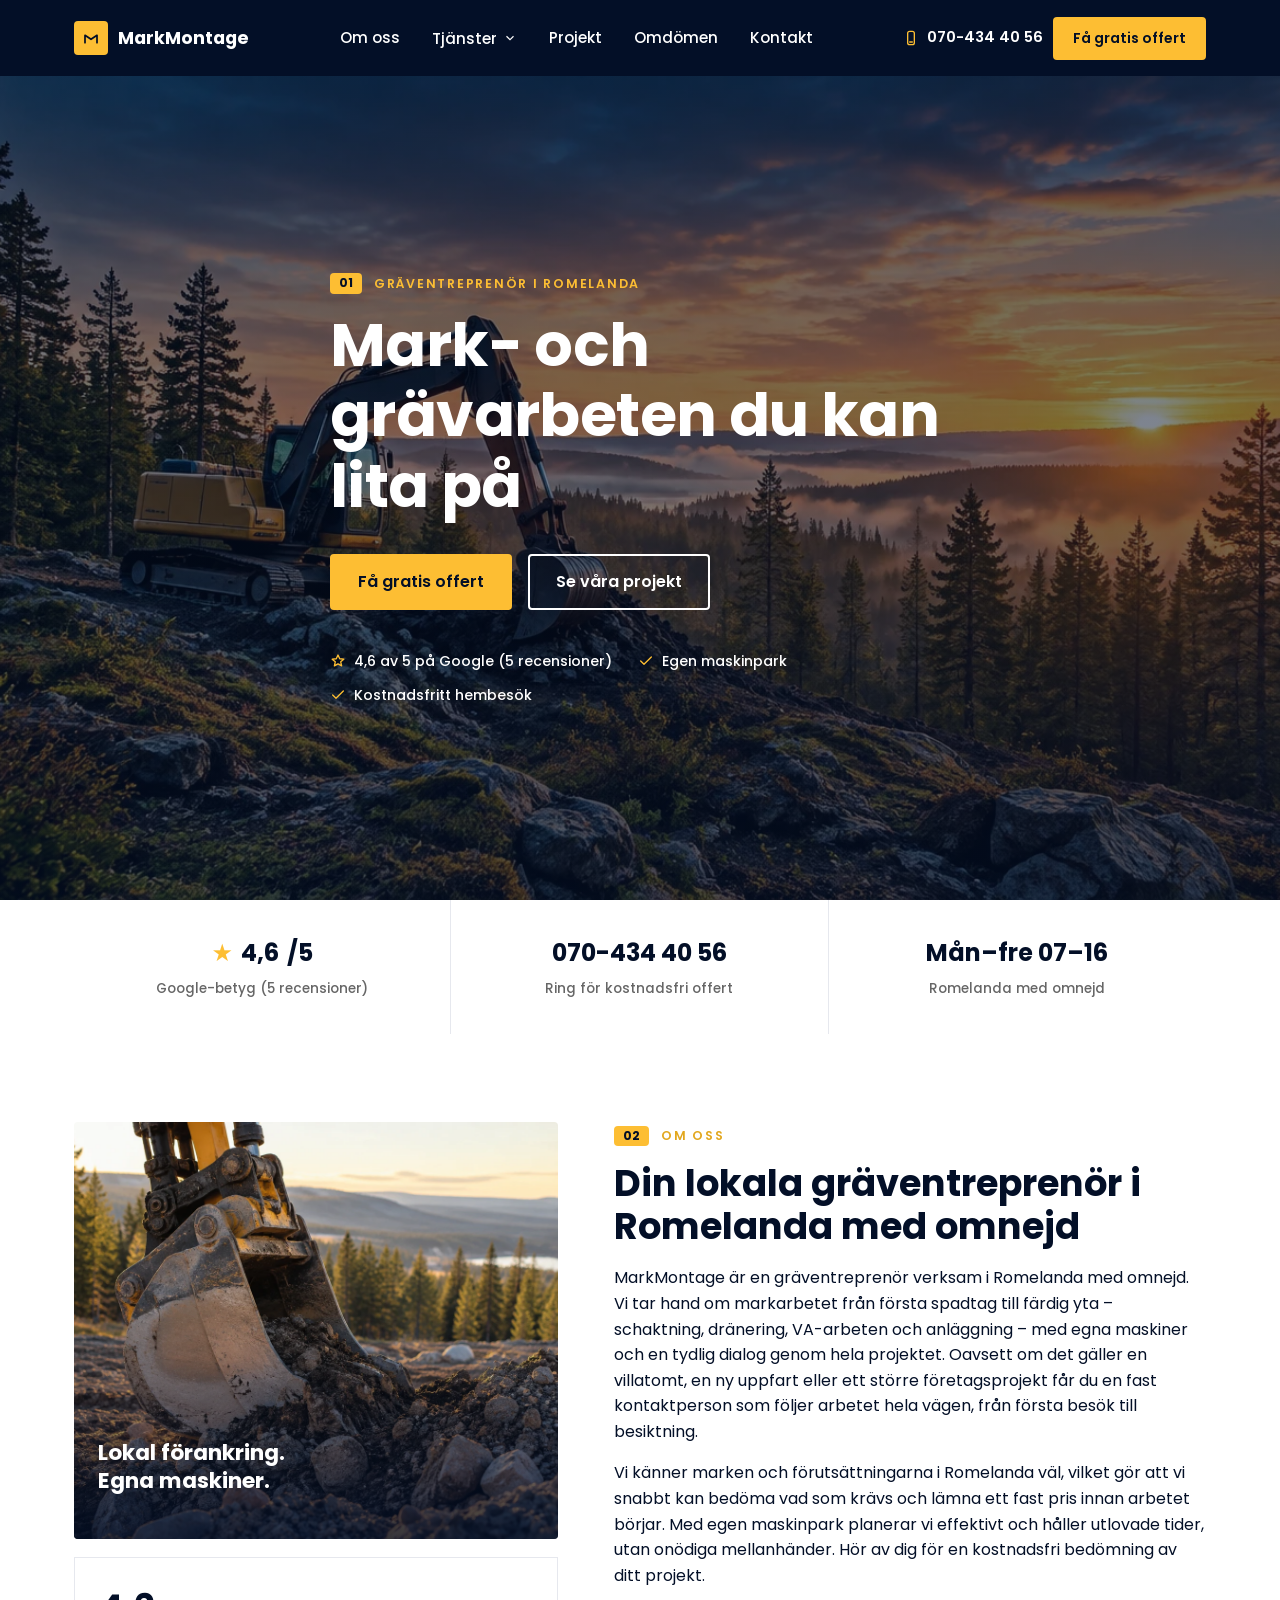
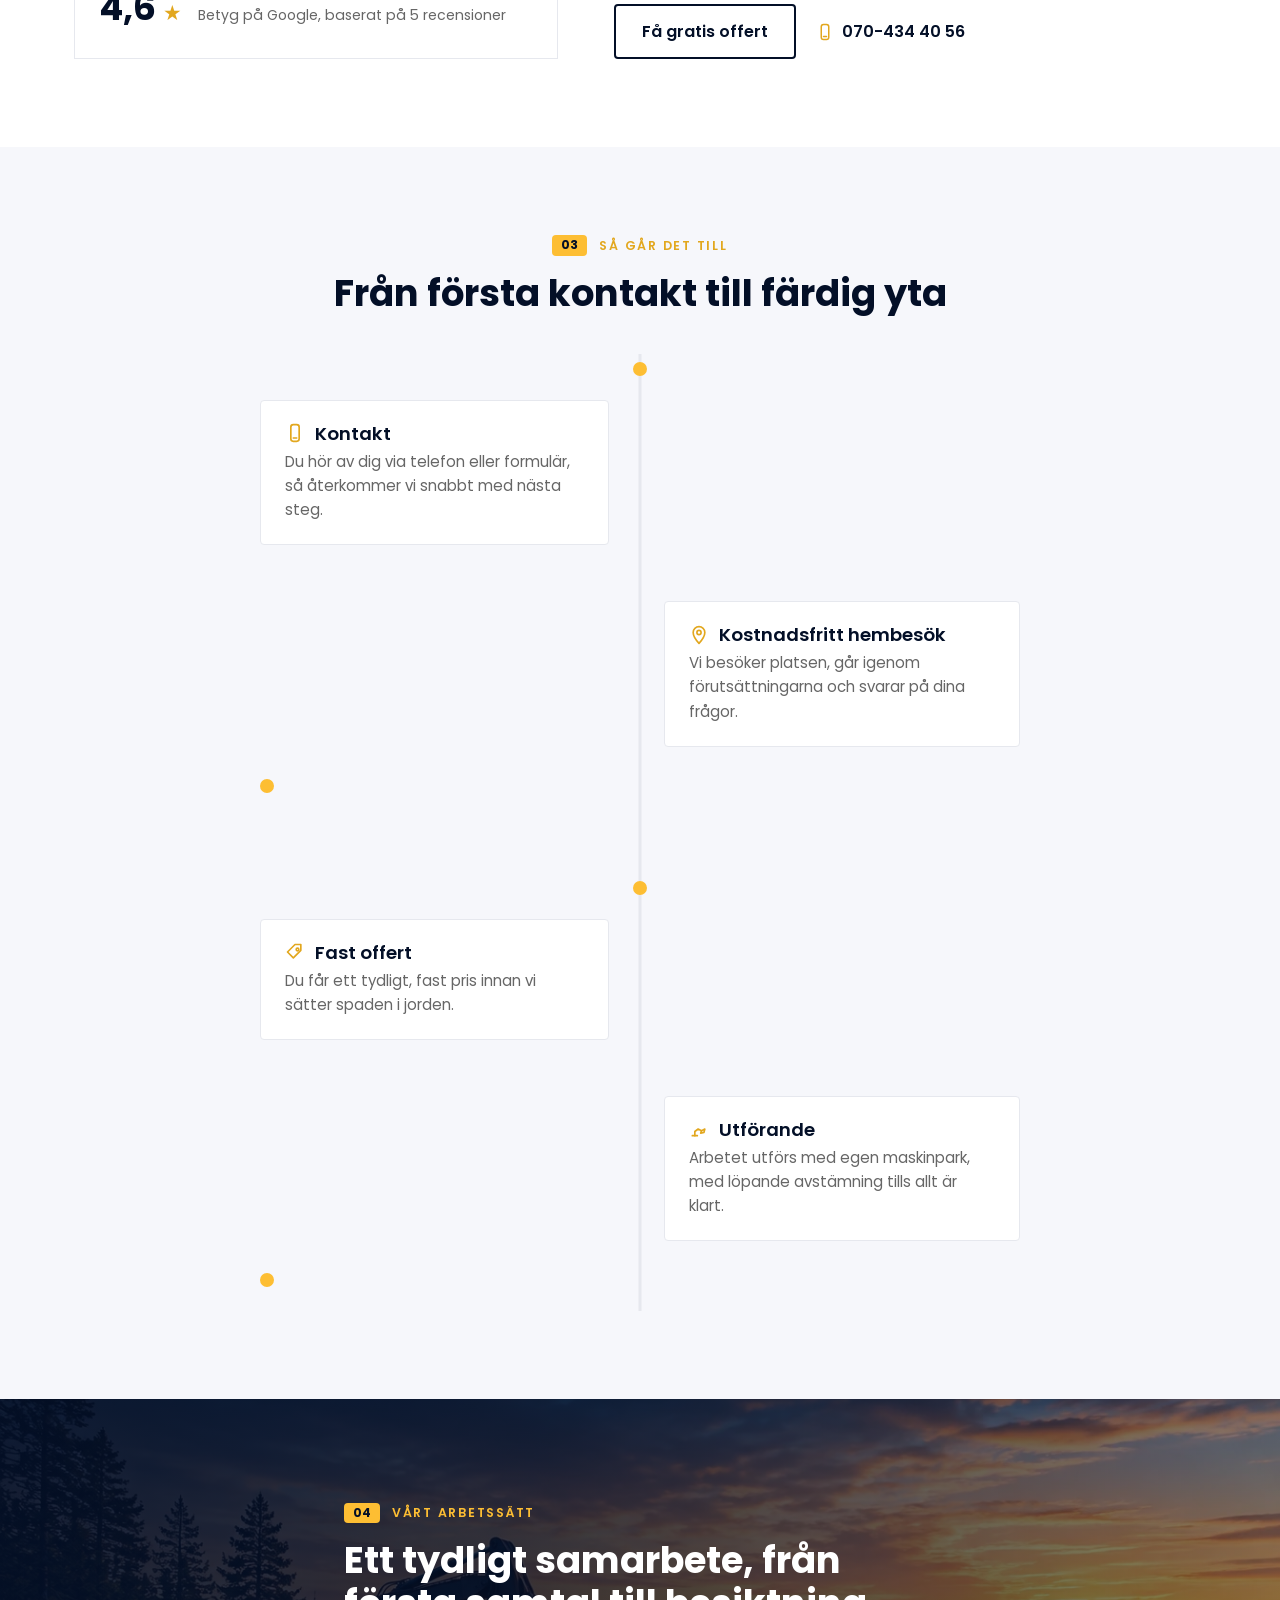
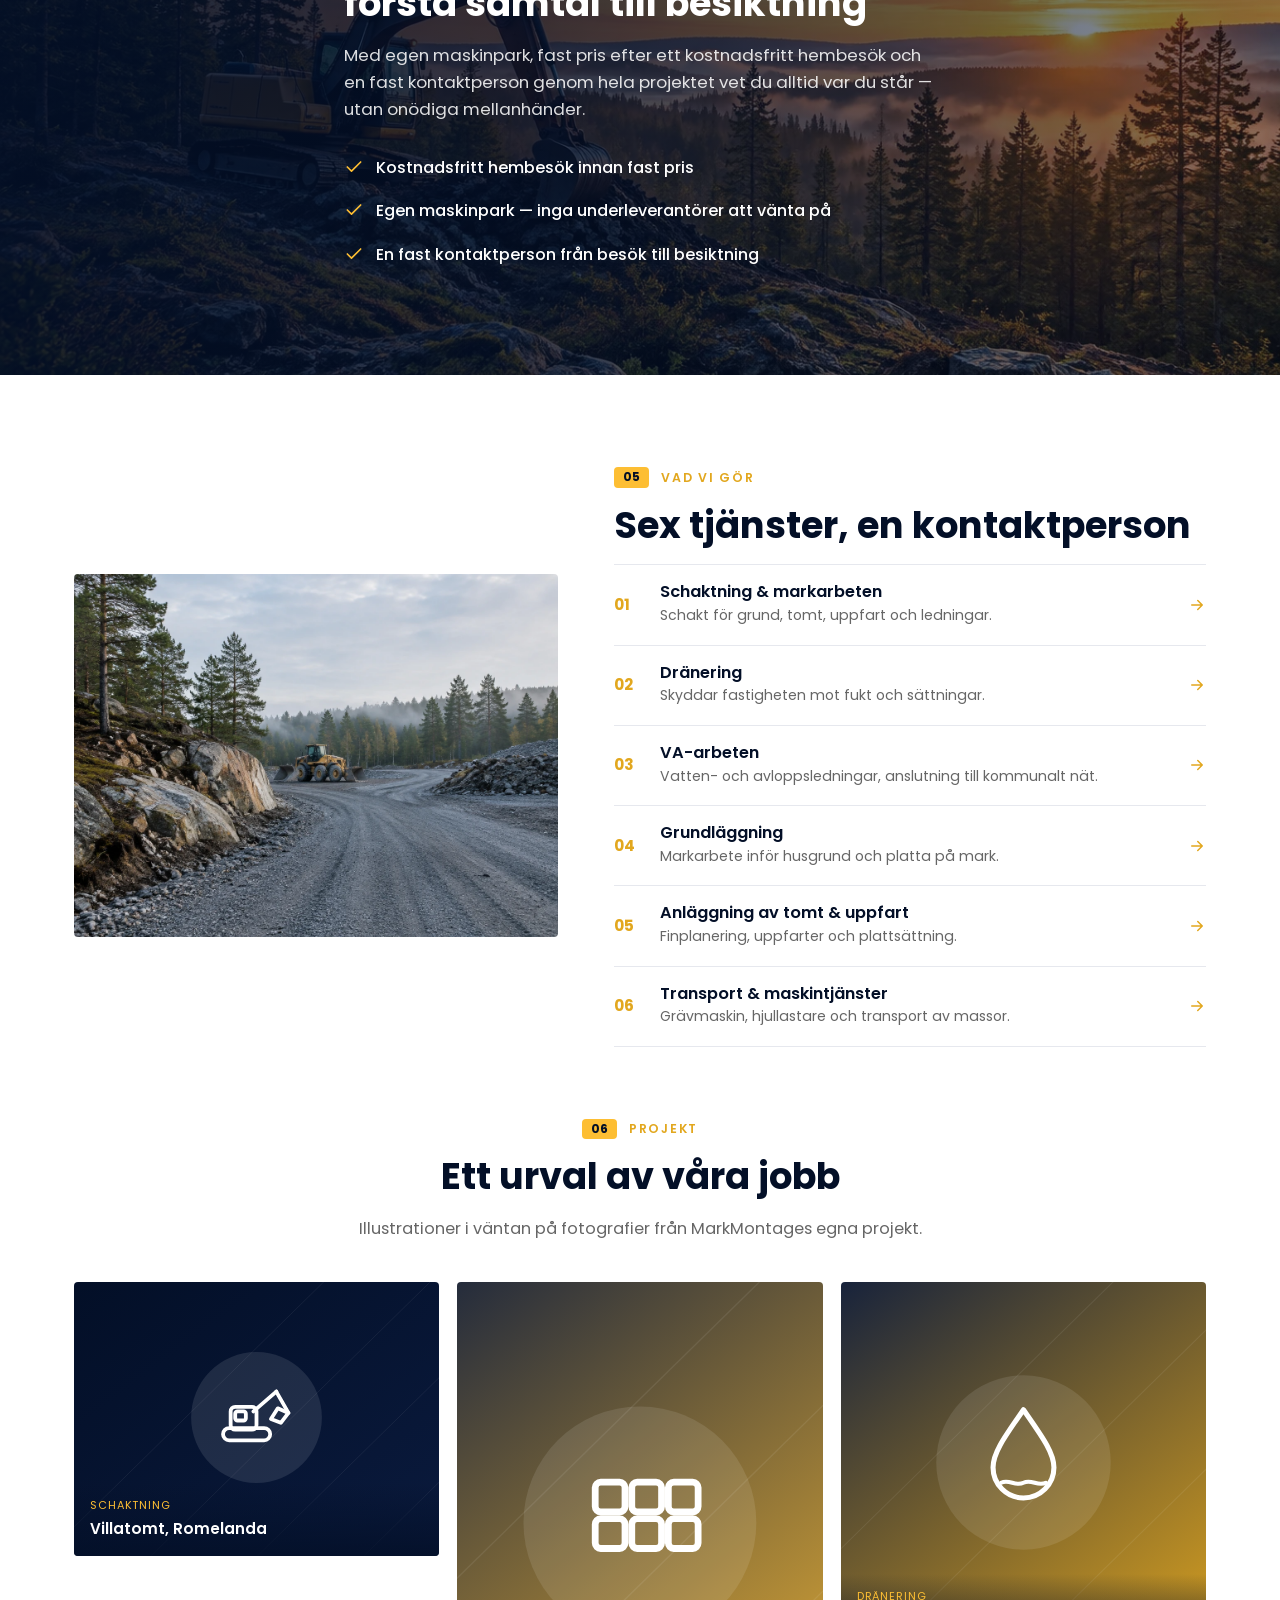
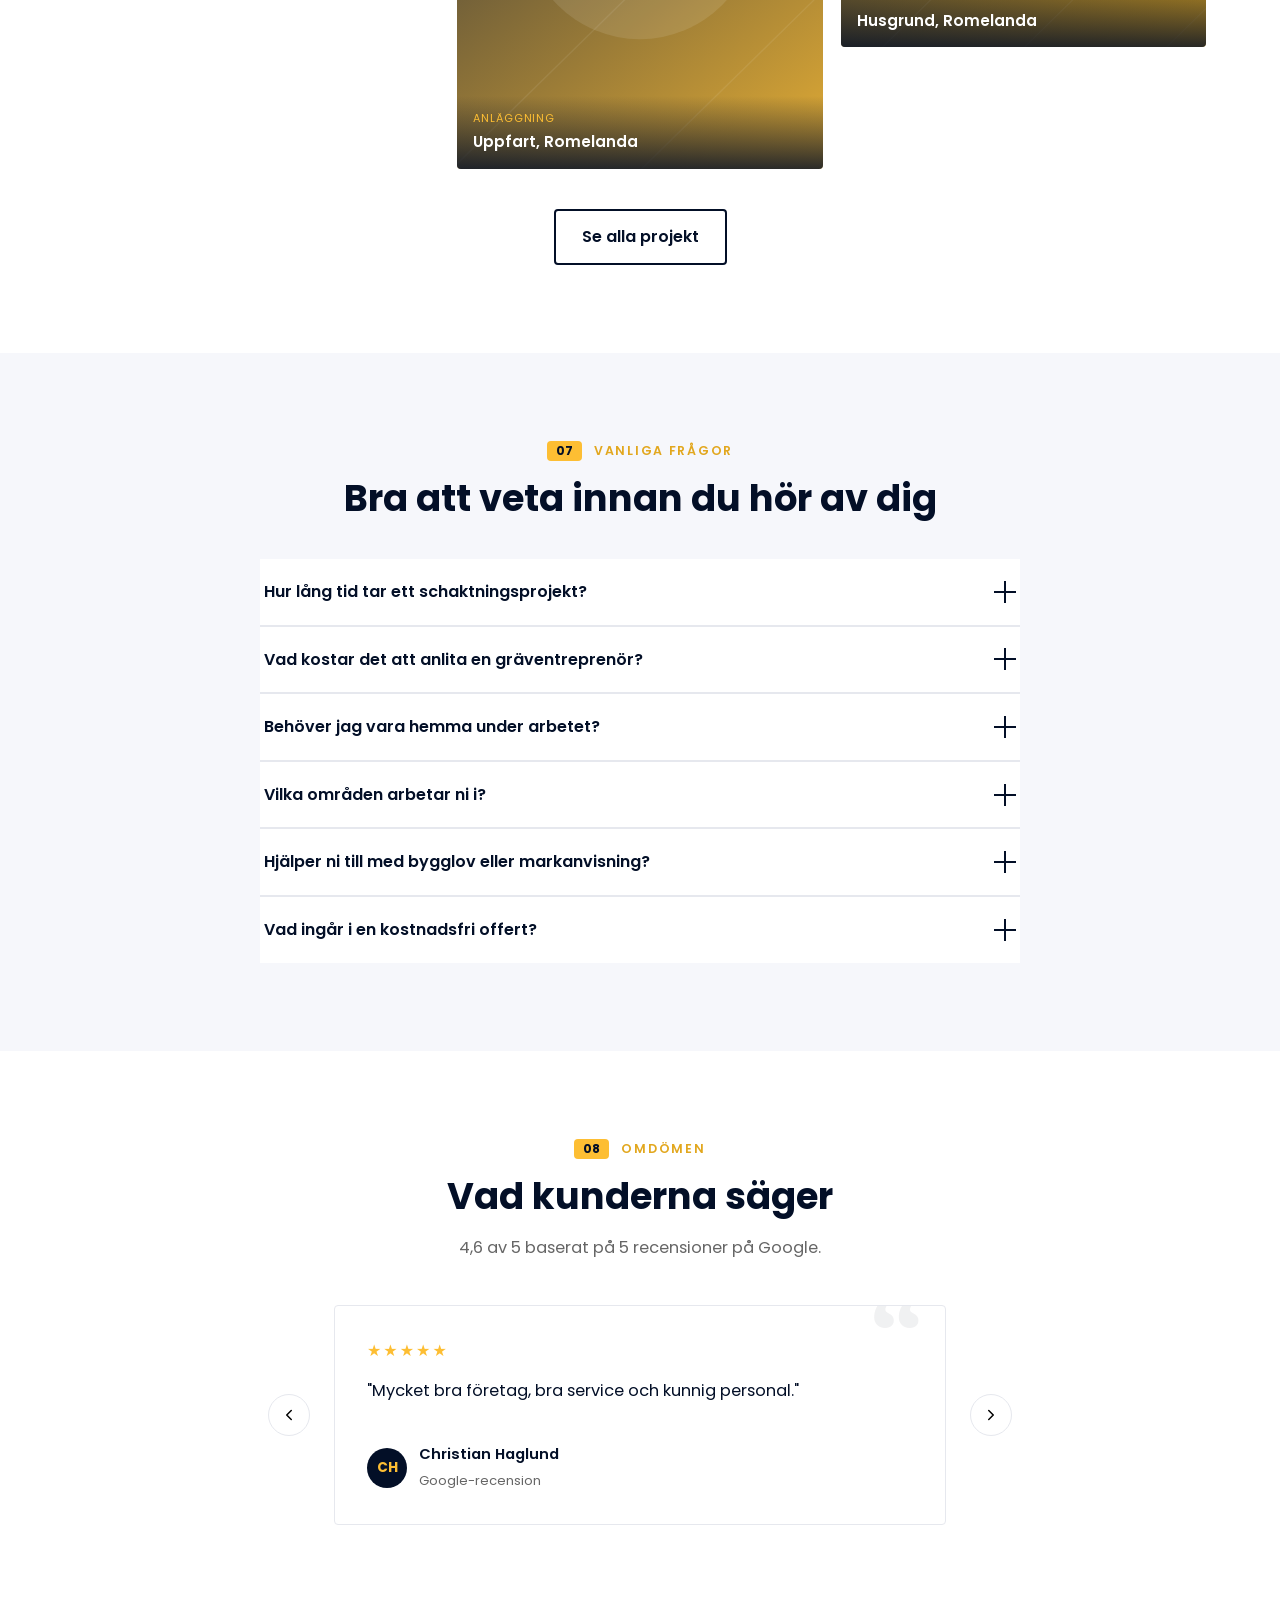
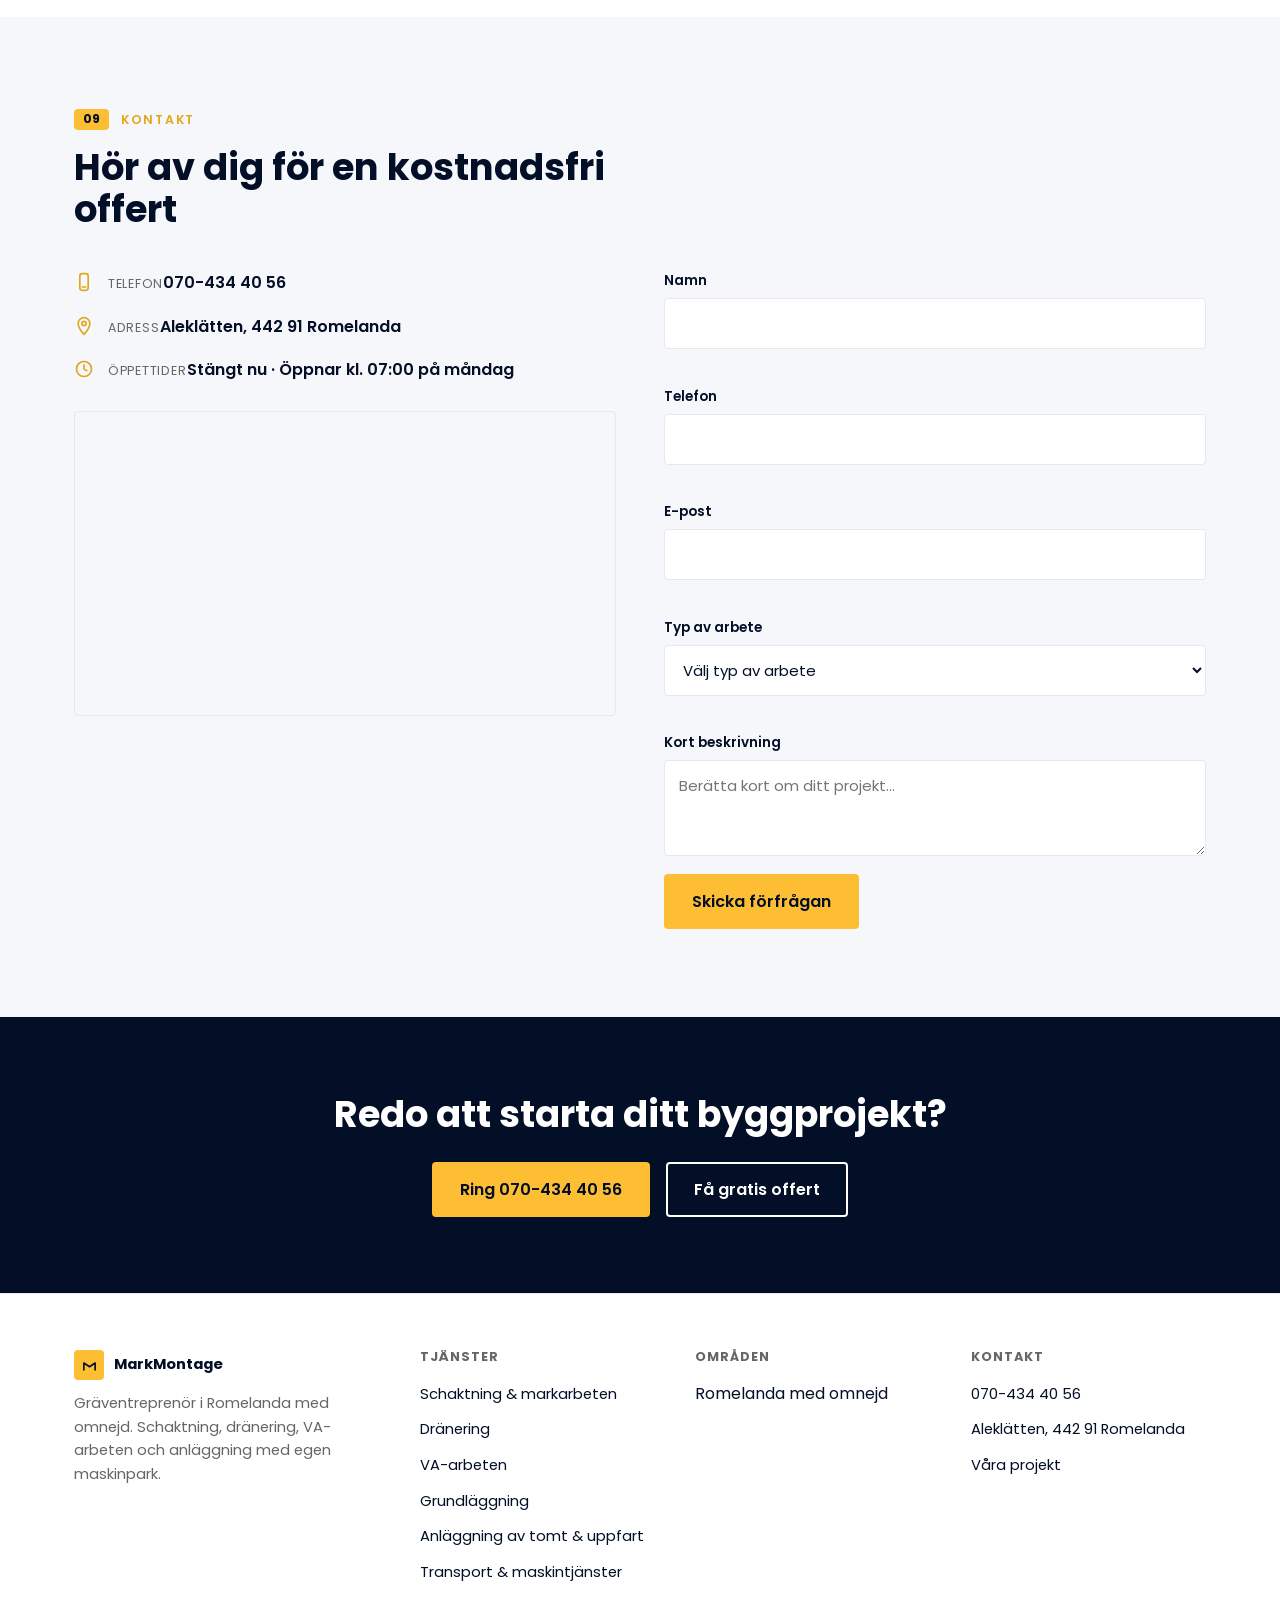
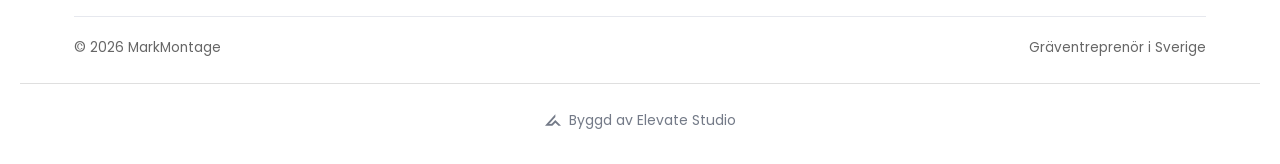
==== commit 80ca2465: "Lägg till Elevate Studio-credit med logga under footern Co-Authored-By: Claude Fable 5.1 <noreply@an" ====
--- a/index.html
+++ b/index.html
@@ -538,6 +538,9 @@
       <span>Gräventreprenör i Sverige</span>
     </div>
   </div>
+<!-- elevate-credit -->
+<style>.elevate-credit{max-width:1240px;margin:24px auto 0;padding:20px 16px 0;border-top:1px solid rgba(128,128,128,.25);display:flex;justify-content:center;box-sizing:border-box}.elevate-credit a{display:inline-flex;align-items:center;gap:8px;padding:8px 0;font:inherit;font-size:13px;line-height:1;color:inherit;opacity:.55;text-decoration:none;transition:opacity .2s}.elevate-credit a:hover,.elevate-credit a:focus-visible{opacity:1}.elevate-credit svg{width:16px;height:16px;flex:none;display:block}@media(min-width:1024px){.elevate-credit a{font-size:14px}}</style>
+<div class="elevate-credit"><a href="https://elevatestudio.nu" target="_blank" rel="noopener"><svg viewBox="0 0 1884.3 1353.9" aria-hidden="true"><path d="M0.0 1353.9 L1218.7 0.0 L1218.7 329.1 L479.7 1136.4 L786.7 1132.4 L1215.5 687.4 L1884.3 1349.9 L1590.1 1349.9 L1218.6 994.7 L865.4 1349.9Z" fill="currentColor"/></svg>Byggd av Elevate Studio</a></div>
 </footer>
 
 <!-- ===================== QUOTE MODAL (shared) ===================== -->
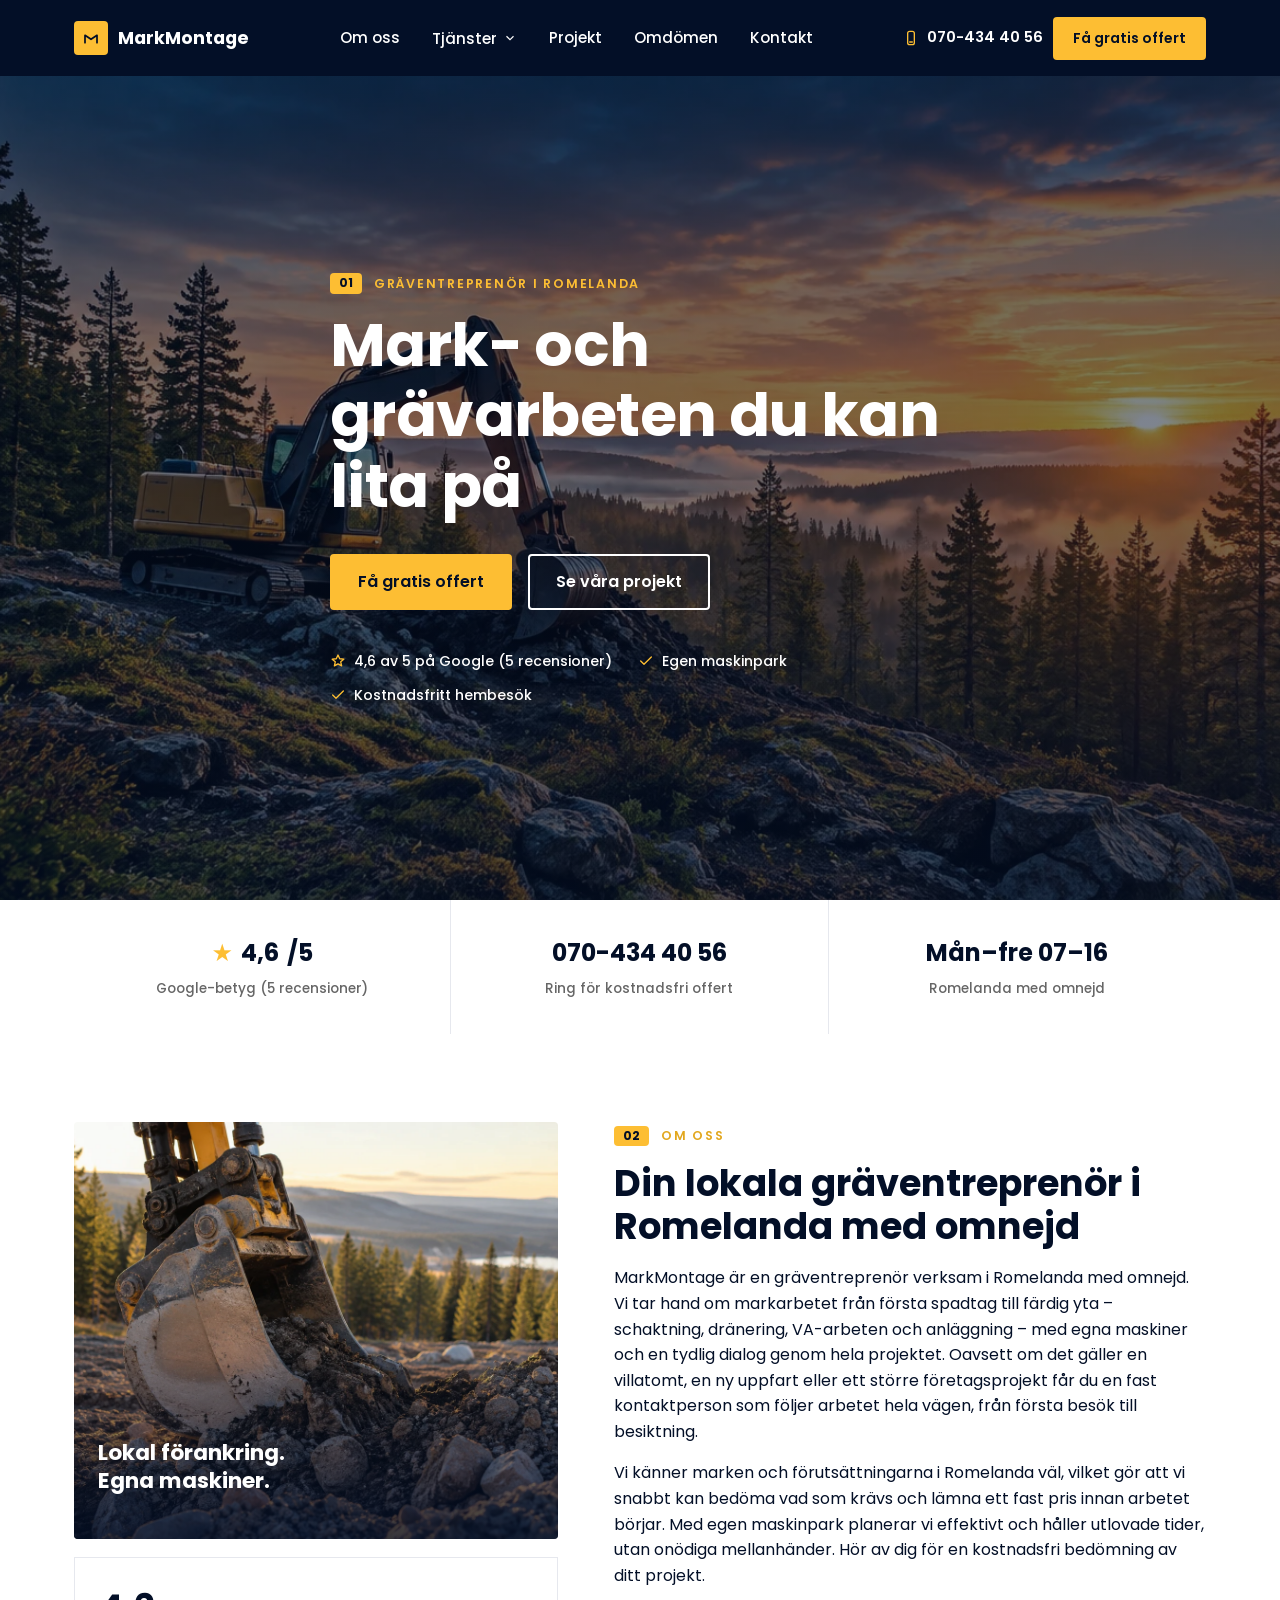
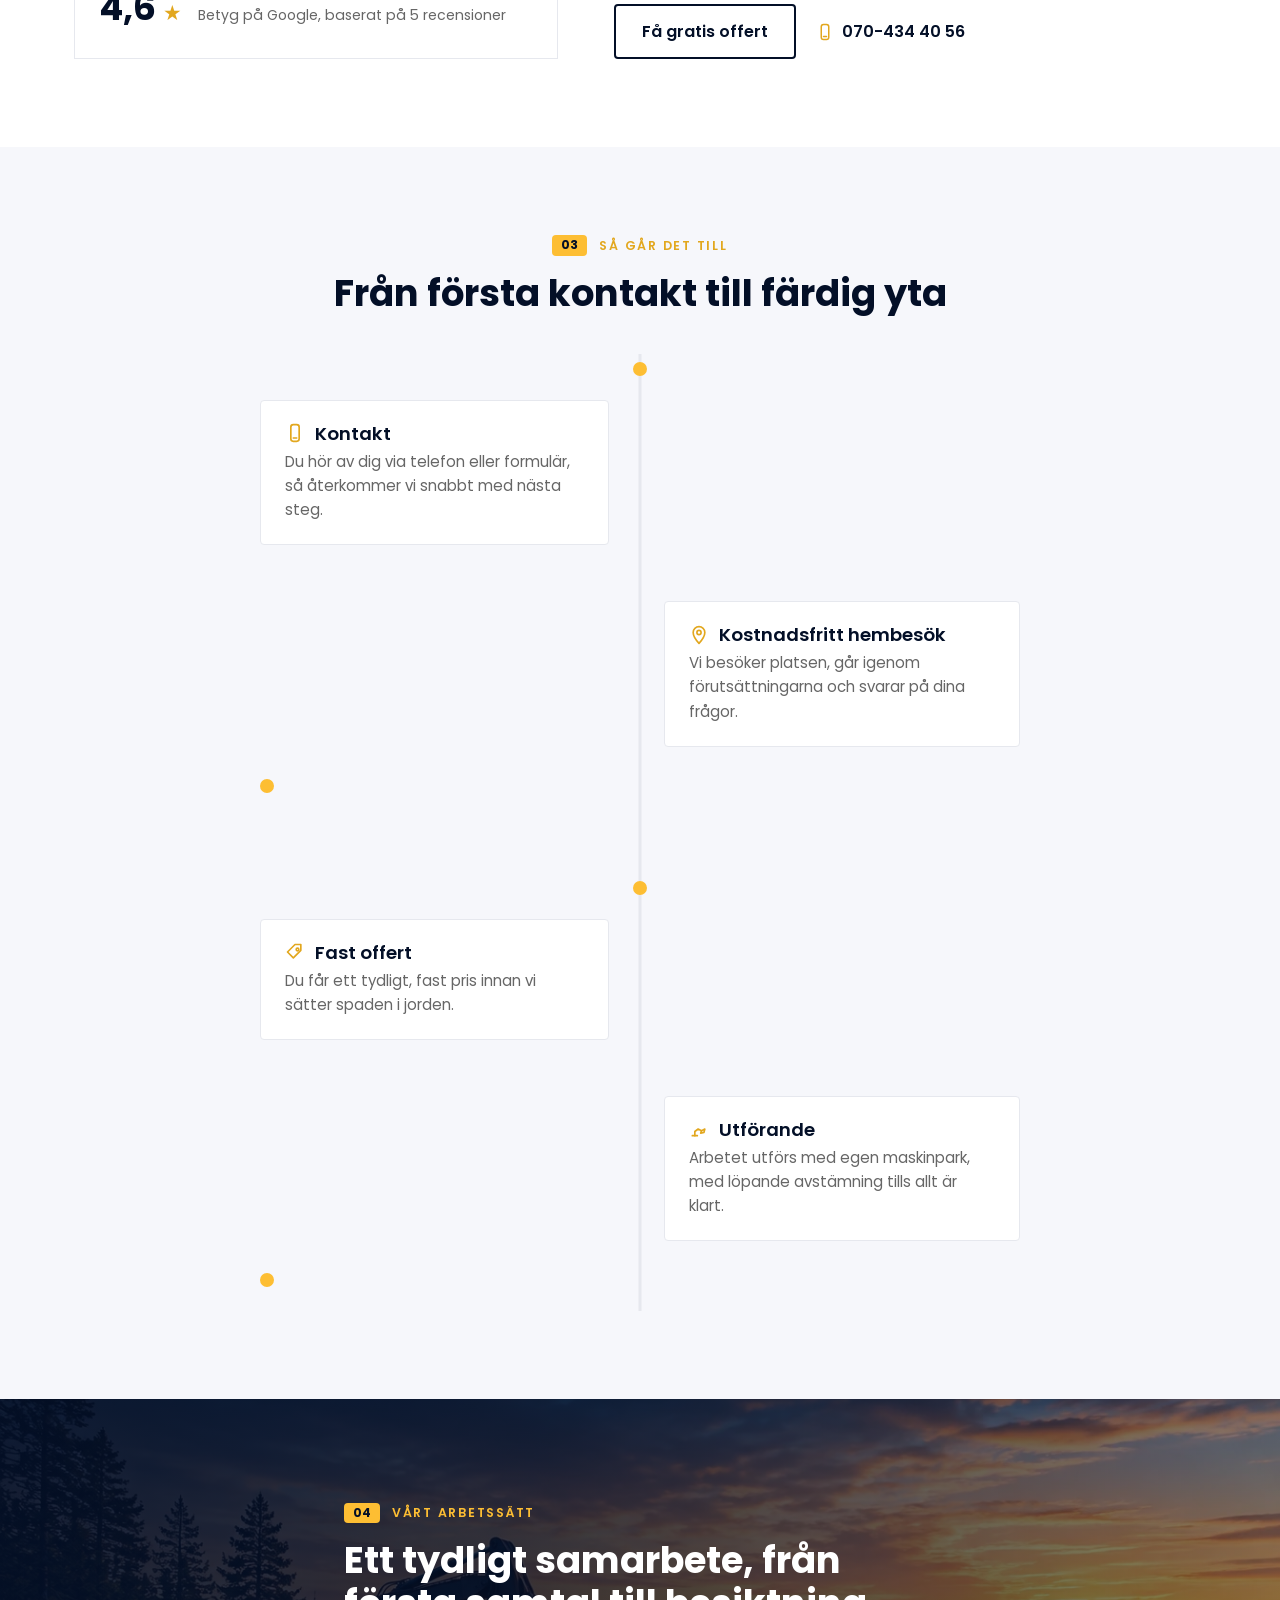
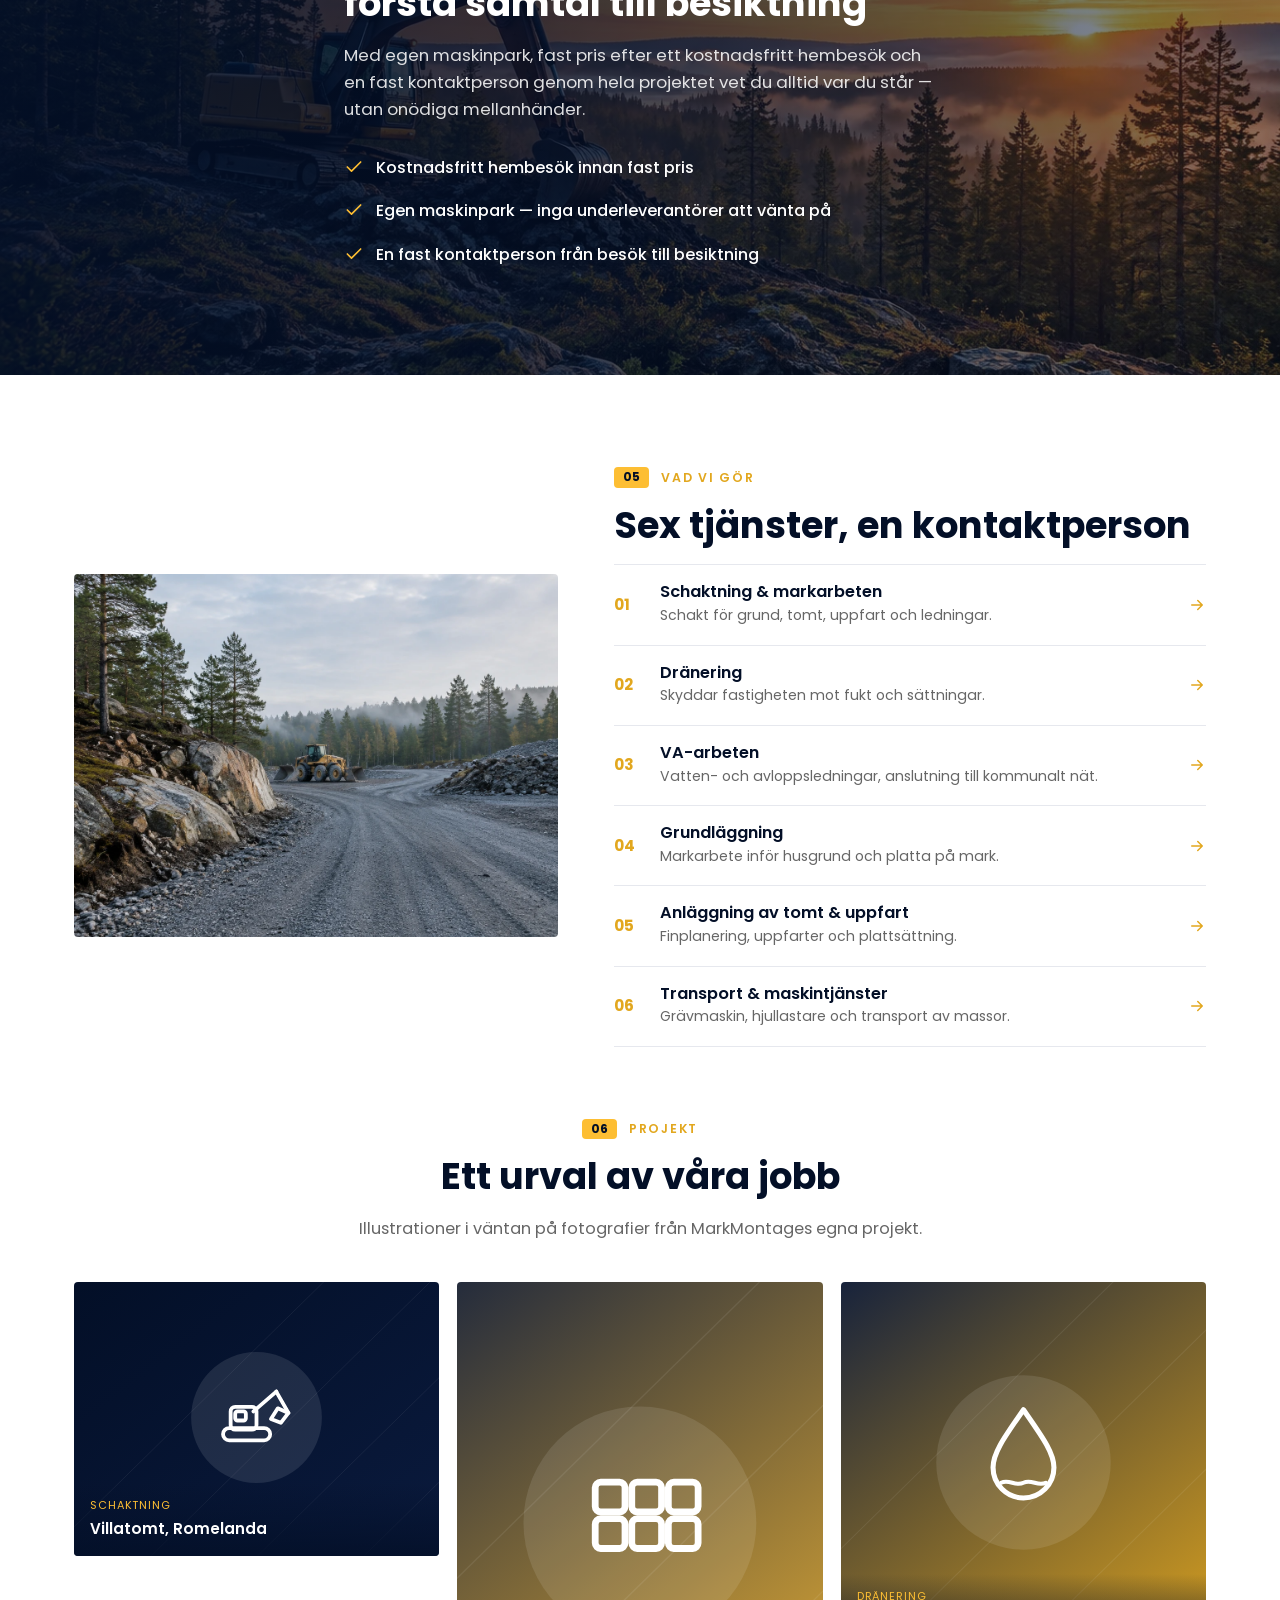
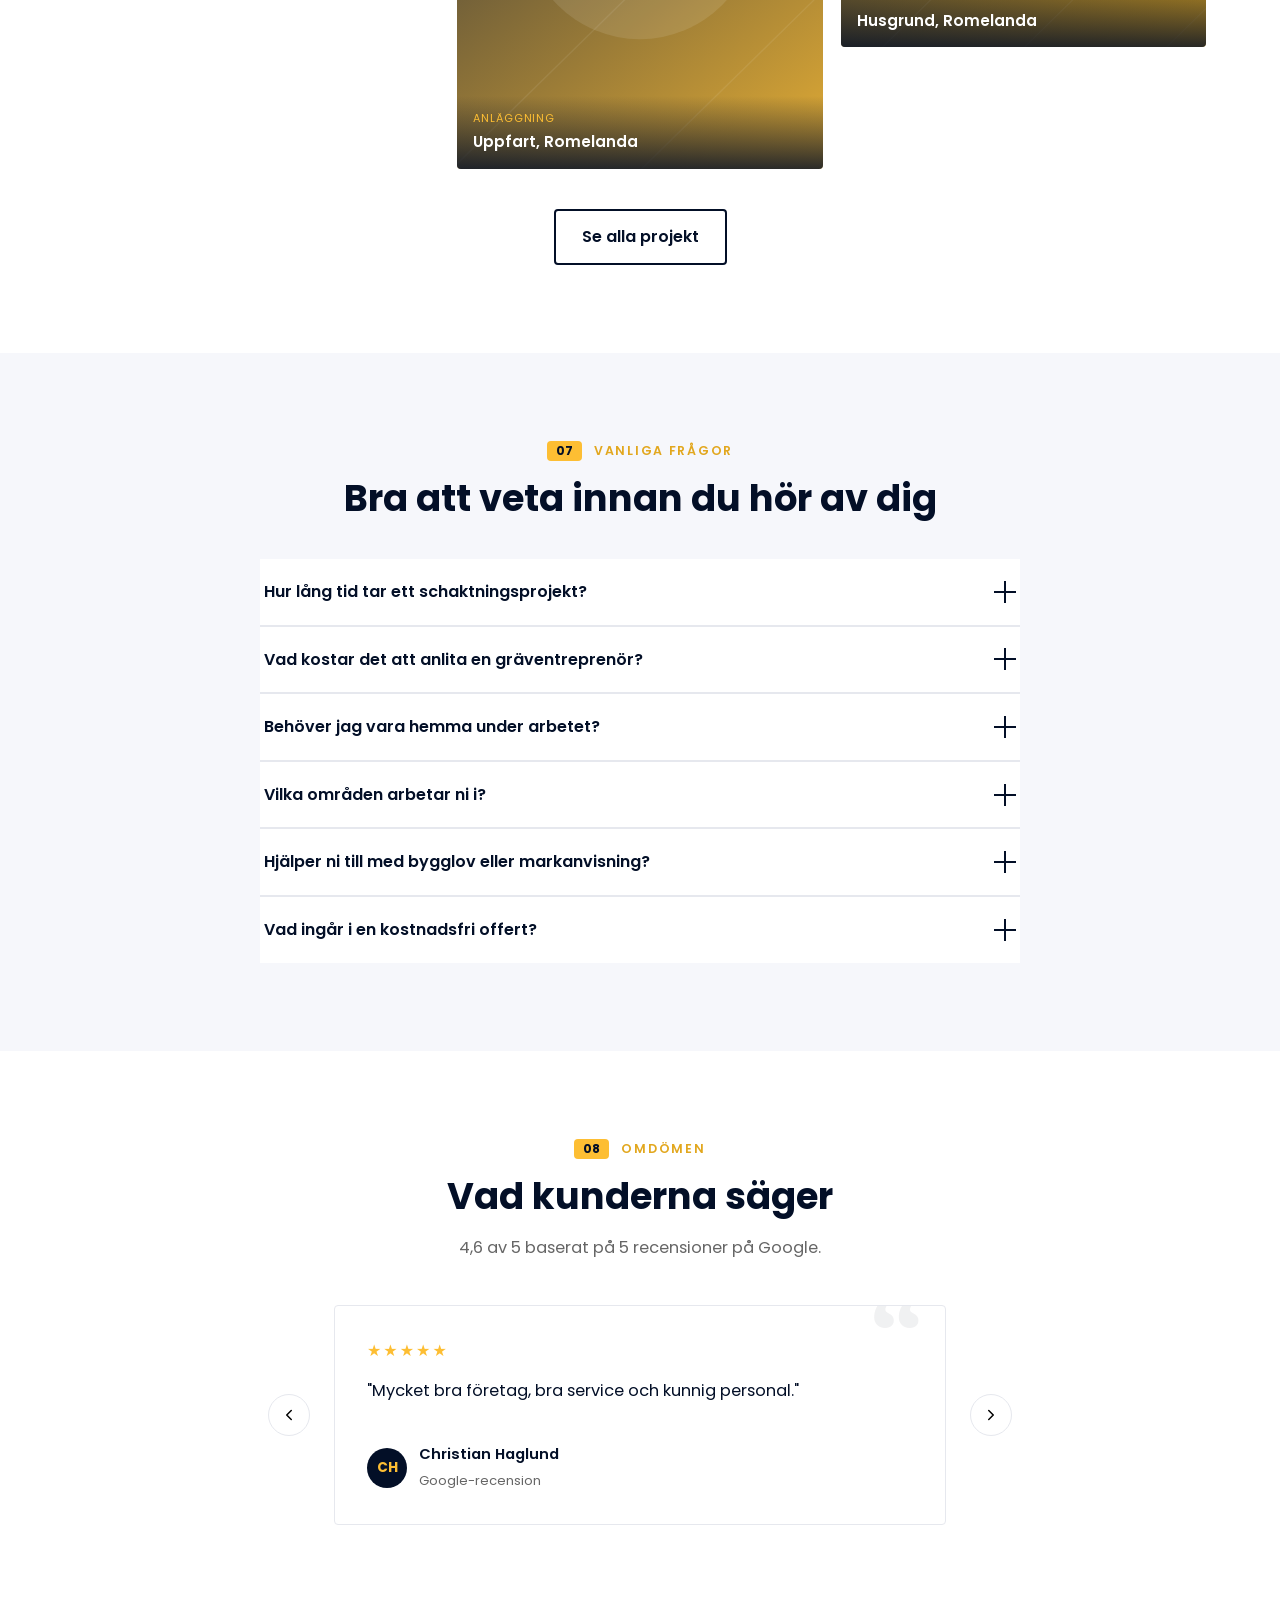
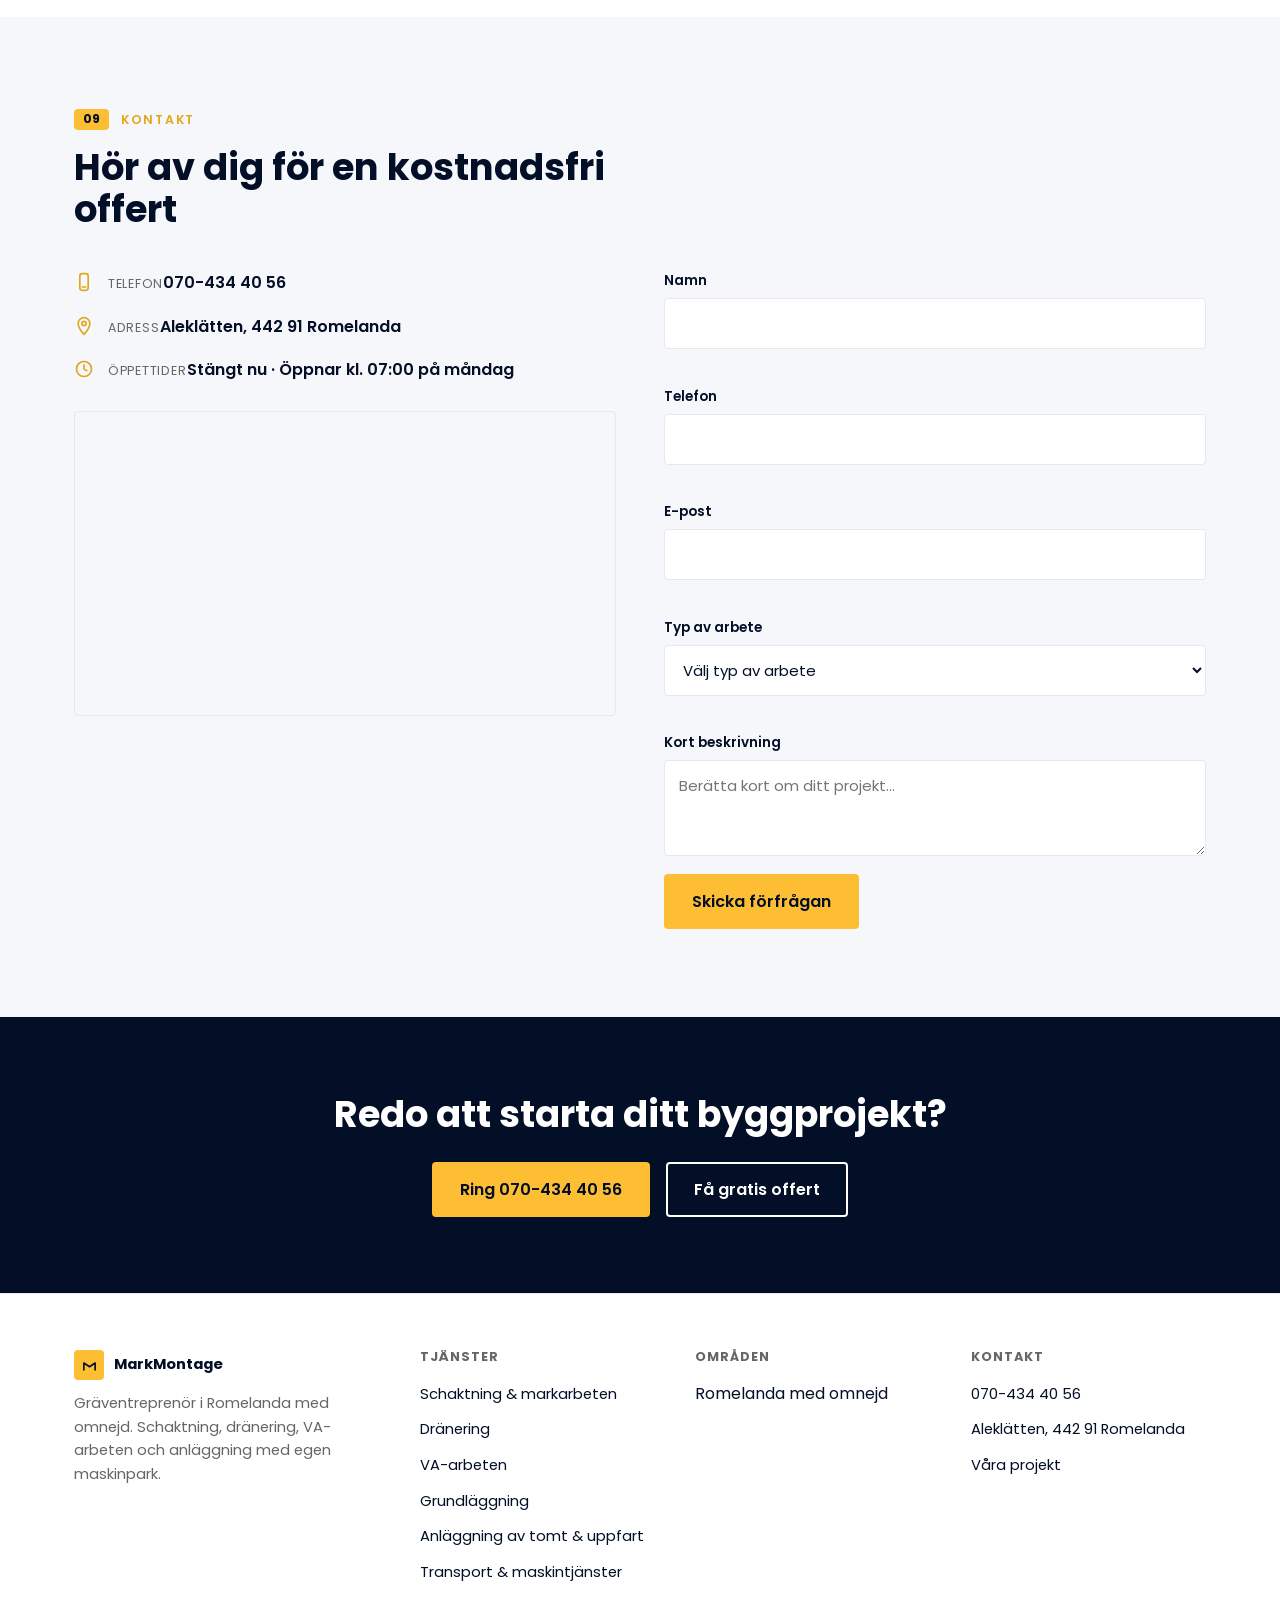
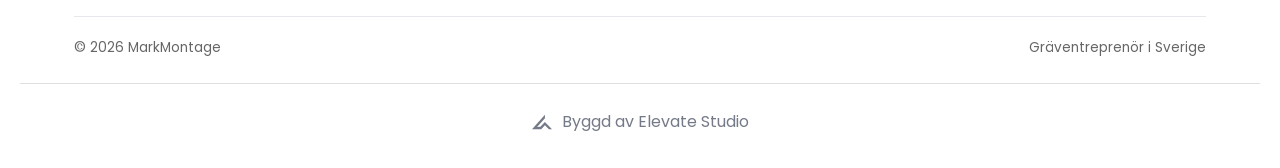
==== commit a0ca88af: "Gör Elevate Studio-crediten något större (20 px märke, 15–16 px text) Co-Authored-By: Claude Fable 5" ====
--- a/index.html
+++ b/index.html
@@ -539,7 +539,7 @@
     </div>
   </div>
 <!-- elevate-credit -->
-<style>.elevate-credit{max-width:1240px;margin:24px auto 0;padding:20px 16px 0;border-top:1px solid rgba(128,128,128,.25);display:flex;justify-content:center;box-sizing:border-box}.elevate-credit a{display:inline-flex;align-items:center;gap:8px;padding:8px 0;font:inherit;font-size:13px;line-height:1;color:inherit;opacity:.55;text-decoration:none;transition:opacity .2s}.elevate-credit a:hover,.elevate-credit a:focus-visible{opacity:1}.elevate-credit svg{width:16px;height:16px;flex:none;display:block}@media(min-width:1024px){.elevate-credit a{font-size:14px}}</style>
+<style>.elevate-credit{max-width:1240px;margin:24px auto 0;padding:20px 16px 0;border-top:1px solid rgba(128,128,128,.25);display:flex;justify-content:center;box-sizing:border-box}.elevate-credit a{display:inline-flex;align-items:center;gap:10px;padding:8px 0;font:inherit;font-size:15px;line-height:1;color:inherit;opacity:.55;text-decoration:none;transition:opacity .2s}.elevate-credit a:hover,.elevate-credit a:focus-visible{opacity:1}.elevate-credit svg{width:20px;height:20px;flex:none;display:block}@media(min-width:1024px){.elevate-credit a{font-size:16px}}</style>
 <div class="elevate-credit"><a href="https://elevatestudio.nu" target="_blank" rel="noopener"><svg viewBox="0 0 1884.3 1353.9" aria-hidden="true"><path d="M0.0 1353.9 L1218.7 0.0 L1218.7 329.1 L479.7 1136.4 L786.7 1132.4 L1215.5 687.4 L1884.3 1349.9 L1590.1 1349.9 L1218.6 994.7 L865.4 1349.9Z" fill="currentColor"/></svg>Byggd av Elevate Studio</a></div>
 </footer>
 
